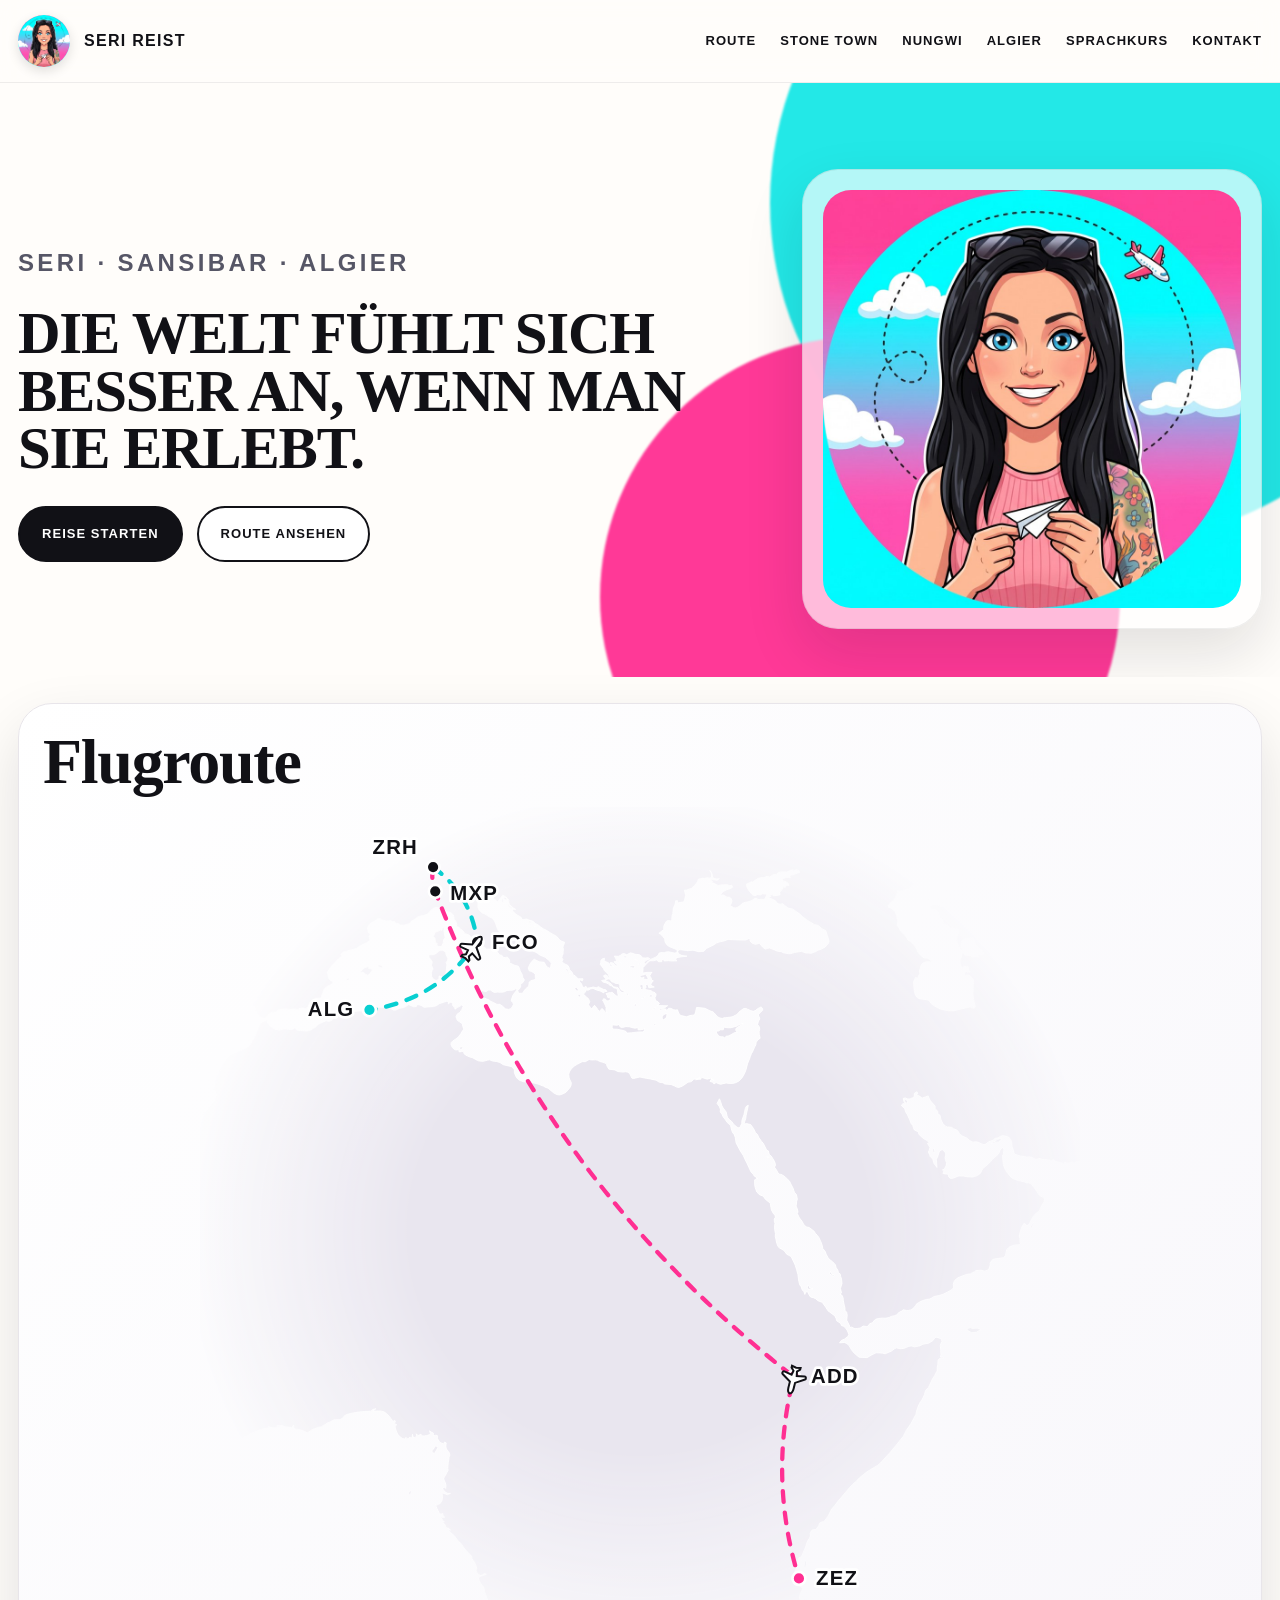
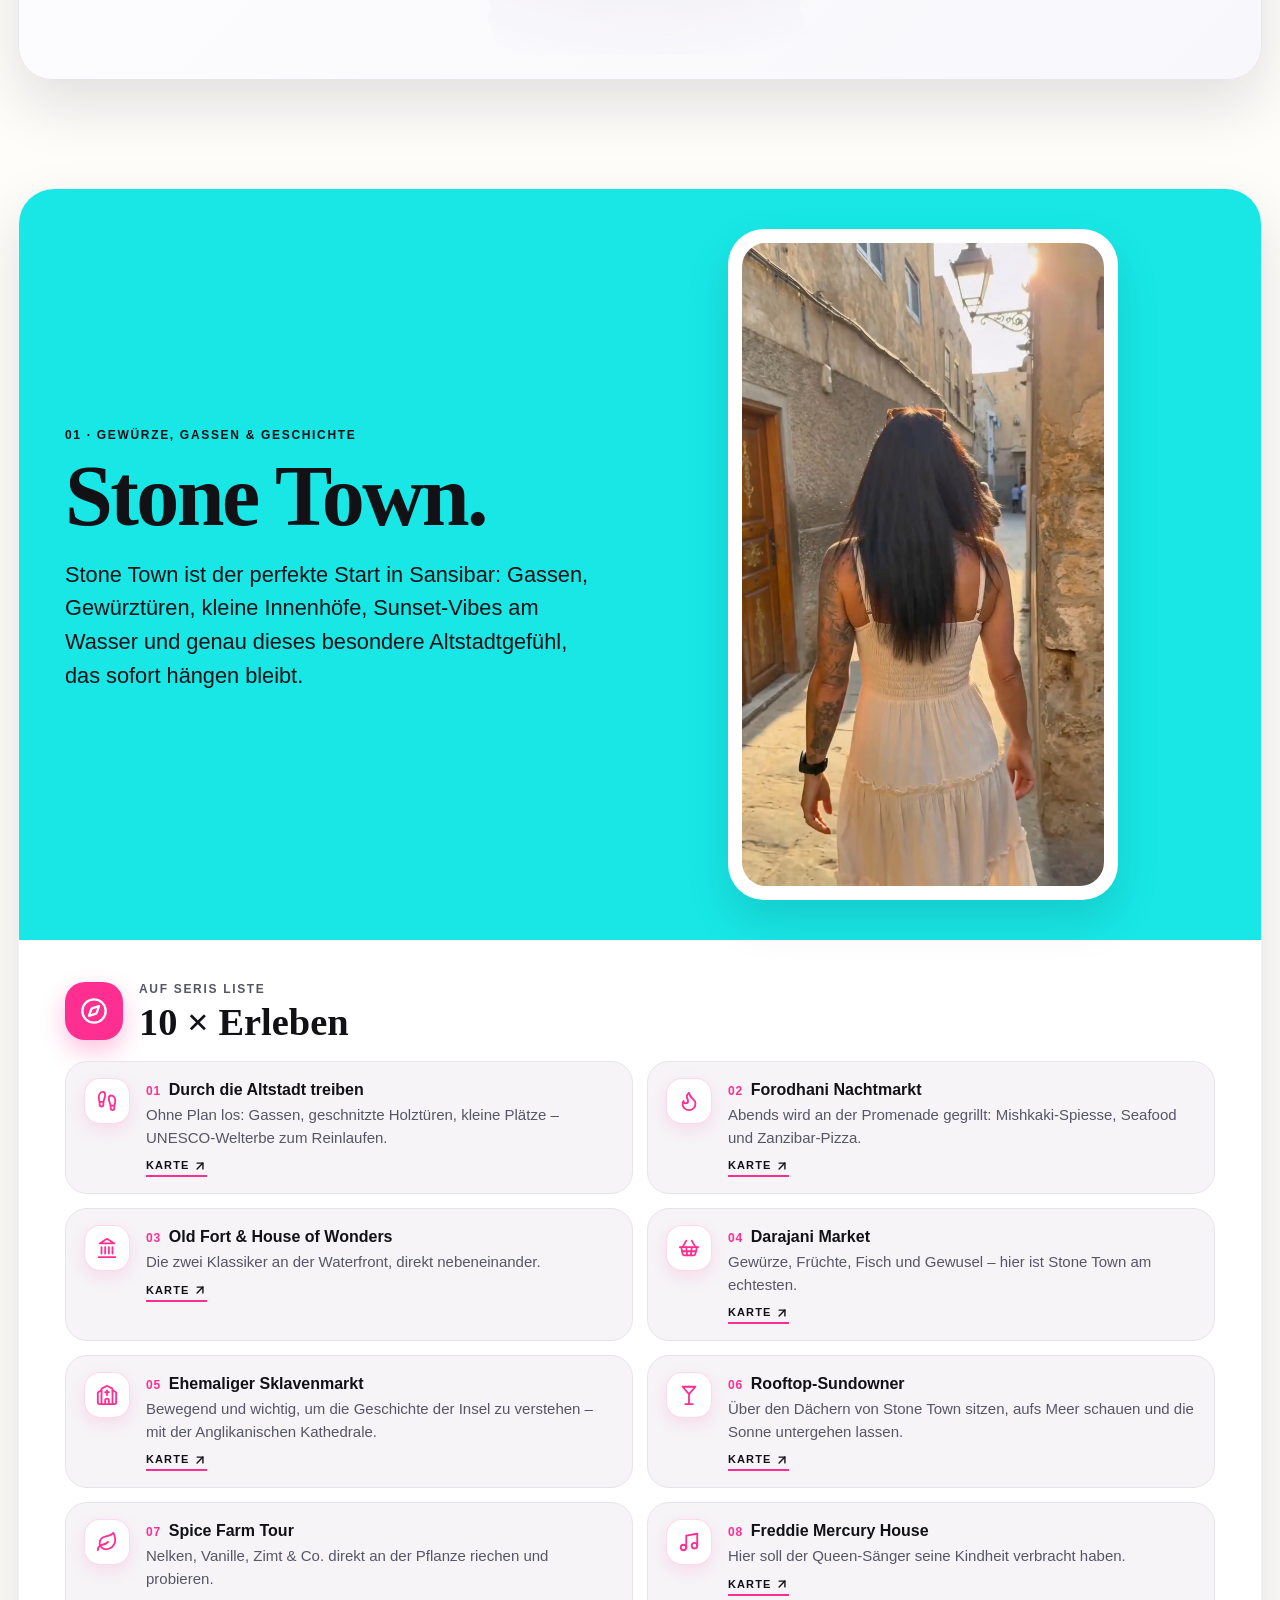
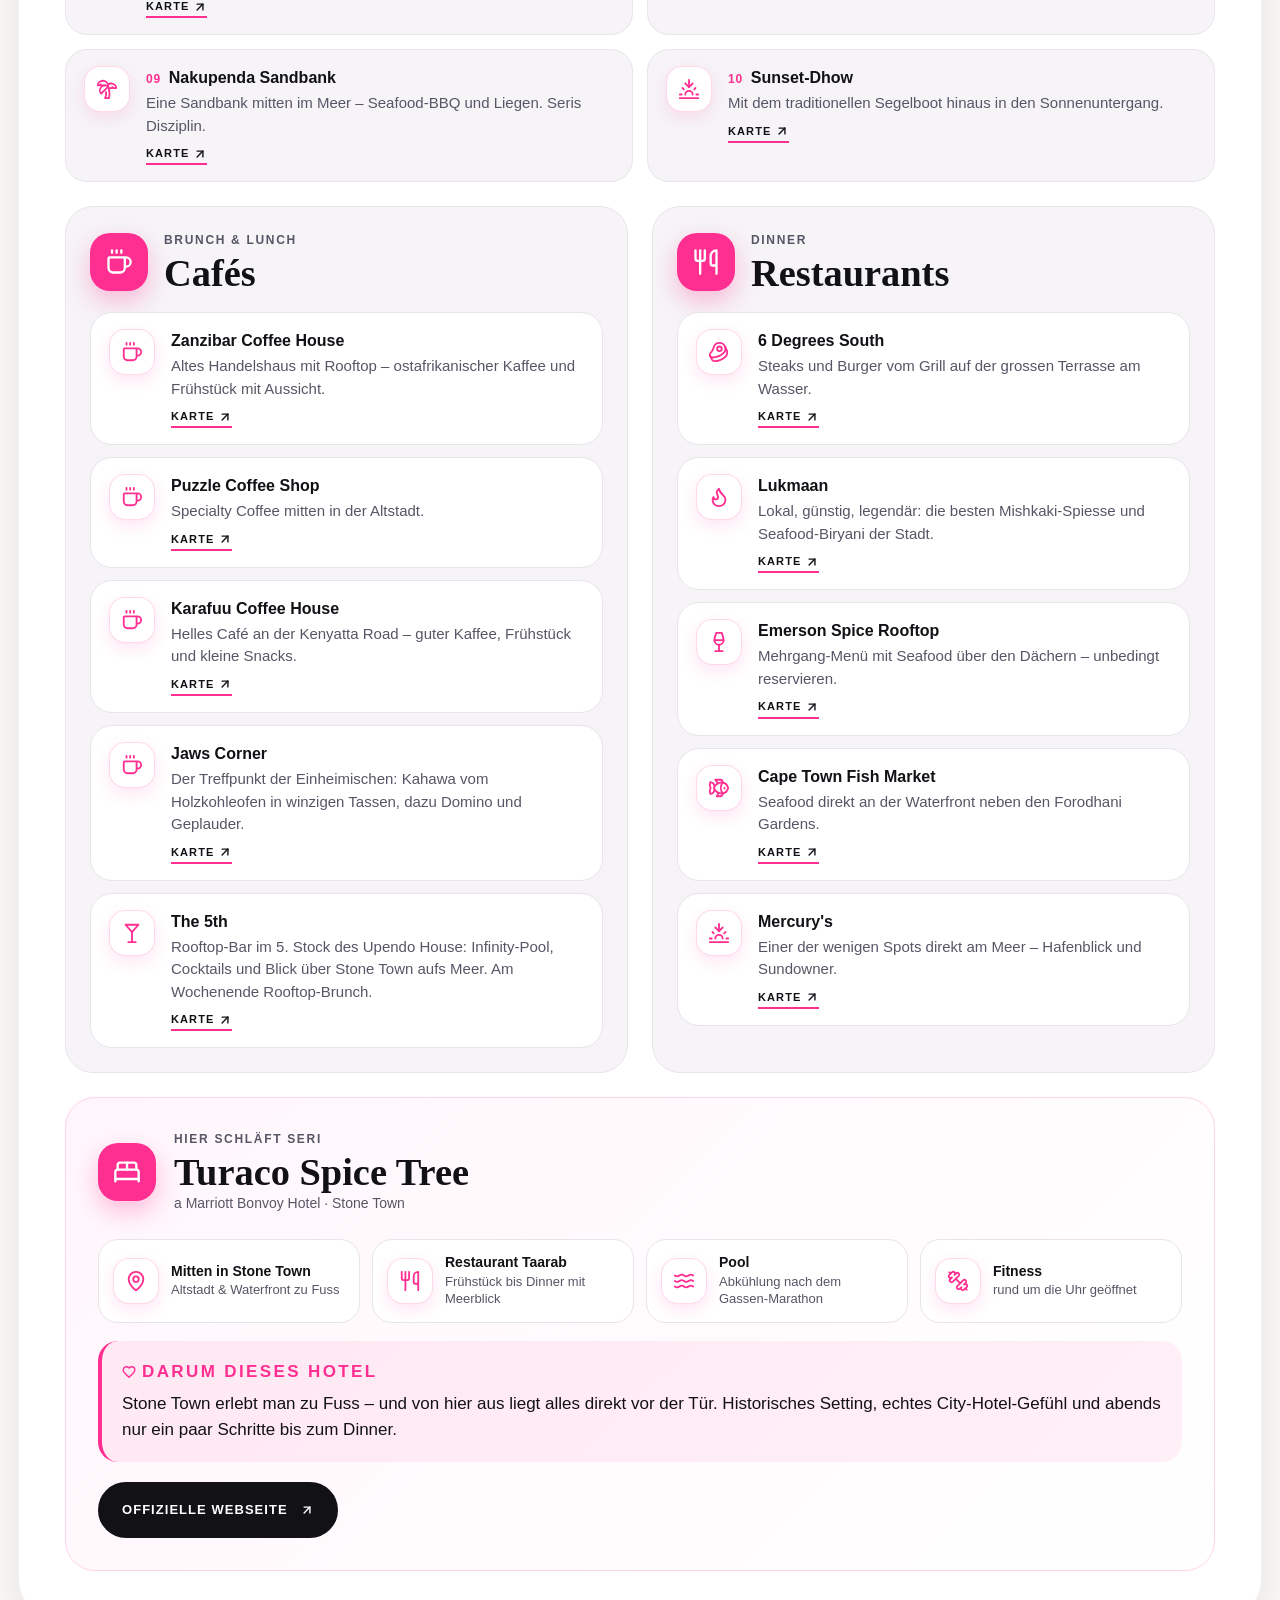
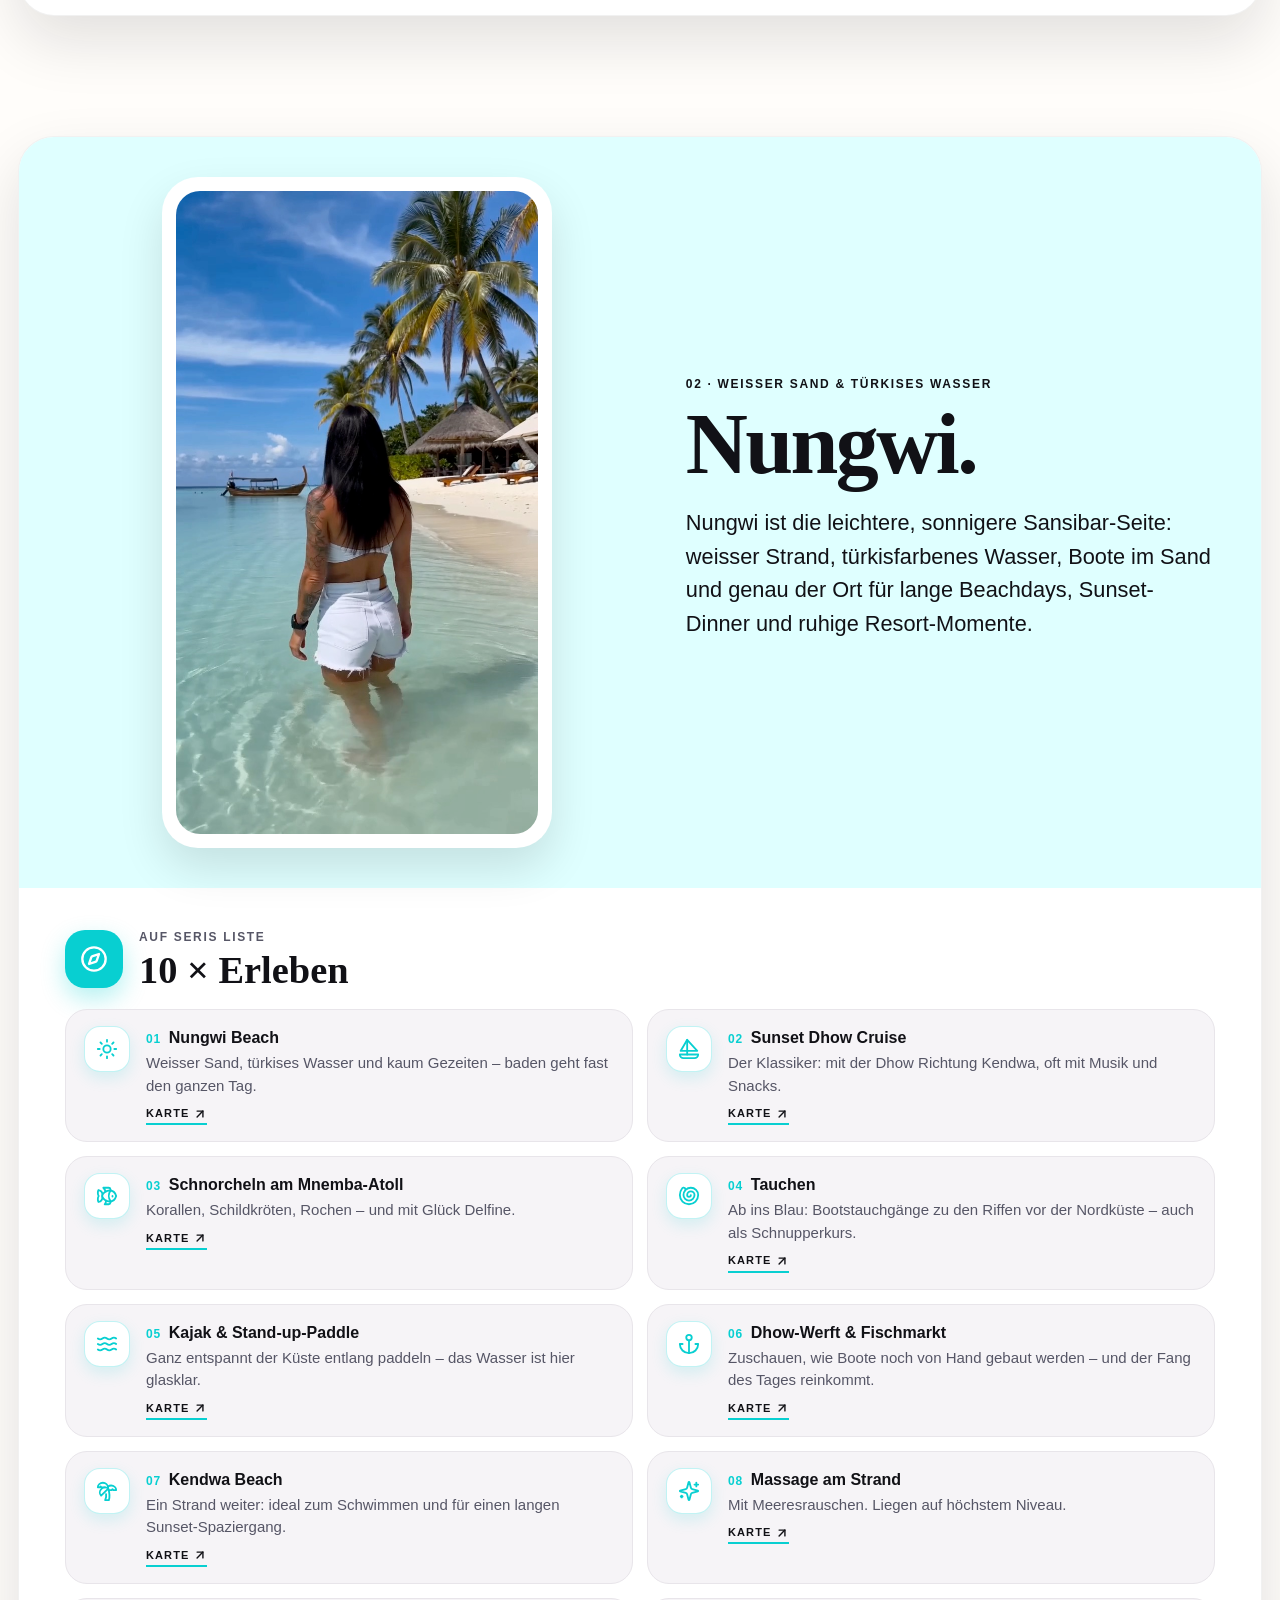
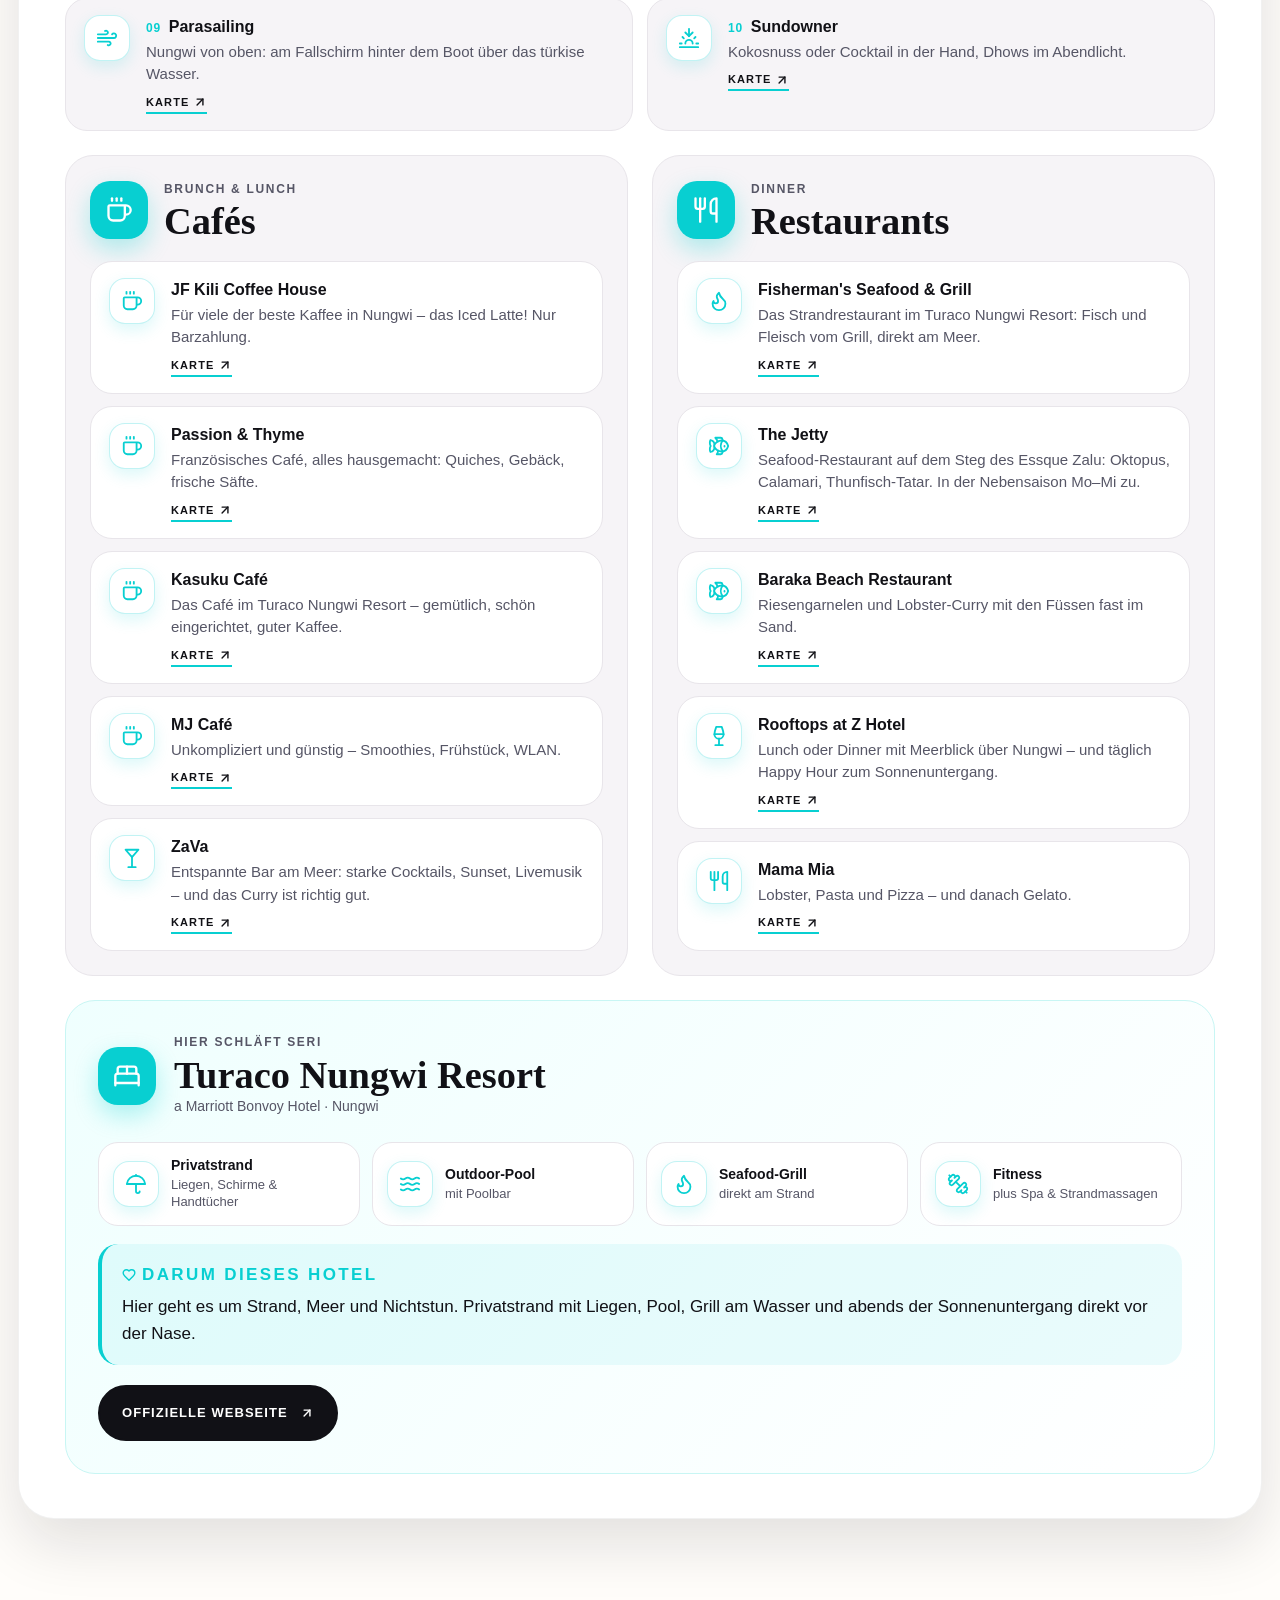
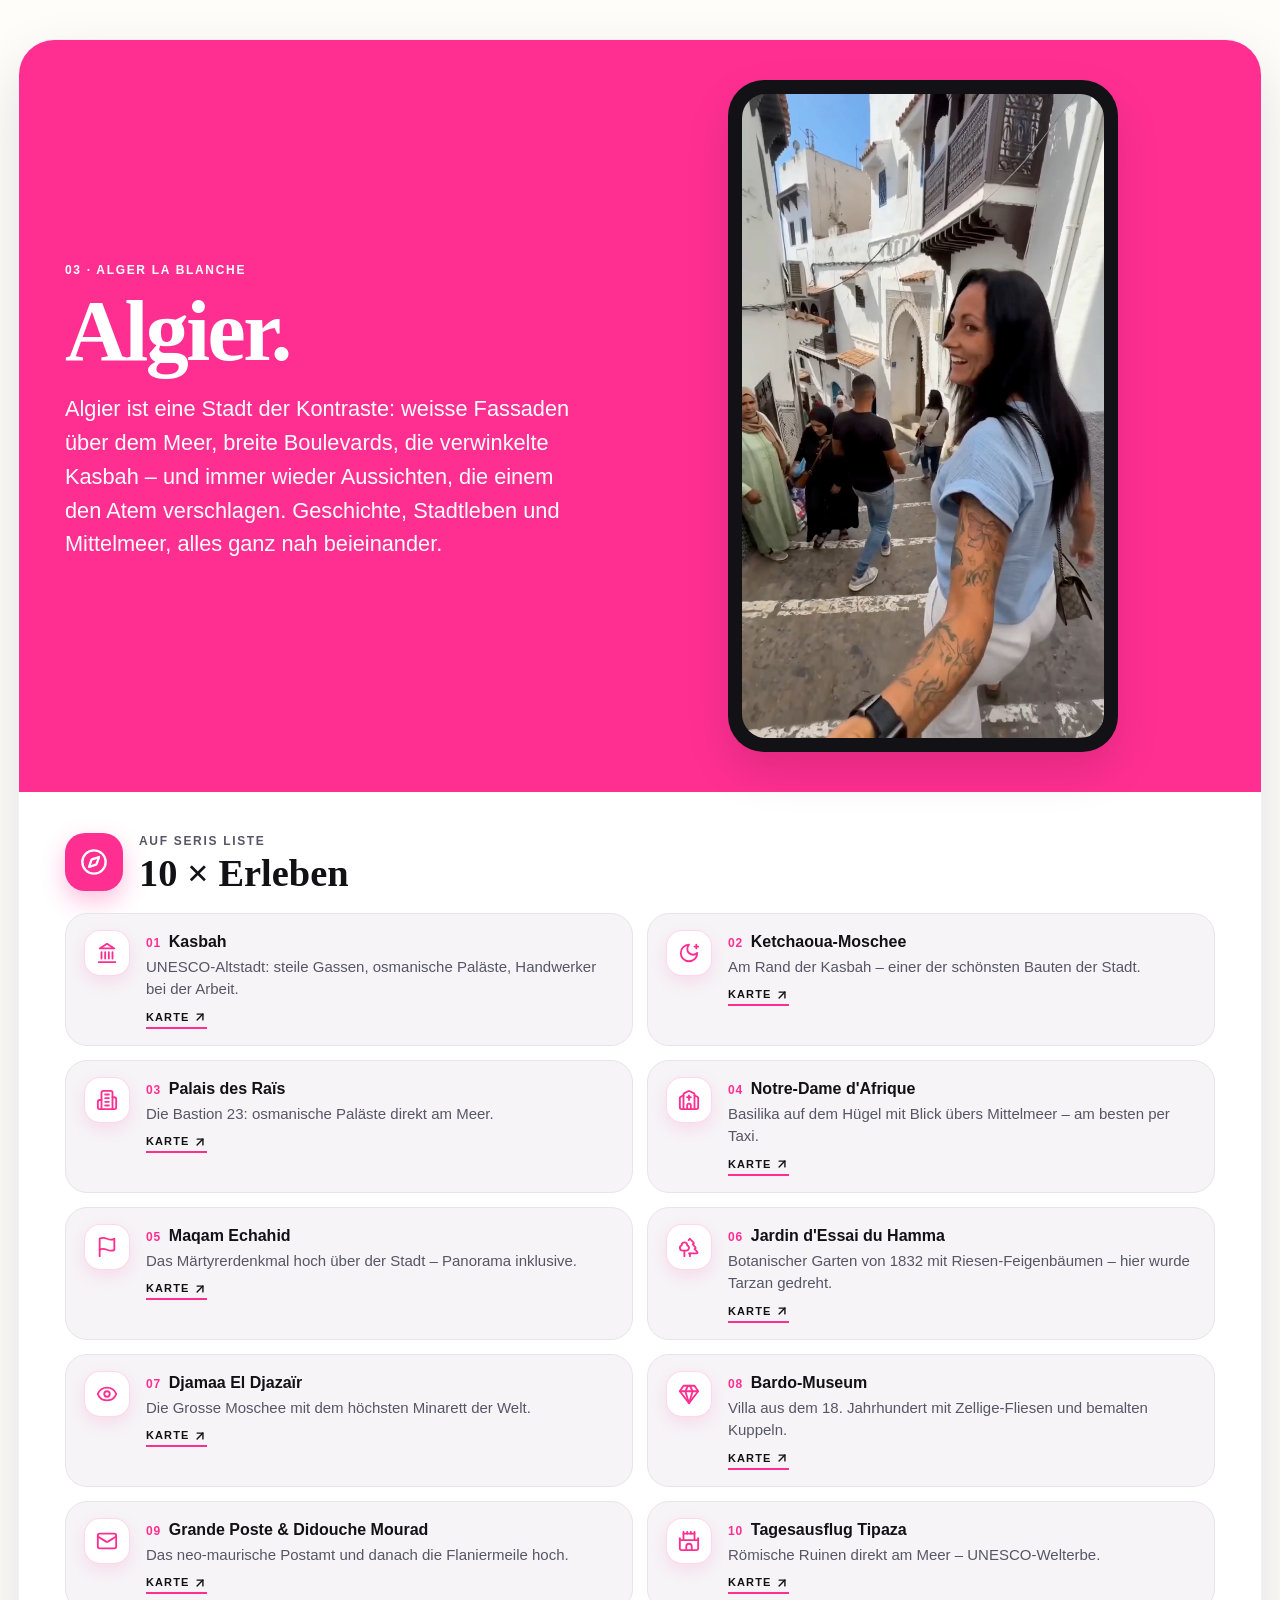
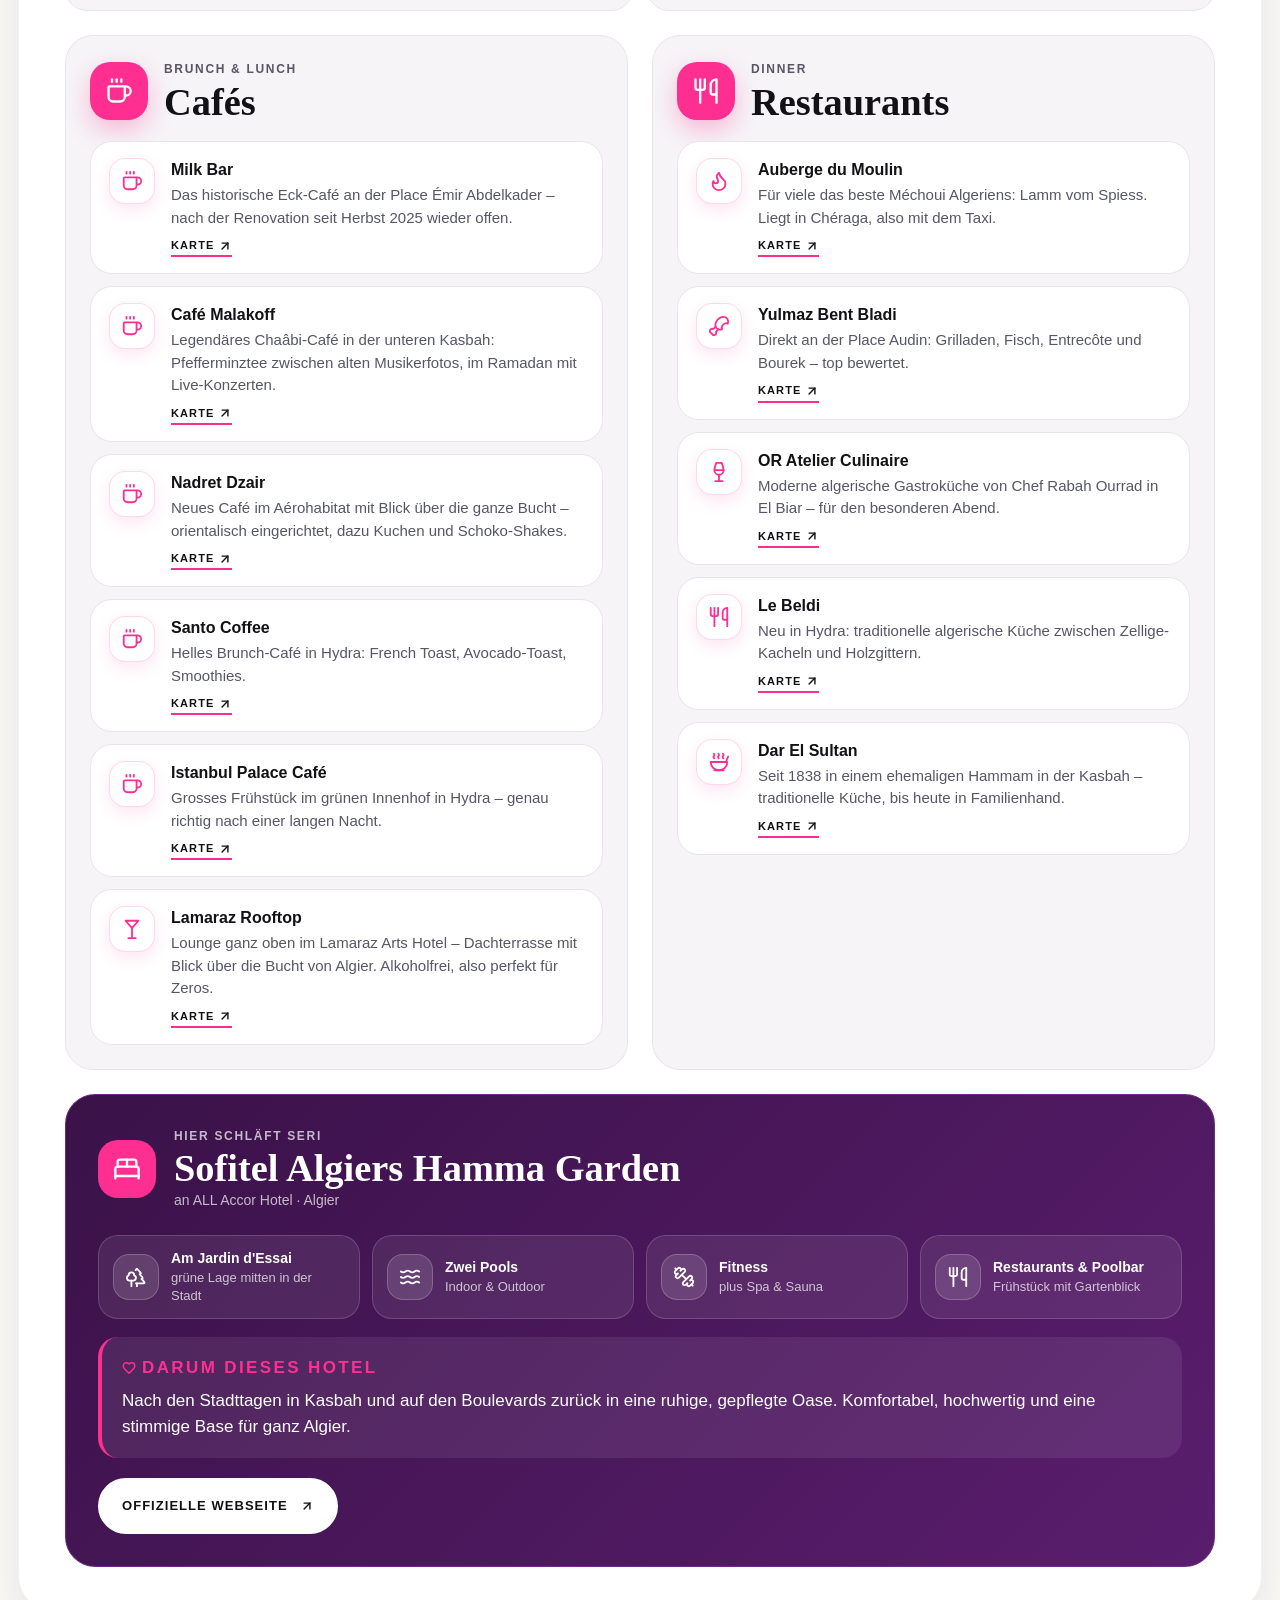
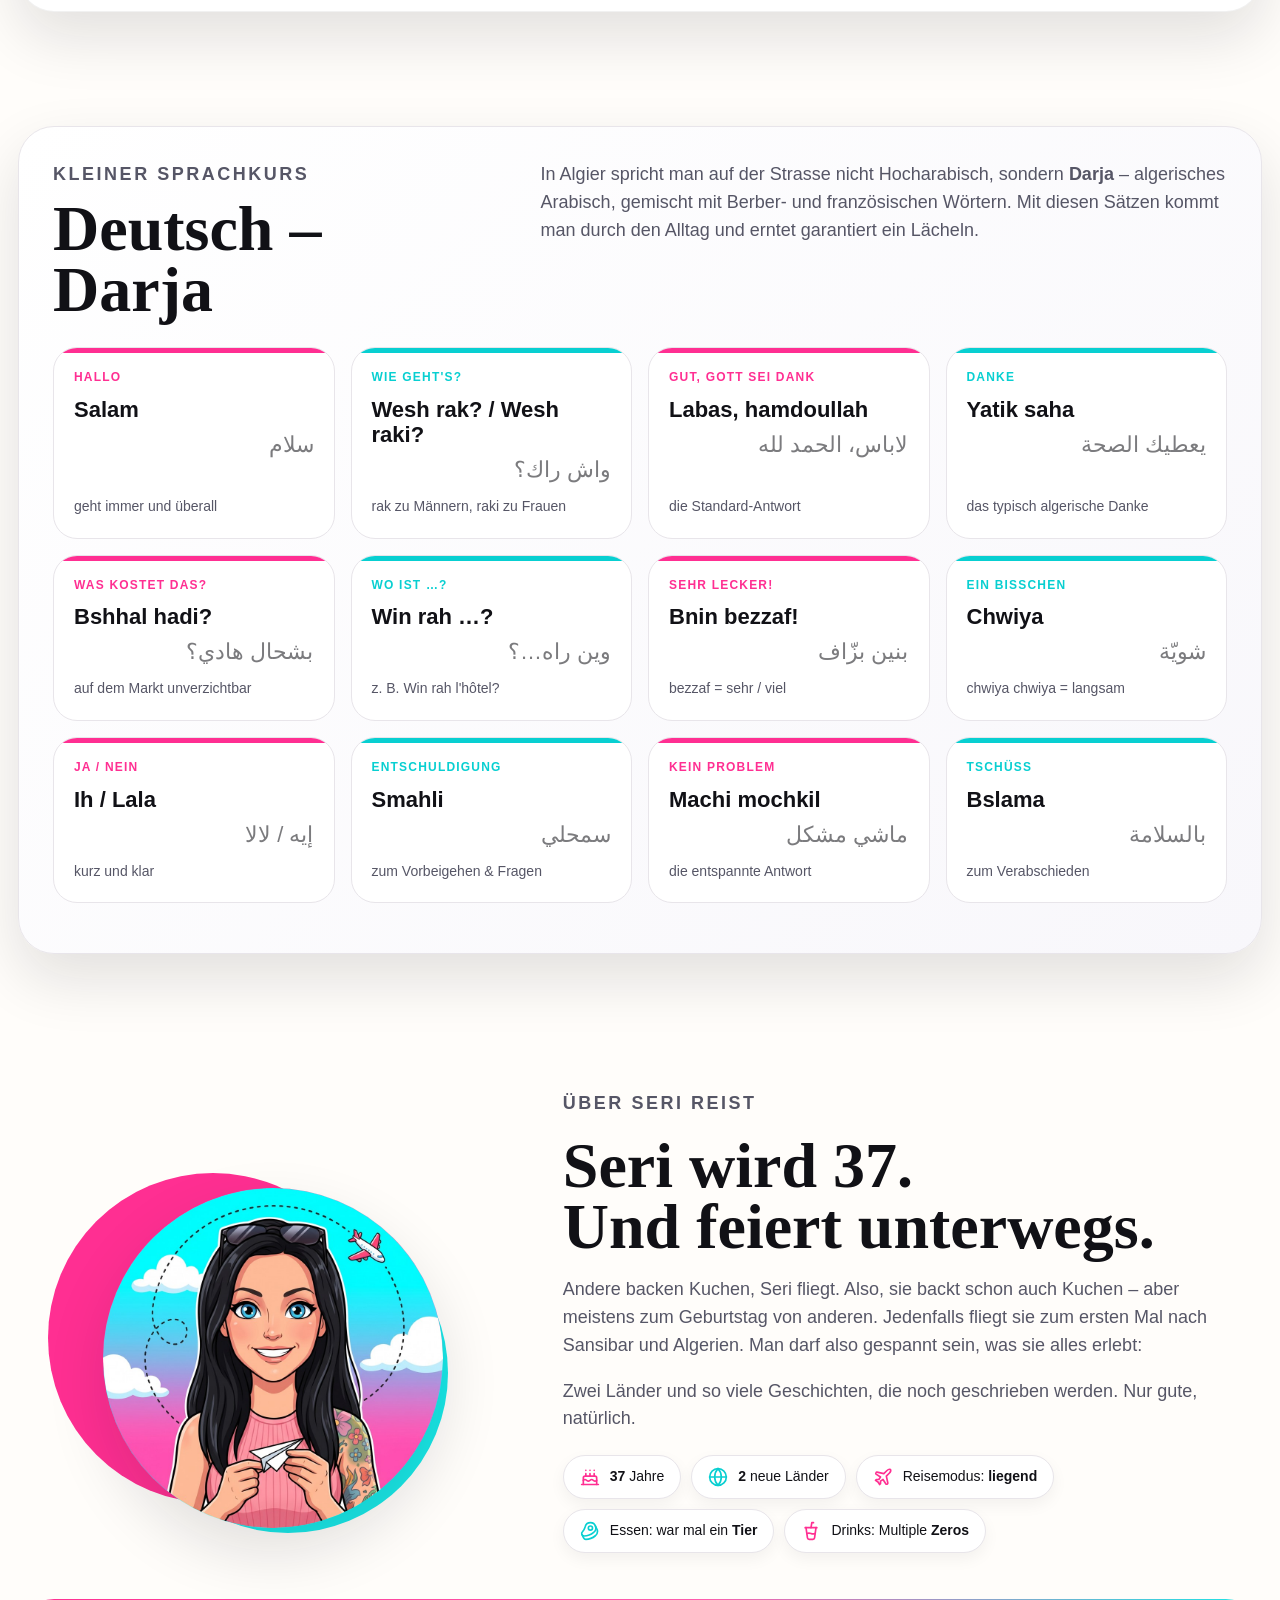
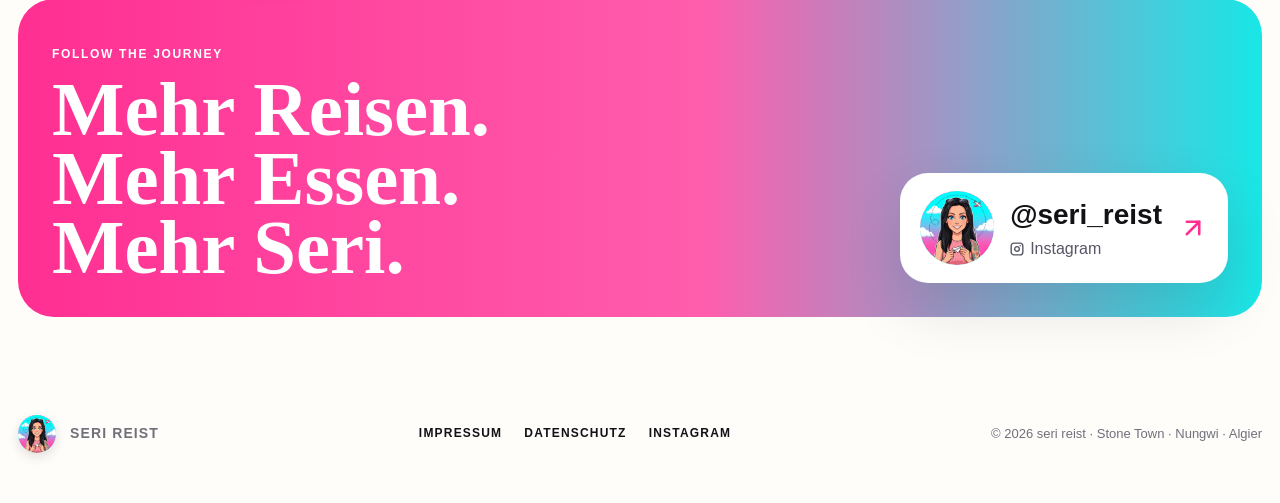
==== index.html @ e4157d64 "Alle Lokale geprüft: unsichere/geschlossene ersetzt, Algier mit neuen Adressen aus mpcoins.dz Co-Aut" ====
<!doctype html>
<html lang="de">
<head>
  <meta charset="utf-8" />
  <meta name="viewport" content="width=device-width,initial-scale=1" />
  <title>seri reist – Sansibar & Algerien</title>
  <meta name="description" content="Ein Geburtstag, zwei Länder, 37 Jahre: Sansibar, Algerien und Seri. Reels, Lieblingsorte, Cafés, Dinner und Hotels." />
  <link rel="icon" href="assets/icon.jpg" />
  <link rel="stylesheet" href="styles.css" />
</head>
<body>
  <svg width="0" height="0" style="position:absolute" aria-hidden="true"><symbol id="i-anchor" viewBox="0 0 24 24"><path d="M12 22V8" />
  <path d="M5 12H2a10 10 0 0 0 20 0h-3" />
  <circle cx="12" cy="5" r="3" /></symbol><symbol id="i-arrow-up-right" viewBox="0 0 24 24"><path d="M7 7h10v10" />
  <path d="M7 17 17 7" /></symbol><symbol id="i-bed-double" viewBox="0 0 24 24"><path d="M2 20v-8a2 2 0 0 1 2-2h16a2 2 0 0 1 2 2v8" />
  <path d="M4 10V6a2 2 0 0 1 2-2h12a2 2 0 0 1 2 2v4" />
  <path d="M12 4v6" />
  <path d="M2 18h20" /></symbol><symbol id="i-beef" viewBox="0 0 24 24"><circle cx="12.5" cy="8.5" r="2.5" />
  <path d="M12.5 2a6.5 6.5 0 0 0-6.22 4.6c-1.1 3.13-.78 3.9-3.18 6.08A3 3 0 0 0 5 18c4 0 8.4-1.8 11.4-4.3A6.5 6.5 0 0 0 12.5 2Z" />
  <path d="m18.5 6 2.19 4.5a6.48 6.48 0 0 1 .31 2 6.49 6.49 0 0 1-2.6 5.2C15.4 20.2 11 22 7 22a3 3 0 0 1-2.68-1.66L2.4 16.5" /></symbol><symbol id="i-building-2" viewBox="0 0 24 24"><path d="M6 22V4a2 2 0 0 1 2-2h8a2 2 0 0 1 2 2v18Z" />
  <path d="M6 12H4a2 2 0 0 0-2 2v6a2 2 0 0 0 2 2h2" />
  <path d="M18 9h2a2 2 0 0 1 2 2v9a2 2 0 0 1-2 2h-2" />
  <path d="M10 6h4" />
  <path d="M10 10h4" />
  <path d="M10 14h4" />
  <path d="M10 18h4" /></symbol><symbol id="i-cake" viewBox="0 0 24 24"><path d="M20 21v-8a2 2 0 0 0-2-2H6a2 2 0 0 0-2 2v8" />
  <path d="M4 16s.5-1 2-1 2.5 2 4 2 2.5-2 4-2 2.5 2 4 2 2-1 2-1" />
  <path d="M2 21h20" />
  <path d="M7 8v3" />
  <path d="M12 8v3" />
  <path d="M17 8v3" />
  <path d="M7 4h.01" />
  <path d="M12 4h.01" />
  <path d="M17 4h.01" /></symbol><symbol id="i-castle" viewBox="0 0 24 24"><path d="M22 20v-9H2v9a2 2 0 0 0 2 2h16a2 2 0 0 0 2-2Z" />
  <path d="M18 11V4H6v7" />
  <path d="M15 22v-4a3 3 0 0 0-3-3a3 3 0 0 0-3 3v4" />
  <path d="M22 11V9" />
  <path d="M2 11V9" />
  <path d="M6 4V2" />
  <path d="M18 4V2" />
  <path d="M10 4V2" />
  <path d="M14 4V2" /></symbol><symbol id="i-church" viewBox="0 0 24 24"><path d="M10 9h4" />
  <path d="M12 7v5" />
  <path d="M14 22v-4a2 2 0 0 0-4 0v4" />
  <path d="M18 22V5.618a1 1 0 0 0-.553-.894l-4.553-2.277a2 2 0 0 0-1.788 0L6.553 4.724A1 1 0 0 0 6 5.618V22" />
  <path d="m18 7 3.447 1.724a1 1 0 0 1 .553.894V20a2 2 0 0 1-2 2H4a2 2 0 0 1-2-2V9.618a1 1 0 0 1 .553-.894L6 7" /></symbol><symbol id="i-coffee" viewBox="0 0 24 24"><path d="M10 2v2" />
  <path d="M14 2v2" />
  <path d="M16 8a1 1 0 0 1 1 1v8a4 4 0 0 1-4 4H7a4 4 0 0 1-4-4V9a1 1 0 0 1 1-1h14a4 4 0 1 1 0 8h-1" />
  <path d="M6 2v2" /></symbol><symbol id="i-compass" viewBox="0 0 24 24"><path d="m16.24 7.76-1.804 5.411a2 2 0 0 1-1.265 1.265L7.76 16.24l1.804-5.411a2 2 0 0 1 1.265-1.265z" />
  <circle cx="12" cy="12" r="10" /></symbol><symbol id="i-cup-soda" viewBox="0 0 24 24"><path d="m6 8 1.75 12.28a2 2 0 0 0 2 1.72h4.54a2 2 0 0 0 2-1.72L18 8" />
  <path d="M5 8h14" />
  <path d="M7 15a6.47 6.47 0 0 1 5 0 6.47 6.47 0 0 0 5 0" />
  <path d="m12 8 1-6h2" /></symbol><symbol id="i-drumstick" viewBox="0 0 24 24"><path d="M15.4 15.63a7.875 6 135 1 1 6.23-6.23 4.5 3.43 135 0 0-6.23 6.23" />
  <path d="m8.29 12.71-2.6 2.6a2.5 2.5 0 1 0-1.65 4.65A2.5 2.5 0 1 0 8.7 18.3l2.59-2.59" /></symbol><symbol id="i-dumbbell" viewBox="0 0 24 24"><path d="M14.4 14.4 9.6 9.6" />
  <path d="M18.657 21.485a2 2 0 1 1-2.829-2.828l-1.767 1.768a2 2 0 1 1-2.829-2.829l6.364-6.364a2 2 0 1 1 2.829 2.829l-1.768 1.767a2 2 0 1 1 2.828 2.829z" />
  <path d="m21.5 21.5-1.4-1.4" />
  <path d="M3.9 3.9 2.5 2.5" />
  <path d="M6.404 12.768a2 2 0 1 1-2.829-2.829l1.768-1.767a2 2 0 1 1-2.828-2.829l2.828-2.828a2 2 0 1 1 2.829 2.828l1.767-1.768a2 2 0 1 1 2.829 2.829z" /></symbol><symbol id="i-eye" viewBox="0 0 24 24"><path d="M2.062 12.348a1 1 0 0 1 0-.696 10.75 10.75 0 0 1 19.876 0 1 1 0 0 1 0 .696 10.75 10.75 0 0 1-19.876 0" />
  <circle cx="12" cy="12" r="3" /></symbol><symbol id="i-fish" viewBox="0 0 24 24"><path d="M6.5 12c.94-3.46 4.94-6 8.5-6 3.56 0 6.06 2.54 7 6-.94 3.47-3.44 6-7 6s-7.56-2.53-8.5-6Z" />
  <path d="M18 12v.5" />
  <path d="M16 17.93a9.77 9.77 0 0 1 0-11.86" />
  <path d="M7 10.67C7 8 5.58 5.97 2.73 5.5c-1 1.5-1 5 .23 6.5-1.24 1.5-1.24 5-.23 6.5C5.58 18.03 7 16 7 13.33" />
  <path d="M10.46 7.26C10.2 5.88 9.17 4.24 8 3h5.8a2 2 0 0 1 1.98 1.67l.23 1.4" />
  <path d="m16.01 17.93-.23 1.4A2 2 0 0 1 13.8 21H9.5a5.96 5.96 0 0 0 1.49-3.98" /></symbol><symbol id="i-flag" viewBox="0 0 24 24"><path d="M4 15s1-1 4-1 5 2 8 2 4-1 4-1V3s-1 1-4 1-5-2-8-2-4 1-4 1z" />
  <line x1="4" x2="4" y1="22" y2="15" /></symbol><symbol id="i-flame" viewBox="0 0 24 24"><path d="M8.5 14.5A2.5 2.5 0 0 0 11 12c0-1.38-.5-2-1-3-1.072-2.143-.224-4.054 2-6 .5 2.5 2 4.9 4 6.5 2 1.6 3 3.5 3 5.5a7 7 0 1 1-14 0c0-1.153.433-2.294 1-3a2.5 2.5 0 0 0 2.5 2.5z" /></symbol><symbol id="i-footprints" viewBox="0 0 24 24"><path d="M4 16v-2.38C4 11.5 2.97 10.5 3 8c.03-2.72 1.49-6 4.5-6C9.37 2 10 3.8 10 5.5c0 3.11-2 5.66-2 8.68V16a2 2 0 1 1-4 0Z" />
  <path d="M20 20v-2.38c0-2.12 1.03-3.12 1-5.62-.03-2.72-1.49-6-4.5-6C14.63 6 14 7.8 14 9.5c0 3.11 2 5.66 2 8.68V20a2 2 0 1 0 4 0Z" />
  <path d="M16 17h4" />
  <path d="M4 13h4" /></symbol><symbol id="i-gem" viewBox="0 0 24 24"><path d="M6 3h12l4 6-10 13L2 9Z" />
  <path d="M11 3 8 9l4 13 4-13-3-6" />
  <path d="M2 9h20" /></symbol><symbol id="i-globe" viewBox="0 0 24 24"><circle cx="12" cy="12" r="10" />
  <path d="M12 2a14.5 14.5 0 0 0 0 20 14.5 14.5 0 0 0 0-20" />
  <path d="M2 12h20" /></symbol><symbol id="i-heart" viewBox="0 0 24 24"><path d="M19 14c1.49-1.46 3-3.21 3-5.5A5.5 5.5 0 0 0 16.5 3c-1.76 0-3 .5-4.5 2-1.5-1.5-2.74-2-4.5-2A5.5 5.5 0 0 0 2 8.5c0 2.3 1.5 4.05 3 5.5l7 7Z" /></symbol><symbol id="i-instagram" viewBox="0 0 24 24"><rect width="20" height="20" x="2" y="2" rx="5" ry="5" />
  <path d="M16 11.37A4 4 0 1 1 12.63 8 4 4 0 0 1 16 11.37z" />
  <line x1="17.5" x2="17.51" y1="6.5" y2="6.5" /></symbol><symbol id="i-landmark" viewBox="0 0 24 24"><line x1="3" x2="21" y1="22" y2="22" />
  <line x1="6" x2="6" y1="18" y2="11" />
  <line x1="10" x2="10" y1="18" y2="11" />
  <line x1="14" x2="14" y1="18" y2="11" />
  <line x1="18" x2="18" y1="18" y2="11" />
  <polygon points="12 2 20 7 4 7" /></symbol><symbol id="i-leaf" viewBox="0 0 24 24"><path d="M11 20A7 7 0 0 1 9.8 6.1C15.5 5 17 4.48 19 2c1 2 2 4.18 2 8 0 5.5-4.78 10-10 10Z" />
  <path d="M2 21c0-3 1.85-5.36 5.08-6C9.5 14.52 12 13 13 12" /></symbol><symbol id="i-mail" viewBox="0 0 24 24"><rect width="20" height="16" x="2" y="4" rx="2" />
  <path d="m22 7-8.97 5.7a1.94 1.94 0 0 1-2.06 0L2 7" /></symbol><symbol id="i-map-pin" viewBox="0 0 24 24"><path d="M20 10c0 4.993-5.539 10.193-7.399 11.799a1 1 0 0 1-1.202 0C9.539 20.193 4 14.993 4 10a8 8 0 0 1 16 0" />
  <circle cx="12" cy="10" r="3" /></symbol><symbol id="i-martini" viewBox="0 0 24 24"><path d="M8 22h8" />
  <path d="M12 11v11" />
  <path d="m19 3-7 8-7-8Z" /></symbol><symbol id="i-moon-star" viewBox="0 0 24 24"><path d="M12 3a6 6 0 0 0 9 9 9 9 0 1 1-9-9" />
  <path d="M20 3v4" />
  <path d="M22 5h-4" /></symbol><symbol id="i-music" viewBox="0 0 24 24"><path d="M9 18V5l12-2v13" />
  <circle cx="6" cy="18" r="3" />
  <circle cx="18" cy="16" r="3" /></symbol><symbol id="i-plane" viewBox="0 0 24 24"><path d="M17.8 19.2 16 11l3.5-3.5C21 6 21.5 4 21 3c-1-.5-3 0-4.5 1.5L13 8 4.8 6.2c-.5-.1-.9.1-1.1.5l-.3.5c-.2.5-.1 1 .3 1.3L9 12l-2 3H4l-1 1 3 2 2 3 1-1v-3l3-2 3.5 5.3c.3.4.8.5 1.3.3l.5-.2c.4-.3.6-.7.5-1.2z" /></symbol><symbol id="i-sailboat" viewBox="0 0 24 24"><path d="M22 18H2a4 4 0 0 0 4 4h12a4 4 0 0 0 4-4Z" />
  <path d="M21 14 10 2 3 14h18Z" />
  <path d="M10 2v16" /></symbol><symbol id="i-shell" viewBox="0 0 24 24"><path d="M14 11a2 2 0 1 1-4 0 4 4 0 0 1 8 0 6 6 0 0 1-12 0 8 8 0 0 1 16 0 10 10 0 1 1-20 0 11.93 11.93 0 0 1 2.42-7.22 2 2 0 1 1 3.16 2.44" /></symbol><symbol id="i-shopping-basket" viewBox="0 0 24 24"><path d="m15 11-1 9" />
  <path d="m19 11-4-7" />
  <path d="M2 11h20" />
  <path d="m3.5 11 1.6 7.4a2 2 0 0 0 2 1.6h9.8a2 2 0 0 0 2-1.6l1.7-7.4" />
  <path d="M4.5 15.5h15" />
  <path d="m5 11 4-7" />
  <path d="m9 11 1 9" /></symbol><symbol id="i-soup" viewBox="0 0 24 24"><path d="M12 21a9 9 0 0 0 9-9H3a9 9 0 0 0 9 9Z" />
  <path d="M7 21h10" />
  <path d="M19.5 12 22 6" />
  <path d="M16.25 3c.27.1.8.53.75 1.36-.06.83-.93 1.2-1 2.02-.05.78.34 1.24.73 1.62" />
  <path d="M11.25 3c.27.1.8.53.74 1.36-.05.83-.93 1.2-.98 2.02-.06.78.33 1.24.72 1.62" />
  <path d="M6.25 3c.27.1.8.53.75 1.36-.06.83-.93 1.2-1 2.02-.05.78.34 1.24.74 1.62" /></symbol><symbol id="i-sparkles" viewBox="0 0 24 24"><path d="M9.937 15.5A2 2 0 0 0 8.5 14.063l-6.135-1.582a.5.5 0 0 1 0-.962L8.5 9.936A2 2 0 0 0 9.937 8.5l1.582-6.135a.5.5 0 0 1 .963 0L14.063 8.5A2 2 0 0 0 15.5 9.937l6.135 1.581a.5.5 0 0 1 0 .964L15.5 14.063a2 2 0 0 0-1.437 1.437l-1.582 6.135a.5.5 0 0 1-.963 0z" />
  <path d="M20 3v4" />
  <path d="M22 5h-4" />
  <path d="M4 17v2" />
  <path d="M5 18H3" /></symbol><symbol id="i-sun" viewBox="0 0 24 24"><circle cx="12" cy="12" r="4" />
  <path d="M12 2v2" />
  <path d="M12 20v2" />
  <path d="m4.93 4.93 1.41 1.41" />
  <path d="m17.66 17.66 1.41 1.41" />
  <path d="M2 12h2" />
  <path d="M20 12h2" />
  <path d="m6.34 17.66-1.41 1.41" />
  <path d="m19.07 4.93-1.41 1.41" /></symbol><symbol id="i-sunset" viewBox="0 0 24 24"><path d="M12 10V2" />
  <path d="m4.93 10.93 1.41 1.41" />
  <path d="M2 18h2" />
  <path d="M20 18h2" />
  <path d="m19.07 10.93-1.41 1.41" />
  <path d="M22 22H2" />
  <path d="m16 6-4 4-4-4" />
  <path d="M16 18a4 4 0 0 0-8 0" /></symbol><symbol id="i-tree-palm" viewBox="0 0 24 24"><path d="M13 8c0-2.76-2.46-5-5.5-5S2 5.24 2 8h2l1-1 1 1h4" />
  <path d="M13 7.14A5.82 5.82 0 0 1 16.5 6c3.04 0 5.5 2.24 5.5 5h-3l-1-1-1 1h-3" />
  <path d="M5.89 9.71c-2.15 2.15-2.3 5.47-.35 7.43l4.24-4.25.7-.7.71-.71 2.12-2.12c-1.95-1.96-5.27-1.8-7.42.35" />
  <path d="M11 15.5c.5 2.5-.17 4.5-1 6.5h4c2-5.5-.5-12-1-14" /></symbol><symbol id="i-trees" viewBox="0 0 24 24"><path d="M10 10v.2A3 3 0 0 1 8.9 16H5a3 3 0 0 1-1-5.8V10a3 3 0 0 1 6 0Z" />
  <path d="M7 16v6" />
  <path d="M13 19v3" />
  <path d="M12 19h8.3a1 1 0 0 0 .7-1.7L18 14h.3a1 1 0 0 0 .7-1.7L16 9h.2a1 1 0 0 0 .8-1.7L13 3l-1.4 1.5" /></symbol><symbol id="i-umbrella" viewBox="0 0 24 24"><path d="M22 12a10.06 10.06 1 0 0-20 0Z" />
  <path d="M12 12v8a2 2 0 0 0 4 0" />
  <path d="M12 2v1" /></symbol><symbol id="i-utensils" viewBox="0 0 24 24"><path d="M3 2v7c0 1.1.9 2 2 2h4a2 2 0 0 0 2-2V2" />
  <path d="M7 2v20" />
  <path d="M21 15V2a5 5 0 0 0-5 5v6c0 1.1.9 2 2 2h3Zm0 0v7" /></symbol><symbol id="i-waves" viewBox="0 0 24 24"><path d="M2 6c.6.5 1.2 1 2.5 1C7 7 7 5 9.5 5c2.6 0 2.4 2 5 2 2.5 0 2.5-2 5-2 1.3 0 1.9.5 2.5 1" />
  <path d="M2 12c.6.5 1.2 1 2.5 1 2.5 0 2.5-2 5-2 2.6 0 2.4 2 5 2 2.5 0 2.5-2 5-2 1.3 0 1.9.5 2.5 1" />
  <path d="M2 18c.6.5 1.2 1 2.5 1 2.5 0 2.5-2 5-2 2.6 0 2.4 2 5 2 2.5 0 2.5-2 5-2 1.3 0 1.9.5 2.5 1" /></symbol><symbol id="i-wind" viewBox="0 0 24 24"><path d="M12.8 19.6A2 2 0 1 0 14 16H2" />
  <path d="M17.5 8a2.5 2.5 0 1 1 2 4H2" />
  <path d="M9.8 4.4A2 2 0 1 1 11 8H2" /></symbol><symbol id="i-wine" viewBox="0 0 24 24"><path d="M8 22h8" />
  <path d="M7 10h10" />
  <path d="M12 15v7" />
  <path d="M12 15a5 5 0 0 0 5-5c0-2-.5-4-2-8H9c-1.5 4-2 6-2 8a5 5 0 0 0 5 5Z" /></symbol></svg>
  <header class="topbar">
    <div class="wrap topbar-inner">
      <a class="brand" href="#top">
        <img src="assets/icon.jpg" alt="seri reist Icon" />
        <span>SERI REIST</span>
      </a>
      <button class="menu-btn" aria-label="Menü öffnen" aria-expanded="false">☰</button>
      <nav class="nav">
        <a href="#route">Route</a>
        <a href="#stone-town">Stone Town</a>
        <a href="#nungwi">Nungwi</a>
        <a href="#algier">Algier</a>
        <a href="#sprachkurs">Sprachkurs</a>
        <a href="#kontakt">Kontakt</a>
      </nav>
    </div>
  </header>

  <main id="top">
    <section class="hero">
      <div class="wrap hero-grid">
        <div class="hero-copy">
          <p class="kicker">SERI · SANSIBAR · ALGIER</p>
          <h1 class="serif">Die Welt fühlt sich besser an, wenn man sie erlebt.</h1>
          <div class="hero-actions">
            <a class="btn primary" href="#stone-town">Reise starten</a>
            <a class="btn secondary" href="#route">Route ansehen</a>
          </div>
        </div>
        <div class="hero-card">
          <img src="assets/icon.jpg" alt="Illustration von Seri" />
        </div>
      </div>
    </section>

    <section class="route" id="route">
      <div class="wrap">
        <div class="route-box">
          <h2 class="serif route-title">Flugroute</h2>
          <div class="route-map">
            <svg viewBox="100 0 820 790" role="img" aria-label="Weltkarte mit der Flugroute: Zürich – Mailand – Addis Abeba – Sansibar und Zürich – Rom – Algier">
  <defs>
    <radialGradient id="fade" cx="50%" cy="50%" r="52%">
      <stop offset="50%" stop-color="#fff"/><stop offset="100%" stop-color="#000"/>
    </radialGradient>
    <mask id="land-mask"><rect x="100" y="0" width="820" height="790" fill="url(#fade)"/></mask>
  </defs>
  <path class="land" mask="url(#land-mask)" d="M487.2,203.3L489.0,203.3L490.7,202.5L490.9,204.2L492.4,205.4L494.8,205.2L496.9,204.6L500.0,204.8L503.3,205.7L505.3,206.1L508.1,205.6L508.2,207.6L509.9,207.7L513.0,207.2L514.3,206.1L514.2,207.9L513.0,209.6L509.2,209.6L506.8,209.8L502.3,210.4L497.8,210.7L497.0,209.2L495.4,208.5L488.8,207.1L485.6,207.0L484.0,206.2L484.1,203.3L485.7,203.1ZM482.4,161.0L483.6,162.8L485.4,163.4L487.5,164.4L490.0,164.5L491.1,166.2L491.3,168.7L492.9,170.8L495.2,171.0L494.8,173.1L492.9,172.6L491.2,171.4L490.5,169.8L489.4,168.2L487.6,167.9L485.0,167.4L483.9,165.7L481.8,163.8L479.4,162.4L477.0,162.5L479.4,160.5L481.2,160.1ZM605.2,202.5L599.4,206.3L599.2,208.1L600.6,210.0L598.0,210.3L594.6,212.3L592.2,213.4L590.2,213.6L589.0,215.2L587.4,214.1L585.5,214.2L583.4,213.5L581.3,210.5L581.1,208.8L583.0,208.8L585.0,207.6L587.6,207.6L588.2,205.1L590.2,205.5L592.3,205.7L594.0,205.7L595.6,205.5L600.7,204.0L602.1,203.1L604.6,202.1L606.2,201.7ZM434.2,-72.0L432.7,-70.9L431.0,-67.7L432.3,-66.6L430.5,-65.7L428.2,-64.2L426.5,-62.8L425.0,-60.9L425.4,-62.8L424.0,-64.4L423.6,-67.3L424.5,-69.3L426.7,-71.1L428.2,-72.0L430.2,-72.4L432.2,-73.0L434.2,-72.0ZM361.9,-46.7L361.6,-45.1L359.1,-44.3L358.0,-42.8L359.8,-41.8L359.1,-40.0L356.6,-39.4L356.4,-36.7L356.1,-34.8L354.0,-34.2L352.7,-36.0L352.2,-38.2L349.7,-39.6L347.9,-39.5L346.3,-41.1L346.6,-42.8L345.8,-44.5L344.2,-45.9L346.9,-46.1L349.6,-47.9L351.4,-48.9L352.0,-47.3L353.2,-45.7L354.3,-47.0L354.6,-48.6L356.0,-50.0L358.0,-50.8L360.3,-50.7L362.0,-50.2L361.4,-48.4L361.9,-46.7ZM340.5,-44.6L341.5,-42.6L342.4,-41.0L342.0,-38.7L340.3,-37.7L338.2,-37.6L336.2,-38.1L333.2,-39.1L331.8,-41.4L331.8,-43.4L336.5,-44.6L338.0,-43.9L340.2,-44.6ZM257.2,150.7L259.4,150.8L260.7,151.9L259.4,153.6L258.3,155.7L256.4,156.8L254.4,156.0L252.7,154.2L250.8,153.9L248.8,153.8L253.2,149.9L257.3,148.5L257.3,150.2ZM772.6,795.5L773.8,798.0L775.6,801.0L777.1,803.4L777.4,805.8L778.6,809.6L779.7,815.3L780.0,821.2L780.4,823.9L781.2,826.4L782.7,829.0L783.1,831.9L782.3,834.9L781.0,837.8L779.8,839.0L778.0,837.1L777.0,834.2L776.2,832.6L774.0,833.6L774.1,835.8L774.6,838.6L774.6,840.5L775.9,842.7L776.0,845.5L774.8,848.2L774.9,850.0L773.3,851.0L771.6,854.8L772.2,860.1L772.0,863.0L770.7,868.4L770.0,870.9L768.9,874.0L767.3,878.0L765.8,883.1L764.4,888.3L763.4,891.5L762.3,894.5L760.8,900.0L759.4,905.5L757.5,911.6L754.8,918.4L754.0,922.8L753.4,925.8L752.6,928.8L751.2,933.7L750.6,936.7L749.2,939.8L748.2,942.2L747.5,945.2L746.4,948.0L744.8,950.4L741.4,952.5L737.6,952.8L735.1,953.5L732.4,954.8L729.9,956.4L727.8,957.6L724.5,957.7L720.1,954.7L716.4,954.0L714.0,952.1L712.0,950.9L711.0,948.9L710.1,946.2L707.6,942.7L707.3,939.6L707.4,938.0L707.2,935.1L708.0,932.5L707.1,929.7L706.3,926.9L704.4,924.5L703.6,922.1L702.9,918.3L703.0,914.2L703.7,911.7L704.6,909.8L705.6,905.6L707.8,904.4L709.5,902.2L710.1,899.6L711.8,897.0L713.8,893.6L715.0,890.7L715.6,887.9L715.9,884.9L716.1,881.8L715.4,880.3L713.8,877.5L713.8,874.8L713.1,871.8L712.3,870.4L711.6,867.8L711.2,863.4L711.0,860.4L710.9,856.7L715.8,848.2L715.8,844.6L716.0,842.5L721.2,841.7L722.7,840.7L724.1,839.3L726.0,840.0L727.6,839.3L729.2,838.8L730.0,837.2L732.0,837.0L735.1,836.3L736.8,838.3L737.0,836.6L737.6,834.6L740.8,831.9L743.1,830.0L744.8,832.4L745.9,830.9L745.5,829.0L746.6,827.7L748.0,825.0L749.3,823.5L749.7,825.6L749.2,827.1L751.0,825.5L751.9,824.0L753.0,822.7L755.2,823.1L753.4,821.5L753.0,819.4L755.0,815.7L754.4,813.1L754.9,810.6L756.5,810.1L758.4,811.3L760.0,809.1L762.4,807.7L764.4,805.8L765.7,801.7L765.5,799.0L764.3,795.9L765.9,795.6L767.0,794.0L769.0,791.1L770.3,792.4L772.0,794.4ZM812.3,162.9L811.3,159.9L812.3,162.9ZM779.8,88.2L777.7,87.2L778.4,85.6L778.9,87.9ZM329.2,137.3L331.0,141.3L330.6,143.2L329.4,144.8L330.0,147.0L329.8,149.1L329.1,156.1L328.5,158.4L326.5,158.4L324.5,157.9L322.8,157.5L322.5,160.0L320.9,161.6L319.1,161.4L317.2,160.1L315.8,157.9L315.6,154.6L316.2,152.5L317.1,151.0L316.6,149.4L315.6,147.7L316.4,144.5L315.4,142.7L314.4,141.2L313.2,140.1L313.4,137.4L315.2,137.7L317.5,137.6L320.2,136.4L322.2,134.4L324.0,133.5L326.1,133.4L327.8,134.5L329.0,135.6L329.2,137.3ZM327.6,113.5L327.3,115.3L328.4,121.5L327.0,123.8L326.6,126.8L325.0,130.1L322.2,129.9L320.5,128.9L321.0,127.1L319.1,126.4L319.3,124.4L318.9,122.3L317.4,120.8L318.1,119.2L319.0,116.7L322.2,115.5L323.8,114.4L325.4,114.9L325.9,111.8L327.5,112.8ZM395.3,170.1L394.5,171.5L391.5,175.5L391.0,177.1L390.4,178.6L390.0,180.6L391.4,182.2L392.1,184.0L391.0,186.0L390.0,187.8L387.6,188.6L384.6,188.1L381.8,185.5L379.4,183.9L376.7,183.9L373.2,182.1L370.7,180.9L369.1,179.6L367.1,178.9L365.2,178.1L363.3,178.1L361.4,176.9L360.4,175.1L361.6,172.2L363.4,171.1L365.0,172.0L367.2,171.8L368.4,170.5L370.6,170.6L372.1,171.6L374.2,172.8L377.1,172.5L381.0,172.6L383.4,172.3L386.0,171.0L388.7,170.8L390.8,170.8L392.7,170.2L394.4,169.2ZM187.7,-80.4L187.4,-78.8L184.3,-77.0L180.3,-74.7L177.9,-73.6L178.8,-72.1L176.9,-70.1L179.2,-69.1L181.9,-69.9L184.4,-70.5L188.0,-70.1L190.5,-70.3L197.3,-70.1L199.2,-70.4L201.5,-69.3L202.5,-67.8L200.7,-66.1L199.5,-64.3L197.1,-60.0L195.2,-58.4L193.4,-56.3L191.4,-55.3L188.4,-54.9L186.5,-54.1L190.2,-54.3L192.8,-53.3L191.5,-51.9L189.1,-51.8L186.9,-50.4L184.9,-49.7L181.2,-50.2L188.4,-48.8L190.7,-49.7L193.3,-49.7L198.4,-48.2L199.8,-47.0L201.9,-45.3L203.8,-44.1L205.3,-40.2L206.4,-37.4L207.9,-34.2L209.4,-32.8L213.8,-31.4L216.5,-29.6L218.1,-28.1L219.6,-27.0L221.3,-26.2L219.9,-25.0L221.0,-23.0L222.3,-21.5L223.5,-19.9L221.4,-20.3L219.2,-21.4L217.1,-21.2L214.9,-21.3L216.8,-20.9L219.0,-20.9L223.6,-18.1L225.2,-16.5L226.2,-14.3L224.5,-12.7L222.7,-11.2L225.3,-10.0L227.0,-10.6L228.4,-11.9L230.0,-12.1L232.8,-11.8L236.4,-11.4L240.6,-9.3L241.6,-7.1L241.1,-4.6L240.2,-2.0L237.9,0.1L235.9,0.4L236.4,1.9L234.4,2.6L232.8,2.4L230.6,3.3L232.2,3.8L231.1,5.7L228.8,5.9L226.9,6.6L228.9,6.6L232.1,7.9L236.2,7.7L238.0,7.9L237.8,10.1L233.8,11.8L232.9,13.3L230.8,13.2L228.1,14.2L225.6,15.1L220.0,14.6L217.2,14.7L213.5,15.2L211.1,14.6L208.0,14.1L205.4,15.5L203.5,15.6L201.5,15.9L199.6,15.7L196.1,16.8L193.9,17.1L191.4,16.0L188.9,15.8L184.4,16.9L183.0,19.4L181.3,21.7L178.9,21.2L176.6,20.4L174.5,20.3L172.2,20.5L169.7,21.1L166.6,22.7L165.4,24.2L163.1,23.7L160.6,23.7L162.9,21.7L165.1,20.1L166.6,18.6L168.2,17.5L171.3,15.1L172.0,12.6L174.5,12.0L175.7,10.0L179.5,9.5L182.1,9.5L184.7,9.9L187.4,9.8L190.2,7.3L192.4,5.7L195.2,3.2L192.6,4.7L189.1,5.7L186.0,7.4L182.6,7.2L180.4,5.7L178.4,5.0L176.5,5.3L174.7,3.9L171.9,3.1L169.8,3.9L167.8,4.6L165.3,3.6L164.4,1.7L165.7,0.1L168.0,-0.5L171.6,-1.9L173.5,-2.4L175.4,-3.4L176.7,-4.9L178.0,-6.7L177.0,-8.1L176.5,-10.1L175.2,-11.3L172.5,-10.6L170.2,-10.0L171.9,-11.8L173.8,-13.0L176.6,-15.1L179.9,-16.1L181.7,-16.0L184.1,-16.6L187.8,-15.5L187.0,-17.2L189.8,-16.1L191.7,-16.2L189.8,-16.7L188.2,-18.7L188.9,-20.5L188.4,-22.8L190.0,-24.2L190.6,-26.4L189.0,-26.8L187.0,-26.3L185.3,-27.5L182.6,-30.5L183.7,-34.2L185.9,-35.9L188.5,-36.5L184.1,-36.6L181.6,-35.7L179.5,-35.1L176.9,-34.4L175.0,-35.1L173.2,-34.4L170.6,-34.4L168.7,-35.1L167.6,-33.2L165.2,-35.3L164.8,-36.9L167.0,-38.9L169.0,-41.5L170.2,-43.2L167.9,-45.7L168.1,-47.8L171.3,-48.6L168.4,-50.0L165.6,-49.2L164.3,-48.0L164.2,-50.2L166.7,-52.3L163.5,-50.5L162.1,-49.3L162.5,-47.2L160.5,-41.8L158.6,-41.2L159.1,-44.7L161.0,-46.9L159.9,-50.1L160.7,-52.5L161.8,-54.6L163.0,-56.2L164.0,-57.9L160.4,-56.4L158.1,-56.1L156.2,-56.9L154.9,-57.9L156.9,-59.0L158.6,-59.9L157.1,-60.5L160.1,-63.0L160.4,-64.6L159.4,-65.9L157.8,-66.4L159.0,-68.2L158.4,-70.0L159.3,-71.9L162.8,-72.6L164.9,-72.6L162.3,-74.6L162.8,-76.2L166.0,-77.2L165.7,-78.8L165.9,-80.5L167.5,-81.3L169.3,-80.9L171.8,-81.0L175.7,-81.0L179.3,-81.2L181.5,-81.6L183.8,-81.7L186.0,-82.1L188.3,-81.9ZM142.4,-37.7L144.1,-38.0L145.7,-39.4L147.8,-39.4L150.3,-40.0L153.0,-39.7L155.2,-38.8L157.0,-36.0L158.7,-34.8L156.9,-33.1L160.2,-32.9L161.2,-31.5L159.2,-31.5L159.4,-29.4L158.8,-27.7L157.2,-27.2L156.2,-25.8L154.2,-25.4L152.1,-24.8L152.6,-22.7L153.4,-20.3L154.1,-18.5L153.9,-16.9L154.8,-14.4L155.2,-11.5L154.1,-10.0L153.4,-8.2L151.7,-5.0L152.0,-3.1L149.3,-2.3L146.9,-2.6L144.8,-3.1L143.5,-1.7L139.6,-1.5L137.9,-0.2L135.1,0.6L133.8,1.7L131.7,2.3L130.1,1.3L129.4,3.2L126.8,4.3L125.2,4.5L118.9,6.2L117.1,5.8L114.0,6.5L114.3,4.9L116.2,4.1L112.2,4.4L109.8,4.9L111.9,3.3L113.9,2.2L115.6,1.6L110.2,2.8L108.4,2.3L106.9,1.6L108.5,0.3L110.6,-0.5L112.1,-1.5L108.3,-1.6L108.8,-3.4L110.4,-3.4L113.6,-3.1L112.8,-4.6L115.2,-6.8L118.6,-7.1L121.6,-7.7L124.6,-8.4L123.1,-8.8L121.1,-8.2L117.8,-7.6L116.0,-8.1L113.7,-7.2L112.0,-7.0L114.0,-8.0L116.5,-9.6L117.8,-11.1L118.9,-13.6L120.7,-13.9L122.2,-14.3L120.7,-15.4L117.0,-15.2L115.5,-16.3L113.6,-16.3L112.2,-17.4L110.1,-17.4L109.8,-19.1L112.5,-19.6L114.2,-19.8L112.1,-20.5L114.0,-22.0L115.8,-22.3L113.9,-23.4L112.1,-23.0L112.7,-24.7L111.7,-26.4L110.1,-26.6L111.2,-28.1L113.0,-28.0L116.0,-28.5L118.7,-28.4L120.6,-27.3L122.2,-28.2L125.0,-27.9L126.8,-27.6L127.2,-29.7L128.7,-30.4L130.8,-31.0L131.8,-32.6L128.2,-32.2L124.8,-33.1L126.1,-34.1L128.1,-35.0L128.8,-36.6L130.0,-38.4L131.8,-39.0L133.8,-39.4L135.5,-39.5L137.0,-40.2L138.2,-38.5L137.1,-36.7L139.1,-37.6L138.5,-39.4L141.1,-40.7L142.7,-40.8L144.9,-40.0L142.5,-38.7ZM-1777.8,-209.7L-1775.5,-209.1L-1773.3,-208.7L-1770.6,-208.1L-1765.3,-206.8L-1763.2,-205.9L-1761.5,-204.8L-1763.9,-205.7L-1760.8,-203.7L-1758.3,-203.3L-1756.7,-202.8L-1756.2,-200.8L-1753.3,-201.7L-1758.7,-203.9L-1752.0,-202.0L-1750.3,-201.2L-1747.7,-200.3L-1743.4,-199.0L-1726.1,-193.6L-1725.2,-192.2L-1726.4,-189.6L-1723.9,-189.7L-1722.3,-190.6L-1720.5,-189.5L-1721.5,-187.7L-1720.9,-185.2L-1719.7,-182.5L-1721.4,-180.5L-1718.6,-180.3L-1716.7,-179.5L-1715.8,-177.4L-1714.0,-178.1L-1712.1,-178.7L-1711.8,-175.7L-1710.0,-176.7L-1708.6,-178.2L-1710.2,-179.3L-1712.3,-179.5L-1713.7,-180.6L-1711.8,-181.3L-1711.3,-183.1L-1712.8,-185.0L-1714.9,-185.7L-1716.9,-185.8L-1709.8,-186.5L-1707.5,-187.0L-1705.5,-186.5L-1701.7,-186.0L-1703.6,-184.6L-1701.9,-183.5L-1701.6,-185.2L-1699.6,-184.5L-1696.0,-184.3L-1700.0,-185.6L-1695.8,-185.5L-1693.9,-185.1L-1691.9,-184.8L-1689.3,-184.9L-1686.6,-184.3L-1684.1,-183.0L-1681.8,-181.2L-1679.4,-180.1L-1677.0,-179.4L-1672.9,-177.3L-1670.7,-176.5L-1669.0,-175.8L-1665.4,-174.9L-1663.7,-173.5L-1665.5,-172.9L-1668.5,-172.9L-1671.1,-172.0L-1672.7,-171.2L-1672.7,-169.3L-1674.1,-168.2L-1676.6,-168.4L-1679.1,-169.1L-1682.0,-170.4L-1679.3,-168.3L-1679.7,-166.7L-1681.8,-167.0L-1686.6,-166.8L-1688.3,-166.8L-1690.3,-167.5L-1692.0,-167.7L-1693.7,-168.8L-1695.7,-169.0L-1697.6,-168.9L-1695.1,-168.1L-1692.8,-166.6L-1691.3,-165.7L-1691.9,-164.2L-1696.3,-163.6L-1694.3,-163.2L-1692.1,-163.0L-1691.3,-161.1L-1693.3,-160.1L-1695.5,-159.4L-1697.7,-159.1L-1700.0,-159.0L-1697.8,-157.9L-1699.1,-156.9L-1697.2,-155.6L-1694.3,-154.9L-1693.1,-153.5L-1696.6,-153.2L-1698.9,-154.6L-1699.1,-152.7L-1701.7,-151.6L-1704.2,-152.5L-1703.4,-154.2L-1705.3,-153.4L-1706.7,-152.7L-1710.0,-153.2L-1713.4,-155.3L-1717.5,-157.0L-1720.3,-157.7L-1722.6,-158.2L-1725.1,-157.9L-1727.1,-158.2L-1730.2,-159.8L-1731.7,-160.6L-1731.7,-163.4L-1732.5,-164.8L-1734.4,-166.3L-1739.4,-167.2L-1743.6,-167.9L-1746.4,-167.9L-1749.9,-166.7L-1752.2,-166.5L-1759.0,-166.5L-1761.2,-167.1L-1761.1,-169.1L-1763.1,-170.3L-1765.3,-172.0L-1763.9,-173.0L-1762.4,-174.9L-1761.5,-176.7L-1763.9,-175.8L-1765.7,-175.1L-1767.8,-175.7L-1768.3,-177.5L-1769.9,-176.6L-1770.3,-174.9L-1773.5,-174.4L-1775.4,-173.1L-1774.8,-170.4L-1771.7,-169.0L-1770.5,-167.6L-1771.7,-166.0L-1773.7,-163.5L-1777.8,-161.3L2220.3,-160.9L2218.3,-159.5L2216.1,-158.3L2212.8,-157.8L2207.7,-155.9L2205.8,-155.6L2203.2,-156.4L2197.2,-157.0L2195.3,-157.8L2192.6,-159.6L2190.9,-160.7L2187.6,-161.5L2184.7,-161.0L2182.4,-161.4L2184.9,-160.6L2188.2,-160.7L2190.3,-159.8L2190.5,-158.1L2187.0,-158.6L2184.0,-158.5L2178.5,-160.0L2175.3,-158.6L2171.1,-157.8L2167.7,-157.7L2161.7,-156.6L2163.3,-156.6L2167.7,-157.4L2170.3,-157.4L2174.2,-157.8L2176.2,-158.3L2178.4,-159.3L2180.5,-158.6L2181.7,-156.9L2180.2,-156.1L2183.4,-156.6L2185.9,-155.9L2189.5,-157.0L2193.2,-157.7L2193.5,-155.2L2193.7,-153.6L2196.5,-151.9L2199.5,-150.9L2201.5,-151.0L2202.5,-152.7L2204.2,-151.4L2205.3,-149.7L2205.9,-147.8L2207.7,-146.2L2208.1,-144.0L2204.9,-143.3L2207.3,-142.7L2207.5,-140.8L2208.6,-142.1L2210.2,-140.7L2211.4,-139.3L2214.8,-138.1L2214.8,-136.5L2215.3,-134.4L2217.5,-133.0L2216.4,-131.0L2214.3,-129.8L2212.6,-128.3L2210.7,-127.9L2200.2,-130.2L2196.3,-130.7L2192.8,-130.7L2192.9,-132.5L2190.8,-132.7L2189.1,-133.1L2188.5,-131.6L2191.0,-130.8L2187.9,-130.1L2185.6,-129.7L2182.6,-128.5L2173.5,-125.7L2171.6,-125.0L2169.7,-124.7L2164.4,-122.7L2162.3,-121.8L2158.7,-121.2L2157.1,-120.9L2153.6,-119.5L2151.4,-119.9L2148.8,-118.0L2145.9,-116.1L2142.9,-116.9L2143.4,-115.0L2141.5,-115.0L2139.8,-113.5L2137.7,-113.2L2135.7,-111.1L2134.1,-110.1L2132.4,-109.4L2130.3,-109.2L2127.7,-107.7L2121.7,-105.2L2120.0,-104.9L2117.9,-104.1L2116.8,-102.0L2115.8,-99.3L2112.8,-98.6L2110.9,-99.6L2109.9,-101.4L2106.9,-104.2L2103.1,-105.6L2097.7,-105.7L2094.0,-106.1L2090.4,-105.8L2086.1,-105.0L2080.3,-103.8L2077.4,-102.6L2071.7,-98.1L2070.3,-97.2L2068.7,-96.9L2068.2,-98.5L2069.2,-101.0L2069.9,-103.0L2070.6,-104.7L2068.7,-104.7L2066.0,-103.2L2062.0,-101.7L2060.2,-101.3L2058.7,-100.4L2056.5,-100.0L2056.4,-98.1L2055.1,-96.8L2053.1,-97.2L2051.9,-98.7L2050.3,-99.5L2048.6,-99.5L2047.2,-98.4L2045.7,-97.5L2044.6,-99.0L2042.0,-99.3L2039.7,-97.7L2037.9,-96.7L2036.9,-95.1L2036.3,-92.8L2036.4,-90.2L2034.3,-88.0L2032.7,-87.8L2033.0,-86.3L2029.4,-83.9L2027.3,-82.8L2023.8,-79.6L2022.8,-77.4L2021.8,-75.0L2022.7,-73.1L2024.4,-72.0L2026.8,-71.3L2028.0,-72.9L2030.2,-73.4L2034.9,-72.1L2035.7,-70.2L2034.5,-68.7L2032.9,-67.6L2030.9,-66.2L2031.2,-63.0L2031.0,-60.2L2032.5,-58.3L2035.2,-58.3L2036.0,-56.4L2037.1,-52.3L2035.4,-51.1L2033.9,-49.9L2031.5,-50.2L2029.2,-52.2L2032.1,-54.3L2033.7,-55.8L2032.0,-55.3L2029.7,-55.4L2027.7,-54.3L2028.1,-52.6L2025.9,-51.7L2023.9,-51.0L2021.4,-47.4L2019.7,-45.1L2019.1,-43.2L2019.2,-41.5L2019.8,-39.6L2022.2,-37.0L2023.1,-35.6L2023.4,-34.0L2021.9,-33.2L2019.2,-31.3L2014.4,-31.1L2012.5,-32.1L2010.4,-31.8L2008.6,-31.4L2005.7,-30.0L2003.2,-28.3L2000.8,-27.0L1999.1,-24.8L1998.3,-22.0L1999.1,-20.0L1998.9,-17.9L2000.0,-15.7L2000.3,-13.9L1997.5,-15.2L1995.4,-15.3L1990.4,-13.8L1988.3,-12.9L1986.1,-11.2L1984.9,-12.5L1983.0,-12.7L1984.0,-11.4L1983.7,-8.5L1983.3,-5.7L1982.9,-3.8L1981.5,-1.1L1978.9,2.3L1975.8,4.9L1973.7,5.8L1972.1,7.3L1968.9,9.7L1965.0,12.3L1963.5,10.8L1961.6,8.5L1961.1,6.5L1961.0,1.1L1959.7,-4.5L1959.6,-6.3L1958.1,-7.7L1957.3,-9.2L1956.7,-12.4L1955.0,-21.5L1954.5,-23.8L1952.3,-31.1L1951.3,-35.4L1950.7,-39.5L1950.6,-41.3L1951.6,-46.8L1952.4,-50.3L1955.4,-58.0L1961.4,-62.0L1963.7,-63.6L1965.0,-65.3L1966.4,-67.5L1966.1,-69.3L1964.3,-71.0L1966.5,-72.0L1969.1,-71.3L1971.7,-71.6L1974.1,-74.3L1977.5,-73.9L1980.1,-74.4L1982.8,-76.1L1985.4,-77.6L1989.3,-79.3L1991.2,-80.5L1993.9,-82.7L1995.5,-84.0L1998.3,-88.0L2003.9,-91.3L2006.1,-93.2L2007.9,-93.8L2009.5,-94.2L2013.5,-96.9L2016.1,-99.1L2019.5,-100.7L2022.3,-104.0L2025.2,-105.4L2030.1,-106.9L2033.0,-108.4L2037.3,-108.7L2039.8,-109.6L2039.5,-111.4L2043.3,-114.1L2044.5,-115.4L2042.3,-116.8L2043.1,-119.0L2044.7,-119.9L2045.2,-121.9L2045.3,-124.0L2046.7,-127.1L2051.1,-129.3L2054.3,-128.8L2056.9,-128.5L2058.7,-129.2L2056.1,-129.8L2053.3,-130.5L2050.7,-131.8L2049.1,-132.2L2047.3,-132.1L2037.0,-130.3L2036.7,-128.1L2035.1,-126.7L2034.8,-124.1L2033.5,-122.1L2035.6,-120.2L2034.9,-118.7L2033.3,-117.8L2031.7,-119.8L2030.0,-119.2L2027.9,-119.4L2024.3,-117.8L2011.5,-110.6L2010.2,-109.8L2008.5,-108.1L2005.3,-107.9L2003.2,-107.0L2002.5,-109.0L2004.2,-111.4L2002.1,-111.7L2000.1,-111.2L1997.7,-110.6L1999.4,-112.7L1998.7,-114.7L2001.8,-117.7L2002.7,-119.1L2003.5,-120.9L2002.7,-122.3L1996.9,-120.5L1995.0,-120.0L1993.6,-121.1L1992.2,-122.4L1989.7,-122.5L1986.9,-121.6L1983.9,-121.1L1981.5,-121.3L1979.5,-120.5L1975.5,-120.9L1971.9,-121.0L1967.6,-119.5L1965.5,-118.1L1963.1,-117.1L1962.5,-114.5L1960.9,-113.6L1959.4,-113.0L1956.2,-111.1L1953.9,-108.4L1952.4,-107.2L1949.2,-105.6L1944.1,-103.4L1939.7,-99.9L1938.2,-97.3L1936.6,-96.7L1936.3,-94.5L1935.0,-92.9L1937.3,-92.4L1939.8,-93.1L1944.1,-92.0L1946.3,-90.9L1946.2,-88.8L1944.6,-88.8L1942.5,-88.7L1938.4,-89.1L1936.1,-87.8L1933.5,-87.3L1929.9,-89.2L1926.2,-89.1L1925.3,-87.5L1923.1,-87.4L1920.9,-85.7L1917.5,-85.8L1915.6,-86.7L1912.9,-86.4L1907.8,-84.8L1903.6,-84.9L1901.3,-87.4L1905.6,-88.4L1908.1,-88.2L1911.0,-88.4L1914.0,-89.2L1912.3,-90.0L1910.5,-89.9L1908.9,-90.4L1905.4,-92.9L1901.9,-93.6L1899.8,-93.5L1898.5,-92.3L1895.7,-92.7L1894.0,-93.7L1891.1,-94.5L1884.9,-95.9L1882.5,-95.8L1878.5,-94.2L1879.7,-92.9L1876.9,-92.3L1874.5,-92.0L1876.5,-91.4L1874.7,-89.6L1872.1,-89.7L1869.5,-91.5L1865.3,-91.2L1863.2,-90.0L1861.3,-89.7L1856.0,-90.9L1853.4,-91.0L1850.4,-92.1L1847.5,-89.1L1845.0,-88.5L1842.5,-90.5L1839.5,-91.5L1827.6,-91.1L1823.6,-91.5L1820.8,-91.5L1816.9,-90.7L1813.3,-91.0L1806.5,-89.4L1803.7,-88.3L1800.3,-86.4L1797.3,-83.3L1795.6,-82.1L1792.7,-80.6L1788.7,-79.2L1786.6,-77.8L1785.4,-76.7L1783.3,-72.4L1777.8,-70.2L1776.3,-68.5L1773.5,-67.4L1772.3,-66.2L1768.7,-65.0L1766.3,-62.8L1762.9,-61.3L1758.0,-57.1L1757.1,-55.5L1752.1,-51.1L1748.7,-49.1L1746.5,-48.1L1744.6,-46.9L1742.1,-45.6L1738.5,-44.2L1735.3,-41.4L1730.6,-39.0L1728.2,-38.4L1725.1,-36.3L1725.1,-33.7L1727.1,-33.2L1731.7,-31.9L1736.0,-32.3L1739.8,-32.3L1742.2,-32.4L1742.5,-30.3L1741.5,-25.5L1740.9,-23.8L1741.3,-22.3L1743.2,-22.7L1746.2,-22.5L1747.3,-25.0L1745.5,-26.3L1748.7,-28.2L1750.3,-28.3L1750.1,-26.6L1748.2,-25.9L1749.7,-25.0L1751.4,-24.3L1753.7,-24.0L1751.6,-23.0L1750.2,-21.1L1747.9,-20.1L1752.7,-19.3L1755.0,-19.8L1758.4,-21.3L1759.8,-23.6L1761.4,-24.2L1761.9,-22.5L1760.1,-20.7L1758.8,-19.7L1760.6,-19.0L1762.9,-21.6L1763.3,-23.1L1763.6,-25.2L1763.5,-27.4L1767.8,-27.4L1770.2,-27.1L1774.5,-28.1L1776.2,-27.2L1779.8,-25.3L1781.6,-22.4L1785.4,-19.7L1788.9,-18.4L1791.3,-16.5L1793.1,-16.0L1792.5,-13.6L1790.9,-12.5L1787.6,-13.5L1789.9,-11.1L1791.7,-10.4L1791.9,-8.0L1790.4,-5.4L1792.5,-3.4L1794.3,-2.2L1793.2,-0.7L1793.0,1.0L1790.3,3.4L1788.1,4.7L1787.1,7.2L1785.4,9.5L1785.2,11.7L1783.6,14.8L1783.1,17.9L1783.7,23.1L1782.9,25.8L1783.5,27.6L1783.5,29.7L1782.6,33.0L1781.7,35.1L1781.5,37.1L1780.3,39.8L1779.7,42.9L1777.8,45.4L1775.1,47.2L1772.5,49.7L1770.8,50.8L1768.5,53.9L1766.7,57.0L1762.1,61.0L1761.1,63.1L1759.9,64.9L1759.3,67.4L1757.9,68.4L1756.7,71.0L1753.0,75.0L1752.1,76.3L1749.2,78.5L1746.1,81.6L1742.3,84.3L1740.1,86.7L1738.5,88.6L1736.1,90.5L1734.9,92.7L1733.2,93.3L1728.1,99.1L1727.6,100.8L1725.1,102.6L1723.7,104.6L1721.3,105.8L1718.8,107.5L1712.9,110.6L1711.2,111.8L1707.9,113.2L1703.7,114.0L1701.8,114.8L1700.0,113.5L1696.8,112.6L1694.3,112.2L1692.3,112.6L1692.6,108.2L1689.2,109.6L1687.4,109.9L1689.0,107.7L1686.6,108.0L1683.5,111.2L1682.1,113.3L1680.5,114.8L1678.1,115.5L1675.1,115.1L1675.9,117.0L1674.8,119.4L1673.0,119.9L1670.2,120.8L1668.7,122.3L1666.7,123.6L1665.3,125.9L1664.0,127.0L1663.2,128.5L1664.0,131.0L1663.5,134.3L1663.8,136.6L1659.3,139.2L1656.8,142.1L1654.9,142.9L1652.3,144.2L1651.2,145.7L1648.8,147.1L1645.6,147.7L1644.1,148.2L1643.0,149.4L1639.7,150.9L1639.4,153.6L1639.1,155.8L1637.6,156.8L1638.9,158.3L1641.1,159.0L1644.1,161.8L1645.8,162.8L1647.2,163.6L1648.6,165.1L1651.3,170.7L1653.9,174.2L1656.1,176.8L1659.3,181.8L1660.2,184.5L1660.3,186.1L1660.8,188.4L1660.5,191.7L1659.9,193.5L1660.0,195.8L1660.7,197.4L1660.9,201.4L1660.2,203.7L1659.2,205.8L1657.9,207.6L1656.4,208.4L1653.3,208.7L1651.6,208.4L1649.5,209.0L1649.4,210.7L1647.5,211.0L1645.5,210.7L1644.2,209.6L1641.3,210.4L1641.6,212.6L1640.4,213.7L1639.1,211.8L1637.7,213.0L1638.7,214.5L1637.6,216.0L1635.3,215.5L1636.2,214.1L1633.7,214.7L1632.2,216.8L1630.6,215.9L1629.0,217.2L1627.6,216.1L1625.9,214.9L1625.6,213.3L1628.1,213.6L1628.8,212.0L1626.9,212.1L1625.9,209.3L1626.2,207.2L1627.3,204.3L1628.7,203.3L1627.7,201.9L1630.2,200.4L1629.4,198.5L1628.9,196.2L1628.4,194.6L1628.3,192.2L1627.9,190.3L1624.8,189.0L1624.6,186.8L1626.1,185.7L1628.7,184.9L1630.9,185.8L1631.9,187.3L1633.1,185.9L1631.0,183.9L1631.0,181.5L1630.0,180.1L1629.5,178.4L1628.5,176.3L1626.3,174.3L1624.5,175.0L1622.8,174.4L1619.7,173.0L1617.6,175.1L1616.1,176.2L1614.6,174.8L1612.3,174.3L1613.3,172.4L1611.1,171.9L1608.7,171.6L1609.7,170.0L1610.8,166.9L1614.5,164.6L1616.6,164.5L1614.4,163.7L1613.0,162.9L1615.7,156.9L1615.3,155.2L1613.1,153.3L1609.7,151.8L1608.1,152.4L1606.7,151.6L1604.5,149.8L1604.2,148.2L1601.2,150.1L1597.3,150.3L1595.7,150.1L1594.3,151.0L1591.9,151.5L1589.3,152.2L1587.1,153.1L1581.5,156.0L1580.3,157.2L1579.1,158.6L1577.6,159.8L1575.6,160.6L1573.7,161.1L1572.4,162.6L1570.2,162.9L1568.5,163.8L1567.9,161.5L1569.6,161.0L1574.2,159.1L1574.1,157.2L1575.8,155.7L1572.4,155.9L1570.6,155.8L1569.9,154.1L1571.2,152.8L1571.9,151.2L1575.6,148.7L1577.6,146.5L1579.9,143.7L1580.7,142.0L1579.3,139.7L1576.2,137.8L1575.9,136.1L1574.8,137.7L1572.6,137.3L1568.6,137.0L1566.7,138.9L1564.9,140.1L1560.9,145.3L1553.9,148.3L1551.0,149.3L1548.8,151.2L1547.3,153.6L1546.9,155.5L1544.9,157.8L1542.5,158.4L1540.3,158.3L1538.6,159.0L1536.7,159.7L1535.0,158.1L1531.9,158.1L1529.1,162.3L1528.4,164.3L1529.5,167.6L1530.7,169.0L1533.5,170.6L1539.4,171.7L1542.2,171.3L1543.8,172.3L1544.7,174.0L1545.2,175.9L1543.9,179.1L1543.9,181.1L1545.7,182.7L1547.7,183.5L1549.5,183.6L1552.9,183.3L1554.3,182.1L1557.3,179.1L1559.0,177.5L1563.9,174.9L1567.2,176.2L1569.1,177.8L1571.0,178.0L1573.8,179.5L1575.7,179.5L1577.4,179.7L1579.0,178.7L1581.5,180.2L1583.3,180.1L1585.2,180.2L1584.3,183.0L1582.7,184.3L1583.5,185.8L1581.6,187.3L1580.1,186.1L1578.3,185.5L1574.1,187.2L1571.3,188.4L1568.3,189.4L1566.5,190.2L1564.6,189.7L1565.6,191.5L1563.5,192.4L1563.1,195.5L1561.3,196.2L1559.4,196.5L1559.2,194.7L1557.6,195.0L1557.6,197.3L1556.2,199.2L1555.3,200.7L1554.1,201.9L1552.5,202.6L1551.2,204.1L1550.3,205.5L1548.4,208.5L1546.9,209.7L1546.3,211.7L1548.3,213.0L1550.9,215.0L1553.0,216.1L1555.1,216.7L1557.8,218.2L1559.1,220.1L1560.3,223.9L1561.1,225.7L1562.4,228.5L1563.7,231.6L1565.2,234.4L1565.5,236.5L1565.1,238.7L1566.5,239.9L1569.9,241.3L1571.1,244.4L1574.2,246.3L1575.9,248.2L1576.3,250.6L1574.2,250.5L1570.6,248.7L1568.3,248.9L1566.4,248.5L1564.3,246.5L1561.3,245.6L1557.6,247.3L1555.9,247.7L1557.7,248.1L1559.4,247.5L1561.1,246.7L1563.5,247.1L1564.3,249.1L1566.0,250.0L1568.9,251.5L1570.6,253.3L1574.0,255.3L1575.4,257.2L1576.4,260.3L1574.2,260.9L1572.5,261.2L1570.1,263.0L1566.7,264.7L1565.5,266.8L1562.5,266.8L1560.5,266.8L1558.3,268.1L1561.1,267.9L1562.6,270.0L1565.6,269.6L1568.5,267.9L1570.5,268.1L1574.2,271.9L1577.2,272.9L1574.2,276.7L1572.3,278.0L1574.3,277.6L1575.8,276.5L1577.4,277.9L1576.9,282.3L1575.5,281.2L1572.6,281.0L1571.7,282.3L1574.1,283.8L1572.7,284.8L1574.0,285.8L1573.2,287.2L1571.9,288.4L1572.7,289.9L1573.4,291.8L1570.6,293.5L1569.1,292.0L1567.1,294.4L1566.2,295.8L1564.6,296.1L1563.2,299.4L1562.1,301.5L1562.3,303.6L1560.8,305.5L1558.7,307.4L1557.1,310.0L1556.5,312.7L1555.2,313.8L1553.8,312.5L1553.6,310.5L1552.3,312.0L1553.2,314.2L1553.8,315.9L1552.1,318.1L1550.7,319.4L1548.5,320.3L1547.0,319.7L1547.4,321.3L1549.1,321.6L1551.3,320.9L1551.3,323.2L1550.6,324.7L1551.3,327.9L1549.1,327.7L1547.4,327.6L1546.3,329.0L1547.6,330.5L1544.7,330.6L1543.5,331.8L1543.4,334.2L1541.2,335.2L1540.6,338.0L1537.9,338.3L1535.5,338.0L1533.5,338.8L1532.2,339.8L1533.6,341.0L1534.0,342.6L1532.3,344.4L1530.5,345.5L1529.2,347.7L1527.4,347.6L1526.9,350.4L1525.5,349.2L1523.9,350.6L1521.2,350.0L1520.7,352.4L1519.0,353.6L1518.5,355.2L1516.9,357.9L1514.9,358.7L1512.9,359.4L1509.5,360.5L1507.1,359.8L1505.9,360.9L1504.3,361.5L1502.2,360.3L1500.1,361.6L1498.4,362.7L1496.8,361.2L1495.3,362.3L1494.4,363.9L1492.7,363.0L1492.1,364.7L1492.1,366.4L1490.4,366.1L1488.2,365.9L1489.0,364.4L1487.0,362.9L1486.2,361.3L1484.7,359.7L1484.3,357.8L1482.7,357.3L1481.5,359.1L1482.6,360.6L1483.9,363.0L1483.9,365.4L1483.9,367.6L1481.9,368.3L1479.4,369.4L1478.8,367.8L1477.6,371.1L1475.7,371.0L1474.0,372.1L1472.2,372.6L1471.5,370.9L1471.0,372.8L1468.8,373.3L1466.9,372.3L1465.3,373.9L1463.5,374.6L1462.3,375.8L1459.9,376.1L1458.0,376.6L1456.3,376.4L1454.2,377.8L1451.7,379.3L1450.1,380.2L1449.3,378.7L1448.6,380.6L1446.6,382.3L1446.5,384.5L1448.5,384.7L1447.9,386.8L1450.1,388.7L1449.5,390.7L1445.8,391.8L1443.8,391.4L1444.1,389.5L1442.1,387.4L1441.9,385.4L1440.7,383.7L1441.2,382.1L1441.8,379.9L1443.6,378.1L1442.5,376.7L1441.0,376.2L1439.9,374.4L1439.4,376.1L1437.2,377.1L1435.0,377.5L1434.5,375.4L1432.5,375.0L1430.8,374.9L1429.1,373.2L1428.8,371.6L1427.7,373.6L1427.2,375.2L1425.8,374.2L1425.0,375.8L1423.0,376.2L1420.1,376.6L1418.2,378.2L1415.7,379.2L1415.3,381.1L1412.9,383.3L1411.3,382.8L1409.1,383.2L1407.6,382.7L1408.2,385.1L1406.1,388.6L1406.4,390.2L1404.4,392.5L1401.9,395.2L1399.8,395.8L1397.9,400.1L1397.6,402.7L1396.9,405.8L1395.8,407.8L1397.0,410.1L1397.9,411.8L1398.8,413.5L1400.7,415.8L1402.7,417.0L1404.6,419.1L1405.5,420.4L1405.3,423.2L1408.2,427.6L1410.3,429.4L1412.5,431.4L1413.1,433.4L1415.1,434.7L1417.2,436.5L1419.2,438.4L1420.4,440.5L1422.1,440.3L1424.1,442.4L1425.3,444.1L1426.6,446.0L1428.7,449.6L1429.7,450.8L1431.3,452.1L1432.2,454.6L1432.7,456.8L1433.6,459.2L1434.3,462.3L1434.9,464.4L1435.7,467.2L1436.7,470.9L1436.1,474.2L1436.5,475.9L1436.3,478.0L1437.5,481.2L1438.0,485.0L1436.4,485.1L1436.7,489.0L1435.7,492.9L1436.1,495.0L1435.5,496.6L1434.8,498.8L1433.5,500.4L1433.2,502.0L1431.3,502.3L1430.0,503.7L1428.3,504.2L1426.9,505.7L1425.3,507.0L1423.3,507.4L1422.3,509.6L1420.5,509.9L1417.4,511.7L1415.4,512.9L1413.7,513.3L1412.1,512.4L1411.3,510.7L1410.7,513.1L1409.0,513.2L1406.7,512.8L1408.7,513.9L1407.1,515.0L1405.5,514.8L1408.1,516.1L1407.9,517.8L1407.3,519.7L1405.0,519.3L1401.5,515.8L1405.7,520.7L1406.4,523.0L1404.2,524.0L1402.3,522.5L1399.2,519.0L1401.3,522.5L1402.3,524.7L1394.5,529.7L1393.3,531.3L1392.5,533.3L1391.0,534.4L1387.7,536.0L1387.7,534.0L1386.8,528.6L1387.2,523.4L1387.8,520.8L1389.9,519.7L1389.2,517.7L1387.5,517.1L1386.1,516.1L1384.4,515.2L1382.5,513.4L1380.7,511.8L1377.1,511.3L1374.0,512.2L1372.6,511.1L1374.2,509.2L1374.7,507.5L1373.9,505.4L1372.6,504.4L1371.3,506.5L1369.7,507.3L1367.9,505.3L1367.7,503.6L1367.9,501.6L1366.8,498.9L1366.1,496.6L1364.3,495.2L1362.8,492.0L1360.4,491.6L1358.5,489.0L1355.9,487.3L1354.3,486.5L1352.5,485.3L1349.4,486.2L1345.5,485.5L1343.9,486.2L1343.3,483.7L1343.4,481.1L1343.9,479.2L1343.9,477.1L1340.6,475.1L1335.9,475.5L1333.5,477.1L1333.9,479.4L1334.3,480.9L1333.1,484.3L1333.4,489.5L1333.2,491.7L1332.6,493.2L1331.5,494.6L1331.1,496.9L1329.2,500.5L1328.5,503.5L1327.6,507.5L1325.4,511.5L1324.9,513.7L1324.3,515.2L1324.1,519.3L1324.0,521.8L1325.4,525.7L1325.1,527.6L1326.6,528.2L1330.3,527.0L1332.0,528.5L1332.9,534.9L1334.0,536.9L1335.9,538.0L1336.5,539.9L1338.4,550.1L1339.4,552.7L1337.9,549.8L1336.5,548.7L1336.9,546.7L1335.1,546.6L1335.6,549.4L1337.5,552.1L1338.8,553.6L1341.1,554.5L1344.7,557.3L1347.8,556.7L1350.0,557.2L1351.3,558.6L1353.3,562.0L1356.7,564.9L1358.6,565.4L1361.5,569.6L1364.3,572.3L1366.5,573.8L1367.7,575.2L1368.9,577.0L1371.3,582.1L1371.7,584.3L1371.9,587.7L1371.3,592.9L1370.7,595.4L1371.7,598.5L1371.5,600.3L1371.5,605.8L1372.7,607.7L1375.7,610.1L1377.4,614.1L1380.2,620.7L1381.0,623.7L1379.7,625.1L1378.9,623.6L1377.6,621.9L1377.7,624.0L1375.7,623.8L1372.8,625.5L1371.4,624.3L1370.6,622.9L1365.5,619.8L1363.7,619.1L1361.7,616.8L1357.2,614.2L1354.3,611.7L1353.1,610.2L1350.2,608.8L1349.0,607.2L1348.4,604.8L1348.1,603.2L1345.7,599.1L1344.7,597.2L1342.8,595.4L1341.3,593.0L1341.8,591.4L1340.7,589.8L1340.2,588.0L1340.2,584.6L1338.6,579.7L1337.3,573.0L1337.5,570.6L1337.1,568.1L1336.3,565.6L1335.1,563.9L1331.9,558.6L1330.0,557.1L1330.2,554.2L1328.4,552.9L1328.9,551.2L1327.1,551.4L1325.6,548.6L1324.3,546.7L1322.7,546.1L1321.9,543.7L1319.9,542.5L1318.9,540.0L1317.5,539.0L1316.4,540.2L1314.5,540.4L1313.8,538.0L1313.8,533.7L1314.7,531.2L1315.3,527.3L1316.1,524.8L1317.4,520.5L1318.9,516.2L1317.4,518.1L1316.6,516.3L1316.9,514.2L1316.3,510.2L1317.8,507.8L1318.6,506.3L1318.7,504.5L1319.2,502.1L1319.4,499.7L1319.9,498.0L1318.2,497.1L1318.2,495.4L1318.7,493.2L1318.9,491.0L1318.1,488.4L1318.5,485.6L1318.2,483.3L1317.7,481.7L1317.5,479.5L1316.5,477.9L1315.8,475.5L1313.9,472.4L1313.8,470.0L1312.8,473.5L1312.2,470.4L1312.2,467.1L1311.1,465.0L1310.1,461.1L1309.0,458.5L1308.9,454.5L1308.3,453.0L1307.9,446.0L1306.5,444.2L1307.1,441.3L1307.1,438.8L1308.1,437.4L1305.6,438.0L1303.7,436.2L1302.3,433.4L1302.0,431.3L1300.8,429.6L1299.7,428.2L1298.3,427.2L1298.3,429.6L1299.0,431.7L1297.9,434.8L1295.8,437.5L1293.7,438.2L1292.0,437.1L1291.7,435.0L1291.5,436.6L1292.5,439.0L1290.4,440.2L1289.0,441.3L1286.3,442.3L1285.3,444.7L1283.9,446.4L1282.1,447.9L1281.2,445.9L1281.6,443.2L1280.3,446.0L1278.7,446.4L1276.6,444.7L1276.7,442.7L1275.5,444.8L1274.0,445.6L1273.9,443.6L1274.2,441.4L1274.7,439.5L1273.2,440.9L1272.2,442.2L1270.0,444.3L1269.1,442.9L1269.7,438.1L1270.6,436.5L1271.1,433.7L1271.9,430.4L1272.9,428.3L1273.2,425.1L1272.9,423.5L1272.2,421.9L1271.5,417.3L1269.6,413.5L1268.6,410.7L1267.7,409.3L1267.1,405.6L1267.2,403.9L1266.0,405.6L1266.3,407.5L1264.5,407.9L1262.2,405.1L1261.1,402.8L1263.7,404.1L1265.4,404.0L1266.7,402.0L1264.9,400.8L1264.0,399.4L1262.3,397.8L1263.4,396.1L1260.5,394.9L1258.3,394.2L1257.8,396.3L1255.6,394.1L1256.6,392.8L1256.3,390.4L1254.3,393.2L1253.8,391.6L1253.9,389.9L1252.6,388.1L1252.5,391.4L1251.2,389.3L1248.7,386.2L1247.2,384.2L1245.1,380.6L1244.6,376.3L1244.5,374.3L1243.5,371.8L1242.8,368.4L1242.9,366.5L1241.5,365.3L1239.2,361.6L1238.7,359.4L1236.8,361.3L1235.0,362.8L1232.7,363.0L1231.4,361.5L1229.5,357.7L1229.5,354.6L1229.1,352.6L1228.9,350.7L1228.4,352.8L1226.8,352.7L1228.0,353.7L1228.9,355.5L1228.1,357.0L1228.4,359.2L1227.1,360.2L1227.6,361.9L1228.1,363.7L1229.1,365.9L1228.4,367.7L1226.2,369.8L1225.4,371.6L1224.0,372.6L1223.0,370.9L1224.5,368.4L1223.0,369.2L1221.3,368.9L1221.1,366.6L1222.1,364.6L1220.6,366.8L1220.6,369.2L1219.5,371.4L1218.1,372.7L1217.2,370.6L1216.5,367.0L1216.7,370.0L1216.1,372.6L1215.1,373.8L1213.0,373.0L1212.0,370.2L1210.5,371.1L1211.6,373.4L1210.7,374.8L1209.5,373.5L1208.3,375.5L1207.7,373.7L1208.2,370.3L1207.1,368.9L1206.3,372.4L1206.5,374.6L1205.0,375.1L1203.4,373.8L1201.4,374.9L1201.1,372.9L1202.0,370.0L1201.0,367.7L1199.3,365.8L1200.1,367.7L1201.8,368.9L1200.6,370.4L1199.4,372.5L1198.1,373.7L1196.4,374.6L1191.1,376.0L1188.4,378.2L1187.3,379.8L1187.1,381.4L1187.7,383.1L1188.2,385.9L1187.1,388.5L1186.3,389.9L1183.3,392.9L1182.0,395.0L1180.2,396.4L1176.1,397.6L1173.1,398.9L1172.9,396.7L1169.4,398.0L1168.5,399.7L1170.8,399.0L1169.2,401.1L1164.1,405.8L1163.2,407.8L1160.7,411.2L1157.6,414.8L1151.7,418.9L1148.8,422.4L1146.7,424.6L1144.2,426.4L1139.9,428.7L1137.3,430.9L1136.5,432.4L1137.2,434.2L1137.0,436.2L1134.9,438.4L1130.7,440.4L1126.7,439.9L1124.9,441.2L1123.7,444.9L1122.1,446.8L1120.3,447.3L1119.0,445.8L1115.4,447.0L1112.3,452.8L1111.7,455.9L1112.2,459.3L1112.9,462.0L1113.0,464.8L1112.4,466.5L1112.7,468.4L1113.6,470.9L1113.9,473.0L1114.5,475.5L1113.7,474.0L1111.8,474.0L1114.3,476.1L1113.7,485.3L1112.7,488.3L1111.5,490.2L1109.5,494.0L1108.6,497.6L1108.8,500.7L1107.7,502.3L1109.3,502.9L1109.5,509.0L1109.3,514.5L1107.4,514.8L1104.3,514.7L1102.8,516.4L1102.9,518.1L1100.0,522.4L1099.1,525.3L1100.2,526.7L1103.1,527.3L1104.6,528.5L1102.4,527.7L1099.8,527.5L1093.6,529.6L1091.9,531.0L1090.4,535.0L1090.3,536.9L1089.6,538.5L1086.3,540.9L1084.3,541.6L1081.1,541.4L1078.5,539.3L1073.5,532.7L1072.1,529.7L1071.3,528.3L1070.3,525.3L1069.9,522.5L1069.4,519.4L1070.5,520.6L1070.9,524.2L1070.5,519.5L1069.4,518.3L1068.8,516.5L1068.1,514.5L1065.8,508.8L1064.9,505.5L1063.6,501.7L1061.4,497.5L1060.3,496.1L1059.1,494.3L1057.7,493.1L1054.9,486.9L1054.1,483.4L1053.4,481.8L1052.0,475.2L1051.9,473.2L1051.2,471.0L1050.0,468.6L1049.7,466.5L1048.9,464.1L1048.2,462.0L1046.9,460.4L1045.5,458.0L1043.9,455.9L1043.2,453.0L1042.8,450.8L1042.6,448.6L1040.9,448.0L1040.1,446.0L1038.6,443.8L1037.1,438.8L1036.0,429.6L1035.0,425.6L1033.9,420.9L1033.3,418.5L1033.0,416.5L1032.4,412.6L1032.2,410.1L1033.1,408.3L1033.0,405.5L1032.2,407.2L1031.1,404.7L1033.2,404.0L1031.0,402.9L1031.1,401.0L1030.0,398.1L1030.1,394.1L1032.0,388.1L1032.0,384.8L1031.4,381.7L1029.9,380.5L1029.2,378.1L1030.4,376.9L1031.2,375.1L1033.6,374.1L1031.6,374.2L1028.3,374.1L1028.8,371.9L1030.0,370.7L1028.0,370.7L1028.4,368.4L1030.1,367.8L1027.3,367.3L1024.3,367.0L1025.6,368.0L1024.9,370.0L1023.3,371.4L1024.1,373.2L1025.1,374.6L1025.1,376.2L1023.1,380.0L1017.5,383.1L1015.5,384.3L1011.4,385.9L1009.8,386.2L1008.0,385.9L1005.4,384.7L1001.4,381.5L997.2,376.5L994.9,374.3L993.2,372.4L991.0,370.5L989.0,367.9L988.7,365.6L990.3,365.2L991.5,366.7L995.0,365.3L997.0,364.6L1000.1,363.6L1002.0,363.3L1003.7,360.3L1004.9,358.4L1002.8,358.4L998.3,359.8L996.3,361.0L991.5,359.9L986.8,357.4L984.9,355.7L983.6,353.5L982.4,351.0L984.7,348.7L986.4,347.5L983.3,348.8L981.6,350.4L979.9,349.0L979.6,347.4L977.8,347.8L976.2,346.9L974.1,348.0L972.2,346.4L971.4,344.9L970.1,343.5L969.9,341.1L968.6,336.3L963.4,335.1L963.4,332.0L961.9,328.7L960.3,326.2L958.0,326.1L959.5,327.1L954.2,328.2L952.0,329.0L949.0,328.7L945.1,329.5L942.0,329.5L940.6,331.1L935.0,329.2L933.2,329.0L930.2,328.6L928.4,329.0L927.7,330.7L925.4,330.5L922.4,330.6L918.5,330.1L916.0,330.9L914.6,331.7L913.3,330.6L910.1,331.7L908.2,331.6L905.9,330.9L904.6,332.1L902.7,331.6L896.2,329.9L895.4,328.2L893.3,329.5L889.2,328.6L886.9,328.4L884.6,328.4L882.8,327.4L880.3,328.1L878.3,328.2L875.5,326.5L872.6,326.0L870.2,326.2L866.9,325.4L864.4,325.3L859.3,323.6L858.4,322.0L857.8,319.0L856.7,316.4L856.4,312.6L855.4,309.8L853.5,307.5L848.4,306.2L845.8,306.9L843.8,308.2L840.6,308.9L839.1,310.7L836.6,311.3L835.0,312.0L832.2,314.1L830.6,314.7L828.0,313.7L825.0,312.4L823.0,312.0L820.2,312.3L816.7,310.5L814.9,308.6L810.9,306.9L807.7,304.6L806.7,302.5L805.3,301.0L802.1,299.8L800.3,298.5L798.2,298.2L796.3,298.2L794.6,297.4L792.0,294.7L790.3,290.9L789.6,287.3L787.4,285.6L787.5,283.9L786.6,282.5L785.0,281.3L785.0,278.8L783.8,277.2L782.1,275.6L780.3,273.2L779.2,271.0L778.6,269.2L772.8,271.3L771.4,270.0L767.3,267.8L768.8,267.0L768.1,265.3L765.7,266.7L765.6,268.6L765.2,270.8L763.0,271.3L761.6,272.1L759.5,272.1L757.1,271.1L755.4,271.5L755.6,273.6L756.4,275.1L757.2,276.9L755.2,276.3L753.5,277.9L754.8,279.4L756.5,280.6L757.6,284.2L759.3,286.9L759.9,288.5L761.1,290.8L762.5,294.7L764.2,296.8L764.8,298.8L765.6,300.9L767.6,301.9L769.3,302.6L769.8,304.8L771.2,306.4L774.6,309.2L777.6,310.8L779.4,312.8L777.9,313.5L779.0,315.4L780.2,317.2L779.5,319.8L778.7,321.5L779.9,324.0L780.4,325.7L782.8,328.1L784.0,332.3L785.2,333.8L786.7,335.9L786.4,331.1L786.2,328.4L787.4,325.8L788.9,321.2L790.1,320.0L791.8,319.1L793.2,320.8L794.9,322.2L794.7,324.9L794.3,326.9L794.6,328.5L795.6,331.5L795.4,333.8L793.6,337.4L791.8,338.2L793.4,338.6L792.3,341.5L794.2,341.9L795.8,342.0L797.4,342.5L797.7,344.7L799.0,345.9L801.3,346.0L805.7,344.3L807.2,343.8L811.4,343.9L814.8,344.5L820.0,344.8L823.8,343.6L825.6,342.5L827.3,341.3L828.2,339.1L829.5,336.8L834.4,332.8L836.7,330.4L838.2,328.5L843.8,323.5L844.7,322.0L845.3,320.3L846.3,318.4L848.3,317.1L849.1,319.6L848.6,323.4L847.8,325.3L848.6,333.1L849.9,336.8L851.6,339.9L853.0,341.6L854.6,343.8L856.9,345.9L862.3,348.1L864.7,348.6L868.0,349.2L870.3,350.3L872.2,350.1L875.2,351.6L875.9,353.1L877.6,355.1L879.9,358.4L881.2,360.6L882.6,362.2L885.5,363.6L887.1,365.2L886.6,367.7L885.3,369.7L883.5,373.1L881.9,376.6L878.5,379.1L876.6,381.3L874.3,385.1L872.6,388.8L870.5,390.3L869.2,388.8L867.8,388.0L866.1,390.8L864.9,393.6L864.4,395.6L863.8,397.5L863.5,399.9L864.0,402.1L864.0,404.3L864.6,407.2L863.0,407.9L860.3,408.1L857.5,408.6L855.1,409.5L853.6,410.5L851.7,412.5L850.6,417.7L848.7,419.9L844.4,420.6L840.2,421.2L838.6,421.7L836.2,424.9L836.4,426.6L835.2,430.2L834.0,431.6L830.8,432.5L828.5,431.7L826.4,431.7L823.0,432.0L821.7,433.1L819.7,433.9L817.9,435.1L814.4,435.5L812.0,436.4L806.4,438.6L805.0,439.6L803.6,440.8L802.6,442.3L801.9,445.0L802.4,447.4L801.0,449.5L798.1,451.1L796.4,452.1L792.5,454.0L789.0,455.1L783.6,456.3L781.5,457.7L779.6,458.6L776.7,458.9L772.8,460.2L770.6,461.3L767.8,463.0L766.7,464.7L764.2,467.6L762.2,468.6L760.5,469.1L758.6,469.2L755.4,468.5L753.9,469.7L751.5,470.9L749.0,473.3L747.1,474.0L744.2,474.7L742.1,475.7L738.9,476.4L735.6,476.3L732.4,476.6L729.5,477.3L728.2,478.6L726.6,480.6L724.0,481.5L722.6,483.8L721.0,484.1L718.0,483.7L715.1,485.6L712.4,485.9L710.3,486.2L707.0,484.6L705.4,485.2L705.3,483.5L702.6,478.2L703.1,473.6L702.6,470.9L701.0,469.0L701.0,466.6L700.5,464.9L700.1,463.2L699.4,459.6L699.3,457.5L698.4,455.1L696.2,453.9L697.8,452.8L696.8,448.7L698.2,444.0L697.8,439.9L697.0,437.4L696.6,435.3L695.0,433.7L694.2,431.5L692.6,428.9L692.2,426.7L689.5,423.8L686.1,421.2L685.1,419.7L683.4,416.6L682.6,414.2L680.3,411.4L679.9,409.0L679.1,406.4L676.8,401.3L675.4,399.4L673.5,397.3L672.0,395.1L667.6,391.8L665.4,391.4L663.6,390.2L662.4,388.7L661.0,386.0L658.6,383.0L656.6,378.9L657.2,377.4L656.6,374.5L655.4,371.8L655.8,370.0L655.9,367.9L656.6,365.5L656.2,363.0L655.6,360.9L654.2,359.5L653.3,357.4L652.8,355.6L650.5,351.1L649.6,349.2L647.6,346.8L645.5,345.0L643.6,343.4L641.2,342.3L639.4,342.1L638.1,340.0L637.1,338.1L635.3,335.6L636.3,333.8L635.8,331.5L635.0,329.7L632.4,325.4L630.7,324.1L630.0,322.2L629.7,320.5L628.0,319.7L625.0,313.6L623.2,311.5L620.6,307.8L619.6,305.4L617.6,303.3L615.8,299.6L613.1,295.9L609.2,295.0L606.9,295.5L607.6,293.0L608.6,290.0L608.9,287.4L610.6,279.6L610.9,278.0L609.4,278.6L608.2,280.6L606.8,286.9L605.0,291.9L604.8,295.0L603.5,297.7L602.4,299.2L600.5,298.4L597.3,295.7L595.5,293.1L593.5,291.5L591.6,289.3L591.1,287.7L590.3,284.2L587.4,280.4L586.3,278.4L585.0,274.1L584.0,271.9L583.2,273.4L581.8,276.2L584.0,279.2L584.9,281.7L584.8,284.1L586.5,286.6L587.3,288.5L589.1,290.8L591.1,293.7L593.0,295.7L594.4,296.6L595.1,300.0L596.2,303.3L597.8,305.3L598.8,308.0L599.5,313.0L603.6,320.7L606.3,324.8L607.6,327.9L609.5,331.6L613.3,339.8L615.5,342.3L616.4,343.8L618.0,344.9L619.8,346.4L618.1,346.3L616.8,347.6L616.9,352.6L617.4,354.7L618.8,358.7L620.0,359.9L621.2,361.2L624.8,362.6L626.8,365.5L631.4,369.2L632.0,373.2L632.5,375.5L634.2,378.7L635.7,380.4L636.2,382.2L635.1,384.0L635.2,386.0L635.8,388.2L635.4,390.2L635.5,393.6L636.2,397.6L636.1,400.2L637.4,406.3L638.6,409.6L640.0,410.9L643.6,412.9L645.3,414.7L646.7,416.7L650.8,418.9L654.6,426.8L655.9,431.0L657.1,435.4L658.0,442.0L658.9,445.4L660.2,447.1L661.2,450.2L662.6,451.2L663.6,454.2L664.6,451.7L666.4,451.9L667.3,454.1L668.9,456.6L671.5,457.2L673.7,458.2L675.6,460.0L679.7,461.5L683.1,466.1L685.1,469.4L691.6,474.2L692.7,476.6L693.3,478.8L697.0,481.2L697.7,483.2L699.6,483.8L701.3,485.1L703.3,488.1L704.6,491.5L703.7,493.5L700.5,495.9L697.8,497.0L696.0,499.3L697.6,499.2L700.5,498.9L702.7,500.0L704.9,501.9L707.0,505.7L709.5,508.8L712.9,511.7L714.2,512.7L721.6,513.1L726.0,510.5L730.0,508.6L733.6,508.7L736.2,508.9L738.4,509.5L744.2,507.1L747.0,504.9L748.9,504.0L752.4,504.8L755.8,504.5L760.4,502.6L763.0,502.2L765.6,503.0L767.4,502.8L771.0,502.0L773.8,500.6L779.0,499.6L783.0,497.2L784.8,494.5L786.6,494.0L791.0,495.8L791.3,498.1L790.4,499.9L789.8,502.0L790.2,505.2L790.4,510.4L789.9,512.5L792.2,512.4L793.2,513.7L791.2,513.2L789.3,513.8L787.8,515.4L787.5,519.5L787.0,522.1L786.9,525.6L785.4,527.9L784.8,529.5L782.6,532.8L781.3,535.6L778.9,540.7L776.1,543.7L775.1,547.4L774.1,549.8L773.0,551.9L770.5,555.7L769.3,558.3L767.7,562.9L767.2,565.8L762.8,574.1L758.2,580.8L755.3,586.5L750.1,593.0L743.1,601.4L733.9,611.4L731.4,613.5L721.3,619.6L714.8,624.8L711.5,628.3L708.0,631.4L705.2,634.3L696.8,644.2L695.1,646.0L694.0,647.6L691.3,651.1L690.1,652.6L688.6,654.0L687.6,656.2L685.9,659.6L684.8,661.5L683.7,662.9L682.1,665.0L680.8,666.0L679.0,666.4L677.2,667.4L676.9,669.1L675.8,670.8L673.8,673.3L671.2,673.5L669.8,674.4L668.6,676.8L668.8,679.3L668.1,681.1L666.6,683.3L665.5,685.6L664.6,688.7L664.0,690.3L663.2,692.2L661.0,697.3L659.7,699.1L658.1,699.6L656.9,703.5L656.5,705.7L655.3,710.1L653.6,714.5L653.4,716.9L654.0,718.6L655.4,721.7L657.0,722.9L658.1,724.5L658.8,726.1L660.8,726.9L661.6,728.7L660.4,731.0L659.5,732.6L658.8,734.8L658.7,738.1L660.3,738.4L660.4,740.9L659.3,743.7L658.9,746.2L659.8,749.6L661.0,751.4L662.7,755.5L662.5,758.2L663.3,760.2L663.6,762.0L664.2,764.4L665.2,765.7L666.5,767.4L668.2,767.9L671.0,769.8L671.8,771.2L673.4,773.6L672.1,774.9L672.4,776.9L672.7,778.6L671.3,781.1L671.8,783.3L671.5,785.9L672.2,788.2L672.6,790.2L672.3,794.0L672.1,796.2L673.1,798.0L672.8,800.3L671.5,801.7L673.0,803.2L673.0,805.2L673.1,807.1L672.9,809.0L673.2,812.9L673.3,816.3L674.6,817.5L673.8,819.6L673.8,821.5L674.7,820.0L675.7,821.4L676.0,823.7L675.3,825.2L674.3,827.3L673.9,829.5L672.9,833.0L670.2,836.6L669.0,837.9L667.9,839.3L666.5,842.3L664.3,843.2L664.9,844.9L662.5,846.7L658.2,849.3L656.5,851.5L654.3,852.4L652.4,852.4L648.7,854.0L646.0,854.9L642.6,856.7L639.0,858.9L636.0,861.0L633.9,863.1L632.6,864.1L632.2,865.8L630.6,868.0L628.2,870.6L626.8,872.7L625.1,873.1L624.8,874.8L622.0,875.5L620.6,876.5L618.4,878.6L615.2,882.7L610.5,886.6L608.0,885.3L608.3,888.0L608.3,890.0L607.8,893.9L608.5,895.8L609.7,897.2L610.9,898.9L612.4,903.7L612.5,906.1L614.1,909.3L614.8,914.0L614.7,916.8L614.6,918.5L615.8,915.8L617.1,917.3L616.6,921.7L617.5,925.5L616.6,928.2L615.3,934.7L615.5,936.3L617.1,936.1L616.6,939.1L613.9,943.6L612.8,945.0L611.0,946.3L606.8,948.4L598.2,951.4L594.8,952.9L592.8,953.8L588.4,956.7L586.6,958.6L585.8,960.7L584.3,963.0L585.6,964.9L587.2,966.3L587.7,964.6L587.6,973.2L587.2,976.3L585.6,980.8L585.1,982.8L583.7,990.1L582.0,993.8L581.0,995.3L578.1,998.0L576.6,998.9L570.4,1004.7L568.6,1007.3L566.9,1011.1L565.3,1013.2L562.9,1017.7L560.8,1021.2L558.8,1024.3L555.2,1028.7L553.7,1029.9L549.8,1033.0L545.8,1037.1L542.8,1040.7L538.3,1044.7L535.7,1046.5L531.8,1050.1L526.2,1053.8L523.1,1055.8L517.9,1058.1L515.9,1058.8L511.0,1058.2L509.0,1058.5L507.2,1059.9L507.1,1061.9L505.3,1062.1L501.9,1061.2L500.0,1061.4L498.1,1063.8L495.5,1063.9L490.9,1062.5L485.5,1061.6L481.7,1062.6L477.0,1062.5L474.8,1061.8L472.8,1061.8L471.3,1062.4L469.4,1062.6L464.3,1066.3L461.7,1066.3L459.4,1066.8L456.2,1066.2L454.2,1066.5L450.3,1067.4L444.7,1071.4L442.8,1071.1L440.4,1071.0L437.7,1069.2L436.4,1067.1L434.4,1066.0L432.8,1066.0L431.4,1064.9L431.2,1063.1L429.0,1062.7L427.4,1063.8L427.4,1066.0L426.1,1064.1L426.2,1061.0L427.3,1059.2L425.6,1055.7L424.0,1053.8L423.0,1051.9L421.8,1049.9L420.6,1047.2L421.8,1045.8L423.6,1046.3L425.0,1045.1L425.8,1043.3L425.9,1040.4L425.7,1038.5L424.6,1033.9L421.5,1029.4L418.6,1024.9L415.0,1017.8L413.2,1013.6L410.6,1005.0L408.2,1000.1L405.3,995.6L403.7,994.3L400.1,990.5L398.8,989.5L396.9,987.2L392.7,980.1L391.3,975.3L390.4,972.7L390.7,970.4L390.0,968.2L388.5,966.9L388.1,962.4L387.2,959.6L387.4,957.2L386.9,955.0L387.1,951.0L386.3,948.0L384.8,945.0L383.4,940.8L383.2,938.9L383.3,933.9L383.0,931.8L383.0,929.4L382.5,926.9L382.6,924.4L383.6,922.3L382.9,919.1L381.4,915.9L377.5,910.7L376.5,908.7L376.0,907.1L371.7,900.2L369.8,895.4L368.5,891.2L367.1,889.2L360.6,875.6L359.2,873.5L356.6,870.9L355.0,867.5L353.1,864.2L352.6,861.1L352.4,857.6L352.7,854.9L353.1,850.3L353.6,848.2L353.6,845.7L353.3,839.3L352.8,837.4L354.4,836.1L355.7,833.5L356.4,830.2L358.7,822.7L359.8,815.3L361.2,811.8L361.7,807.9L365.5,802.8L366.5,799.7L368.5,798.2L371.3,796.6L373.3,793.7L374.3,791.6L375.4,787.8L375.4,783.8L376.1,778.4L374.9,774.8L373.7,771.8L372.2,768.6L370.4,765.4L369.8,763.3L369.0,761.8L368.8,759.9L368.4,757.9L367.5,755.9L366.6,753.7L367.2,752.1L370.6,749.2L370.8,747.6L370.9,745.3L367.7,738.0L365.1,731.3L364.7,727.8L361.4,723.3L360.0,720.4L359.3,718.4L361.7,716.6L364.3,716.1L366.8,714.9L365.1,714.3L363.1,715.6L361.3,716.1L359.0,714.8L357.9,713.1L357.3,711.5L357.8,709.5L357.5,707.7L356.8,706.1L356.0,704.1L354.4,702.0L353.4,700.1L353.1,698.3L351.9,696.7L348.8,693.8L345.9,690.3L343.8,687.2L342.8,685.9L340.4,683.9L337.2,679.2L333.4,675.9L330.6,673.1L333.4,673.9L331.8,672.1L329.7,671.8L328.8,670.3L328.2,668.7L326.7,667.0L325.6,665.5L327.6,666.2L326.0,664.6L324.0,660.8L322.8,659.0L325.8,662.1L328.0,661.7L326.6,660.9L326.1,658.3L324.5,659.0L322.9,658.0L321.6,655.2L320.8,653.6L318.9,649.3L320.2,650.7L322.2,649.8L323.7,649.1L325.5,646.3L326.0,642.7L325.8,640.6L325.6,638.4L326.8,639.5L328.6,640.1L330.4,640.9L333.4,639.6L330.8,639.6L328.3,638.3L326.6,636.0L325.9,634.4L327.7,633.8L328.9,635.0L329.2,632.3L328.6,629.7L327.9,628.2L327.0,626.0L327.7,624.3L328.7,623.0L330.2,619.9L331.2,618.2L330.9,616.4L331.1,613.5L331.4,610.6L331.8,608.2L332.0,606.0L332.8,604.0L332.4,602.0L329.7,598.3L329.1,596.3L329.2,594.2L329.4,592.5L327.9,591.8L327.0,593.6L325.0,592.6L323.5,592.1L322.0,589.7L321.2,588.2L321.3,585.8L319.6,585.4L317.5,586.1L317.4,583.3L315.5,582.5L313.9,581.2L314.8,584.5L311.4,585.7L308.9,586.1L307.2,586.1L305.9,584.5L303.2,585.8L301.6,584.1L301.7,586.2L300.2,587.7L298.5,587.1L298.0,584.6L297.7,586.8L296.8,588.4L295.6,587.0L294.4,588.5L292.2,588.8L291.9,587.3L291.2,589.0L288.6,588.4L286.6,587.0L284.3,584.6L283.2,582.2L282.0,578.7L281.8,577.0L283.4,575.6L280.4,574.3L282.2,573.1L281.4,571.5L279.7,572.8L279.0,571.3L276.2,567.6L273.7,565.2L271.4,563.6L268.1,562.8L261.0,562.9L263.9,560.7L261.2,561.3L259.3,563.0L253.0,563.3L247.6,563.8L242.4,564.7L240.2,565.2L236.8,566.1L234.5,567.3L233.4,569.1L230.6,570.9L225.1,570.9L220.8,573.2L218.4,574.1L216.8,575.4L214.8,576.3L213.4,577.5L210.4,578.0L205.5,579.8L204.0,580.5L202.5,581.7L200.0,583.2L197.0,581.8L195.6,581.1L192.0,580.1L189.3,579.7L187.6,579.1L187.2,576.0L185.4,578.3L179.2,577.5L176.4,576.4L173.8,576.5L171.6,576.8L176.5,577.0L170.4,578.1L167.8,578.5L163.5,577.6L165.5,578.2L160.4,579.1L156.5,580.1L154.9,580.8L149.5,583.2L146.2,584.3L143.8,585.9L141.9,586.6L139.7,588.0L137.1,588.1L133.4,586.3L130.4,585.3L120.8,579.6L118.0,577.3L115.0,573.8L108.0,566.9L106.5,565.8L104.5,565.3L102.4,564.1L101.7,562.2L100.0,561.0L96.8,559.4L94.4,556.7L91.8,554.5L89.7,553.3L85.0,551.3L83.5,550.8L84.1,548.8L83.2,547.3L81.1,546.7L79.4,545.5L78.6,542.5L77.6,540.7L75.5,539.1L74.9,537.2L76.8,538.0L78.8,536.0L76.8,535.5L75.2,534.6L75.5,532.8L77.1,532.3L74.8,531.0L74.8,528.8L73.4,527.0L71.5,524.2L70.4,521.3L70.1,519.4L67.2,518.9L66.3,517.1L61.9,515.5L59.9,511.7L60.1,509.5L58.2,507.9L56.8,506.6L55.8,508.6L55.1,506.9L55.0,504.4L53.6,505.7L52.6,504.2L51.1,502.9L51.6,501.3L52.8,499.1L54.8,498.8L53.0,497.7L51.6,498.5L50.0,497.2L50.9,495.4L53.2,495.4L54.8,494.5L50.7,494.5L48.3,496.1L46.4,496.7L45.5,494.8L42.9,494.9L41.4,494.1L40.9,492.0L36.5,489.5L35.7,488.0L36.9,486.9L39.0,486.6L37.8,485.0L36.6,486.4L35.9,482.9L36.0,480.7L35.3,477.3L37.0,475.6L37.8,477.1L39.8,478.2L41.4,477.9L42.7,476.7L44.6,476.4L46.6,476.2L48.7,475.8L50.3,475.8L46.1,475.8L42.9,476.0L40.5,477.2L38.6,475.8L38.2,474.2L37.2,472.0L35.9,470.3L37.3,469.1L35.6,469.1L34.7,466.6L33.6,464.2L31.5,461.2L29.5,460.1L27.4,459.8L31.7,457.8L35.1,453.2L38.1,447.7L38.5,440.9L39.1,438.8L39.3,437.0L40.6,433.0L42.1,429.7L43.6,425.4L44.1,421.1L43.9,417.0L43.5,413.3L42.8,410.9L42.1,407.4L41.0,405.5L39.2,403.9L40.3,402.3L41.3,397.7L41.8,395.0L41.8,393.3L40.7,389.9L39.7,387.0L37.5,387.2L36.4,385.1L34.7,381.7L32.8,385.1L33.2,378.1L34.1,371.6L35.6,368.4L36.8,367.0L38.7,366.2L40.4,363.0L41.1,360.1L42.2,358.7L42.1,356.8L43.2,355.2L44.5,352.8L45.1,351.2L46.6,348.8L44.6,349.7L45.6,347.6L46.9,346.3L49.0,344.8L53.4,339.8L55.1,338.9L56.6,336.8L57.2,334.9L57.3,330.6L57.8,328.4L58.8,326.6L60.0,323.4L60.8,321.9L61.4,319.0L63.2,317.3L64.8,315.9L67.2,315.0L70.0,313.0L71.4,311.9L72.3,310.2L73.2,306.8L74.9,303.3L75.8,300.6L77.3,299.1L78.4,297.4L80.1,296.6L83.7,296.2L89.0,294.7L93.8,292.5L95.2,291.6L96.7,289.8L99.1,287.5L103.6,284.7L105.7,283.2L108.9,279.3L111.0,276.0L112.8,274.0L114.0,272.1L114.8,270.2L115.3,267.2L113.6,264.2L112.5,262.7L113.0,261.1L113.0,258.4L113.2,254.0L114.7,250.5L118.4,245.8L119.0,244.0L119.4,240.9L124.0,235.5L126.7,232.2L130.0,230.0L138.2,226.7L142.8,224.3L145.6,222.6L147.2,220.6L151.6,212.6L156.0,201.5L158.4,199.8L160.9,199.2L162.2,198.4L162.9,200.7L163.8,202.3L165.5,204.1L168.5,206.4L170.8,207.3L174.1,207.9L178.0,206.9L180.1,206.9L182.3,207.1L184.5,207.3L186.6,206.9L188.2,206.0L190.3,207.8L191.9,208.2L195.3,208.4L197.6,208.6L199.8,208.8L203.6,207.6L205.7,206.1L207.4,205.4L208.8,203.8L210.1,202.7L212.0,201.6L217.5,199.2L220.1,199.8L222.8,198.8L223.9,196.8L225.7,195.5L228.0,194.3L231.0,193.1L233.0,192.0L236.2,191.1L244.2,190.5L248.2,190.0L251.0,190.1L253.8,188.4L261.3,187.7L264.2,186.5L275.1,186.5L277.7,187.6L280.0,189.2L282.5,189.2L285.8,187.6L289.6,186.9L291.6,186.0L294.3,184.1L299.2,186.2L301.6,185.9L302.3,184.0L304.8,184.5L306.8,185.2L308.8,186.7L312.5,186.3L317.5,186.0L320.2,185.2L322.9,183.3L329.9,181.0L331.5,181.4L331.4,183.5L333.2,182.0L335.5,182.6L335.4,184.8L337.0,186.9L337.9,188.5L339.7,186.7L341.8,186.0L343.9,184.5L345.3,185.6L344.1,188.4L342.2,191.4L340.5,192.3L339.2,193.5L338.6,195.4L339.0,197.1L339.9,198.9L342.0,200.3L344.5,202.1L344.8,204.3L345.8,206.9L344.0,209.5L343.0,211.3L341.0,213.8L339.3,215.5L335.6,218.0L334.0,219.6L333.9,221.5L335.1,224.1L336.7,225.6L338.4,226.4L341.2,226.1L341.4,228.2L343.3,228.0L345.4,227.6L346.1,230.0L347.4,231.0L348.9,231.8L351.8,233.1L353.5,233.4L358.7,236.3L360.3,236.7L363.9,237.0L368.2,235.8L369.8,235.6L372.6,236.7L376.0,237.1L379.5,238.1L382.5,240.1L390.8,242.1L392.9,244.9L392.9,247.3L393.5,249.0L394.4,251.2L395.5,252.7L396.7,254.0L398.1,254.8L401.4,256.0L405.0,256.4L408.7,256.6L415.0,258.2L420.3,260.2L421.6,261.1L424.3,262.0L429.7,266.5L432.6,268.0L434.7,268.3L436.6,268.0L439.9,266.5L441.2,265.6L444.6,261.7L445.7,259.7L446.0,256.9L444.7,254.2L444.0,252.4L443.6,249.2L444.2,246.9L445.8,244.2L448.6,241.6L451.4,239.8L456.2,237.3L459.1,237.3L462.6,235.3L464.9,235.7L468.8,235.6L470.4,236.0L472.5,237.1L475.0,237.8L476.8,238.4L478.8,239.3L479.2,241.4L481.0,244.3L486.6,245.0L489.3,246.5L494.2,247.0L496.5,246.7L498.6,247.1L500.3,248.3L501.3,250.5L502.5,252.7L504.2,252.9L509.9,251.6L516.2,252.9L519.6,253.4L525.0,254.6L528.2,256.6L531.4,256.9L533.0,258.1L539.0,258.6L542.3,260.0L544.1,261.0L546.2,261.3L549.2,260.2L551.0,259.1L554.8,256.4L557.0,256.1L558.5,255.4L560.0,253.6L561.9,253.4L565.8,252.3L561.8,254.1L564.9,253.8L566.7,253.6L567.2,251.9L572.5,253.6L576.0,252.8L579.3,255.1L576.6,253.3L575.2,255.7L577.9,256.5L578.9,258.1L580.9,256.8L583.7,258.0L585.4,258.4L587.3,257.8L590.3,257.2L593.1,257.6L596.3,257.6L598.9,257.0L602.0,255.5L604.3,253.3L605.3,252.0L607.5,248.2L608.9,244.5L610.2,239.3L611.2,236.7L612.0,235.0L612.8,232.6L613.9,229.7L614.8,228.3L616.8,223.7L617.9,221.8L618.3,219.2L620.0,216.8L622.0,215.5L621.1,211.7L621.0,209.1L621.6,207.1L621.1,204.7L619.6,202.8L620.4,199.4L621.7,197.6L621.0,195.6L620.1,193.7L622.6,191.1L624.3,189.4L624.2,187.6L622.8,186.3L621.2,187.1L619.3,188.1L618.0,189.5L615.5,190.4L613.1,189.7L610.5,188.6L609.0,187.7L606.7,187.8L603.3,190.1L600.2,193.3L596.6,195.3L594.7,195.8L590.0,196.3L588.1,196.4L586.6,197.1L583.7,196.3L582.0,195.3L579.2,192.0L578.0,190.9L575.3,190.0L570.6,187.6L566.1,187.0L562.7,186.8L561.8,191.0L560.9,193.7L558.8,194.0L556.5,194.4L553.2,195.5L548.3,194.3L546.9,193.5L545.7,191.1L544.9,189.0L543.3,189.2L541.3,188.9L538.7,187.6L536.7,187.5L535.5,189.1L533.6,189.7L534.3,188.2L531.2,188.4L529.5,189.2L527.3,188.7L529.2,187.8L532.6,187.5L534.2,186.2L535.8,185.2L529.6,185.1L526.1,184.9L528.2,183.2L526.7,181.4L524.6,180.4L523.9,177.7L524.7,176.2L525.0,174.3L524.0,173.0L521.6,172.1L520.1,171.1L518.0,170.7L515.9,170.2L514.3,169.4L515.7,168.3L515.2,165.9L516.8,165.1L517.9,166.8L518.2,168.5L520.7,168.2L523.3,167.7L521.2,166.9L520.0,165.1L521.2,163.3L522.4,161.9L520.7,161.4L520.6,159.8L519.1,157.3L520.2,155.3L521.2,154.1L516.5,154.1L512.4,154.7L512.8,152.4L512.8,149.7L514.6,147.8L516.4,145.7L519.3,143.2L522.4,143.3L525.4,142.5L527.5,144.2L530.3,144.1L530.4,142.2L531.9,141.8L532.5,143.5L536.5,143.2L540.3,143.5L544.5,143.3L543.3,142.2L544.0,140.4L550.1,139.4L553.8,139.0L548.5,138.2L545.7,136.6L545.2,134.5L546.1,133.1L548.0,133.0L554.6,133.9L559.4,133.4L564.6,134.8L569.5,134.5L571.8,131.9L578.7,128.5L581.2,126.8L583.8,125.8L588.3,124.8L592.0,123.4L602.1,123.9L608.3,124.0L611.2,122.7L612.8,123.1L612.5,124.8L614.4,126.8L617.3,128.0L621.3,127.0L624.2,130.5L626.7,132.4L628.7,131.8L630.8,131.3L633.2,132.4L638.1,134.4L641.8,134.8L643.4,135.8L648.7,136.7L650.6,136.6L653.9,135.6L660.3,134.5L664.5,136.0L666.7,136.1L669.6,136.3L674.3,134.5L675.8,133.4L678.7,132.6L682.4,130.6L685.6,127.1L686.2,124.9L685.2,121.6L684.2,118.6L683.2,115.3L679.2,113.2L676.0,110.3L672.5,109.6L668.8,107.3L666.4,105.9L661.3,102.1L659.2,100.0L652.4,95.2L647.9,94.1L642.8,90.1L641.2,90.6L638.8,90.2L637.2,89.0L636.5,87.6L632.7,85.6L629.4,84.9L631.9,83.3L630.7,82.1L633.1,81.7L634.5,82.7L636.3,82.6L640.5,81.8L640.1,79.4L642.7,76.5L643.7,74.1L645.3,74.9L646.5,72.9L648.9,73.1L648.0,71.1L645.3,69.2L643.5,69.1L642.3,67.5L644.1,66.5L646.2,65.6L648.2,65.7L650.0,65.9L649.3,64.0L651.4,63.3L653.3,62.9L657.0,61.4L658.6,61.2L658.3,59.3L655.8,58.4L651.9,60.0L652.9,58.5L650.8,58.8L646.8,60.6L642.5,60.5L639.4,60.8L637.1,62.8L633.8,63.3L631.0,65.3L628.4,64.6L625.3,65.9L622.5,65.9L620.3,66.4L615.6,69.4L614.0,71.6L612.6,72.5L613.5,71.2L614.4,69.5L611.8,70.8L609.4,71.7L609.5,74.2L611.4,77.8L614.0,80.9L615.2,82.1L617.3,82.6L619.4,81.6L622.4,81.8L624.1,80.8L627.0,81.1L628.6,81.6L627.2,83.6L626.6,85.6L624.8,86.1L622.8,86.0L620.8,86.4L618.6,85.2L616.4,85.2L615.1,86.7L612.8,87.7L609.8,88.6L608.0,88.8L605.2,89.9L603.1,92.1L600.8,93.5L599.0,94.0L597.3,93.8L593.9,91.9L594.8,90.4L595.7,87.6L595.0,85.2L593.2,84.1L591.0,84.0L588.0,82.1L586.4,82.0L584.6,82.4L587.0,79.1L590.5,77.2L594.1,76.1L596.3,74.7L595.5,72.9L593.6,73.4L591.8,72.5L588.2,72.5L586.6,72.5L583.1,73.1L581.4,72.5L578.2,70.8L575.9,70.6L577.7,69.6L576.2,68.4L573.6,67.8L576.4,67.6L579.2,67.8L581.8,68.2L583.9,66.8L581.7,67.1L579.2,66.7L577.5,65.3L577.4,63.5L576.3,60.6L575.1,59.1L576.0,60.7L576.8,62.6L576.7,65.2L575.3,66.3L572.6,65.9L570.2,66.5L568.2,66.4L564.4,67.3L563.6,69.6L561.2,72.8L558.0,75.7L555.6,76.6L553.6,77.4L551.4,77.5L551.9,79.7L552.5,82.2L552.1,84.0L551.5,86.7L550.6,88.4L545.0,89.4L545.0,87.3L543.2,87.4L543.0,89.5L542.4,91.3L541.1,94.1L540.6,99.0L539.9,101.3L539.6,104.9L538.5,106.3L536.9,105.8L534.8,106.2L533.7,107.8L532.2,110.9L532.1,114.2L527.6,117.7L529.3,118.5L531.4,120.9L533.1,122.9L533.2,125.2L533.9,126.8L535.5,128.9L537.2,130.0L543.8,132.7L544.8,134.1L544.0,135.7L542.0,136.1L536.6,134.9L534.3,135.1L532.5,135.9L530.5,135.6L527.8,136.1L527.0,137.8L525.1,139.7L521.9,141.2L519.7,142.0L516.3,144.9L514.8,146.6L513.9,145.1L515.0,143.3L519.1,141.4L517.5,140.4L515.1,140.7L512.3,140.6L511.5,139.2L509.5,137.7L505.5,137.2L503.6,136.5L501.2,135.9L497.7,137.6L495.1,136.6L493.2,136.9L491.5,138.4L489.8,139.2L486.2,138.9L487.5,141.4L488.1,143.1L491.2,144.1L492.7,146.3L490.6,144.7L487.9,143.7L485.9,144.1L486.9,145.6L488.5,146.7L488.3,148.6L485.2,145.4L482.5,144.9L482.6,146.7L485.3,148.7L482.2,148.3L481.2,145.5L478.9,144.4L476.6,143.2L476.9,140.9L474.9,141.5L473.6,142.9L473.4,144.7L473.0,146.7L476.0,150.6L476.9,152.7L478.9,154.4L480.4,156.1L481.4,158.3L479.5,159.3L479.6,157.3L477.7,156.4L476.0,157.3L477.1,159.1L478.5,160.0L477.0,161.1L474.2,161.7L475.3,163.0L478.0,163.7L480.6,164.7L481.9,166.3L484.1,166.8L485.4,168.5L487.1,168.8L489.0,170.0L489.2,173.4L489.6,175.1L489.1,176.8L487.5,175.6L485.9,174.3L484.2,172.7L482.4,172.9L479.9,173.4L478.3,174.0L479.4,175.4L480.0,177.5L481.6,177.8L482.9,179.1L480.6,180.5L478.9,180.7L478.0,179.2L476.1,178.6L475.2,180.3L476.1,181.6L477.7,185.0L478.4,187.0L478.2,189.6L479.6,192.0L477.6,191.0L475.9,189.0L474.6,187.7L472.1,190.5L470.8,188.9L469.2,186.6L467.6,184.8L466.0,186.5L465.5,188.4L463.8,186.9L462.0,184.2L463.2,181.4L461.9,178.5L460.2,177.3L458.8,175.6L457.1,174.6L459.0,172.5L460.0,170.4L461.6,170.8L463.9,169.5L466.2,168.9L469.4,170.5L472.8,171.4L474.6,172.3L476.1,173.2L477.3,171.9L479.1,171.9L478.2,170.4L475.9,169.9L473.2,168.6L471.4,167.4L469.2,168.5L466.3,167.7L464.5,168.3L462.8,168.5L460.8,168.9L459.5,167.0L457.6,168.6L456.2,166.6L455.5,164.8L454.2,163.3L453.0,162.0L454.4,161.2L456.4,161.9L456.9,160.1L454.7,160.0L452.4,160.1L450.8,158.7L449.6,157.3L447.8,156.5L446.6,153.8L444.4,151.7L444.0,149.7L442.8,147.6L438.7,145.6L437.3,143.9L438.2,142.3L437.2,140.5L437.6,138.4L438.4,136.6L438.4,134.5L438.7,132.9L438.2,130.6L438.8,128.9L439.8,126.1L437.1,125.1L435.4,124.1L432.2,120.4L429.2,118.8L425.9,116.9L424.0,115.6L420.3,113.6L417.6,113.1L414.0,111.5L411.6,110.9L413.6,110.8L419.2,113.0L417.6,111.9L414.8,109.7L412.6,108.5L410.0,106.3L406.7,105.4L404.4,104.4L401.4,104.9L399.8,104.7L399.4,103.0L398.0,102.0L396.2,101.1L394.4,99.9L391.0,96.6L392.0,95.2L394.1,95.4L391.9,94.0L388.7,91.3L387.6,88.7L387.8,86.8L384.8,83.7L382.1,82.2L380.4,84.5L378.8,86.4L377.4,88.4L374.9,86.5L373.6,85.1L372.4,80.5L374.7,79.2L373.6,76.9L371.8,77.7L369.0,76.9L367.0,78.6L364.0,79.7L362.4,80.3L360.4,80.6L358.6,80.9L358.0,83.4L359.9,85.9L361.4,86.8L360.7,88.3L359.1,88.5L359.0,93.5L360.0,96.0L363.2,98.8L365.6,99.7L370.0,102.6L372.3,103.5L374.4,106.3L375.6,108.9L376.9,112.9L377.9,115.0L379.8,117.2L383.8,120.4L387.4,122.8L390.8,124.3L393.4,124.5L399.6,124.2L401.8,124.7L401.7,126.4L399.0,128.1L400.1,130.4L406.1,132.9L412.2,135.0L414.2,136.1L416.4,137.8L421.7,140.1L425.9,143.6L427.3,145.4L426.9,148.3L426.0,150.4L423.1,148.9L420.7,144.7L416.4,144.3L414.0,143.2L411.4,141.8L409.0,144.1L407.4,146.5L405.9,149.9L406.6,152.6L409.2,153.4L411.1,154.6L412.4,155.8L412.5,158.8L413.0,160.5L410.6,161.2L408.4,161.9L406.8,163.0L406.4,166.8L403.1,169.8L401.6,171.8L400.6,173.6L396.9,173.6L396.0,170.7L398.0,169.1L398.9,166.9L398.6,165.3L400.7,163.8L402.3,161.2L400.8,158.8L400.2,156.1L398.4,152.8L397.4,149.8L396.6,148.3L393.2,147.5L388.3,145.2L388.7,143.5L387.8,141.3L386.3,139.9L384.6,140.2L382.9,140.3L381.2,138.1L379.4,138.0L376.2,134.2L374.8,132.9L372.8,132.9L370.7,132.4L368.7,132.4L367.1,132.5L365.0,130.7L362.6,130.0L357.8,125.8L356.4,124.2L353.4,122.5L351.5,119.9L350.0,119.0L347.7,118.2L346.0,118.6L346.3,116.9L343.8,114.3L342.2,113.5L341.2,111.9L339.0,111.5L339.2,109.4L338.3,106.5L336.9,104.8L336.1,100.6L333.8,98.5L330.3,97.5L325.4,94.8L321.4,93.7L319.6,93.6L317.2,94.5L314.4,97.1L312.0,99.8L308.2,101.2L305.5,101.6L302.9,102.5L298.5,105.7L296.8,106.5L295.2,108.7L292.3,109.4L290.2,110.2L286.8,109.9L285.2,108.9L282.3,108.3L281.3,106.8L279.1,106.8L277.5,105.8L275.6,106.1L273.6,106.3L271.2,105.6L269.2,105.2L267.9,104.1L265.7,104.1L264.3,105.4L258.4,108.7L257.4,110.1L256.1,112.2L256.6,116.2L257.8,117.8L258.8,119.2L257.4,120.3L258.0,122.1L258.3,124.1L255.6,126.3L247.9,130.0L246.0,131.8L239.6,133.4L235.6,134.6L233.7,135.0L231.3,137.1L232.1,139.2L230.2,140.4L226.3,144.2L224.0,146.8L222.7,148.0L221.4,149.7L218.6,154.1L220.0,159.7L221.8,161.8L224.0,162.7L223.7,164.2L221.6,165.6L218.0,167.5L216.4,168.9L215.0,171.0L214.6,172.9L213.8,174.7L213.1,176.4L213.1,178.0L207.5,178.3L204.0,180.4L202.2,182.3L200.7,185.8L198.8,187.9L196.6,187.4L195.0,187.3L193.4,187.6L191.2,188.7L187.2,188.2L184.1,188.8L182.4,188.4L179.7,188.2L173.7,188.7L172.2,189.8L170.3,191.3L167.4,191.3L164.8,192.3L163.0,194.6L161.7,195.7L160.5,197.1L157.7,196.4L156.0,195.3L153.7,193.4L152.6,191.0L151.3,189.7L151.9,187.1L150.1,185.7L145.7,182.8L142.5,182.6L139.9,183.0L135.2,185.1L131.8,184.2L128.0,183.9L125.1,184.3L122.9,185.0L123.0,183.1L124.3,179.9L124.2,177.9L124.5,176.1L124.2,174.4L124.4,170.6L123.6,167.3L125.9,167.6L124.4,166.5L121.2,167.2L119.4,164.7L121.2,164.2L122.5,162.9L122.9,160.5L124.5,159.5L122.7,160.3L121.2,162.5L119.4,164.0L117.7,164.1L117.0,162.3L117.6,159.1L118.3,157.4L118.7,155.7L120.6,153.8L122.2,150.4L124.0,146.7L123.6,145.0L124.8,140.7L125.7,138.8L125.8,136.8L126.0,134.7L125.1,132.3L124.4,128.9L124.9,127.2L123.5,126.4L124.7,124.2L123.5,122.2L124.8,120.9L124.3,119.3L124.3,117.7L124.4,116.0L122.4,116.2L122.9,114.0L120.8,112.8L119.6,111.4L120.2,109.0L122.0,108.2L123.6,107.0L125.9,107.2L128.6,106.4L130.6,105.7L130.5,104.0L133.3,102.5L135.0,102.4L136.7,101.7L138.8,102.0L141.5,103.8L143.8,104.3L145.6,103.9L148.7,103.8L150.3,104.0L153.1,103.7L154.7,103.8L157.2,103.1L159.3,103.9L163.2,104.3L165.5,104.9L172.0,106.0L174.3,106.0L177.6,105.4L180.3,105.2L182.2,104.7L184.2,105.5L188.4,106.5L190.3,105.5L193.2,106.0L196.2,107.1L200.1,106.8L201.9,106.2L204.1,105.7L205.7,104.1L207.3,98.5L208.4,91.8L210.2,90.2L208.4,90.5L209.0,84.4L209.4,82.2L210.2,79.8L211.8,80.8L213.7,82.5L214.6,85.3L216.1,86.4L214.1,81.7L212.4,79.8L209.2,78.0L210.8,77.3L210.0,75.0L209.6,71.6L208.4,70.1L206.8,69.8L202.4,67.7L200.9,65.6L199.3,64.1L199.8,61.3L198.4,60.2L198.8,58.5L200.9,58.5L202.8,59.1L200.3,57.9L196.1,58.3L194.4,57.9L195.2,55.9L192.6,55.2L191.2,54.0L189.3,54.3L187.1,53.2L185.2,52.9L183.2,52.4L178.9,51.4L177.0,51.3L175.3,51.7L173.6,50.9L170.2,48.9L172.1,48.2L174.1,47.3L172.1,46.5L175.1,45.6L173.4,44.8L171.3,45.0L169.4,44.3L169.8,42.7L171.9,41.7L177.1,40.6L179.4,40.8L181.0,40.6L182.8,39.9L186.3,39.0L188.8,39.6L191.2,42.0L195.0,41.4L199.1,41.4L201.0,40.8L206.2,41.5L204.8,39.4L204.6,34.5L203.4,33.2L202.1,31.0L201.4,29.2L203.3,28.6L207.0,28.3L208.2,29.7L209.0,31.5L211.6,32.2L213.7,32.6L216.4,32.7L220.4,33.4L222.1,33.0L223.7,32.1L226.8,31.5L223.6,30.8L224.3,28.4L229.1,26.4L232.5,25.8L236.0,24.7L237.8,23.6L239.0,22.2L239.8,15.6L240.8,13.8L243.5,12.5L249.4,11.5L255.1,9.1L258.0,8.0L260.3,7.5L262.1,7.4L265.4,8.0L267.9,7.9L264.7,7.3L262.1,6.7L260.6,5.7L263.8,5.0L265.4,5.3L268.2,6.7L266.7,5.0L268.7,4.8L266.1,2.3L267.0,0.9L269.0,-0.7L270.8,-2.4L272.0,-3.8L272.9,-5.5L274.2,-10.0L275.2,-11.6L278.4,-11.9L281.8,-13.5L282.7,-15.0L287.5,-17.0L289.6,-17.4L292.8,-17.5L295.2,-17.7L298.0,-17.8L299.6,-16.4L302.2,-15.8L300.6,-17.0L301.2,-19.2L302.3,-20.4L307.0,-20.9L311.2,-20.9L313.0,-19.1L314.8,-19.8L316.6,-18.7L316.7,-20.6L317.5,-22.7L321.1,-22.7L324.5,-22.9L328.7,-19.7L330.9,-19.2L329.2,-19.7L325.7,-22.9L323.0,-23.5L321.3,-24.3L321.2,-27.9L319.3,-28.3L320.4,-30.0L321.8,-31.3L319.9,-33.3L318.7,-34.5L318.4,-36.9L317.5,-38.7L318.4,-41.1L315.0,-43.3L312.6,-44.4L313.1,-48.2L312.4,-51.1L312.6,-53.4L312.9,-56.9L316.4,-56.4L317.8,-55.7L319.3,-57.1L321.0,-58.5L323.0,-59.2L324.4,-58.0L325.0,-61.9L323.4,-62.3L320.8,-60.3L319.7,-58.3L317.8,-58.2L315.0,-58.2L314.3,-59.9L315.8,-61.5L318.0,-63.1L320.1,-63.1L321.7,-63.6L325.5,-63.5L328.4,-64.6L331.3,-67.6L332.9,-68.9L336.2,-69.3L339.2,-70.8L338.4,-69.3L339.3,-67.3L339.2,-64.7L337.1,-62.0L336.5,-59.5L336.5,-57.0L338.8,-55.8L342.7,-55.8L343.3,-53.8L341.7,-52.4L339.3,-51.9L337.5,-52.5L335.8,-49.5L335.4,-47.7L333.5,-47.8L333.3,-46.1L331.2,-45.1L329.6,-43.9L329.2,-42.1L329.7,-40.3L327.8,-38.5L329.4,-37.3L330.5,-34.7L332.1,-34.3L333.6,-33.0L332.7,-31.0L334.9,-30.7L337.3,-30.1L341.4,-28.6L344.0,-29.3L345.2,-28.2L342.3,-25.6L345.6,-24.8L348.9,-24.0L352.2,-26.1L356.8,-26.8L358.8,-28.2L362.0,-30.5L364.2,-30.2L367.0,-29.8L368.3,-28.2L371.6,-26.4L374.7,-26.6L375.8,-24.9L376.3,-22.9L378.0,-21.8L380.6,-21.4L383.2,-20.6L384.0,-22.5L381.7,-22.9L379.7,-23.1L377.0,-23.2L376.4,-25.1L378.2,-25.1L380.1,-24.1L382.0,-23.8L385.7,-24.9L392.1,-26.4L398.9,-27.8L400.5,-28.0L402.1,-28.3L404.2,-30.1L406.2,-31.5L409.8,-32.1L414.0,-33.7L420.5,-34.8L423.2,-35.0L425.8,-35.0L428.2,-34.2L430.6,-33.1L427.8,-33.9L428.8,-31.0L431.5,-29.2L437.8,-29.5L439.6,-30.1L441.8,-31.4L443.8,-34.0L444.2,-36.1L448.8,-36.4L452.0,-38.3L453.8,-39.9L455.7,-42.0L456.5,-44.2L455.9,-41.4L454.0,-39.3L451.0,-36.8L453.0,-36.4L455.5,-35.8L457.6,-36.2L458.0,-38.4L458.2,-40.4L458.2,-42.7L457.4,-44.7L456.2,-47.1L456.2,-49.7L455.7,-52.6L455.9,-57.2L456.4,-59.5L458.4,-60.9L460.0,-63.3L460.6,-65.7L463.6,-68.8L466.0,-69.1L469.2,-70.0L472.8,-70.7L473.9,-69.1L478.2,-66.6L481.0,-62.8L485.0,-61.4L488.1,-61.8L492.0,-63.9L493.4,-65.7L492.9,-69.7L492.2,-71.4L494.0,-75.4L494.3,-77.3L493.2,-78.8L491.5,-77.7L489.0,-77.9L486.3,-78.5L485.4,-80.3L484.0,-81.2L483.7,-82.9L485.3,-83.8L483.7,-83.7L482.6,-85.4L483.1,-87.3L484.9,-89.4L486.5,-89.8L489.8,-90.0L493.1,-92.3L495.4,-92.0L498.6,-92.9L504.9,-92.9L505.6,-94.3L508.8,-94.2L516.2,-93.3L518.0,-93.3L520.6,-92.3L526.0,-92.0L532.1,-91.5L533.5,-92.4L533.8,-94.4L534.0,-96.1L535.7,-95.4L538.0,-95.5L539.1,-96.9L541.6,-96.4L543.8,-96.6L545.3,-98.3L551.9,-98.2L556.9,-97.2L556.2,-98.8L554.1,-100.2L552.4,-101.2L550.8,-101.3L548.6,-100.9L545.2,-101.1L542.4,-102.9L540.5,-103.4L539.1,-104.7L540.6,-106.3L539.0,-107.1L535.3,-105.8L531.1,-105.4L528.0,-104.8L524.9,-105.4L523.0,-105.2L519.1,-104.4L517.0,-103.9L517.2,-105.5L515.3,-104.0L513.4,-103.8L511.5,-104.6L511.5,-103.0L509.4,-102.6L507.3,-102.9L505.0,-102.0L503.0,-101.8L499.5,-100.7L495.6,-100.2L493.8,-99.0L489.2,-98.9L485.8,-98.3L482.9,-98.6L481.4,-97.8L479.8,-96.8L478.0,-96.5L479.9,-98.4L477.7,-100.0L476.8,-101.4L475.8,-100.0L473.8,-99.1L471.8,-99.1L471.9,-101.3L473.1,-103.2L469.5,-103.7L465.9,-104.9L464.5,-106.1L462.4,-105.3L460.4,-106.1L460.0,-108.2L459.6,-110.7L460.6,-112.7L461.2,-114.6L461.1,-116.7L462.1,-118.1L461.6,-119.8L459.8,-122.4L458.4,-123.3L458.9,-124.9L459.4,-126.9L457.4,-128.6L456.7,-131.2L457.7,-133.2L460.6,-135.2L462.8,-136.3L461.6,-137.7L464.4,-138.7L468.0,-138.8L470.2,-139.6L469.4,-141.2L471.1,-141.9L472.5,-143.0L475.1,-144.2L477.9,-145.9L480.5,-146.9L483.3,-148.6L485.0,-149.8L487.4,-151.3L489.1,-152.9L492.0,-154.5L493.8,-156.6L495.1,-158.0L497.2,-158.7L499.4,-159.1L501.5,-159.0L503.2,-158.8L504.1,-160.6L502.8,-162.3L503.4,-164.8L503.8,-166.4L498.2,-168.6L496.4,-168.8L495.8,-170.8L493.4,-170.1L491.5,-170.5L487.7,-170.2L485.4,-170.7L482.4,-170.4L480.2,-170.2L476.9,-170.2L475.0,-171.3L473.6,-170.5L471.8,-171.0L470.4,-170.3L469.6,-168.2L467.6,-168.0L465.8,-167.1L463.1,-165.5L461.5,-165.3L462.3,-163.7L460.5,-164.5L461.6,-163.0L460.3,-160.6L458.8,-159.8L457.1,-158.1L458.6,-157.1L459.9,-154.9L461.3,-153.9L458.4,-151.8L455.8,-150.3L452.9,-146.5L449.5,-145.4L446.7,-144.0L443.5,-143.3L442.0,-142.4L440.6,-141.5L438.9,-142.1L437.3,-141.7L436.0,-140.1L433.7,-138.7L431.3,-139.0L429.6,-138.0L428.1,-136.6L426.0,-136.2L427.8,-135.7L425.0,-133.9L423.0,-133.2L421.2,-134.4L421.9,-132.4L422.6,-130.9L420.4,-129.7L418.3,-129.0L415.7,-129.7L415.9,-127.6L418.2,-126.3L416.8,-125.5L416.1,-123.7L415.3,-121.8L415.8,-120.2L413.3,-120.1L412.6,-118.2L412.6,-115.8L413.1,-114.2L413.5,-110.9L414.2,-108.8L415.1,-106.7L417.3,-106.7L418.4,-105.4L420.8,-105.9L422.4,-105.1L424.0,-103.8L426.7,-102.9L428.4,-101.9L428.9,-100.2L431.0,-99.8L432.0,-98.5L433.2,-96.6L430.2,-94.5L428.6,-93.4L426.7,-92.5L424.6,-91.6L421.8,-90.9L423.7,-90.3L425.2,-90.9L427.3,-91.3L429.1,-90.5L426.8,-90.0L425.8,-88.1L423.3,-87.2L420.3,-85.9L418.6,-85.4L416.2,-84.7L412.2,-82.8L407.1,-82.1L403.5,-82.3L405.3,-81.6L407.6,-81.5L410.3,-80.1L407.2,-79.4L408.0,-77.8L407.8,-76.1L407.7,-73.1L406.2,-71.8L406.5,-69.6L407.2,-67.9L405.3,-65.0L405.9,-62.6L405.1,-60.8L403.9,-58.1L402.4,-56.7L400.0,-52.1L398.1,-50.9L395.8,-51.7L392.5,-51.3L389.4,-51.5L386.5,-51.4L386.2,-49.8L384.0,-50.0L382.2,-49.1L380.7,-48.0L380.0,-46.0L381.6,-43.6L379.7,-41.9L375.6,-42.3L370.2,-41.3L365.4,-42.1L366.0,-43.6L366.4,-45.6L364.8,-47.9L362.1,-51.1L360.8,-53.0L363.4,-52.3L363.2,-54.1L365.1,-55.0L365.4,-57.0L363.5,-57.6L361.9,-59.5L360.2,-60.6L357.2,-64.5L356.2,-67.2L354.6,-68.2L354.2,-70.1L352.6,-70.6L352.2,-73.7L350.6,-74.1L349.4,-75.5L349.2,-78.3L347.2,-78.6L346.9,-82.5L346.8,-84.8L346.1,-86.3L347.7,-87.5L345.9,-88.2L343.8,-88.5L341.6,-90.1L340.5,-91.2L340.4,-93.9L340.0,-95.9L339.6,-93.7L337.8,-92.8L338.4,-91.1L336.0,-87.2L334.2,-86.8L331.6,-85.9L329.3,-87.9L329.5,-86.1L325.7,-84.6L324.9,-83.2L321.4,-81.1L316.9,-77.8L314.6,-76.8L313.0,-75.9L309.7,-75.1L305.2,-74.3L302.2,-74.7L300.0,-74.4L298.8,-75.3L297.0,-74.9L295.4,-75.3L296.6,-76.8L294.4,-77.3L289.5,-78.7L285.6,-80.5L284.3,-81.7L283.6,-84.2L284.0,-86.1L287.3,-85.9L290.0,-84.8L292.9,-86.4L290.0,-85.8L287.6,-87.2L288.5,-88.7L289.4,-91.0L291.1,-91.8L293.5,-93.2L290.6,-92.5L289.1,-91.5L287.2,-90.8L285.1,-90.2L283.0,-88.9L279.7,-88.4L279.8,-92.0L281.2,-94.4L283.0,-95.2L286.4,-94.6L288.8,-95.6L291.3,-96.5L289.6,-96.5L287.0,-96.2L288.8,-99.2L290.1,-100.4L292.8,-103.1L294.6,-103.8L294.7,-101.4L296.2,-103.3L297.6,-104.4L299.4,-104.7L297.8,-104.9L292.8,-103.9L290.6,-103.0L288.5,-101.3L287.5,-99.6L285.5,-98.9L284.0,-97.6L281.7,-95.8L279.8,-94.4L279.1,-96.7L280.2,-98.5L282.0,-99.6L285.4,-100.3L282.4,-100.7L279.8,-102.6L279.3,-104.3L283.8,-106.5L280.5,-105.8L279.1,-106.6L277.9,-109.4L277.9,-111.6L279.9,-111.8L283.4,-111.8L288.7,-112.6L292.1,-112.1L295.7,-112.8L297.5,-112.9L299.7,-111.8L300.9,-110.7L300.4,-112.2L306.0,-113.3L304.5,-113.9L305.0,-116.3L303.1,-114.6L301.9,-113.2L299.4,-113.1L297.7,-113.5L295.7,-113.9L294.4,-113.0L289.8,-113.2L285.0,-112.9L282.8,-112.4L279.0,-113.4L277.7,-115.8L279.7,-116.8L281.5,-117.1L279.6,-117.8L277.7,-119.1L276.8,-121.1L279.1,-122.0L283.0,-122.2L286.6,-121.3L289.1,-120.8L294.1,-121.1L297.0,-121.9L293.3,-121.6L290.4,-121.6L285.2,-122.5L283.0,-122.8L280.8,-122.7L278.8,-123.8L279.4,-125.4L281.0,-125.4L283.2,-126.4L285.8,-128.1L287.9,-128.6L289.8,-127.8L295.3,-128.5L291.8,-128.6L290.2,-129.0L291.9,-130.7L293.8,-131.0L295.8,-131.1L299.6,-131.2L303.2,-130.9L305.5,-130.2L307.2,-130.4L305.8,-131.4L308.9,-132.4L312.2,-132.5L304.5,-132.2L302.7,-132.7L300.3,-132.5L297.6,-132.1L299.2,-134.6L304.3,-136.1L306.4,-137.0L308.2,-137.1L312.2,-136.9L313.4,-135.7L318.0,-133.9L314.9,-136.3L312.9,-137.8L314.1,-139.3L317.6,-139.7L316.4,-141.0L315.1,-142.0L317.5,-143.2L320.5,-143.8L323.7,-143.1L323.2,-141.5L325.8,-142.8L328.0,-143.0L330.0,-143.5L331.5,-142.3L333.1,-140.7L335.4,-141.4L337.1,-141.6L339.9,-141.3L341.8,-141.5L341.4,-143.5L343.9,-144.4L345.8,-144.7L348.6,-145.7L346.8,-146.6L349.5,-148.2L347.8,-148.7L345.3,-148.0L343.5,-147.2L345.0,-146.2L337.1,-142.9L334.0,-142.1L332.1,-142.9L330.8,-144.4L328.8,-144.2L330.1,-146.5L331.8,-147.1L333.4,-149.2L336.0,-150.4L339.6,-153.3L342.6,-154.3L345.4,-155.7L347.0,-156.5L350.3,-157.3L347.7,-157.5L348.3,-159.3L349.9,-160.2L357.3,-162.7L359.0,-161.5L361.2,-161.7L363.8,-163.1L365.7,-164.7L363.5,-163.8L361.2,-162.9L359.6,-162.9L357.8,-163.5L356.9,-165.0L357.8,-166.5L359.4,-168.3L362.5,-170.4L364.6,-172.3L366.5,-172.1L364.4,-173.7L371.0,-175.1L374.2,-175.1L376.8,-175.9L374.2,-176.2L372.2,-175.9L370.6,-175.8L368.0,-175.7L367.4,-178.2L368.8,-179.5L370.1,-181.5L372.4,-182.0L375.4,-182.5L377.3,-182.7L374.5,-183.4L375.6,-184.7L378.0,-186.1L380.0,-186.6L381.6,-187.2L384.4,-187.3L386.4,-187.6L393.5,-187.7L386.9,-188.5L384.2,-188.5L386.2,-191.3L388.5,-192.3L390.2,-192.0L392.1,-191.1L394.0,-190.8L395.5,-189.5L396.6,-191.6L394.3,-191.5L391.6,-192.6L392.7,-194.3L389.3,-193.6L387.3,-193.4L386.6,-195.2L389.4,-197.0L391.9,-197.1L394.5,-196.6L392.8,-197.6L394.3,-198.8L396.2,-199.6L398.4,-199.8L400.1,-200.4L401.3,-197.9L402.9,-196.1L403.4,-198.0L401.9,-201.0L404.3,-202.3L406.9,-202.5L409.6,-201.9L412.2,-202.1L414.8,-202.6L416.4,-202.8L413.4,-203.2L406.5,-203.3L407.2,-205.3L409.8,-206.0L412.6,-206.1L415.4,-207.4L417.2,-209.9L418.9,-211.1L423.4,-211.8L423.1,-213.9L424.3,-215.2L426.4,-215.3L429.4,-213.9L431.8,-213.8L429.2,-215.2L430.7,-216.3L433.2,-216.8L435.5,-219.1L441.0,-219.8L441.1,-217.4L440.4,-215.1L442.9,-218.8L444.0,-220.1L446.1,-221.0L448.0,-221.6L448.1,-218.2L447.5,-216.5L444.9,-214.3L446.6,-214.5L449.8,-216.6L452.6,-216.3L450.7,-217.7L450.5,-220.4L453.8,-221.1L455.9,-220.8L458.4,-222.3L460.4,-222.4L462.1,-221.4L464.2,-220.8L465.9,-219.9L465.5,-222.3L462.3,-223.4L460.0,-224.4L461.5,-225.4L464.2,-225.1L466.6,-225.8L469.1,-226.0L470.9,-225.6L474.3,-226.8L476.1,-226.4L477.6,-225.2L478.3,-223.5L479.7,-222.6L481.7,-222.0L481.0,-223.5L482.0,-225.3L485.1,-227.1L487.8,-228.1L492.0,-230.4L493.4,-231.4L491.8,-232.4L493.8,-233.2L496.2,-234.6L498.1,-234.3L500.5,-233.7L502.9,-232.6L504.8,-233.5L507.2,-233.0L508.7,-232.3L505.2,-230.5L503.0,-229.0L501.6,-226.2L499.9,-224.9L502.4,-223.9L504.6,-225.1L511.0,-229.9L513.7,-231.9L516.7,-233.5L518.4,-233.8L518.6,-231.4L518.1,-229.0L517.6,-227.3L522.1,-228.5L523.8,-230.6L525.6,-232.1L528.3,-232.1L525.2,-233.4L528.8,-235.7L531.3,-235.3L534.9,-235.1L537.7,-234.3L537.0,-232.4L532.8,-231.1L535.7,-230.9L535.4,-227.7L535.2,-225.8L536.4,-227.2L538.2,-228.4L540.1,-231.6L541.6,-232.6L545.6,-232.8L548.0,-231.6L551.5,-230.9L553.3,-230.1L555.1,-230.8L558.2,-229.9L560.2,-229.0L562.2,-228.7L565.8,-227.2L560.8,-224.7L558.5,-223.8L554.7,-223.4L542.0,-224.0L551.1,-221.9L551.3,-220.0L553.2,-218.9L555.4,-219.0L557.3,-219.1L558.2,-220.5L560.0,-218.9L562.2,-219.6L565.2,-219.5L567.2,-219.4L571.7,-218.4L574.1,-218.8L575.4,-219.9L577.8,-219.9L577.6,-221.6L582.1,-220.6L584.0,-219.8L588.2,-219.2L588.8,-217.6L586.2,-217.4L579.7,-218.2L581.4,-216.7L584.8,-215.9L587.6,-215.6L591.7,-215.1L593.9,-215.2L593.5,-213.2L592.5,-211.8L590.4,-210.7L592.6,-211.1L595.8,-213.5L602.6,-213.7L609.6,-212.7L611.2,-212.6L613.0,-212.7L620.6,-212.3L629.1,-209.9L641.4,-206.1L648.4,-202.7L651.7,-201.5L653.7,-201.5L661.9,-198.4L664.7,-198.3L667.0,-197.7L669.0,-196.8L670.9,-195.5L672.5,-194.9L675.2,-194.4L677.4,-194.0L678.4,-190.7L679.2,-188.5L681.8,-187.8L680.8,-184.1L672.4,-178.3L667.8,-176.5L658.8,-174.5L651.7,-173.7L648.8,-173.6L643.3,-174.0L640.3,-174.4L636.6,-175.6L633.2,-176.2L630.8,-176.5L626.4,-176.6L616.8,-177.7L615.2,-178.1L609.2,-180.4L606.8,-179.7L604.4,-180.4L601.6,-181.5L598.8,-181.6L595.5,-182.5L590.6,-183.3L588.9,-184.0L587.2,-185.4L582.2,-187.1L576.6,-187.2L580.0,-186.6L581.6,-186.0L583.3,-185.2L585.4,-183.1L587.3,-182.1L590.9,-181.2L591.3,-179.4L593.4,-178.8L596.2,-178.3L594.2,-177.1L601.2,-175.6L604.4,-174.4L607.7,-172.2L608.8,-170.6L608.0,-168.7L606.8,-166.8L604.5,-165.4L606.0,-163.9L607.4,-162.6L608.9,-160.3L609.2,-158.0L609.6,-155.1L611.5,-153.6L614.3,-152.6L615.9,-152.4L618.3,-152.8L620.0,-152.3L623.8,-150.5L625.6,-148.6L630.2,-147.5L633.0,-147.0L637.5,-145.9L640.4,-146.8L644.1,-147.5L645.1,-149.3L644.2,-150.7L642.7,-152.7L638.1,-152.8L635.4,-153.2L633.8,-154.2L630.8,-156.6L629.2,-157.4L628.1,-158.6L629.5,-159.7L631.0,-160.3L632.0,-162.6L633.9,-162.9L639.2,-161.8L644.6,-159.0L647.0,-158.7L649.0,-158.7L650.4,-157.9L656.2,-157.0L661.8,-155.2L664.0,-155.3L665.0,-156.7L667.3,-157.7L668.9,-157.8L671.2,-157.5L670.8,-159.2L669.8,-160.5L668.2,-161.3L665.5,-163.6L664.4,-164.8L664.2,-167.1L670.3,-169.8L672.4,-170.9L674.4,-172.4L678.6,-173.1L683.0,-174.4L686.4,-176.0L689.8,-178.6L692.4,-179.2L695.6,-178.0L697.8,-177.9L700.0,-178.0L702.6,-178.0L706.1,-176.8L706.1,-175.0L708.2,-174.8L710.5,-174.1L712.3,-172.9L712.2,-175.7L713.6,-177.9L716.5,-181.1L716.0,-182.7L715.9,-184.4L714.4,-186.4L711.9,-187.2L709.5,-187.5L708.8,-189.3L711.5,-193.5L713.6,-197.5L713.6,-199.4L713.0,-201.6L704.5,-205.1L711.6,-204.3L723.1,-204.7L728.0,-204.3L732.1,-203.4L735.1,-201.1L738.1,-199.0L740.9,-197.2L738.1,-195.4L735.3,-195.3L728.1,-194.5L726.4,-193.7L721.6,-191.1L723.8,-188.7L728.5,-187.5L730.6,-185.1L732.0,-183.8L734.2,-183.3L736.6,-183.2L738.3,-183.0L741.0,-183.0L750.0,-184.3L751.7,-184.9L753.0,-188.6L754.5,-190.8L754.2,-192.4L758.6,-193.2L762.8,-193.8L764.8,-193.6L764.0,-195.4L766.2,-195.7L768.4,-195.9L777.0,-198.3L780.4,-199.7L782.4,-200.2L785.6,-201.5L789.8,-202.0L792.6,-202.5L795.7,-203.4L799.9,-204.2L803.2,-203.2L804.4,-201.9L807.4,-202.8L806.1,-204.8L803.8,-205.0L807.6,-206.6L815.7,-208.8L820.0,-209.8L824.3,-209.9L827.7,-209.8L820.8,-209.0L820.4,-206.3L821.3,-204.2L820.3,-202.2L817.4,-202.1L814.9,-201.8L816.8,-200.7L821.2,-200.4L823.3,-200.7L826.6,-200.9L828.4,-200.9L830.2,-199.8L831.8,-200.0L832.5,-202.1L835.0,-203.5L838.0,-204.5L840.8,-204.6L843.6,-205.4L847.5,-205.2L851.3,-205.2L854.6,-204.5L857.0,-204.4L860.5,-205.5L868.6,-208.5L870.6,-208.8L876.9,-209.9L878.4,-209.5L880.2,-208.0L881.9,-206.6L880.2,-206.1L878.9,-203.0L881.2,-202.5L884.5,-201.9L887.0,-202.2L888.2,-203.8L887.7,-206.3L890.7,-206.2L894.3,-206.5L896.0,-207.2L897.9,-208.6L899.2,-209.7L898.4,-211.7L896.3,-211.2L892.6,-215.5L890.8,-217.2L895.1,-218.4L897.9,-220.0L900.2,-220.4L908.6,-219.3L918.1,-219.0L926.2,-218.2L935.4,-216.5L939.9,-215.3L943.6,-213.9L948.1,-212.4L950.3,-212.0L952.6,-211.5L956.5,-210.3L960.2,-209.2L964.0,-208.5L966.7,-208.3L968.3,-206.8L973.8,-204.7L979.5,-202.5L981.9,-201.4L987.0,-204.5L989.2,-207.6L990.4,-209.3L988.0,-209.3L986.2,-208.9L983.8,-209.5L981.7,-210.7L979.1,-212.8L978.6,-215.1L975.3,-216.4L973.6,-217.1L967.4,-218.4L965.9,-217.2L964.5,-218.0L964.8,-220.3L965.8,-222.4L967.4,-222.3L969.3,-223.5L968.3,-224.9L969.4,-228.4L969.8,-231.3L968.2,-232.6L964.7,-232.1L963.0,-232.9L965.0,-235.4L963.2,-235.1L965.8,-238.1L969.7,-238.9L972.7,-239.7L977.3,-241.3L980.8,-243.0L983.0,-245.1L984.5,-247.1L987.0,-251.8L989.3,-255.2L993.2,-258.7L995.7,-259.0L997.1,-257.8L998.8,-257.8L1001.9,-258.0L1007.3,-257.9L1016.7,-258.2L1021.5,-257.0L1023.3,-257.2L1027.2,-256.7L1029.3,-256.1L1031.3,-255.4L1031.0,-252.9L1030.6,-251.2L1029.2,-247.9L1026.4,-244.7L1025.3,-243.2L1023.7,-242.1L1021.3,-241.3L1023.1,-238.4L1028.7,-236.4L1030.1,-234.1L1030.4,-232.4L1030.0,-227.9L1028.5,-226.5L1028.1,-224.4L1028.9,-219.7L1029.1,-215.9L1028.1,-211.8L1028.7,-209.5L1029.8,-208.3L1031.3,-207.6L1035.5,-206.3L1039.4,-204.6L1038.5,-202.8L1036.3,-201.2L1034.9,-199.8L1035.3,-197.2L1034.1,-194.7L1028.8,-192.4L1020.5,-185.3L1018.5,-184.4L1015.2,-184.7L1017.3,-182.2L1014.9,-181.3L1011.9,-180.3L1008.1,-179.2L1006.3,-179.6L1004.3,-180.3L1006.3,-181.5L1003.1,-181.3L1001.1,-182.2L999.4,-183.1L997.1,-182.9L991.3,-183.1L989.0,-182.6L990.5,-180.7L993.4,-179.1L996.7,-178.8L999.8,-177.8L1003.8,-177.1L1012.7,-177.4L1015.1,-177.3L1017.4,-177.0L1021.3,-175.9L1023.0,-176.0L1025.8,-176.9L1026.5,-179.1L1037.1,-182.8L1039.1,-183.5L1042.1,-185.1L1044.3,-189.2L1052.0,-193.8L1053.2,-196.3L1052.7,-198.4L1051.5,-200.2L1050.1,-201.3L1048.8,-202.7L1049.8,-205.7L1056.9,-208.2L1062.1,-208.7L1067.9,-209.6L1070.2,-209.8L1071.8,-209.6L1073.4,-208.6L1074.9,-207.1L1079.0,-204.9L1080.4,-203.3L1080.7,-201.4L1080.5,-196.8L1079.7,-194.8L1081.4,-194.3L1084.2,-193.1L1086.4,-192.2L1088.7,-192.1L1095.5,-192.3L1099.1,-192.4L1095.1,-193.1L1090.7,-193.6L1084.3,-194.5L1083.6,-196.4L1085.2,-199.9L1087.4,-200.4L1088.4,-202.2L1086.5,-205.3L1085.0,-208.7L1083.0,-208.7L1081.4,-209.4L1073.9,-211.3L1066.7,-212.8L1061.8,-213.0L1056.1,-211.3L1053.5,-211.0L1048.5,-211.7L1044.2,-211.3L1042.6,-211.7L1043.3,-215.0L1040.7,-217.5L1039.8,-219.8L1042.6,-224.4L1043.7,-225.6L1046.7,-227.7L1048.3,-229.4L1041.5,-235.4L1039.7,-237.2L1037.4,-238.5L1035.0,-239.3L1040.8,-245.0L1043.8,-245.9L1047.9,-246.4L1049.9,-246.9L1053.4,-247.9L1055.5,-248.7L1056.6,-250.2L1056.7,-252.1L1056.2,-253.7L1054.4,-255.7L1053.2,-256.9L1054.9,-257.5L1057.3,-257.4L1059.7,-256.7L1060.9,-255.4L1062.3,-254.1L1062.7,-251.6L1063.3,-250.0L1061.7,-249.0L1059.9,-246.7L1058.3,-244.6L1061.1,-242.6L1060.2,-240.7L1058.7,-239.9L1063.7,-237.8L1067.9,-237.3L1074.9,-237.1L1077.0,-236.2L1084.3,-236.6L1089.7,-234.4L1092.5,-233.7L1094.7,-233.5L1099.4,-233.7L1100.9,-234.6L1098.8,-234.5L1096.9,-234.3L1094.3,-234.9L1091.3,-237.9L1087.9,-238.6L1085.6,-238.3L1083.1,-238.4L1079.1,-239.6L1076.3,-240.1L1071.5,-241.4L1069.1,-243.0L1067.8,-244.8L1071.4,-247.0L1076.3,-247.3L1078.5,-247.0L1083.9,-245.0L1086.4,-244.9L1091.0,-245.8L1090.5,-247.5L1086.5,-248.3L1083.3,-247.8L1084.7,-249.4L1088.5,-251.0L1091.4,-251.6L1094.3,-251.8L1104.7,-251.6L1110.6,-249.7L1116.4,-248.8L1118.9,-248.1L1120.6,-246.5L1127.9,-243.8L1129.6,-243.4L1134.2,-243.3L1139.4,-243.9L1141.8,-244.0L1144.3,-243.8L1147.1,-242.8L1145.6,-241.5L1144.2,-240.1L1138.8,-238.2L1136.9,-237.8L1136.4,-235.7L1136.9,-233.1L1136.3,-230.9L1135.1,-229.6L1135.8,-227.1L1136.2,-228.9L1138.4,-230.7L1139.9,-233.2L1141.5,-233.9L1144.6,-233.3L1145.1,-230.8L1143.6,-227.3L1141.6,-225.8L1141.9,-224.1L1144.0,-223.3L1145.7,-223.6L1145.3,-225.6L1147.7,-226.2L1150.0,-226.5L1151.8,-227.4L1152.6,-229.0L1151.7,-230.5L1148.2,-234.4L1146.1,-235.9L1147.4,-238.0L1149.5,-240.3L1150.8,-241.9L1148.2,-244.8L1146.7,-245.4L1141.7,-245.7L1136.9,-247.8L1135.7,-249.5L1131.1,-250.9L1128.7,-251.3L1125.4,-251.3L1123.3,-251.7L1120.3,-252.9L1119.1,-254.9L1119.7,-257.5L1119.5,-259.6L1116.8,-260.3L1115.8,-262.1L1116.2,-264.4L1117.7,-265.1L1127.5,-267.2L1131.3,-267.4L1150.5,-267.5L1160.2,-268.2L1163.8,-268.7L1167.5,-268.1L1171.7,-268.3L1173.5,-269.4L1177.5,-269.8L1184.3,-270.3L1187.7,-270.2L1189.2,-269.4L1185.5,-268.1L1181.9,-266.9L1178.8,-266.4L1175.9,-265.3L1175.8,-263.3L1178.9,-262.6L1181.2,-261.7L1183.5,-261.0L1185.3,-260.6L1179.1,-263.0L1177.5,-263.5L1177.8,-265.3L1179.5,-265.9L1182.0,-266.3L1190.2,-266.9L1192.2,-268.0L1195.3,-269.3L1192.7,-269.7L1185.5,-274.0L1179.8,-275.0L1177.8,-275.5L1179.8,-276.8L1182.2,-277.2L1183.8,-277.1L1187.8,-275.6L1191.5,-276.1L1187.7,-277.1L1185.6,-278.0L1182.5,-278.8L1179.1,-279.4L1175.5,-279.6L1178.5,-280.6L1180.0,-281.7L1185.0,-280.0L1187.4,-280.5L1189.4,-281.2L1193.5,-283.2L1192.1,-284.6L1190.5,-284.8L1188.2,-284.8L1190.8,-286.3L1196.3,-285.6L1205.6,-287.5L1208.1,-288.5L1214.6,-289.8L1217.7,-289.6L1224.3,-291.3L1233.4,-292.0L1238.7,-292.0L1242.7,-292.9L1249.0,-293.2L1251.1,-293.6L1261.7,-294.5L1267.5,-295.2L1263.2,-295.3L1260.9,-295.5L1257.5,-295.8L1255.4,-295.1L1254.0,-296.1L1255.3,-297.2L1256.7,-296.6L1258.5,-297.5L1262.8,-297.0L1264.9,-297.6L1267.8,-297.8L1271.0,-297.6L1273.1,-298.2L1278.2,-297.7L1281.8,-298.0L1284.2,-298.0L1288.0,-297.7L1289.7,-297.3L1285.1,-295.0L1288.2,-295.4L1294.5,-296.4L1298.7,-295.5L1302.3,-296.5L1303.9,-296.7L1305.5,-296.1L1307.1,-296.7L1310.2,-297.4L1313.3,-298.3L1314.9,-298.5L1318.5,-299.3L1322.1,-298.9L1324.3,-298.5L1328.5,-297.6L1330.8,-296.7L1328.9,-294.5L1327.1,-293.9L1329.0,-294.0L1330.4,-294.8L1331.4,-298.0L1329.1,-299.3L1327.3,-299.7L1323.3,-301.0L1320.1,-302.2L1328.6,-302.1L1332.6,-302.4L1336.9,-302.2L1342.7,-302.8L1345.1,-302.2L1347.9,-302.2L1351.1,-301.7L1346.8,-302.9L1344.5,-302.8L1345.5,-305.0L1343.6,-306.4L1344.3,-308.5L1346.5,-309.0L1350.2,-311.1L1362.3,-314.9L1368.1,-316.4L1370.3,-316.6L1372.9,-316.4L1377.9,-317.7L1379.8,-317.7L1386.8,-316.7L1388.5,-316.0L1392.3,-315.4L1396.8,-315.1L1398.8,-314.7L1400.7,-313.5L1397.1,-313.0L1393.2,-311.6L1387.9,-310.8L1381.4,-310.3L1392.5,-309.8L1396.1,-309.9L1398.0,-308.6L1401.6,-309.2L1403.8,-309.2L1407.9,-308.8L1410.5,-309.1L1414.2,-308.5L1415.9,-307.7L1413.2,-306.4L1410.5,-305.3L1407.1,-303.4L1404.3,-303.6L1407.6,-302.7L1409.2,-302.2L1412.9,-302.8L1418.1,-302.6L1421.1,-303.3L1422.5,-305.2L1424.3,-305.4L1426.1,-305.2L1429.3,-305.2L1437.5,-305.5L1444.3,-305.1L1449.7,-305.7L1456.8,-305.2L1459.9,-304.8L1462.2,-304.0L1464.3,-303.7L1466.0,-303.1L1467.7,-302.2L1466.0,-301.0L1468.3,-301.5L1470.0,-301.7L1473.5,-301.0L1474.3,-299.0L1475.5,-297.9L1474.0,-297.0L1475.8,-297.0L1478.3,-297.7L1477.7,-299.2L1480.8,-299.4L1482.5,-297.7L1484.1,-295.0L1487.3,-295.3L1486.1,-292.6L1484.7,-291.3L1483.0,-292.1L1479.2,-292.6L1473.7,-294.3L1471.9,-294.4L1474.8,-293.1L1477.3,-291.0L1479.6,-291.6L1481.7,-290.5L1484.0,-290.2L1485.9,-289.5L1484.6,-287.6L1476.9,-284.1L1468.8,-282.1L1465.2,-280.8L1458.9,-279.7L1454.4,-278.4L1448.6,-277.4L1446.9,-276.3L1442.7,-275.6L1442.3,-273.7L1439.0,-272.7L1434.2,-272.0L1424.5,-267.8L1419.6,-267.0L1414.1,-266.9L1408.8,-263.9L1402.1,-263.1L1396.4,-258.8L1393.3,-257.3L1390.5,-256.5L1393.4,-256.7L1396.8,-257.2L1400.7,-258.6L1402.3,-260.0L1405.3,-261.0L1412.3,-261.4L1415.2,-261.3L1419.5,-261.4L1422.3,-262.2L1423.9,-262.4L1426.1,-263.1L1428.6,-263.2L1434.3,-263.9L1437.0,-265.3L1440.4,-264.9L1442.9,-265.1L1449.2,-267.0L1453.1,-267.8L1448.8,-268.2L1445.5,-268.0L1441.7,-268.2L1441.9,-270.1L1445.4,-271.5L1447.3,-271.8L1454.7,-271.0L1457.0,-272.3L1459.3,-272.2L1461.7,-272.0L1458.1,-271.2L1460.0,-269.5L1464.5,-268.5L1468.3,-268.0L1471.1,-268.0L1475.5,-268.5L1477.1,-269.6L1476.0,-271.1L1478.1,-270.5L1479.8,-269.6L1481.4,-268.0L1479.5,-264.9L1483.2,-263.5L1483.2,-261.1L1481.9,-258.5L1479.2,-257.2L1481.3,-255.0L1485.2,-254.8L1482.1,-255.7L1480.2,-256.9L1482.4,-258.4L1483.8,-259.9L1484.0,-262.1L1486.3,-263.2L1483.8,-264.6L1487.3,-265.9L1489.6,-266.5L1498.0,-266.8L1503.7,-267.9L1516.6,-267.6L1525.7,-266.6L1538.3,-266.5L1543.0,-265.9L1538.4,-265.0L1538.1,-262.3L1544.0,-260.7L1549.2,-260.0L1552.8,-259.0L1554.7,-258.9L1562.2,-259.0L1566.6,-258.5L1570.6,-258.9L1575.0,-258.9L1578.1,-258.0L1580.7,-257.8L1583.7,-257.8L1585.5,-257.9L1583.3,-258.9L1588.9,-258.8L1590.7,-258.7L1592.2,-259.3L1594.0,-261.0L1595.8,-261.7L1593.1,-263.5L1592.3,-265.8L1593.5,-267.1L1597.7,-267.0L1599.3,-267.8L1604.3,-268.6L1606.0,-268.5L1608.9,-268.0L1618.0,-265.7L1619.9,-265.0L1623.4,-265.6L1625.1,-266.0L1625.5,-264.1L1628.4,-263.4L1631.5,-264.6L1632.8,-265.8L1641.6,-265.2L1643.9,-264.8L1646.0,-263.6L1647.3,-262.6L1651.0,-262.5L1652.6,-262.1L1654.3,-261.6L1656.2,-260.6L1653.9,-258.9L1651.1,-258.0L1655.7,-257.7L1658.1,-256.5L1656.9,-255.3L1653.5,-254.2L1651.5,-253.7L1649.1,-253.5L1656.9,-252.9L1658.7,-252.3L1660.1,-250.8L1660.1,-249.0L1658.7,-248.0L1654.8,-247.9L1649.7,-250.0L1646.6,-250.7L1642.3,-252.3L1642.7,-250.7L1644.7,-250.0L1648.4,-248.0L1654.6,-243.9L1656.9,-244.7L1658.8,-245.1L1660.7,-243.7L1658.2,-243.8L1655.0,-243.3L1657.1,-241.9L1659.9,-239.6L1664.0,-236.0L1666.9,-235.4L1669.8,-233.9L1672.6,-233.2L1675.1,-234.1L1676.7,-232.1L1679.5,-231.4L1682.6,-232.4L1684.0,-233.3L1686.3,-235.8L1687.9,-237.1L1688.9,-238.9L1690.0,-240.5L1691.4,-242.5L1695.1,-245.6L1696.9,-245.3L1697.8,-244.0L1701.5,-242.1L1704.7,-240.6L1707.7,-239.9L1712.3,-239.2L1718.9,-239.3L1722.5,-240.9L1726.2,-241.3L1728.4,-242.1L1732.1,-242.3L1734.3,-242.2L1737.9,-241.6L1745.7,-239.7L1747.9,-239.0L1751.7,-237.1L1753.3,-236.6L1754.9,-236.2L1755.7,-237.8L1759.1,-238.6L1756.6,-239.0L1754.7,-239.3L1756.1,-241.1L1758.1,-241.9L1761.4,-241.5L1763.0,-242.4L1766.7,-241.4L1769.0,-240.1L1773.7,-240.6L1777.6,-240.6L1774.4,-243.2L1774.7,-245.5L1772.8,-246.0L1770.7,-246.3L1773.8,-246.9L1776.1,-248.8L1777.9,-248.9L1779.9,-249.3L1773.5,-249.7L1771.5,-248.9L1768.6,-248.9L1768.2,-251.0L1771.9,-252.7L1782.8,-253.0L1785.6,-253.3L1789.8,-254.2L1788.6,-255.8L1785.0,-257.3L1786.7,-257.9L1792.3,-257.5L1794.7,-256.7L1800.7,-255.8L1816.9,-255.5L1818.7,-255.2L1825.6,-254.9L1828.5,-254.5L1835.5,-254.0L1838.7,-253.6L1841.3,-253.1L1845.4,-252.7L1847.3,-252.4L1838.5,-251.4L1835.7,-251.8L1832.2,-251.8L1828.7,-250.7L1826.2,-250.2L1824.1,-250.1L1825.5,-249.3L1827.5,-249.1L1833.8,-250.1L1851.1,-250.6L1853.7,-250.6L1851.1,-248.4L1848.9,-247.4L1845.7,-246.2L1847.0,-248.6L1845.0,-248.7L1842.2,-249.7L1840.7,-247.7L1841.7,-246.2L1837.9,-245.6L1834.7,-246.0L1833.5,-244.4L1835.4,-243.2L1842.3,-243.8L1845.3,-244.6L1848.5,-245.9L1854.4,-249.4L1857.0,-250.5L1860.4,-251.1L1871.1,-250.8L1877.4,-250.0L1883.3,-248.9L1886.3,-248.0L1888.5,-246.8L1887.6,-245.0L1880.9,-244.8L1878.3,-244.4L1876.9,-243.4L1880.4,-243.1L1883.3,-242.8L1887.3,-242.0L1889.2,-241.0L1895.5,-241.0L1894.7,-239.3L1893.2,-238.7L1890.0,-237.4L1891.6,-237.9L1898.0,-239.0L1899.7,-239.3L1901.6,-239.2L1906.5,-238.1L1908.5,-237.3L1912.1,-234.9L1908.5,-234.3L1916.8,-232.5L1920.0,-232.5L1927.3,-233.1L1931.1,-233.1L1937.9,-234.2L1944.8,-235.0L1951.1,-235.0L1954.4,-235.7L1963.2,-235.7L1971.6,-235.5L1978.2,-235.1L1985.6,-233.8L1992.8,-232.0L1997.0,-230.2L1999.0,-228.5L2000.1,-226.1L1998.8,-224.2L1998.2,-222.1L1997.0,-220.6L2001.3,-218.9L2008.2,-218.0L2010.1,-217.4L2010.3,-215.5L2010.9,-214.0L2011.5,-211.1L2014.5,-209.7L2012.5,-205.6L2009.5,-204.2L2012.3,-204.5L2013.7,-205.6L2015.2,-207.7L2017.4,-208.7L2017.4,-210.7L2016.5,-212.4L2017.1,-214.6L2021.6,-216.6L2024.1,-217.4L2026.4,-217.9L2032.7,-218.3L2035.6,-218.7L2038.9,-218.4L2041.2,-218.5L2043.9,-219.0L2046.2,-218.7L2050.1,-217.4L2064.0,-217.1L2066.5,-216.6L2075.8,-216.0L2078.6,-216.7L2084.7,-219.0L2087.3,-218.9L2089.4,-217.6L2091.5,-215.4L2092.3,-213.2L2095.4,-212.7L2099.4,-211.9L2103.5,-210.9L2104.6,-208.9L2106.8,-207.2L2111.8,-207.4L2117.1,-207.7L2122.2,-210.4L2120.9,-213.1L2119.1,-214.7L2117.6,-217.1L2112.9,-217.6L2115.1,-219.2L2116.7,-220.5L2116.5,-223.5L2120.7,-223.4L2125.0,-223.2L2133.0,-222.2L2139.5,-221.8L2143.0,-221.2L2145.1,-220.5L2147.5,-220.1L2149.3,-221.6L2152.6,-220.9L2155.0,-220.7L2159.1,-220.8L2164.3,-220.4L2169.9,-220.5L2175.0,-221.0L2176.9,-220.9L2179.0,-220.5L2182.3,-219.4L2188.1,-217.8L2193.3,-217.4L2199.3,-216.0L2204.9,-215.5L2209.4,-214.7L2210.6,-213.5L2214.1,-213.1L2220.7,-210.0L-1777.8,-209.7ZM785.3,62.5L783.6,63.3L781.2,64.3L778.9,65.5L776.5,66.7L773.7,67.1L771.5,67.4L770.7,69.0L769.0,69.3L767.9,71.3L764.6,72.8L763.2,73.7L763.6,75.3L762.1,74.9L758.4,76.8L756.1,77.5L753.7,78.2L751.6,78.3L749.8,77.9L750.3,79.9L749.0,81.2L748.3,83.7L746.9,86.1L745.7,87.6L744.2,88.6L742.7,89.9L741.3,91.8L741.7,93.6L743.5,94.0L745.8,95.5L747.8,97.5L749.2,101.5L749.6,104.3L750.7,100.8L750.8,102.6L750.1,104.8L750.1,107.8L749.6,110.7L751.5,112.3L752.5,115.1L756.4,119.1L758.1,121.2L759.8,124.0L761.9,125.4L764.7,128.0L767.2,131.2L768.2,133.1L769.2,135.5L771.7,138.3L774.6,140.6L777.7,141.0L779.8,141.9L781.2,143.0L781.8,144.7L779.4,144.2L776.9,144.2L774.1,145.1L772.0,147.1L771.3,150.1L770.3,153.0L770.8,155.6L769.6,157.0L768.9,159.6L766.8,158.8L765.8,161.0L765.0,162.5L765.2,167.5L765.6,171.1L765.8,172.6L766.8,175.6L768.6,177.8L770.8,178.8L774.7,179.2L777.6,179.7L779.2,180.2L781.5,183.3L783.7,185.0L788.1,187.5L790.2,188.4L797.4,189.9L802.1,189.9L815.2,186.8L819.6,186.0L821.3,186.0L818.6,187.0L821.2,187.5L822.5,186.4L821.7,182.9L821.3,180.9L820.5,176.9L820.2,173.7L820.6,169.3L820.4,166.5L820.8,163.7L820.8,161.1L819.2,159.2L818.0,157.8L816.4,156.7L814.8,156.3L812.8,157.2L812.5,155.2L813.7,153.0L815.4,153.9L817.8,153.7L816.4,152.2L816.2,150.2L815.6,148.6L812.6,148.4L811.0,148.3L811.5,150.9L810.0,149.2L808.9,147.5L808.3,145.4L808.2,143.2L808.7,141.4L809.4,139.7L809.9,137.5L810.5,135.3L811.8,137.2L813.2,138.2L815.8,138.4L817.9,138.0L819.6,139.9L823.2,139.4L825.4,139.6L825.8,137.8L828.3,137.9L829.8,137.4L830.2,135.6L828.8,133.4L825.4,131.3L823.3,129.4L822.6,127.9L822.2,126.3L820.5,122.3L818.0,121.8L814.3,122.5L812.3,122.6L810.8,123.8L809.0,127.0L809.2,131.6L809.6,133.2L808.3,131.3L806.8,129.3L805.5,126.2L805.1,122.9L805.7,120.5L806.9,118.2L806.6,114.1L804.8,113.3L803.0,113.6L800.8,112.6L798.9,112.7L797.6,111.1L795.7,109.2L792.8,109.0L792.4,106.7L791.9,104.5L790.4,103.1L788.2,99.3L787.0,96.4L785.4,95.5L783.0,95.1L781.4,94.7L780.6,93.1L782.3,91.1L785.0,90.9L787.3,91.0L789.4,92.2L792.3,92.2L794.9,92.2L793.0,91.4L791.3,90.0L789.5,88.7L789.3,86.7L791.6,84.9L792.6,83.0L794.9,82.2L797.0,81.5L800.5,81.6L804.7,81.4L808.6,82.2L812.0,82.6L809.3,80.3L809.8,76.8L811.6,74.5L812.6,71.7L812.3,69.0L812.0,67.3L813.0,65.8L811.9,63.5L810.2,62.3L807.5,62.2L805.4,61.8L803.8,63.0L802.1,63.7L800.1,62.9L797.2,62.5L795.7,61.3L792.1,60.5L788.0,61.2L785.9,62.3ZM281.4,-17.1L284.0,-17.8L281.4,-17.1ZM407.2,111.2L409.3,111.5L412.2,111.5L409.4,112.4L407.7,111.9ZM413.3,109.6L407.6,109.6L404.5,108.7L407.3,108.5L411.8,109.3ZM408.7,107.8L407.0,107.8L404.7,107.2L406.7,106.4L409.3,106.8ZM632.2,328.6L630.7,327.2L628.1,325.9L630.5,326.4L632.5,328.1ZM819.6,486.0L821.3,485.7L824.3,485.6L827.9,487.0L825.2,488.3L823.6,489.4L819.1,489.9L816.6,488.6L814.6,487.2L815.9,485.6L818.2,485.1L819.6,486.0ZM874.7,392.4L873.8,390.9L875.4,388.9L876.5,386.7L877.2,388.7L875.9,389.8L875.2,391.8ZM846.5,309.6L845.5,311.1L843.9,312.3L841.6,312.4L839.4,313.4L837.1,313.8L839.2,312.2L841.8,311.0L841.8,309.3L843.4,309.7L845.2,308.8L847.6,309.2ZM688.8,435.6L690.8,435.7L690.6,437.4L688.5,436.4L686.7,434.8L687.6,432.7L688.4,434.5ZM668.2,448.2L671.2,449.0L668.8,449.4L666.4,449.2L666.0,447.6L666.2,445.8L667.7,446.4L668.2,448.2ZM784.5,322.4L783.0,321.4L782.8,318.6L784.3,318.0L784.6,321.0ZM758.6,276.2L756.4,274.1L757.3,272.1L759.4,274.3L758.6,276.2ZM577.9,71.6L579.4,72.2L574.4,71.4L572.9,70.9L577.9,71.6ZM531.6,198.4L530.6,196.7L530.8,194.9L532.4,193.3L535.2,192.3L534.9,194.9L534.3,196.7L531.6,198.4ZM524.2,204.1L523.0,202.5L524.0,200.9L524.5,203.0ZM521.6,188.5L522.9,187.2L524.6,186.4L523.9,187.9L521.6,188.5ZM506.1,185.6L504.4,185.4L505.8,182.8L506.5,184.7ZM520.3,175.2L522.0,175.5L520.5,177.2L517.9,176.4L519.4,175.2ZM511.4,178.6L513.4,177.3L515.0,176.9L513.4,178.2L511.4,178.6ZM499.9,175.8L497.8,175.0L496.7,173.3L498.4,173.9L499.8,175.3ZM512.2,170.1L509.9,169.8L511.0,168.5L509.4,166.6L511.2,165.4L512.9,166.2L512.8,169.1ZM515.7,156.4L517.0,158.4L517.7,159.9L516.3,160.8L512.9,160.2L513.8,158.5L511.9,159.3L510.1,158.8L510.1,156.9L512.1,156.7L515.0,155.8ZM507.6,142.9L505.0,142.2L506.9,142.1ZM504.8,148.4L504.0,150.5L502.5,149.5L500.7,150.0L500.6,148.1L502.6,148.1L505.0,147.7ZM497.5,140.6L494.6,140.2L495.4,138.7L497.5,139.1ZM510.8,146.5L508.2,146.8L509.7,145.3ZM31.2,236.2L32.7,236.8L35.8,237.4L35.1,238.9L33.1,238.7L31.4,238.0L31.2,236.2ZM40.7,291.6L39.8,294.4L38.4,295.9L35.6,294.4L34.8,292.7L38.2,291.4L40.9,289.4L43.1,289.2L40.7,291.6ZM69.8,285.0L68.2,285.6L68.6,283.8L70.6,282.5L72.2,281.4L72.5,283.9L69.8,285.0ZM64.5,294.2L63.0,295.6L61.2,295.0L64.1,293.6L65.0,291.3L66.4,288.7L67.2,287.1L68.6,289.1L68.2,291.3L67.5,293.2L64.5,294.2ZM83.0,550.2L78.3,548.5L82.0,547.7L83.3,549.0ZM51.1,294.5L51.3,296.4L50.7,298.6L49.3,299.4L47.7,299.0L46.6,297.7L47.6,295.5L50.5,294.6ZM-57.4,432.8L-59.1,431.9L-56.8,429.7L-55.3,430.9L-57.4,432.8ZM23.5,298.6L22.4,300.7L20.7,299.7L23.1,298.2ZM-32.4,441.5L-30.6,441.7L-30.1,443.9L-32.0,444.5L-32.4,442.6ZM24.1,290.2L22.2,286.9L24.5,285.9L25.3,287.4L24.9,289.3ZM-45.4,436.8L-47.2,437.1L-48.9,436.8L-45.4,436.8ZM-38.3,456.7L-40.4,457.7L-42.0,455.9L-41.7,453.8L-39.8,454.8L-38.3,456.7ZM716.4,791.1L717.0,792.8L716.7,794.5L715.3,793.2L713.6,792.2L715.3,792.2ZM724.2,802.2L723.2,800.4L722.7,798.8L724.7,799.4L724.2,801.5ZM705.2,788.9L703.4,788.2L702.8,783.1L704.2,785.4L705.0,787.1L705.2,788.9ZM663.4,740.5L663.5,738.7L665.0,737.4L664.7,739.5L663.4,740.5ZM661.1,718.2L661.9,720.8L660.2,720.3L658.2,719.4L657.8,717.1L657.7,715.2L659.0,712.6L659.6,715.4L660.4,717.5ZM777.1,850.7L775.8,852.9L776.2,851.0L777.6,848.3L777.1,850.7ZM665.2,702.5L665.1,705.6L664.4,708.6L662.7,708.3L663.3,705.1L663.0,702.8L665.2,702.5ZM319.3,595.6L321.2,595.6L321.6,597.2L319.9,600.0L318.9,602.2L316.4,601.7L316.1,599.7L318.0,597.8L318.6,595.8ZM296.2,640.5L294.7,641.2L294.1,639.2L295.8,637.0L297.2,638.0L296.2,640.5ZM344.0,225.6L342.0,225.7L341.5,224.0L343.6,223.5L344.8,224.6ZM173.2,-27.0L171.0,-25.4L169.3,-25.6L170.0,-27.5L172.1,-29.4L174.0,-28.0ZM165.5,-42.6L163.6,-42.7L162.3,-44.7L163.9,-45.9L165.5,-44.1ZM158.0,-53.6L153.6,-52.9L151.9,-53.4L153.5,-53.8L154.0,-55.4L152.1,-56.2L153.5,-57.3L155.2,-56.9L157.4,-55.8L158.0,-53.6ZM154.1,-48.5L154.5,-46.9L154.6,-45.1L152.8,-44.5L152.2,-46.0L150.5,-45.7L151.0,-47.6L153.2,-48.2ZM155.9,-47.1L156.5,-49.1L157.8,-50.7L155.9,-47.1ZM175.6,-16.3L177.2,-16.1L175.6,-15.0L173.6,-14.0L171.6,-15.6L172.6,-17.5L174.3,-17.5L175.6,-16.3ZM111.7,-23.6L108.2,-24.4L111.2,-24.7ZM405.9,-53.0L404.4,-55.3L407.0,-60.2L409.6,-62.8L410.7,-64.8L412.1,-65.8L409.8,-61.5L409.3,-59.8L405.9,-53.0ZM389.8,-37.3L387.6,-37.5L385.4,-38.3L385.7,-40.0L390.4,-38.8L389.8,-37.3ZM374.6,-29.4L372.0,-28.9L370.7,-27.7L368.8,-28.7L368.7,-31.0L369.3,-32.6L371.4,-33.3L373.7,-31.8L373.4,-29.9ZM361.6,-36.6L359.5,-36.6L357.6,-35.7L358.4,-37.3L360.2,-37.4L361.6,-36.6ZM348.4,-35.7L350.4,-34.9L352.6,-34.7L353.0,-33.1L351.0,-32.9L344.8,-34.2L345.1,-36.3L347.3,-36.4ZM338.7,-35.2L337.1,-35.3L335.7,-36.3L337.9,-35.8ZM334.0,-35.6L332.3,-35.8L330.8,-37.8L333.3,-36.9ZM341.5,-34.0L340.2,-35.2L341.5,-36.6L342.8,-37.7L343.9,-39.0L341.8,-34.6ZM314.5,-34.4L315.6,-37.8L315.2,-36.2L318.1,-35.7L315.0,-35.2ZM210.4,16.2L208.9,17.3L205.4,16.4L206.8,15.6L209.5,15.6ZM269.9,150.1L266.3,148.8L265.0,147.7L267.3,147.2L269.2,147.7L270.2,149.2ZM238.3,161.5L236.2,162.0L236.7,160.1L239.6,159.0L238.8,161.3ZM386.8,86.7L384.8,86.5L382.8,85.4L384.1,83.6L385.6,85.3L386.8,86.7ZM391.0,94.6L389.3,93.9L387.9,92.8L386.2,90.6L387.8,91.2L390.2,93.4L391.6,94.4ZM391.0,99.7L387.7,97.2L391.0,99.7ZM383.2,90.6L382.1,89.4L381.2,87.6L381.0,84.6L382.2,86.0L382.8,88.0L383.0,89.8ZM417.9,114.0L419.4,114.8L414.9,113.7L417.9,114.0ZM451.2,168.1L452.2,169.8L453.2,171.1L451.2,171.4L449.7,170.1L449.0,168.7L450.5,168.0ZM454.3,175.2L455.5,176.4L453.5,177.0L451.5,175.0L453.8,174.8ZM445.3,155.2L443.2,154.8L442.3,153.3L440.5,151.5L442.6,150.4L442.7,152.2L443.6,154.3L445.3,155.2ZM266.1,3.2L267.5,4.3L264.6,3.8ZM-1777.8,845.6L2222.2,846.2L-1777.8,845.6Z"/>
  <path id="trip-1" class="route-line r1" d="M317.2,56.0 Q315.0,67.6 319.2,78.6 Q422.9,351.6 653.3,531.1 Q629.4,625.6 658.1,718.8"/>
  <path id="trip-2" class="route-line r2" d="M317.2,56.0 Q353.1,81.9 358.2,125.9 Q321.9,179.5 257.9,189.0"/>
  <circle class="node" cx="317.2" cy="56.0" r="6"/><text class="label" x="303.2" y="44.0" text-anchor="end">ZRH</text><circle class="node" cx="319.2" cy="78.6" r="6"/><text class="label" x="333.2" y="86.6" text-anchor="start">MXP</text><circle class="node" cx="358.2" cy="125.9" r="6"/><text class="label" x="372.2" y="131.9" text-anchor="start">FCO</text><circle class="node-a" cx="257.9" cy="189.0" r="6"/><text class="label" x="243.89999999999998" y="195.0" text-anchor="end">ALG</text><circle class="node-z" cx="653.3" cy="531.1" r="6"/><text class="label" x="669.3" y="537.1" text-anchor="start">ADD</text><circle class="node-z" cx="658.1" cy="718.8" r="6"/><text class="label" x="674.1" y="724.8" text-anchor="start">ZEZ</text>
  <g id="plane-1" class="plane-g"><g transform="rotate(45) translate(-14,-14)"><svg class="pl" width="28" height="28" aria-hidden="true"><use href="#i-plane"/></svg></g></g>
  <g id="plane-2" class="plane-g"><g transform="rotate(45) translate(-14,-14)"><svg class="pl" width="28" height="28" aria-hidden="true"><use href="#i-plane"/></svg></g></g>
</svg>
          </div>
        </div>
      </div>
    </section>

    <section class="section" id="stone-town">
      <div class="wrap">
        <article class="destination stone">
          <div class="dest-hero">
            <div class="dest-copy">
  <p class="kicker">01 · Gewürze, Gassen &amp; Geschichte</p>
  <h2 class="serif">Stone Town.</h2>
  <p class="intro">Stone Town ist der perfekte Start in Sansibar: Gassen, Gewürztüren, kleine Innenhöfe, Sunset-Vibes am Wasser und genau dieses besondere Altstadtgefühl, das sofort hängen bleibt.</p>
</div><div class="video-shell">
  <video autoplay muted loop playsinline preload="metadata" poster="assets/stone-town-poster.jpg" aria-label="Reel Stone Town">
    <source src="assets/stone-town.mp4" type="video/mp4" />
  </video>
</div>
          </div>
          <div class="dest-body">
            <div class="block">
              <div class="block-head">
                <span class="ic-wrap big"><svg class="ic" aria-hidden="true"><use href="#i-compass"/></svg></span>
                <div><p class="kicker">Auf Seris Liste</p><h3 class="serif">10 × Erleben</h3></div>
              </div>
              <ol class="items acts"><li class="item">
  <span class="ic-wrap"><svg class="ic" aria-hidden="true"><use href="#i-footprints"/></svg></span>
  <div class="item-body">
    <h4><span class="num">01</span>Durch die Altstadt treiben</h4>
    <p>Ohne Plan los: Gassen, geschnitzte Holztüren, kleine Plätze – UNESCO-Welterbe zum Reinlaufen.</p>
    <a class="maplink" href="https://www.google.com/maps/search/?api=1&query=Stone+Town+Zanzibar" target="_blank" rel="noopener">Karte <svg class="ic-s" aria-hidden="true"><use href="#i-arrow-up-right"/></svg></a>
  </div>
</li><li class="item">
  <span class="ic-wrap"><svg class="ic" aria-hidden="true"><use href="#i-flame"/></svg></span>
  <div class="item-body">
    <h4><span class="num">02</span>Forodhani Nachtmarkt</h4>
    <p>Abends wird an der Promenade gegrillt: Mishkaki-Spiesse, Seafood und Zanzibar-Pizza.</p>
    <a class="maplink" href="https://www.google.com/maps/search/?api=1&query=Forodhani+Gardens+Zanzibar" target="_blank" rel="noopener">Karte <svg class="ic-s" aria-hidden="true"><use href="#i-arrow-up-right"/></svg></a>
  </div>
</li><li class="item">
  <span class="ic-wrap"><svg class="ic" aria-hidden="true"><use href="#i-landmark"/></svg></span>
  <div class="item-body">
    <h4><span class="num">03</span>Old Fort &amp; House of Wonders</h4>
    <p>Die zwei Klassiker an der Waterfront, direkt nebeneinander.</p>
    <a class="maplink" href="https://www.google.com/maps/search/?api=1&query=Old+Fort+Stone+Town+Zanzibar" target="_blank" rel="noopener">Karte <svg class="ic-s" aria-hidden="true"><use href="#i-arrow-up-right"/></svg></a>
  </div>
</li><li class="item">
  <span class="ic-wrap"><svg class="ic" aria-hidden="true"><use href="#i-shopping-basket"/></svg></span>
  <div class="item-body">
    <h4><span class="num">04</span>Darajani Market</h4>
    <p>Gewürze, Früchte, Fisch und Gewusel – hier ist Stone Town am echtesten.</p>
    <a class="maplink" href="https://www.google.com/maps/search/?api=1&query=Darajani+Market+Zanzibar" target="_blank" rel="noopener">Karte <svg class="ic-s" aria-hidden="true"><use href="#i-arrow-up-right"/></svg></a>
  </div>
</li><li class="item">
  <span class="ic-wrap"><svg class="ic" aria-hidden="true"><use href="#i-church"/></svg></span>
  <div class="item-body">
    <h4><span class="num">05</span>Ehemaliger Sklavenmarkt</h4>
    <p>Bewegend und wichtig, um die Geschichte der Insel zu verstehen – mit der Anglikanischen Kathedrale.</p>
    <a class="maplink" href="https://www.google.com/maps/search/?api=1&query=Former+Slave+Market+Stone+Town+Zanzibar" target="_blank" rel="noopener">Karte <svg class="ic-s" aria-hidden="true"><use href="#i-arrow-up-right"/></svg></a>
  </div>
</li><li class="item">
  <span class="ic-wrap"><svg class="ic" aria-hidden="true"><use href="#i-martini"/></svg></span>
  <div class="item-body">
    <h4><span class="num">06</span>Rooftop-Sundowner</h4>
    <p>Über den Dächern von Stone Town sitzen, aufs Meer schauen und die Sonne untergehen lassen.</p>
    <a class="maplink" href="https://www.google.com/maps/search/?api=1&query=Rooftop+Bar+Stone+Town+Zanzibar" target="_blank" rel="noopener">Karte <svg class="ic-s" aria-hidden="true"><use href="#i-arrow-up-right"/></svg></a>
  </div>
</li><li class="item">
  <span class="ic-wrap"><svg class="ic" aria-hidden="true"><use href="#i-leaf"/></svg></span>
  <div class="item-body">
    <h4><span class="num">07</span>Spice Farm Tour</h4>
    <p>Nelken, Vanille, Zimt &amp; Co. direkt an der Pflanze riechen und probieren.</p>
    <a class="maplink" href="https://www.google.com/maps/search/?api=1&query=Spice+Farm+Zanzibar" target="_blank" rel="noopener">Karte <svg class="ic-s" aria-hidden="true"><use href="#i-arrow-up-right"/></svg></a>
  </div>
</li><li class="item">
  <span class="ic-wrap"><svg class="ic" aria-hidden="true"><use href="#i-music"/></svg></span>
  <div class="item-body">
    <h4><span class="num">08</span>Freddie Mercury House</h4>
    <p>Hier soll der Queen-Sänger seine Kindheit verbracht haben.</p>
    <a class="maplink" href="https://www.google.com/maps/search/?api=1&query=Freddie+Mercury+House+Stone+Town" target="_blank" rel="noopener">Karte <svg class="ic-s" aria-hidden="true"><use href="#i-arrow-up-right"/></svg></a>
  </div>
</li><li class="item">
  <span class="ic-wrap"><svg class="ic" aria-hidden="true"><use href="#i-tree-palm"/></svg></span>
  <div class="item-body">
    <h4><span class="num">09</span>Nakupenda Sandbank</h4>
    <p>Eine Sandbank mitten im Meer – Seafood-BBQ und Liegen. Seris Disziplin.</p>
    <a class="maplink" href="https://www.google.com/maps/search/?api=1&query=Nakupenda+Sandbank+Zanzibar" target="_blank" rel="noopener">Karte <svg class="ic-s" aria-hidden="true"><use href="#i-arrow-up-right"/></svg></a>
  </div>
</li><li class="item">
  <span class="ic-wrap"><svg class="ic" aria-hidden="true"><use href="#i-sunset"/></svg></span>
  <div class="item-body">
    <h4><span class="num">10</span>Sunset-Dhow</h4>
    <p>Mit dem traditionellen Segelboot hinaus in den Sonnenuntergang.</p>
    <a class="maplink" href="https://www.google.com/maps/search/?api=1&query=Stone+Town+Sunset+Dhow+Cruise" target="_blank" rel="noopener">Karte <svg class="ic-s" aria-hidden="true"><use href="#i-arrow-up-right"/></svg></a>
  </div>
</li></ol>
            </div>
            <div class="grid-2">
              <div class="block card">
                <div class="block-head">
                  <span class="ic-wrap big"><svg class="ic" aria-hidden="true"><use href="#i-coffee"/></svg></span>
                  <div><p class="kicker">Brunch &amp; Lunch</p><h3 class="serif">Cafés</h3></div>
                </div>
                <ul class="items"><li class="item">
  <span class="ic-wrap"><svg class="ic" aria-hidden="true"><use href="#i-coffee"/></svg></span>
  <div class="item-body">
    <h4>Zanzibar Coffee House</h4>
    <p>Altes Handelshaus mit Rooftop – ostafrikanischer Kaffee und Frühstück mit Aussicht.</p>
    <a class="maplink" href="https://www.google.com/maps/search/?api=1&query=Zanzibar+Coffee+House+Stone+Town" target="_blank" rel="noopener">Karte <svg class="ic-s" aria-hidden="true"><use href="#i-arrow-up-right"/></svg></a>
  </div>
</li><li class="item">
  <span class="ic-wrap"><svg class="ic" aria-hidden="true"><use href="#i-coffee"/></svg></span>
  <div class="item-body">
    <h4>Puzzle Coffee Shop</h4>
    <p>Specialty Coffee mitten in der Altstadt.</p>
    <a class="maplink" href="https://www.google.com/maps/search/?api=1&query=Puzzle+Coffee+Shop+Stone+Town" target="_blank" rel="noopener">Karte <svg class="ic-s" aria-hidden="true"><use href="#i-arrow-up-right"/></svg></a>
  </div>
</li><li class="item">
  <span class="ic-wrap"><svg class="ic" aria-hidden="true"><use href="#i-coffee"/></svg></span>
  <div class="item-body">
    <h4>Karafuu Coffee House</h4>
    <p>Helles Café an der Kenyatta Road – guter Kaffee, Frühstück und kleine Snacks.</p>
    <a class="maplink" href="https://www.google.com/maps/search/?api=1&query=Karafuu+Coffee+House+Stone+Town" target="_blank" rel="noopener">Karte <svg class="ic-s" aria-hidden="true"><use href="#i-arrow-up-right"/></svg></a>
  </div>
</li><li class="item">
  <span class="ic-wrap"><svg class="ic" aria-hidden="true"><use href="#i-coffee"/></svg></span>
  <div class="item-body">
    <h4>Jaws Corner</h4>
    <p>Der Treffpunkt der Einheimischen: Kahawa vom Holzkohleofen in winzigen Tassen, dazu Domino und Geplauder.</p>
    <a class="maplink" href="https://www.google.com/maps/search/?api=1&query=Jaws+Corner+Stone+Town" target="_blank" rel="noopener">Karte <svg class="ic-s" aria-hidden="true"><use href="#i-arrow-up-right"/></svg></a>
  </div>
</li><li class="item">
  <span class="ic-wrap"><svg class="ic" aria-hidden="true"><use href="#i-martini"/></svg></span>
  <div class="item-body">
    <h4>The 5th</h4>
    <p>Rooftop-Bar im 5. Stock des Upendo House: Infinity-Pool, Cocktails und Blick über Stone Town aufs Meer. Am Wochenende Rooftop-Brunch.</p>
    <a class="maplink" href="https://www.google.com/maps/search/?api=1&query=The+5th+Upendo+House+Stone+Town" target="_blank" rel="noopener">Karte <svg class="ic-s" aria-hidden="true"><use href="#i-arrow-up-right"/></svg></a>
  </div>
</li></ul>
              </div>
              <div class="block card">
                <div class="block-head">
                  <span class="ic-wrap big"><svg class="ic" aria-hidden="true"><use href="#i-utensils"/></svg></span>
                  <div><p class="kicker">Dinner</p><h3 class="serif">Restaurants</h3></div>
                </div>
                <ul class="items"><li class="item">
  <span class="ic-wrap"><svg class="ic" aria-hidden="true"><use href="#i-beef"/></svg></span>
  <div class="item-body">
    <h4>6 Degrees South</h4>
    <p>Steaks und Burger vom Grill auf der grossen Terrasse am Wasser.</p>
    <a class="maplink" href="https://www.google.com/maps/search/?api=1&query=6+Degrees+South+Stone+Town" target="_blank" rel="noopener">Karte <svg class="ic-s" aria-hidden="true"><use href="#i-arrow-up-right"/></svg></a>
  </div>
</li><li class="item">
  <span class="ic-wrap"><svg class="ic" aria-hidden="true"><use href="#i-flame"/></svg></span>
  <div class="item-body">
    <h4>Lukmaan</h4>
    <p>Lokal, günstig, legendär: die besten Mishkaki-Spiesse und Seafood-Biryani der Stadt.</p>
    <a class="maplink" href="https://www.google.com/maps/search/?api=1&query=Lukmaan+Restaurant+Stone+Town" target="_blank" rel="noopener">Karte <svg class="ic-s" aria-hidden="true"><use href="#i-arrow-up-right"/></svg></a>
  </div>
</li><li class="item">
  <span class="ic-wrap"><svg class="ic" aria-hidden="true"><use href="#i-wine"/></svg></span>
  <div class="item-body">
    <h4>Emerson Spice Rooftop</h4>
    <p>Mehrgang-Menü mit Seafood über den Dächern – unbedingt reservieren.</p>
    <a class="maplink" href="https://www.google.com/maps/search/?api=1&query=Emerson+Spice+Rooftop+Tea+House+Stone+Town" target="_blank" rel="noopener">Karte <svg class="ic-s" aria-hidden="true"><use href="#i-arrow-up-right"/></svg></a>
  </div>
</li><li class="item">
  <span class="ic-wrap"><svg class="ic" aria-hidden="true"><use href="#i-fish"/></svg></span>
  <div class="item-body">
    <h4>Cape Town Fish Market</h4>
    <p>Seafood direkt an der Waterfront neben den Forodhani Gardens.</p>
    <a class="maplink" href="https://www.google.com/maps/search/?api=1&query=Cape+Town+Fish+Market+Zanzibar" target="_blank" rel="noopener">Karte <svg class="ic-s" aria-hidden="true"><use href="#i-arrow-up-right"/></svg></a>
  </div>
</li><li class="item">
  <span class="ic-wrap"><svg class="ic" aria-hidden="true"><use href="#i-sunset"/></svg></span>
  <div class="item-body">
    <h4>Mercury&#x27;s</h4>
    <p>Einer der wenigen Spots direkt am Meer – Hafenblick und Sundowner.</p>
    <a class="maplink" href="https://www.google.com/maps/search/?api=1&query=Mercury%27s+Restaurant+Zanzibar" target="_blank" rel="noopener">Karte <svg class="ic-s" aria-hidden="true"><use href="#i-arrow-up-right"/></svg></a>
  </div>
</li></ul>
              </div>
            </div>
            <div class="hotel">
              <div class="hotel-head">
                <span class="ic-wrap big"><svg class="ic" aria-hidden="true"><use href="#i-bed-double"/></svg></span>
                <div>
                  <p class="kicker">Hier schläft Seri</p>
                  <h3 class="serif">Turaco Spice Tree</h3>
                  <p class="hotel-sub">a Marriott Bonvoy Hotel · Stone Town</p>
                </div>
              </div>
              <ul class="highlights"><li><span class="ic-wrap"><svg class="ic" aria-hidden="true"><use href="#i-map-pin"/></svg></span><div><strong>Mitten in Stone Town</strong><span>Altstadt &amp; Waterfront zu Fuss</span></div></li><li><span class="ic-wrap"><svg class="ic" aria-hidden="true"><use href="#i-utensils"/></svg></span><div><strong>Restaurant Taarab</strong><span>Frühstück bis Dinner mit Meerblick</span></div></li><li><span class="ic-wrap"><svg class="ic" aria-hidden="true"><use href="#i-waves"/></svg></span><div><strong>Pool</strong><span>Abkühlung nach dem Gassen-Marathon</span></div></li><li><span class="ic-wrap"><svg class="ic" aria-hidden="true"><use href="#i-dumbbell"/></svg></span><div><strong>Fitness</strong><span>rund um die Uhr geöffnet</span></div></li></ul>
              <div class="why">
                <p class="kicker"><svg class="ic-s" aria-hidden="true"><use href="#i-heart"/></svg> Darum dieses Hotel</p>
                <p>Stone Town erlebt man zu Fuss – und von hier aus liegt alles direkt vor der Tür. Historisches Setting, echtes City-Hotel-Gefühl und abends nur ein paar Schritte bis zum Dinner.</p>
              </div>
              <a class="btn hotel-btn" href="https://www.marriott.com/en-us/hotels/travel/znzst-turaco-spice-tree-a-tribute-portfolio-hotel" target="_blank" rel="noopener">Offizielle Webseite <svg class="ic-s" aria-hidden="true"><use href="#i-arrow-up-right"/></svg></a>
            </div>
          </div>
        </article>
      </div>
    </section>
    <section class="section" id="nungwi">
      <div class="wrap">
        <article class="destination nungwi">
          <div class="dest-hero reverse">
            <div class="video-shell">
  <video autoplay muted loop playsinline preload="metadata" poster="assets/nungwi-poster.jpg" aria-label="Reel Nungwi">
    <source src="assets/nungwi.mp4" type="video/mp4" />
  </video>
</div><div class="dest-copy">
  <p class="kicker">02 · Weisser Sand &amp; türkises Wasser</p>
  <h2 class="serif">Nungwi.</h2>
  <p class="intro">Nungwi ist die leichtere, sonnigere Sansibar-Seite: weisser Strand, türkisfarbenes Wasser, Boote im Sand und genau der Ort für lange Beachdays, Sunset-Dinner und ruhige Resort-Momente.</p>
</div>
          </div>
          <div class="dest-body">
            <div class="block">
              <div class="block-head">
                <span class="ic-wrap big"><svg class="ic" aria-hidden="true"><use href="#i-compass"/></svg></span>
                <div><p class="kicker">Auf Seris Liste</p><h3 class="serif">10 × Erleben</h3></div>
              </div>
              <ol class="items acts"><li class="item">
  <span class="ic-wrap"><svg class="ic" aria-hidden="true"><use href="#i-sun"/></svg></span>
  <div class="item-body">
    <h4><span class="num">01</span>Nungwi Beach</h4>
    <p>Weisser Sand, türkises Wasser und kaum Gezeiten – baden geht fast den ganzen Tag.</p>
    <a class="maplink" href="https://www.google.com/maps/search/?api=1&query=Nungwi+Beach+Zanzibar" target="_blank" rel="noopener">Karte <svg class="ic-s" aria-hidden="true"><use href="#i-arrow-up-right"/></svg></a>
  </div>
</li><li class="item">
  <span class="ic-wrap"><svg class="ic" aria-hidden="true"><use href="#i-sailboat"/></svg></span>
  <div class="item-body">
    <h4><span class="num">02</span>Sunset Dhow Cruise</h4>
    <p>Der Klassiker: mit der Dhow Richtung Kendwa, oft mit Musik und Snacks.</p>
    <a class="maplink" href="https://www.google.com/maps/search/?api=1&query=Nungwi+Sunset+Dhow+Cruise" target="_blank" rel="noopener">Karte <svg class="ic-s" aria-hidden="true"><use href="#i-arrow-up-right"/></svg></a>
  </div>
</li><li class="item">
  <span class="ic-wrap"><svg class="ic" aria-hidden="true"><use href="#i-fish"/></svg></span>
  <div class="item-body">
    <h4><span class="num">03</span>Schnorcheln am Mnemba-Atoll</h4>
    <p>Korallen, Schildkröten, Rochen – und mit Glück Delfine.</p>
    <a class="maplink" href="https://www.google.com/maps/search/?api=1&query=Mnemba+Atoll+Zanzibar" target="_blank" rel="noopener">Karte <svg class="ic-s" aria-hidden="true"><use href="#i-arrow-up-right"/></svg></a>
  </div>
</li><li class="item">
  <span class="ic-wrap"><svg class="ic" aria-hidden="true"><use href="#i-shell"/></svg></span>
  <div class="item-body">
    <h4><span class="num">04</span>Tauchen</h4>
    <p>Ab ins Blau: Bootstauchgänge zu den Riffen vor der Nordküste – auch als Schnupperkurs.</p>
    <a class="maplink" href="https://www.google.com/maps/search/?api=1&query=Diving+Center+Nungwi" target="_blank" rel="noopener">Karte <svg class="ic-s" aria-hidden="true"><use href="#i-arrow-up-right"/></svg></a>
  </div>
</li><li class="item">
  <span class="ic-wrap"><svg class="ic" aria-hidden="true"><use href="#i-waves"/></svg></span>
  <div class="item-body">
    <h4><span class="num">05</span>Kajak &amp; Stand-up-Paddle</h4>
    <p>Ganz entspannt der Küste entlang paddeln – das Wasser ist hier glasklar.</p>
    <a class="maplink" href="https://www.google.com/maps/search/?api=1&query=Kayak+Nungwi+Beach" target="_blank" rel="noopener">Karte <svg class="ic-s" aria-hidden="true"><use href="#i-arrow-up-right"/></svg></a>
  </div>
</li><li class="item">
  <span class="ic-wrap"><svg class="ic" aria-hidden="true"><use href="#i-anchor"/></svg></span>
  <div class="item-body">
    <h4><span class="num">06</span>Dhow-Werft &amp; Fischmarkt</h4>
    <p>Zuschauen, wie Boote noch von Hand gebaut werden – und der Fang des Tages reinkommt.</p>
    <a class="maplink" href="https://www.google.com/maps/search/?api=1&query=Nungwi+Fish+Market" target="_blank" rel="noopener">Karte <svg class="ic-s" aria-hidden="true"><use href="#i-arrow-up-right"/></svg></a>
  </div>
</li><li class="item">
  <span class="ic-wrap"><svg class="ic" aria-hidden="true"><use href="#i-tree-palm"/></svg></span>
  <div class="item-body">
    <h4><span class="num">07</span>Kendwa Beach</h4>
    <p>Ein Strand weiter: ideal zum Schwimmen und für einen langen Sunset-Spaziergang.</p>
    <a class="maplink" href="https://www.google.com/maps/search/?api=1&query=Kendwa+Beach+Zanzibar" target="_blank" rel="noopener">Karte <svg class="ic-s" aria-hidden="true"><use href="#i-arrow-up-right"/></svg></a>
  </div>
</li><li class="item">
  <span class="ic-wrap"><svg class="ic" aria-hidden="true"><use href="#i-sparkles"/></svg></span>
  <div class="item-body">
    <h4><span class="num">08</span>Massage am Strand</h4>
    <p>Mit Meeresrauschen. Liegen auf höchstem Niveau.</p>
    <a class="maplink" href="https://www.google.com/maps/search/?api=1&query=Nungwi+Beach+Massage" target="_blank" rel="noopener">Karte <svg class="ic-s" aria-hidden="true"><use href="#i-arrow-up-right"/></svg></a>
  </div>
</li><li class="item">
  <span class="ic-wrap"><svg class="ic" aria-hidden="true"><use href="#i-wind"/></svg></span>
  <div class="item-body">
    <h4><span class="num">09</span>Parasailing</h4>
    <p>Nungwi von oben: am Fallschirm hinter dem Boot über das türkise Wasser.</p>
    <a class="maplink" href="https://www.google.com/maps/search/?api=1&query=Parasailing+Nungwi" target="_blank" rel="noopener">Karte <svg class="ic-s" aria-hidden="true"><use href="#i-arrow-up-right"/></svg></a>
  </div>
</li><li class="item">
  <span class="ic-wrap"><svg class="ic" aria-hidden="true"><use href="#i-sunset"/></svg></span>
  <div class="item-body">
    <h4><span class="num">10</span>Sundowner</h4>
    <p>Kokosnuss oder Cocktail in der Hand, Dhows im Abendlicht.</p>
    <a class="maplink" href="https://www.google.com/maps/search/?api=1&query=Nungwi+Beach+Bar" target="_blank" rel="noopener">Karte <svg class="ic-s" aria-hidden="true"><use href="#i-arrow-up-right"/></svg></a>
  </div>
</li></ol>
            </div>
            <div class="grid-2">
              <div class="block card">
                <div class="block-head">
                  <span class="ic-wrap big"><svg class="ic" aria-hidden="true"><use href="#i-coffee"/></svg></span>
                  <div><p class="kicker">Brunch &amp; Lunch</p><h3 class="serif">Cafés</h3></div>
                </div>
                <ul class="items"><li class="item">
  <span class="ic-wrap"><svg class="ic" aria-hidden="true"><use href="#i-coffee"/></svg></span>
  <div class="item-body">
    <h4>JF Kili Coffee House</h4>
    <p>Für viele der beste Kaffee in Nungwi – das Iced Latte! Nur Barzahlung.</p>
    <a class="maplink" href="https://www.google.com/maps/search/?api=1&query=JF+Kili+Coffee+House+Nungwi" target="_blank" rel="noopener">Karte <svg class="ic-s" aria-hidden="true"><use href="#i-arrow-up-right"/></svg></a>
  </div>
</li><li class="item">
  <span class="ic-wrap"><svg class="ic" aria-hidden="true"><use href="#i-coffee"/></svg></span>
  <div class="item-body">
    <h4>Passion &amp; Thyme</h4>
    <p>Französisches Café, alles hausgemacht: Quiches, Gebäck, frische Säfte.</p>
    <a class="maplink" href="https://www.google.com/maps/search/?api=1&query=Passion+and+Thyme+Nungwi" target="_blank" rel="noopener">Karte <svg class="ic-s" aria-hidden="true"><use href="#i-arrow-up-right"/></svg></a>
  </div>
</li><li class="item">
  <span class="ic-wrap"><svg class="ic" aria-hidden="true"><use href="#i-coffee"/></svg></span>
  <div class="item-body">
    <h4>Kasuku Café</h4>
    <p>Das Café im Turaco Nungwi Resort – gemütlich, schön eingerichtet, guter Kaffee.</p>
    <a class="maplink" href="https://www.google.com/maps/search/?api=1&query=Kasuku+Cafe+Nungwi" target="_blank" rel="noopener">Karte <svg class="ic-s" aria-hidden="true"><use href="#i-arrow-up-right"/></svg></a>
  </div>
</li><li class="item">
  <span class="ic-wrap"><svg class="ic" aria-hidden="true"><use href="#i-coffee"/></svg></span>
  <div class="item-body">
    <h4>MJ Café</h4>
    <p>Unkompliziert und günstig – Smoothies, Frühstück, WLAN.</p>
    <a class="maplink" href="https://www.google.com/maps/search/?api=1&query=MJ+Cafe+Nungwi" target="_blank" rel="noopener">Karte <svg class="ic-s" aria-hidden="true"><use href="#i-arrow-up-right"/></svg></a>
  </div>
</li><li class="item">
  <span class="ic-wrap"><svg class="ic" aria-hidden="true"><use href="#i-martini"/></svg></span>
  <div class="item-body">
    <h4>ZaVa</h4>
    <p>Entspannte Bar am Meer: starke Cocktails, Sunset, Livemusik – und das Curry ist richtig gut.</p>
    <a class="maplink" href="https://www.google.com/maps/search/?api=1&query=ZaVa+Restaurant+Nungwi" target="_blank" rel="noopener">Karte <svg class="ic-s" aria-hidden="true"><use href="#i-arrow-up-right"/></svg></a>
  </div>
</li></ul>
              </div>
              <div class="block card">
                <div class="block-head">
                  <span class="ic-wrap big"><svg class="ic" aria-hidden="true"><use href="#i-utensils"/></svg></span>
                  <div><p class="kicker">Dinner</p><h3 class="serif">Restaurants</h3></div>
                </div>
                <ul class="items"><li class="item">
  <span class="ic-wrap"><svg class="ic" aria-hidden="true"><use href="#i-flame"/></svg></span>
  <div class="item-body">
    <h4>Fisherman&#x27;s Seafood &amp; Grill</h4>
    <p>Das Strandrestaurant im Turaco Nungwi Resort: Fisch und Fleisch vom Grill, direkt am Meer.</p>
    <a class="maplink" href="https://www.google.com/maps/search/?api=1&query=Fisherman%27s+Seafood+and+Grill+Nungwi" target="_blank" rel="noopener">Karte <svg class="ic-s" aria-hidden="true"><use href="#i-arrow-up-right"/></svg></a>
  </div>
</li><li class="item">
  <span class="ic-wrap"><svg class="ic" aria-hidden="true"><use href="#i-fish"/></svg></span>
  <div class="item-body">
    <h4>The Jetty</h4>
    <p>Seafood-Restaurant auf dem Steg des Essque Zalu: Oktopus, Calamari, Thunfisch-Tatar. In der Nebensaison Mo–Mi zu.</p>
    <a class="maplink" href="https://www.google.com/maps/search/?api=1&query=The+Jetty+Essque+Zalu+Zanzibar" target="_blank" rel="noopener">Karte <svg class="ic-s" aria-hidden="true"><use href="#i-arrow-up-right"/></svg></a>
  </div>
</li><li class="item">
  <span class="ic-wrap"><svg class="ic" aria-hidden="true"><use href="#i-fish"/></svg></span>
  <div class="item-body">
    <h4>Baraka Beach Restaurant</h4>
    <p>Riesengarnelen und Lobster-Curry mit den Füssen fast im Sand.</p>
    <a class="maplink" href="https://www.google.com/maps/search/?api=1&query=Baraka+Beach+Restaurant+Nungwi" target="_blank" rel="noopener">Karte <svg class="ic-s" aria-hidden="true"><use href="#i-arrow-up-right"/></svg></a>
  </div>
</li><li class="item">
  <span class="ic-wrap"><svg class="ic" aria-hidden="true"><use href="#i-wine"/></svg></span>
  <div class="item-body">
    <h4>Rooftops at Z Hotel</h4>
    <p>Lunch oder Dinner mit Meerblick über Nungwi – und täglich Happy Hour zum Sonnenuntergang.</p>
    <a class="maplink" href="https://www.google.com/maps/search/?api=1&query=The+Z+Hotel+Nungwi" target="_blank" rel="noopener">Karte <svg class="ic-s" aria-hidden="true"><use href="#i-arrow-up-right"/></svg></a>
  </div>
</li><li class="item">
  <span class="ic-wrap"><svg class="ic" aria-hidden="true"><use href="#i-utensils"/></svg></span>
  <div class="item-body">
    <h4>Mama Mia</h4>
    <p>Lobster, Pasta und Pizza – und danach Gelato.</p>
    <a class="maplink" href="https://www.google.com/maps/search/?api=1&query=Mama+Mia+Nungwi" target="_blank" rel="noopener">Karte <svg class="ic-s" aria-hidden="true"><use href="#i-arrow-up-right"/></svg></a>
  </div>
</li></ul>
              </div>
            </div>
            <div class="hotel">
              <div class="hotel-head">
                <span class="ic-wrap big"><svg class="ic" aria-hidden="true"><use href="#i-bed-double"/></svg></span>
                <div>
                  <p class="kicker">Hier schläft Seri</p>
                  <h3 class="serif">Turaco Nungwi Resort</h3>
                  <p class="hotel-sub">a Marriott Bonvoy Hotel · Nungwi</p>
                </div>
              </div>
              <ul class="highlights"><li><span class="ic-wrap"><svg class="ic" aria-hidden="true"><use href="#i-umbrella"/></svg></span><div><strong>Privatstrand</strong><span>Liegen, Schirme &amp; Handtücher</span></div></li><li><span class="ic-wrap"><svg class="ic" aria-hidden="true"><use href="#i-waves"/></svg></span><div><strong>Outdoor-Pool</strong><span>mit Poolbar</span></div></li><li><span class="ic-wrap"><svg class="ic" aria-hidden="true"><use href="#i-flame"/></svg></span><div><strong>Seafood-Grill</strong><span>direkt am Strand</span></div></li><li><span class="ic-wrap"><svg class="ic" aria-hidden="true"><use href="#i-dumbbell"/></svg></span><div><strong>Fitness</strong><span>plus Spa &amp; Strandmassagen</span></div></li></ul>
              <div class="why">
                <p class="kicker"><svg class="ic-s" aria-hidden="true"><use href="#i-heart"/></svg> Darum dieses Hotel</p>
                <p>Hier geht es um Strand, Meer und Nichtstun. Privatstrand mit Liegen, Pool, Grill am Wasser und abends der Sonnenuntergang direkt vor der Nase.</p>
              </div>
              <a class="btn hotel-btn" href="https://www.marriott.com/en-us/hotels/travel/znznt-turaco-nungwi-resort-a-tribute-portfolio-hotel" target="_blank" rel="noopener">Offizielle Webseite <svg class="ic-s" aria-hidden="true"><use href="#i-arrow-up-right"/></svg></a>
            </div>
          </div>
        </article>
      </div>
    </section>
    <section class="section" id="algier">
      <div class="wrap">
        <article class="destination algier">
          <div class="dest-hero">
            <div class="dest-copy">
  <p class="kicker">03 · Alger la Blanche</p>
  <h2 class="serif">Algier.</h2>
  <p class="intro">Algier ist eine Stadt der Kontraste: weisse Fassaden über dem Meer, breite Boulevards, die verwinkelte Kasbah – und immer wieder Aussichten, die einem den Atem verschlagen. Geschichte, Stadtleben und Mittelmeer, alles ganz nah beieinander.</p>
</div><div class="video-shell dark">
  <video autoplay muted loop playsinline preload="metadata" poster="assets/algier-poster.jpg" aria-label="Reel Algier">
    <source src="assets/algier.mp4" type="video/mp4" />
  </video>
</div>
          </div>
          <div class="dest-body">
            <div class="block">
              <div class="block-head">
                <span class="ic-wrap big"><svg class="ic" aria-hidden="true"><use href="#i-compass"/></svg></span>
                <div><p class="kicker">Auf Seris Liste</p><h3 class="serif">10 × Erleben</h3></div>
              </div>
              <ol class="items acts"><li class="item">
  <span class="ic-wrap"><svg class="ic" aria-hidden="true"><use href="#i-landmark"/></svg></span>
  <div class="item-body">
    <h4><span class="num">01</span>Kasbah</h4>
    <p>UNESCO-Altstadt: steile Gassen, osmanische Paläste, Handwerker bei der Arbeit.</p>
    <a class="maplink" href="https://www.google.com/maps/search/?api=1&query=Casbah+of+Algiers" target="_blank" rel="noopener">Karte <svg class="ic-s" aria-hidden="true"><use href="#i-arrow-up-right"/></svg></a>
  </div>
</li><li class="item">
  <span class="ic-wrap"><svg class="ic" aria-hidden="true"><use href="#i-moon-star"/></svg></span>
  <div class="item-body">
    <h4><span class="num">02</span>Ketchaoua-Moschee</h4>
    <p>Am Rand der Kasbah – einer der schönsten Bauten der Stadt.</p>
    <a class="maplink" href="https://www.google.com/maps/search/?api=1&query=Ketchaoua+Mosque+Algiers" target="_blank" rel="noopener">Karte <svg class="ic-s" aria-hidden="true"><use href="#i-arrow-up-right"/></svg></a>
  </div>
</li><li class="item">
  <span class="ic-wrap"><svg class="ic" aria-hidden="true"><use href="#i-building-2"/></svg></span>
  <div class="item-body">
    <h4><span class="num">03</span>Palais des Raïs</h4>
    <p>Die Bastion 23: osmanische Paläste direkt am Meer.</p>
    <a class="maplink" href="https://www.google.com/maps/search/?api=1&query=Palais+des+Rais+Bastion+23+Algiers" target="_blank" rel="noopener">Karte <svg class="ic-s" aria-hidden="true"><use href="#i-arrow-up-right"/></svg></a>
  </div>
</li><li class="item">
  <span class="ic-wrap"><svg class="ic" aria-hidden="true"><use href="#i-church"/></svg></span>
  <div class="item-body">
    <h4><span class="num">04</span>Notre-Dame d&#x27;Afrique</h4>
    <p>Basilika auf dem Hügel mit Blick übers Mittelmeer – am besten per Taxi.</p>
    <a class="maplink" href="https://www.google.com/maps/search/?api=1&query=Notre+Dame+d%27Afrique+Algiers" target="_blank" rel="noopener">Karte <svg class="ic-s" aria-hidden="true"><use href="#i-arrow-up-right"/></svg></a>
  </div>
</li><li class="item">
  <span class="ic-wrap"><svg class="ic" aria-hidden="true"><use href="#i-flag"/></svg></span>
  <div class="item-body">
    <h4><span class="num">05</span>Maqam Echahid</h4>
    <p>Das Märtyrerdenkmal hoch über der Stadt – Panorama inklusive.</p>
    <a class="maplink" href="https://www.google.com/maps/search/?api=1&query=Maqam+Echahid+Algiers" target="_blank" rel="noopener">Karte <svg class="ic-s" aria-hidden="true"><use href="#i-arrow-up-right"/></svg></a>
  </div>
</li><li class="item">
  <span class="ic-wrap"><svg class="ic" aria-hidden="true"><use href="#i-trees"/></svg></span>
  <div class="item-body">
    <h4><span class="num">06</span>Jardin d&#x27;Essai du Hamma</h4>
    <p>Botanischer Garten von 1832 mit Riesen-Feigenbäumen – hier wurde Tarzan gedreht.</p>
    <a class="maplink" href="https://www.google.com/maps/search/?api=1&query=Jardin+d%27Essai+du+Hamma" target="_blank" rel="noopener">Karte <svg class="ic-s" aria-hidden="true"><use href="#i-arrow-up-right"/></svg></a>
  </div>
</li><li class="item">
  <span class="ic-wrap"><svg class="ic" aria-hidden="true"><use href="#i-eye"/></svg></span>
  <div class="item-body">
    <h4><span class="num">07</span>Djamaa El Djazaïr</h4>
    <p>Die Grosse Moschee mit dem höchsten Minarett der Welt.</p>
    <a class="maplink" href="https://www.google.com/maps/search/?api=1&query=Djamaa+El+Djazair+Algiers" target="_blank" rel="noopener">Karte <svg class="ic-s" aria-hidden="true"><use href="#i-arrow-up-right"/></svg></a>
  </div>
</li><li class="item">
  <span class="ic-wrap"><svg class="ic" aria-hidden="true"><use href="#i-gem"/></svg></span>
  <div class="item-body">
    <h4><span class="num">08</span>Bardo-Museum</h4>
    <p>Villa aus dem 18. Jahrhundert mit Zellige-Fliesen und bemalten Kuppeln.</p>
    <a class="maplink" href="https://www.google.com/maps/search/?api=1&query=Bardo+Museum+Algiers" target="_blank" rel="noopener">Karte <svg class="ic-s" aria-hidden="true"><use href="#i-arrow-up-right"/></svg></a>
  </div>
</li><li class="item">
  <span class="ic-wrap"><svg class="ic" aria-hidden="true"><use href="#i-mail"/></svg></span>
  <div class="item-body">
    <h4><span class="num">09</span>Grande Poste &amp; Didouche Mourad</h4>
    <p>Das neo-maurische Postamt und danach die Flaniermeile hoch.</p>
    <a class="maplink" href="https://www.google.com/maps/search/?api=1&query=Grande+Poste+Algiers" target="_blank" rel="noopener">Karte <svg class="ic-s" aria-hidden="true"><use href="#i-arrow-up-right"/></svg></a>
  </div>
</li><li class="item">
  <span class="ic-wrap"><svg class="ic" aria-hidden="true"><use href="#i-castle"/></svg></span>
  <div class="item-body">
    <h4><span class="num">10</span>Tagesausflug Tipaza</h4>
    <p>Römische Ruinen direkt am Meer – UNESCO-Welterbe.</p>
    <a class="maplink" href="https://www.google.com/maps/search/?api=1&query=Tipasa+Archaeological+Park" target="_blank" rel="noopener">Karte <svg class="ic-s" aria-hidden="true"><use href="#i-arrow-up-right"/></svg></a>
  </div>
</li></ol>
            </div>
            <div class="grid-2">
              <div class="block card">
                <div class="block-head">
                  <span class="ic-wrap big"><svg class="ic" aria-hidden="true"><use href="#i-coffee"/></svg></span>
                  <div><p class="kicker">Brunch &amp; Lunch</p><h3 class="serif">Cafés</h3></div>
                </div>
                <ul class="items"><li class="item">
  <span class="ic-wrap"><svg class="ic" aria-hidden="true"><use href="#i-coffee"/></svg></span>
  <div class="item-body">
    <h4>Milk Bar</h4>
    <p>Das historische Eck-Café an der Place Émir Abdelkader – nach der Renovation seit Herbst 2025 wieder offen.</p>
    <a class="maplink" href="https://www.google.com/maps/search/?api=1&query=Milk+Bar+Alger" target="_blank" rel="noopener">Karte <svg class="ic-s" aria-hidden="true"><use href="#i-arrow-up-right"/></svg></a>
  </div>
</li><li class="item">
  <span class="ic-wrap"><svg class="ic" aria-hidden="true"><use href="#i-coffee"/></svg></span>
  <div class="item-body">
    <h4>Café Malakoff</h4>
    <p>Legendäres Chaâbi-Café in der unteren Kasbah: Pfefferminztee zwischen alten Musikerfotos, im Ramadan mit Live-Konzerten.</p>
    <a class="maplink" href="https://www.google.com/maps/search/?api=1&query=Cafe+Malakoff+Alger" target="_blank" rel="noopener">Karte <svg class="ic-s" aria-hidden="true"><use href="#i-arrow-up-right"/></svg></a>
  </div>
</li><li class="item">
  <span class="ic-wrap"><svg class="ic" aria-hidden="true"><use href="#i-coffee"/></svg></span>
  <div class="item-body">
    <h4>Nadret Dzair</h4>
    <p>Neues Café im Aérohabitat mit Blick über die ganze Bucht – orientalisch eingerichtet, dazu Kuchen und Schoko-Shakes.</p>
    <a class="maplink" href="https://www.google.com/maps/search/?api=1&query=Nadret+Dzair+Aerohabitat+Alger" target="_blank" rel="noopener">Karte <svg class="ic-s" aria-hidden="true"><use href="#i-arrow-up-right"/></svg></a>
  </div>
</li><li class="item">
  <span class="ic-wrap"><svg class="ic" aria-hidden="true"><use href="#i-coffee"/></svg></span>
  <div class="item-body">
    <h4>Santo Coffee</h4>
    <p>Helles Brunch-Café in Hydra: French Toast, Avocado-Toast, Smoothies.</p>
    <a class="maplink" href="https://www.google.com/maps/search/?api=1&query=Santo+Coffee+Hydra+Alger" target="_blank" rel="noopener">Karte <svg class="ic-s" aria-hidden="true"><use href="#i-arrow-up-right"/></svg></a>
  </div>
</li><li class="item">
  <span class="ic-wrap"><svg class="ic" aria-hidden="true"><use href="#i-coffee"/></svg></span>
  <div class="item-body">
    <h4>Istanbul Palace Café</h4>
    <p>Grosses Frühstück im grünen Innenhof in Hydra – genau richtig nach einer langen Nacht.</p>
    <a class="maplink" href="https://www.google.com/maps/search/?api=1&query=Istanbul+Palace+Cafe+Hydra+Alger" target="_blank" rel="noopener">Karte <svg class="ic-s" aria-hidden="true"><use href="#i-arrow-up-right"/></svg></a>
  </div>
</li><li class="item">
  <span class="ic-wrap"><svg class="ic" aria-hidden="true"><use href="#i-martini"/></svg></span>
  <div class="item-body">
    <h4>Lamaraz Rooftop</h4>
    <p>Lounge ganz oben im Lamaraz Arts Hotel – Dachterrasse mit Blick über die Bucht von Algier. Alkoholfrei, also perfekt für Zeros.</p>
    <a class="maplink" href="https://www.google.com/maps/search/?api=1&query=Lamaraz+Arts+Hotel+Alger" target="_blank" rel="noopener">Karte <svg class="ic-s" aria-hidden="true"><use href="#i-arrow-up-right"/></svg></a>
  </div>
</li></ul>
              </div>
              <div class="block card">
                <div class="block-head">
                  <span class="ic-wrap big"><svg class="ic" aria-hidden="true"><use href="#i-utensils"/></svg></span>
                  <div><p class="kicker">Dinner</p><h3 class="serif">Restaurants</h3></div>
                </div>
                <ul class="items"><li class="item">
  <span class="ic-wrap"><svg class="ic" aria-hidden="true"><use href="#i-flame"/></svg></span>
  <div class="item-body">
    <h4>Auberge du Moulin</h4>
    <p>Für viele das beste Méchoui Algeriens: Lamm vom Spiess. Liegt in Chéraga, also mit dem Taxi.</p>
    <a class="maplink" href="https://www.google.com/maps/search/?api=1&query=Auberge+du+Moulin+Cheraga" target="_blank" rel="noopener">Karte <svg class="ic-s" aria-hidden="true"><use href="#i-arrow-up-right"/></svg></a>
  </div>
</li><li class="item">
  <span class="ic-wrap"><svg class="ic" aria-hidden="true"><use href="#i-drumstick"/></svg></span>
  <div class="item-body">
    <h4>Yulmaz Bent Bladi</h4>
    <p>Direkt an der Place Audin: Grilladen, Fisch, Entrecôte und Bourek – top bewertet.</p>
    <a class="maplink" href="https://www.google.com/maps/search/?api=1&query=Yulmaz+Bent+Bladi+Alger" target="_blank" rel="noopener">Karte <svg class="ic-s" aria-hidden="true"><use href="#i-arrow-up-right"/></svg></a>
  </div>
</li><li class="item">
  <span class="ic-wrap"><svg class="ic" aria-hidden="true"><use href="#i-wine"/></svg></span>
  <div class="item-body">
    <h4>OR Atelier Culinaire</h4>
    <p>Moderne algerische Gastroküche von Chef Rabah Ourrad in El Biar – für den besonderen Abend.</p>
    <a class="maplink" href="https://www.google.com/maps/search/?api=1&query=OR+Atelier+Culinaire+El+Biar+Alger" target="_blank" rel="noopener">Karte <svg class="ic-s" aria-hidden="true"><use href="#i-arrow-up-right"/></svg></a>
  </div>
</li><li class="item">
  <span class="ic-wrap"><svg class="ic" aria-hidden="true"><use href="#i-utensils"/></svg></span>
  <div class="item-body">
    <h4>Le Beldi</h4>
    <p>Neu in Hydra: traditionelle algerische Küche zwischen Zellige-Kacheln und Holzgittern.</p>
    <a class="maplink" href="https://www.google.com/maps/search/?api=1&query=Le+Beldi+Hydra+Alger" target="_blank" rel="noopener">Karte <svg class="ic-s" aria-hidden="true"><use href="#i-arrow-up-right"/></svg></a>
  </div>
</li><li class="item">
  <span class="ic-wrap"><svg class="ic" aria-hidden="true"><use href="#i-soup"/></svg></span>
  <div class="item-body">
    <h4>Dar El Sultan</h4>
    <p>Seit 1838 in einem ehemaligen Hammam in der Kasbah – traditionelle Küche, bis heute in Familienhand.</p>
    <a class="maplink" href="https://www.google.com/maps/search/?api=1&query=Dar+El+Sultan+Casbah+Alger" target="_blank" rel="noopener">Karte <svg class="ic-s" aria-hidden="true"><use href="#i-arrow-up-right"/></svg></a>
  </div>
</li></ul>
              </div>
            </div>
            <div class="hotel">
              <div class="hotel-head">
                <span class="ic-wrap big"><svg class="ic" aria-hidden="true"><use href="#i-bed-double"/></svg></span>
                <div>
                  <p class="kicker">Hier schläft Seri</p>
                  <h3 class="serif">Sofitel Algiers Hamma Garden</h3>
                  <p class="hotel-sub">an ALL Accor Hotel · Algier</p>
                </div>
              </div>
              <ul class="highlights"><li><span class="ic-wrap"><svg class="ic" aria-hidden="true"><use href="#i-trees"/></svg></span><div><strong>Am Jardin d&#x27;Essai</strong><span>grüne Lage mitten in der Stadt</span></div></li><li><span class="ic-wrap"><svg class="ic" aria-hidden="true"><use href="#i-waves"/></svg></span><div><strong>Zwei Pools</strong><span>Indoor &amp; Outdoor</span></div></li><li><span class="ic-wrap"><svg class="ic" aria-hidden="true"><use href="#i-dumbbell"/></svg></span><div><strong>Fitness</strong><span>plus Spa &amp; Sauna</span></div></li><li><span class="ic-wrap"><svg class="ic" aria-hidden="true"><use href="#i-utensils"/></svg></span><div><strong>Restaurants &amp; Poolbar</strong><span>Frühstück mit Gartenblick</span></div></li></ul>
              <div class="why">
                <p class="kicker"><svg class="ic-s" aria-hidden="true"><use href="#i-heart"/></svg> Darum dieses Hotel</p>
                <p>Nach den Stadttagen in Kasbah und auf den Boulevards zurück in eine ruhige, gepflegte Oase. Komfortabel, hochwertig und eine stimmige Base für ganz Algier.</p>
              </div>
              <a class="btn hotel-btn" href="https://all.accor.com/hotel/0566/index.de.shtml" target="_blank" rel="noopener">Offizielle Webseite <svg class="ic-s" aria-hidden="true"><use href="#i-arrow-up-right"/></svg></a>
            </div>
          </div>
        </article>
      </div>
    </section>

    <section class="mini-course" id="sprachkurs">
      <div class="wrap">
        <div class="course-box">
          <div class="course-top">
            <div>
              <p class="kicker">Kleiner Sprachkurs</p>
              <h2 class="serif">Deutsch –<br>Darja</h2>
            </div>
            <div class="course-intro">
              <p>In Algier spricht man auf der Strasse nicht Hocharabisch, sondern <strong>Darja</strong> – algerisches Arabisch, gemischt mit Berber- und französischen Wörtern. Mit diesen Sätzen kommt man durch den Alltag und erntet garantiert ein Lächeln.</p>
              <p class="swipe-hint"><svg class="ic-s" aria-hidden="true"><use href="#i-arrow-up-right"/></svg> Wischen für mehr</p>
            </div>
          </div>
          <ul class="phrase-grid"><li class="phrase">
  <span class="de">Hallo</span>
  <span class="ar-lat">Salam</span>
  <span class="ar" lang="arq" dir="rtl">سلام</span>
  <span class="note">geht immer und überall</span>
</li><li class="phrase">
  <span class="de">Wie geht&#x27;s?</span>
  <span class="ar-lat">Wesh rak? / Wesh raki?</span>
  <span class="ar" lang="arq" dir="rtl">واش راك؟</span>
  <span class="note">rak zu Männern, raki zu Frauen</span>
</li><li class="phrase">
  <span class="de">Gut, Gott sei Dank</span>
  <span class="ar-lat">Labas, hamdoullah</span>
  <span class="ar" lang="arq" dir="rtl">لاباس، الحمد لله</span>
  <span class="note">die Standard-Antwort</span>
</li><li class="phrase">
  <span class="de">Danke</span>
  <span class="ar-lat">Yatik saha</span>
  <span class="ar" lang="arq" dir="rtl">يعطيك الصحة</span>
  <span class="note">das typisch algerische Danke</span>
</li><li class="phrase">
  <span class="de">Was kostet das?</span>
  <span class="ar-lat">Bshhal hadi?</span>
  <span class="ar" lang="arq" dir="rtl">بشحال هادي؟</span>
  <span class="note">auf dem Markt unverzichtbar</span>
</li><li class="phrase">
  <span class="de">Wo ist …?</span>
  <span class="ar-lat">Win rah …?</span>
  <span class="ar" lang="arq" dir="rtl">وين راه…؟</span>
  <span class="note">z. B. Win rah l&#x27;hôtel?</span>
</li><li class="phrase">
  <span class="de">Sehr lecker!</span>
  <span class="ar-lat">Bnin bezzaf!</span>
  <span class="ar" lang="arq" dir="rtl">بنين بزّاف</span>
  <span class="note">bezzaf = sehr / viel</span>
</li><li class="phrase">
  <span class="de">Ein bisschen</span>
  <span class="ar-lat">Chwiya</span>
  <span class="ar" lang="arq" dir="rtl">شويّة</span>
  <span class="note">chwiya chwiya = langsam</span>
</li><li class="phrase">
  <span class="de">Ja / Nein</span>
  <span class="ar-lat">Ih / Lala</span>
  <span class="ar" lang="arq" dir="rtl">إيه / لالا</span>
  <span class="note">kurz und klar</span>
</li><li class="phrase">
  <span class="de">Entschuldigung</span>
  <span class="ar-lat">Smahli</span>
  <span class="ar" lang="arq" dir="rtl">سمحلي</span>
  <span class="note">zum Vorbeigehen &amp; Fragen</span>
</li><li class="phrase">
  <span class="de">Kein Problem</span>
  <span class="ar-lat">Machi mochkil</span>
  <span class="ar" lang="arq" dir="rtl">ماشي مشكل</span>
  <span class="note">die entspannte Antwort</span>
</li><li class="phrase">
  <span class="de">Tschüss</span>
  <span class="ar-lat">Bslama</span>
  <span class="ar" lang="arq" dir="rtl">بالسلامة</span>
  <span class="note">zum Verabschieden</span>
</li></ul>
        </div>
      </div>
    </section>

    <section class="about">
      <div class="wrap about-box">
        <div class="about-art">
          <div class="blob-a"></div>
          <div class="blob-b"></div>
          <img src="assets/icon.jpg" alt="Illustration von Seri" />
        </div>
        <div class="about-copy">
          <p class="kicker">Über seri reist</p>
          <h2 class="serif">Seri wird 37.<br>Und feiert unterwegs.</h2>
          <p>Andere backen Kuchen, Seri fliegt. Also, sie backt schon auch Kuchen – aber meistens zum Geburtstag von anderen. Jedenfalls fliegt sie zum ersten Mal nach Sansibar und Algerien. Man darf also gespannt sein, was sie alles erlebt:</p>
          <p>Zwei Länder und so viele Geschichten, die noch geschrieben werden. Nur gute, natürlich.</p>
          <ul class="facts">
            <li><svg class="ic" aria-hidden="true"><use href="#i-cake"/></svg><span><strong>37</strong> Jahre</span></li>
            <li><svg class="ic" aria-hidden="true"><use href="#i-globe"/></svg><span><strong>2</strong> neue Länder</span></li>
            <li><svg class="ic" aria-hidden="true"><use href="#i-plane"/></svg><span>Reisemodus: <strong>liegend</strong></span></li>
            <li><svg class="ic" aria-hidden="true"><use href="#i-beef"/></svg><span>Essen: war mal ein <strong>Tier</strong></span></li>
            <li><svg class="ic" aria-hidden="true"><use href="#i-cup-soda"/></svg><span>Drinks: Multiple <strong>Zeros</strong></span></li>
          </ul>
        </div>
      </div>
    </section>

    <section class="insta" id="kontakt">
      <div class="wrap">
        <div class="insta-box">
          <div>
            <p class="kicker">Follow the journey</p>
            <h2 class="serif">Mehr Reisen.<br>Mehr Essen.<br>Mehr Seri.</h2>
          </div>
          <a class="insta-card" href="https://www.instagram.com/seri_reist/" target="_blank" rel="noopener" aria-label="seri reist auf Instagram öffnen">
            <img src="assets/icon.jpg" alt="" />
            <div>
              <strong>@seri_reist</strong>
              <span><svg class="ic-s" aria-hidden="true"><use href="#i-instagram"/></svg> Instagram</span>
            </div>
            <span class="insta-arrow"><svg class="ic" aria-hidden="true"><use href="#i-arrow-up-right"/></svg></span>
          </a>
        </div>
      </div>
    </section>
  </main>

  <footer>
    <div class="wrap">
      <div class="brand"><img src="assets/icon.jpg" alt="" /><span>SERI REIST</span></div>
      <nav class="legal" aria-label="Rechtliches">
        <a href="impressum.html">Impressum</a>
        <a href="datenschutz.html">Datenschutz</a>
        <a href="https://www.instagram.com/seri_reist/" target="_blank" rel="noopener">Instagram</a>
      </nav>
      <span class="copy">© 2026 seri reist · Stone Town · Nungwi · Algier</span>
    </div>
  </footer>

  <script src="script.js"></script>
</body>
</html>
---- styles.css ----
:root{
  --bg:#fffdfa;
  --ink:#111116;
  --text:#565666;
  --line:#e8e5ea;
  --pink:#ff2f92;
  --cyan:#18e7e6;
  --cyan-deep:#08cfd1;
  --soft:#f6f4f7;
  --white:#ffffff;
  --shadow:0 25px 60px rgba(17,17,22,.12);
  --radius:28px;
  --max:1260px;
}
*{box-sizing:border-box}
html{scroll-behavior:smooth}
body{
  margin:0;
  background:var(--bg);
  color:var(--ink);
  font-family:Arial, Helvetica, sans-serif;
  line-height:1.55;
  -webkit-font-smoothing:antialiased;
}
img,video{max-width:100%;display:block}
a{text-decoration:none;color:inherit}
.wrap{width:min(var(--max), calc(100% - 36px));margin:0 auto}
.serif{font-family:Georgia,"Times New Roman",serif}
.kicker{
  text-transform:uppercase;
  font-size:12px;
  letter-spacing:.14em;
  font-weight:800;
}
.topbar{
  position:sticky;top:0;z-index:60;
  backdrop-filter:blur(14px);
  background:rgba(255,253,250,.82);
  border-bottom:1px solid rgba(17,17,22,.07);
}
.topbar-inner{
  min-height:82px;
  display:flex;align-items:center;justify-content:space-between;gap:24px;
}
.brand{display:flex;align-items:center;gap:14px;font-weight:900;letter-spacing:.08em}
.brand img{width:52px;height:52px;border-radius:50%;object-fit:cover;box-shadow:0 4px 12px rgba(0,0,0,.12)}
.nav{display:flex;gap:24px;align-items:center}
.nav a{font-size:13px;text-transform:uppercase;font-weight:800;letter-spacing:.08em;position:relative}
.nav a::after{
  content:"";position:absolute;left:0;bottom:-8px;width:0;height:2px;background:var(--pink);transition:.25s;
}
.nav a:hover::after,.nav a.active::after{width:100%}
.menu-btn{display:none;border:0;background:none;font-size:26px}

.hero{
  position:relative;
  overflow:hidden;
  padding:86px 0 48px;
}
.hero::before,.hero::after{
  content:"";position:absolute;border-radius:50%;filter:blur(1px);opacity:.95;z-index:0
}
.hero::before{width:680px;height:680px;background:var(--cyan);right:-170px;top:-220px}
.hero::after{width:520px;height:520px;background:var(--pink);right:160px;bottom:-180px}
.hero-grid{
  position:relative;z-index:1;
  display:grid;grid-template-columns:1.1fr .75fr;gap:40px;align-items:center
}
.hero-copy{padding:42px 0 58px}
.hero h1{
  margin:16px 0 24px;
  font-size:clamp(34px,4.6vw,66px);
  line-height:.98;
  letter-spacing:-.02em;
  text-transform:uppercase;
  overflow-wrap:break-word;
}
.hero p{max-width:620px;font-size:clamp(18px,2vw,24px);color:var(--text)}
.hero-actions{display:flex;gap:14px;flex-wrap:wrap;margin-top:28px}
.btn{
  display:inline-flex;align-items:center;gap:12px;
  padding:16px 22px;border-radius:999px;
  font-size:13px;text-transform:uppercase;font-weight:800;letter-spacing:.08em;
  border:2px solid var(--ink);
  transition:.2s ease;
}
.btn.primary{background:var(--ink);color:#fff}
.btn.secondary{background:#fff}
.btn:hover{transform:translateY(-2px)}
.hero-card{
  justify-self:end;
  background:rgba(255,255,255,.66);
  border:1px solid rgba(17,17,22,.07);
  box-shadow:var(--shadow);
  border-radius:36px;
  padding:20px;
  width:min(460px,100%);
}
.hero-card img{border-radius:28px}

.route{
  padding:26px 0 40px;
}
.route-box{
  background:linear-gradient(135deg,#ffffff,#f8f7fb);
  border:1px solid var(--line);
  box-shadow:var(--shadow);
  border-radius:34px;
  padding:24px;
}
.route-title{font-size:clamp(38px,5vw,64px);line-height:.95;margin:4px 0 14px;letter-spacing:-.02em}
.route-map{max-width:880px;margin:0 auto}
.route-map svg{width:100%;height:auto;display:block}
.route-map .land{fill:#e9e6ef;stroke:#fff;stroke-width:.8}
.route-map .route-line{fill:none;stroke-width:4;stroke-linecap:round;stroke-dasharray:10 10;animation:dash 18s linear infinite}
.route-map .r1{stroke:var(--pink)}
.route-map .r2{stroke:var(--cyan-deep)}
.route-map .node{fill:var(--ink)}
.route-map .node-z{fill:var(--pink)}
.route-map .node-a{fill:var(--cyan-deep)}
.route-map circle{stroke:#fff;stroke-width:2.5}
.route-map .label{font-size:19px;font-weight:900;letter-spacing:.06em;fill:var(--ink);paint-order:stroke;stroke:#fff;stroke-width:5px;stroke-linejoin:round}
.route-map .pl{width:26px;height:26px;color:var(--ink);fill:#fff;stroke:var(--ink);stroke-width:1.6}
@keyframes dash{to{stroke-dashoffset:-320}}

.section{padding:52px 0}
.destination{
  margin-top:16px;
  background:#fff;
  border-radius:36px;
  overflow:hidden;
  box-shadow:var(--shadow);
  border:1px solid rgba(17,17,22,.06);
}
.destination.stone .dest-hero{background:var(--cyan)}
.destination.nungwi .dest-hero{background:#dfffff}
.destination.algier .dest-hero{background:var(--pink);color:#fff}
.dest-hero{
  padding:40px clamp(20px,4vw,46px);
  display:grid;grid-template-columns:.95fr 1.05fr;gap:36px;align-items:center
}
.dest-hero.reverse{grid-template-columns:1.05fr .95fr}
.dest-copy h2{
  font-size:clamp(46px,7vw,86px);
  line-height:.92;
  margin:10px 0 14px;
  letter-spacing:-.03em;
}
.dest-copy .intro{font-size:clamp(17px,1.7vw,24px);max-width:650px}
.video-shell{
  width:min(390px,100%);
  margin-inline:auto;
  background:#fff;
  border-radius:36px;
  padding:14px;
  box-shadow:0 20px 45px rgba(0,0,0,.12)
}
.video-shell.dark{background:#111116}
.video-shell video{
  aspect-ratio:9/16;
  width:100%;
  object-fit:cover;
  border-radius:24px;
  background:#000
}
.dest-body{
  padding:40px clamp(20px,4vw,46px) 44px;
}
.grid-2{
  display:grid;grid-template-columns:1fr 1fr;gap:24px;margin-top:24px
}
.card{
  background:var(--soft);
  border:1px solid var(--line);
  border-radius:28px;
  padding:24px;
}

/* Icons */
.ic{width:22px;height:22px;fill:none;stroke:currentColor;stroke-width:2;stroke-linecap:round;stroke-linejoin:round;flex:none}
.ic-s{width:14px;height:14px;fill:none;stroke:currentColor;stroke-width:2.4;stroke-linecap:round;stroke-linejoin:round;vertical-align:-2px}
.ic-wrap{
  display:inline-grid;place-items:center;flex:none;
  width:46px;height:46px;border-radius:16px;
  background:#fff;color:var(--pink);
  border:1px solid rgba(255,47,146,.18);
  box-shadow:0 6px 16px rgba(255,47,146,.12);
}
.ic-wrap.big{width:58px;height:58px;border-radius:20px;background:var(--pink);color:#fff;border:0;box-shadow:0 10px 24px rgba(255,47,146,.3)}
.ic-wrap.big .ic{width:28px;height:28px}
.nungwi .ic-wrap{color:var(--cyan-deep);border-color:rgba(8,207,209,.25);box-shadow:0 6px 16px rgba(8,207,209,.14)}
.nungwi .ic-wrap.big{background:var(--cyan-deep);color:#fff;box-shadow:0 10px 24px rgba(8,207,209,.3)}

/* Listen */
.block-head{display:flex;align-items:center;gap:16px;margin-bottom:20px}
.block-head h3{font-size:clamp(28px,3vw,42px);line-height:1;margin:4px 0 0}
.block-head .kicker{margin:0;color:var(--text)}
.block-head .block-sub{margin:6px 0 0;font-size:14px;font-style:italic;color:var(--text)}
.items{list-style:none;margin:0;padding:0;display:grid;gap:12px}
.items.acts{grid-template-columns:repeat(2,1fr);gap:14px}
.item{
  display:flex;gap:16px;align-items:flex-start;
  background:#fff;border:1px solid var(--line);border-radius:22px;padding:16px 18px;
  transition:transform .2s ease, box-shadow .2s ease;
}
.item:hover{transform:translateY(-3px);box-shadow:0 14px 30px rgba(17,17,22,.08)}
.acts .item{background:var(--soft)}
.item h4{margin:2px 0 4px;font-size:16px;line-height:1.25;color:var(--ink)}
.item .num{display:inline-block;margin-right:8px;font-size:12px;font-weight:900;letter-spacing:.06em;color:var(--pink)}
.nungwi .item .num{color:var(--cyan-deep)}
.item p{margin:0;color:var(--text);font-size:15px;line-height:1.5}
.maplink{
  display:inline-flex;align-items:center;gap:4px;margin-top:8px;
  font-size:11px;font-weight:800;letter-spacing:.1em;text-transform:uppercase;color:var(--ink);
  border-bottom:2px solid var(--pink);padding-bottom:1px
}
.nungwi .maplink{border-color:var(--cyan-deep)}

/* Hotel */
.hotel{
  margin-top:24px;
  background:linear-gradient(135deg,#fff6fb,#fff);
  border:1px solid #ffd3e8;
  border-radius:30px;
  padding:clamp(20px,3vw,32px);
}
.nungwi .hotel{background:linear-gradient(135deg,#effffe,#fff);border-color:#c8f6f4}
.algier .hotel{background:linear-gradient(135deg,#3a1248,#5a1d6e);border-color:#6d2a8a;color:#fff}
.hotel-head{display:flex;gap:18px;align-items:center}
.hotel-head .kicker{margin:0;color:var(--text)}
.algier .hotel-head .kicker{color:rgba(255,255,255,.7)}
.hotel h3{margin:4px 0 2px;font-size:clamp(28px,3vw,40px);line-height:1}
.hotel-sub{margin:0;color:var(--text);font-size:14px}
.algier .hotel-sub{color:rgba(255,255,255,.7)}
.highlights{
  list-style:none;margin:24px 0 0;padding:0;
  display:grid;grid-template-columns:repeat(4,1fr);gap:12px
}
.highlights li{
  display:flex;gap:12px;align-items:center;
  background:#fff;border:1px solid var(--line);border-radius:20px;padding:14px
}
.highlights strong{display:block;font-size:14px;line-height:1.2}
.highlights span:not(.ic-wrap){display:block;font-size:13px;color:var(--text);line-height:1.35;margin-top:2px}
.algier .highlights li{background:rgba(255,255,255,.08);border-color:rgba(255,255,255,.16)}
.algier .highlights span:not(.ic-wrap){color:rgba(255,255,255,.72)}
.algier .hotel .ic-wrap{background:rgba(255,255,255,.12);border-color:rgba(255,255,255,.2);color:#fff;box-shadow:none}
.algier .hotel .ic-wrap.big{background:var(--pink)}
.why{
  margin-top:18px;padding:18px 20px;border-radius:20px;
  background:rgba(255,47,146,.07);border-left:4px solid var(--pink)
}
.nungwi .why{background:rgba(8,207,209,.08);border-left-color:var(--cyan-deep)}
.algier .why{background:rgba(255,255,255,.08)}
.why .kicker{margin:0 0 6px;color:var(--pink);display:flex;align-items:center;gap:6px}
.nungwi .why .kicker{color:var(--cyan-deep)}
.why p{margin:0;font-size:17px}
.hotel-btn{margin-top:20px;background:var(--ink);color:#fff}
.algier .hotel-btn{background:#fff;color:var(--ink);border-color:#fff}

.mini-course{
  padding:62px 0;
}
.course-box{
  background:linear-gradient(135deg,#fff,#f8f7fb);
  border:1px solid var(--line);
  border-radius:36px;
  box-shadow:var(--shadow);
  padding:34px;
}
.course-top{display:grid;grid-template-columns:.8fr 1.2fr;gap:30px;align-items:start}
.course-top h2{font-size:clamp(42px,5vw,70px);line-height:.95;margin:10px 0 0}
.course-top p{margin:0;color:var(--text);font-size:18px}
.course-intro p{margin:0;color:var(--text);font-size:18px}
.swipe-hint{display:none}
.phrase-grid{
  list-style:none;padding:0;
  margin-top:26px;
  display:grid;grid-template-columns:repeat(4,1fr);gap:16px
}
.phrase{
  position:relative;overflow:hidden;
  display:flex;flex-direction:column;
  background:#fff;border:1px solid var(--line);border-radius:24px;padding:20px;
  transition:transform .2s ease, box-shadow .2s ease;
}
.phrase::before{content:"";position:absolute;inset:0 0 auto 0;height:5px;background:var(--pink)}
.phrase:nth-child(even)::before{background:var(--cyan-deep)}
.phrase:hover{transform:translateY(-3px);box-shadow:0 14px 30px rgba(17,17,22,.08)}
.phrase .de{font-size:12px;text-transform:uppercase;letter-spacing:.1em;font-weight:800;color:var(--pink)}
.phrase:nth-child(even) .de{color:var(--cyan-deep)}
.phrase .ar-lat{display:block;margin-top:10px;font-size:22px;font-weight:800;line-height:1.15}
.phrase .ar{display:block;margin-top:8px;font-size:22px;line-height:1.4;color:var(--ink);opacity:.55;text-align:right;font-family:"Geeza Pro","Noto Naskh Arabic","Segoe UI",Tahoma,sans-serif}
.phrase .note{display:block;margin-top:auto;padding-top:10px;font-size:14px;color:var(--text)}

.about{
  padding:56px 0 20px;
}
.about-box{
  display:grid;grid-template-columns:.85fr 1.15fr;gap:28px;align-items:center
}
.about-art{
  position:relative;min-height:360px
}
.blob-a,.blob-b{position:absolute;border-radius:50%}
.blob-a{width:330px;height:330px;background:var(--pink);left:30px;top:40px}
.blob-b{width:320px;height:320px;background:var(--cyan);left:110px;top:80px}
.about-art img{
  position:absolute;left:85px;top:55px;width:min(340px,70vw);
  border-radius:50%;box-shadow:var(--shadow)
}
.about-copy h2{
  font-size:clamp(42px,5vw,72px);line-height:.95;margin:10px 0 18px
}
.about-copy p{font-size:18px;color:var(--text);max-width:680px}
.about-copy .about-punch{color:var(--ink);font-weight:700;font-size:20px}
.facts{list-style:none;padding:0;margin:22px 0 0;display:flex;flex-wrap:wrap;gap:10px}
.facts li{
  display:flex;align-items:center;gap:10px;
  padding:10px 16px;border-radius:999px;background:#fff;border:1px solid var(--line);
  box-shadow:0 6px 16px rgba(17,17,22,.05);font-size:14px
}
.facts .ic{color:var(--pink);width:20px;height:20px}
.facts li:nth-child(even) .ic{color:var(--cyan-deep)}
.insta{
  padding:26px 0 72px
}
.insta-box{
  background:linear-gradient(90deg,var(--pink),#ff5dad 55%, var(--cyan));
  border-radius:36px;
  padding:34px;
  color:#fff;
  display:grid;grid-template-columns:1fr auto;gap:24px;align-items:end;
}
.insta-box h2{
  font-size:clamp(46px,6vw,80px);
  line-height:.9;
  margin:10px 0 0
}
.insta-card{
  min-width:320px;
  background:#fff;color:var(--ink);
  border-radius:28px;padding:18px 20px;
  display:grid;grid-template-columns:auto 1fr auto;align-items:center;gap:16px;
  box-shadow:var(--shadow)
}
.insta-card img{width:74px;height:74px;max-width:none;flex:none;aspect-ratio:1;object-fit:cover;border-radius:50%}
.insta-card strong{display:block;font-size:28px}
.insta-card span{display:flex;align-items:center;gap:6px;color:var(--text)}
.insta-card{transition:transform .2s ease}
.insta-card:hover{transform:translateY(-3px)}
.insta-arrow .ic{width:30px;height:30px;color:var(--pink)}
footer{
  padding:26px 0 50px;color:#70707b
}
footer .wrap{display:flex;justify-content:space-between;gap:18px;align-items:center;flex-wrap:wrap}
footer .brand img{width:38px;height:38px}
footer .brand{font-size:14px}
footer .legal{display:flex;gap:22px;flex-wrap:wrap}
footer .legal a{font-size:12px;font-weight:800;letter-spacing:.1em;text-transform:uppercase;color:var(--ink)}
footer .legal a:hover{color:var(--pink)}
footer .copy{font-size:13px}

/* Rechtliche Seiten */
.legal-page{padding:56px 0 40px}
.legal-wrap{max-width:760px}
.legal-page h1{font-size:clamp(40px,6vw,72px);line-height:.95;margin:10px 0 22px;letter-spacing:-.02em;hyphens:manual}
.legal-page h2{font-size:15px;text-transform:uppercase;letter-spacing:.1em;margin:34px 0 8px}
.legal-page p{color:var(--text);font-size:17px;margin:0 0 12px}
.legal-page a{color:var(--ink);border-bottom:2px solid var(--pink)}
.legal-lead{font-size:19px !important;color:var(--ink) !important;padding:18px 20px;border-radius:20px;background:rgba(255,47,146,.07);border-left:4px solid var(--pink)}
.legal-date{margin-top:34px !important;font-size:14px !important}
.legal-back{padding:12px 18px;font-size:12px}

@media (max-width:980px){
  .menu-btn{display:block}
  .nav{
    display:none;position:absolute;right:18px;top:82px;
    background:#fff;border:1px solid var(--line);border-radius:18px;padding:16px;
    flex-direction:column;align-items:flex-start;box-shadow:var(--shadow)
  }
  .nav.open{display:flex}
  .hero-grid,.dest-hero,.dest-hero.reverse,.course-top,.about-box,.insta-box{
    grid-template-columns:1fr
  }
  .hero-card{justify-self:start;max-width:380px}
  .grid-2{grid-template-columns:1fr}
  .highlights{grid-template-columns:1fr 1fr}
  .phrase-grid{grid-template-columns:repeat(2,1fr)}
  .insta-card{min-width:0}
}
@media (max-width:640px){
  .wrap{width:min(var(--max), calc(100% - 22px))}
  .topbar-inner{min-height:74px}
  .brand span{font-size:13px}
  .hero{padding-top:52px}
  .hero::before{width:420px;height:420px;right:-120px;top:-150px}
  .hero::after{width:320px;height:320px;right:40px}
  .video-shell{max-width:320px}
  .items.acts{grid-template-columns:1fr}
  .highlights{grid-template-columns:1fr}
  .dest-body{padding-inline:14px}
  .card{padding:18px 14px}
  .item{padding:14px}
  .ic-wrap{width:40px;height:40px;border-radius:14px}
  .route-map .label{font-size:26px}
  .swipe-hint{display:flex;align-items:center;gap:6px;margin-top:12px !important;font-size:12px !important;font-weight:800;letter-spacing:.1em;text-transform:uppercase;color:var(--pink) !important}
  .phrase-grid{
    display:flex;overflow-x:auto;scroll-snap-type:x mandatory;gap:12px;
    margin-inline:-20px;padding:4px 20px 12px;scrollbar-width:none
  }
  .phrase-grid::-webkit-scrollbar{display:none}
  .phrase{flex:0 0 78%;scroll-snap-align:center}
  .course-box{padding:24px 20px;overflow:hidden}
  .about-art{min-height:300px}
  .blob-a{width:250px;height:250px;left:10px}
  .blob-b{width:240px;height:240px;left:70px}
  .about-art img{left:40px;width:min(260px,70vw)}
  .insta-box{padding:28px 22px}
  .insta-box h2{font-size:clamp(34px,10.5vw,46px)}
  .insta-card{grid-template-columns:56px 1fr auto;gap:12px;padding:14px 16px}
  .insta-card img{width:56px;height:56px}
  .insta-card strong{font-size:clamp(18px,5.6vw,24px)}
  footer .wrap{flex-direction:column;align-items:flex-start}
  .legal-back{padding:10px 14px;font-size:11px}
}
@media (prefers-reduced-motion:reduce){
  .route-map .route-line{animation:none}
  .item,.phrase,.insta-card{transition:none}
}
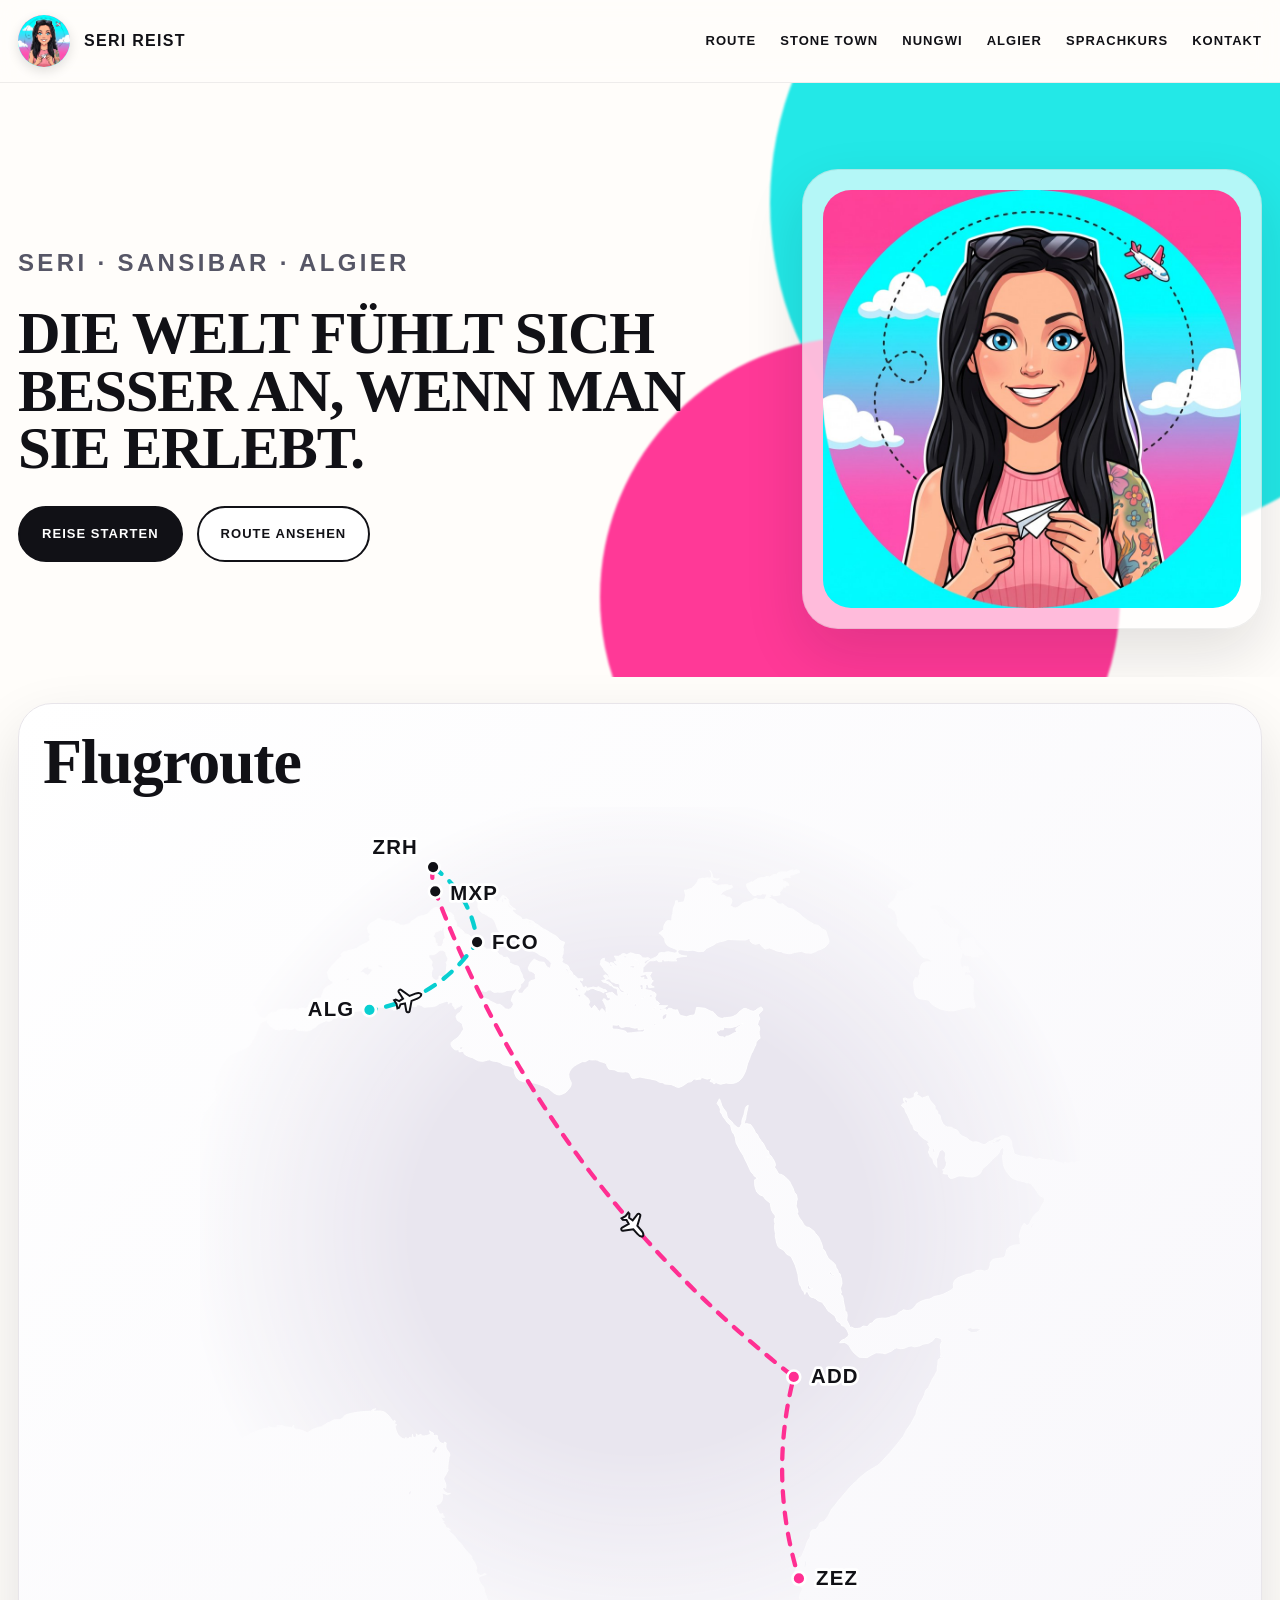
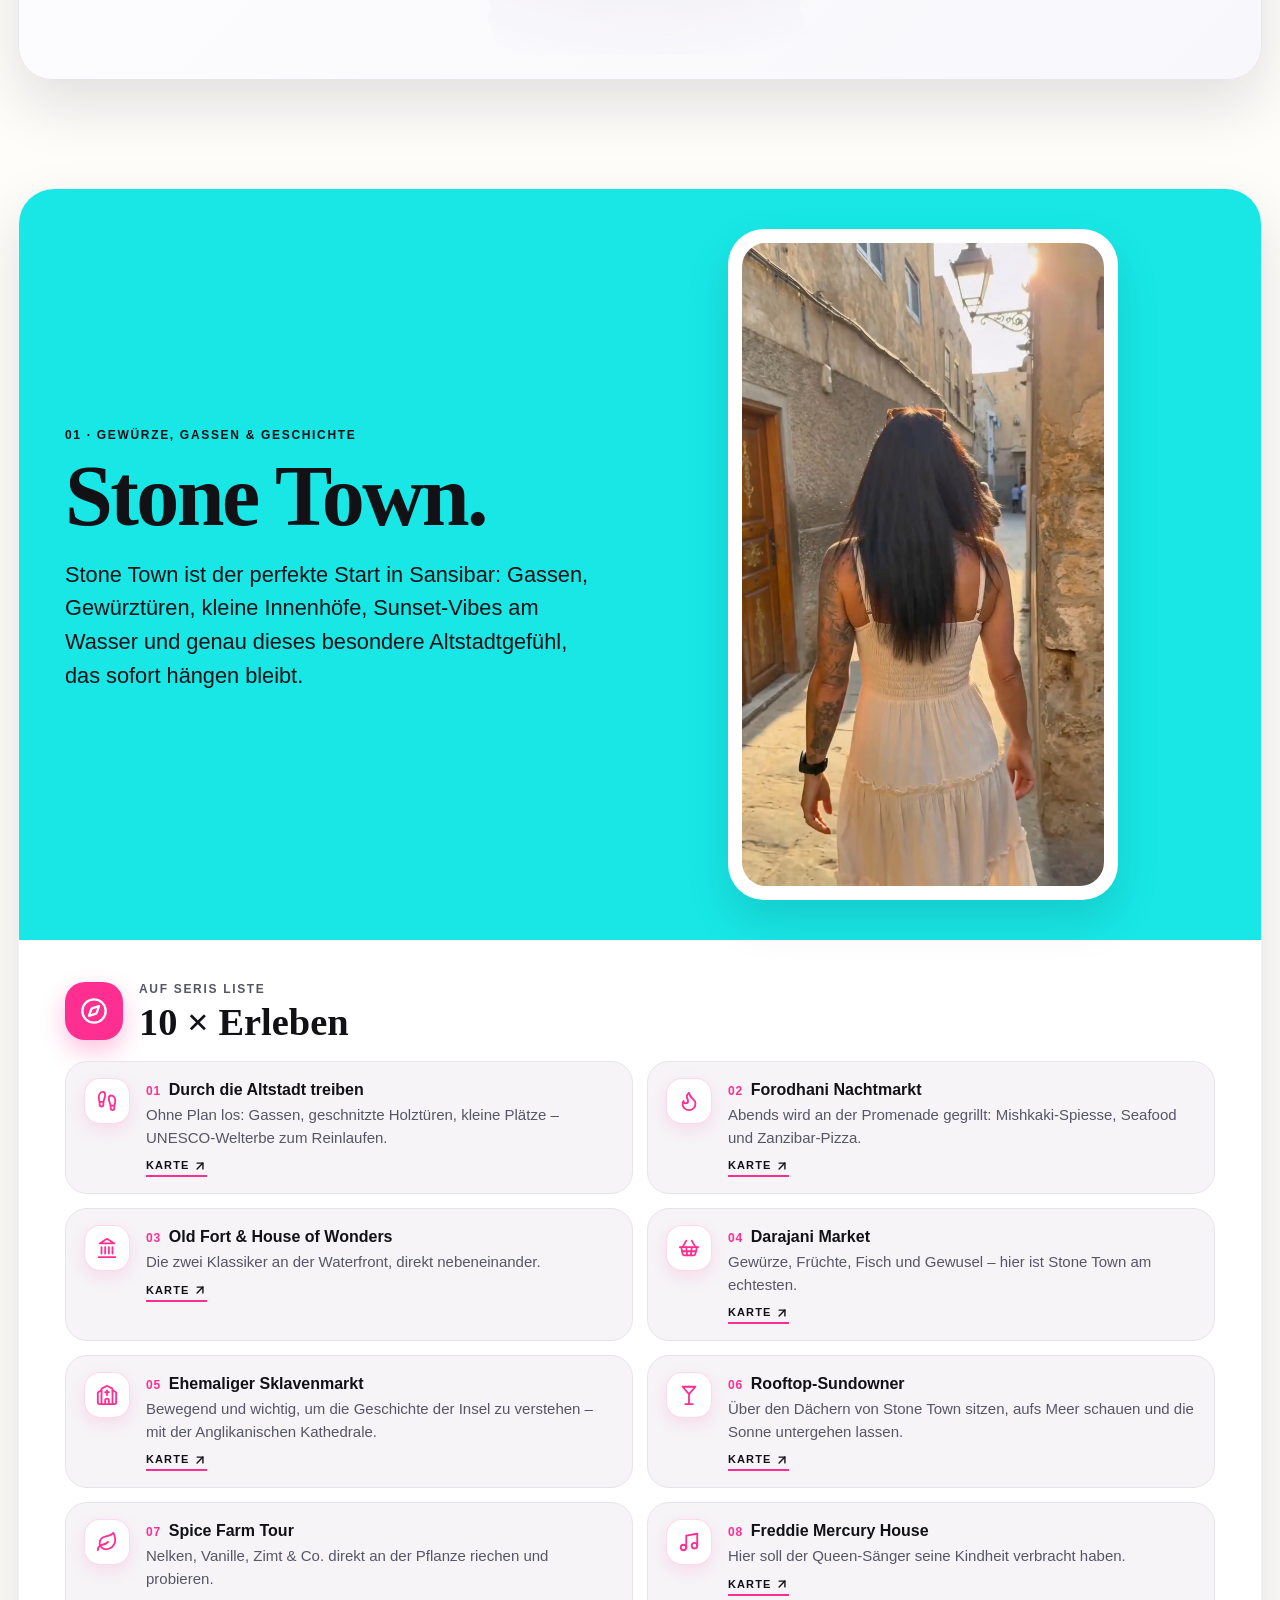
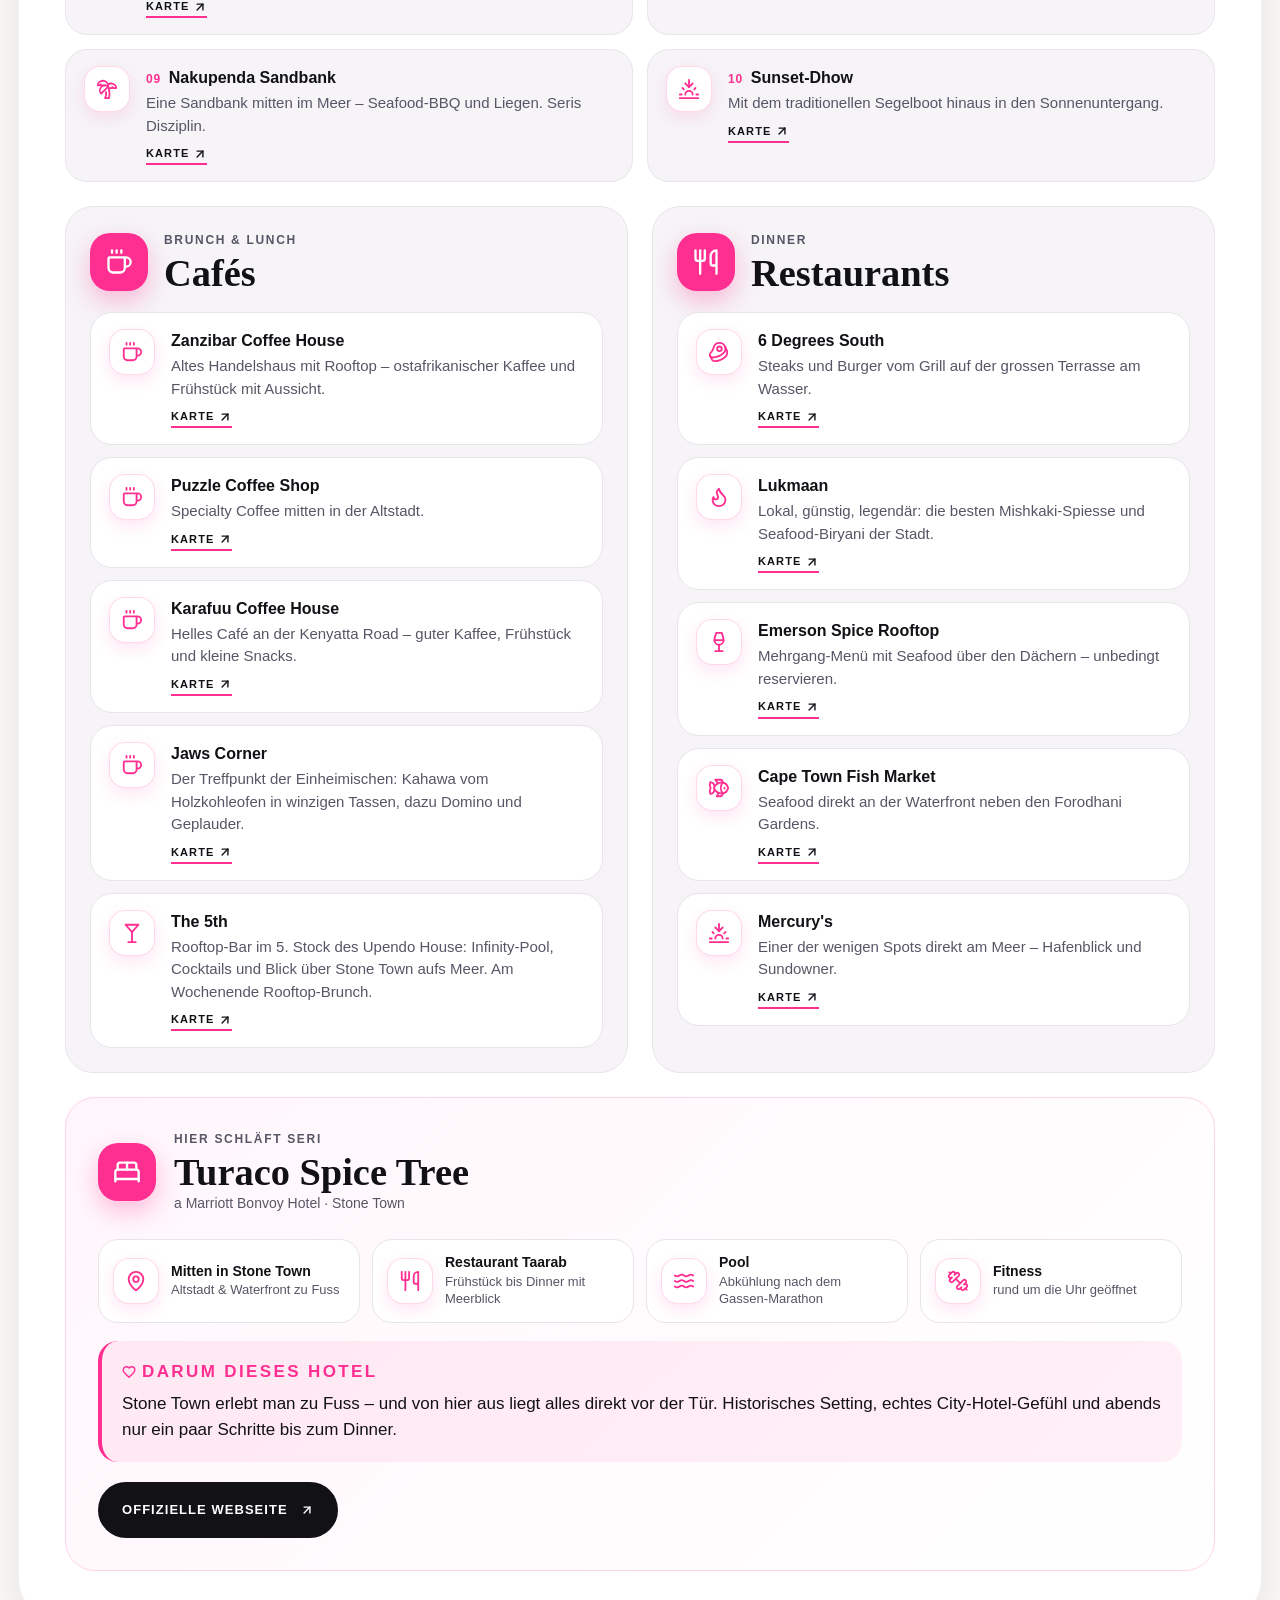
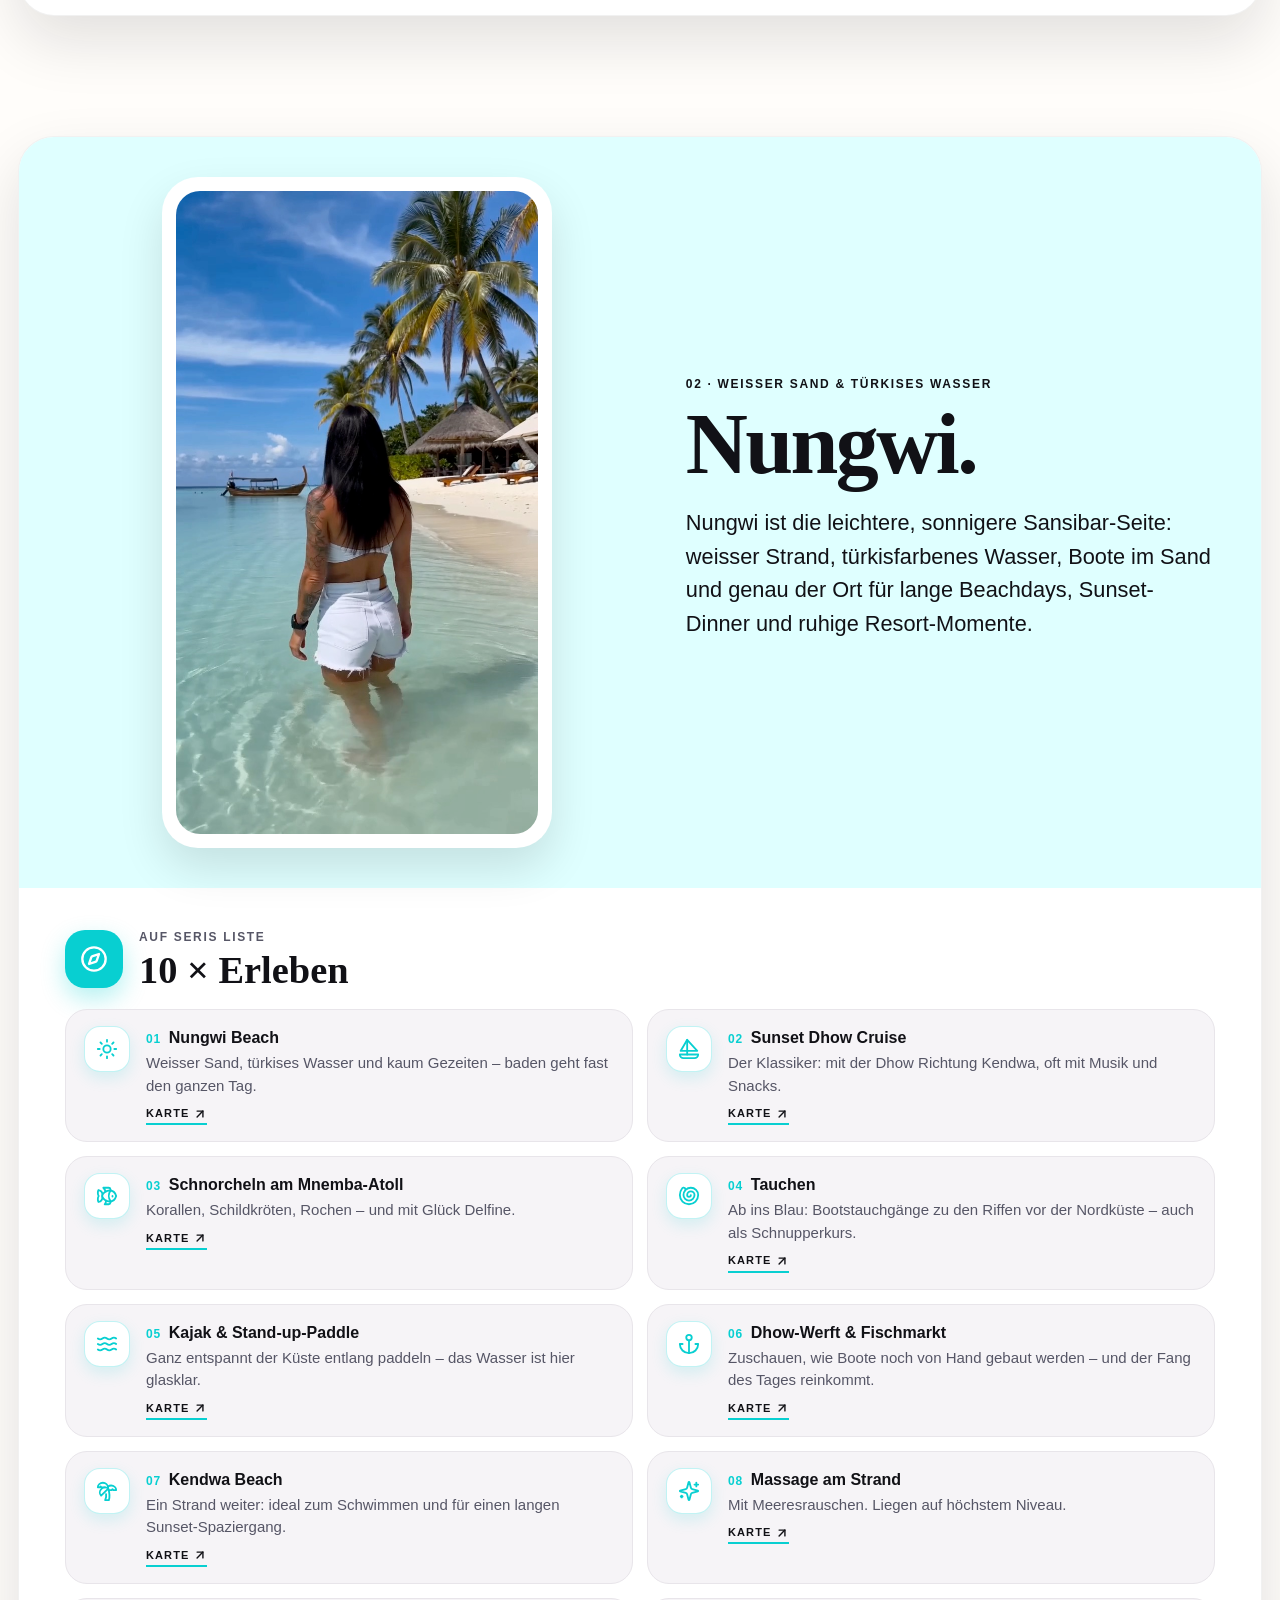
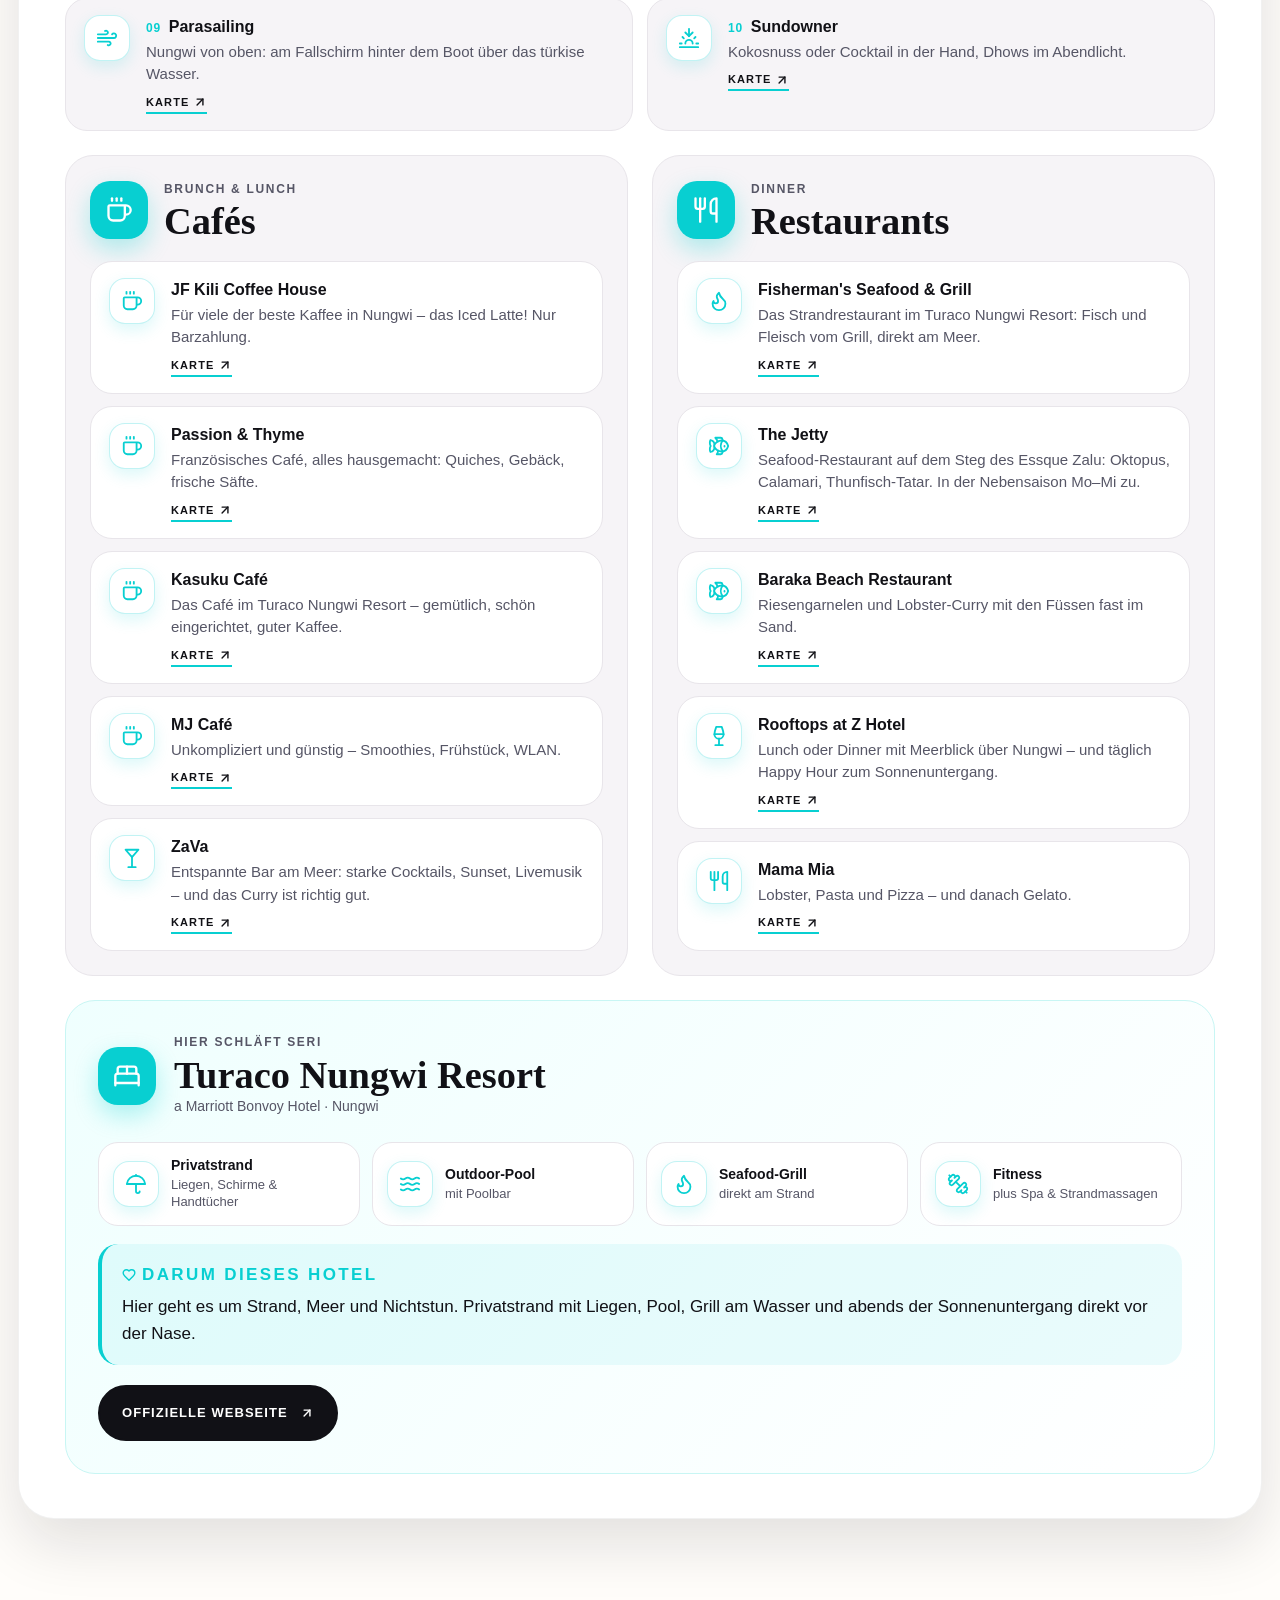
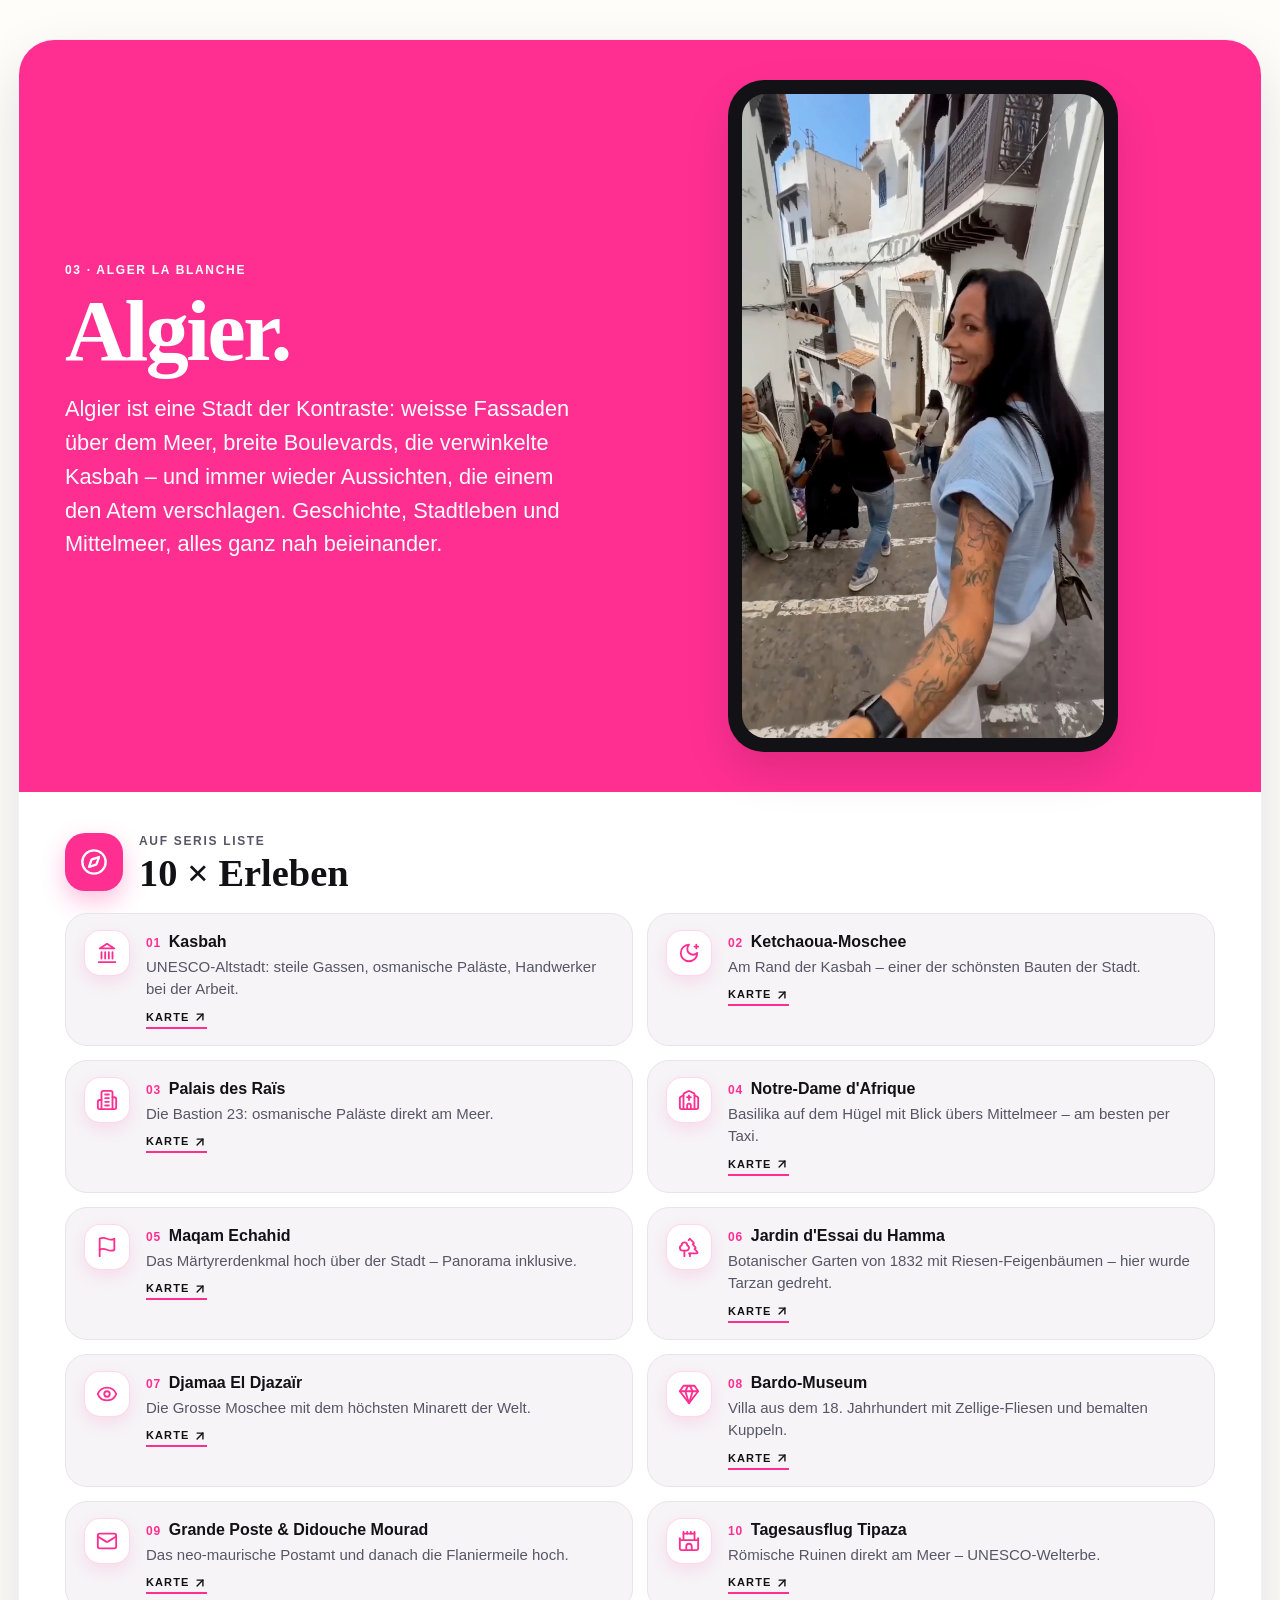
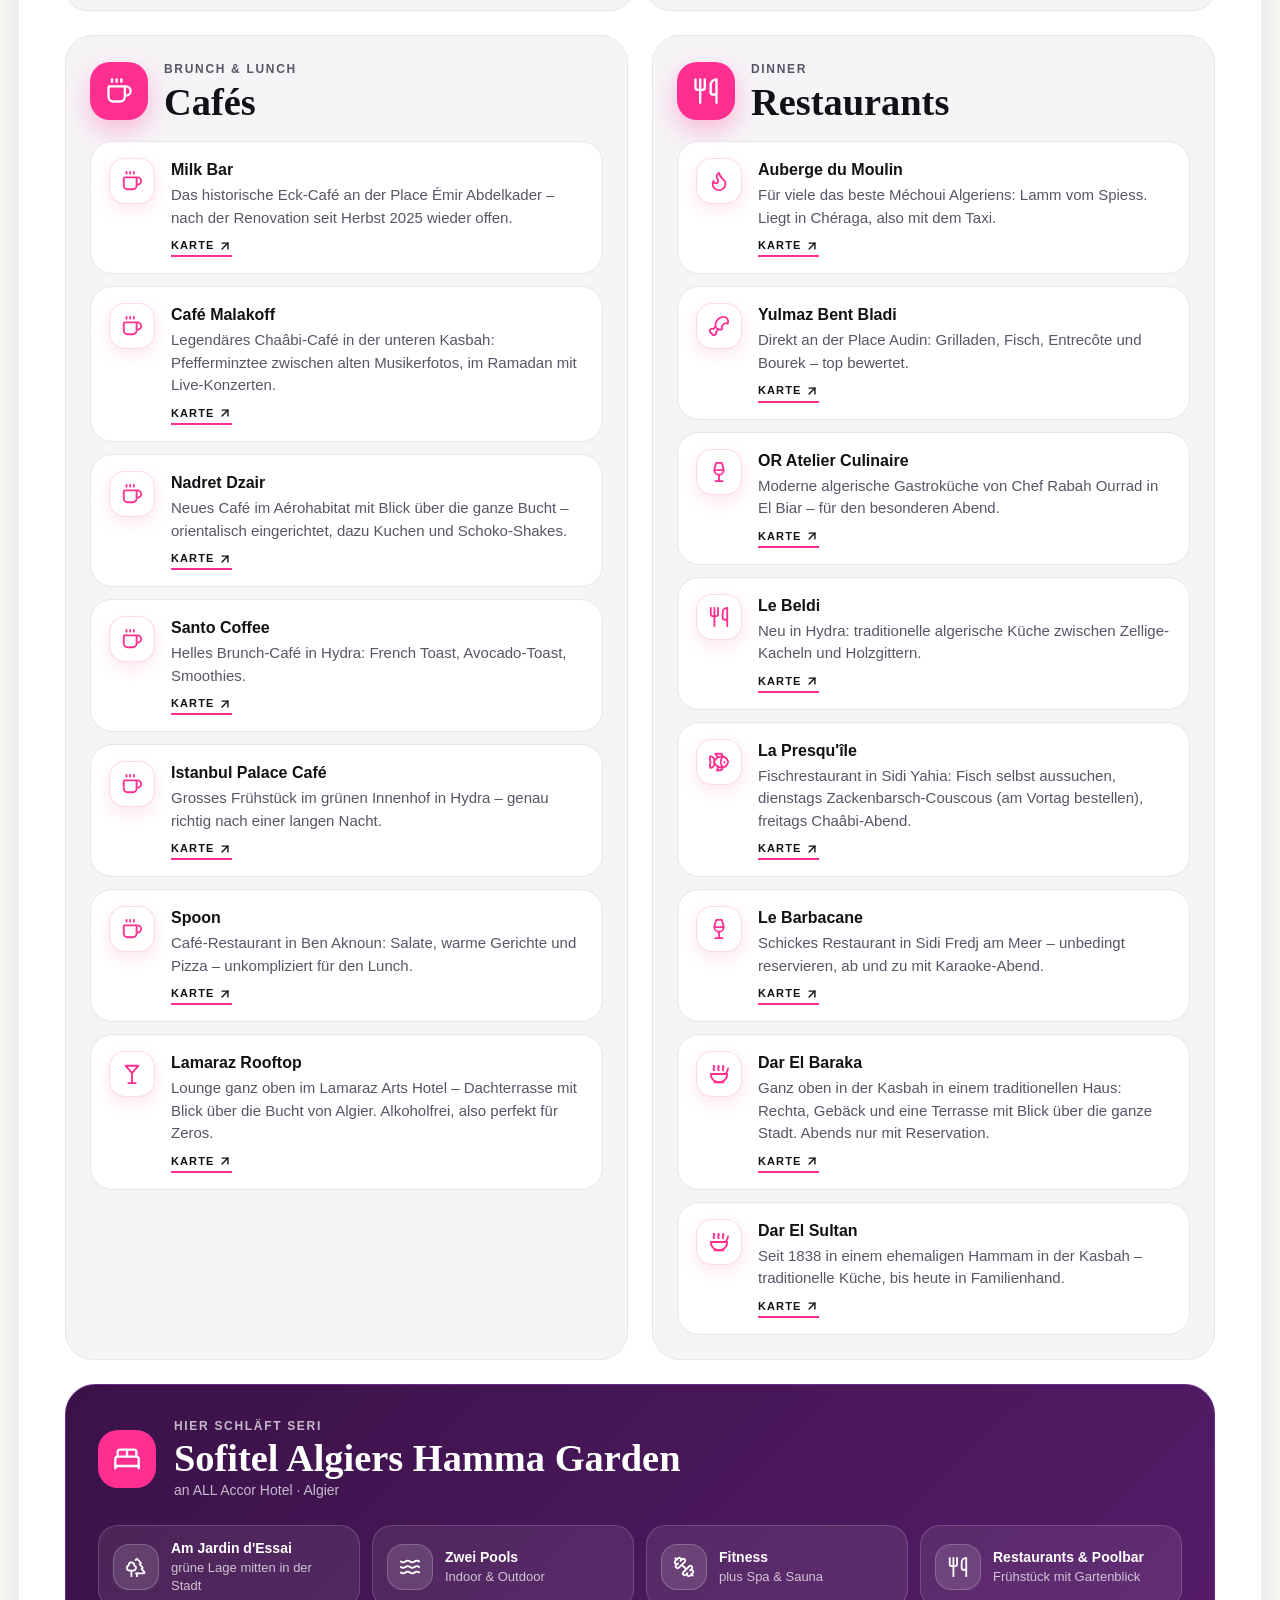
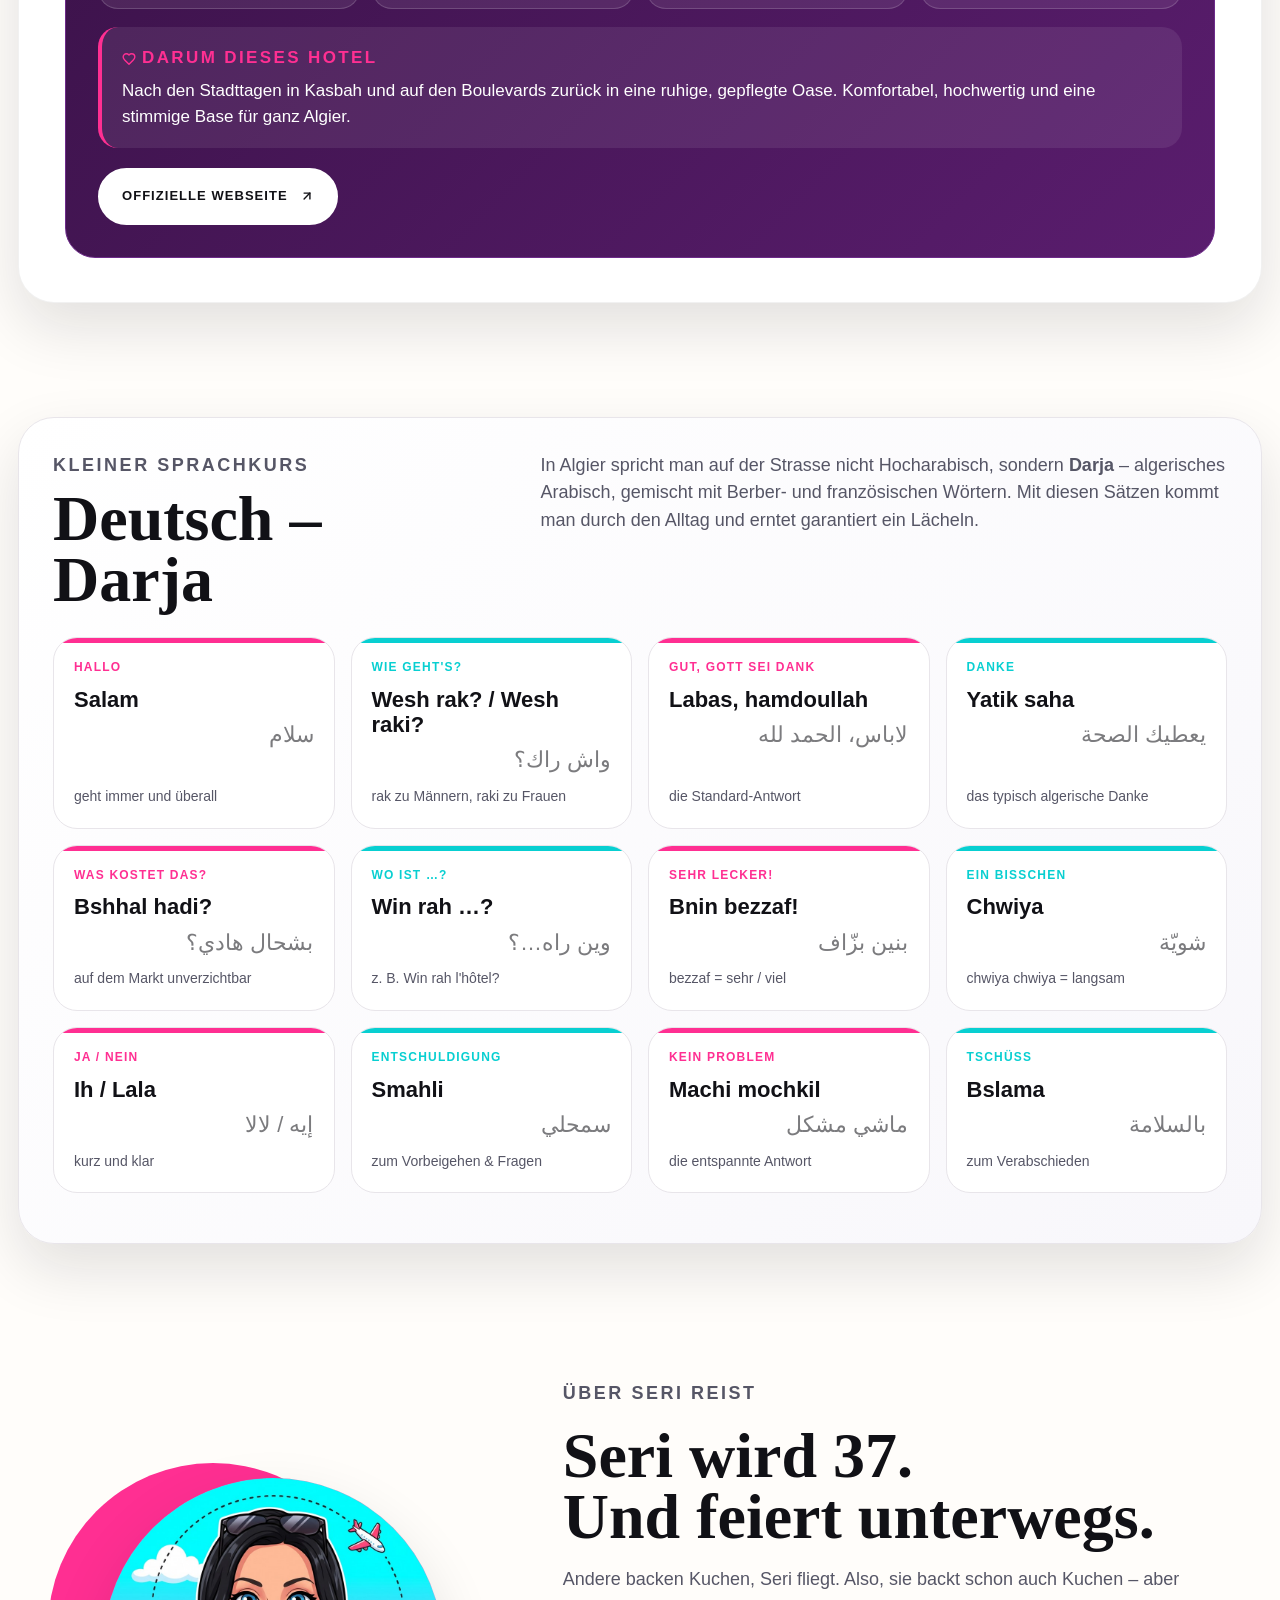
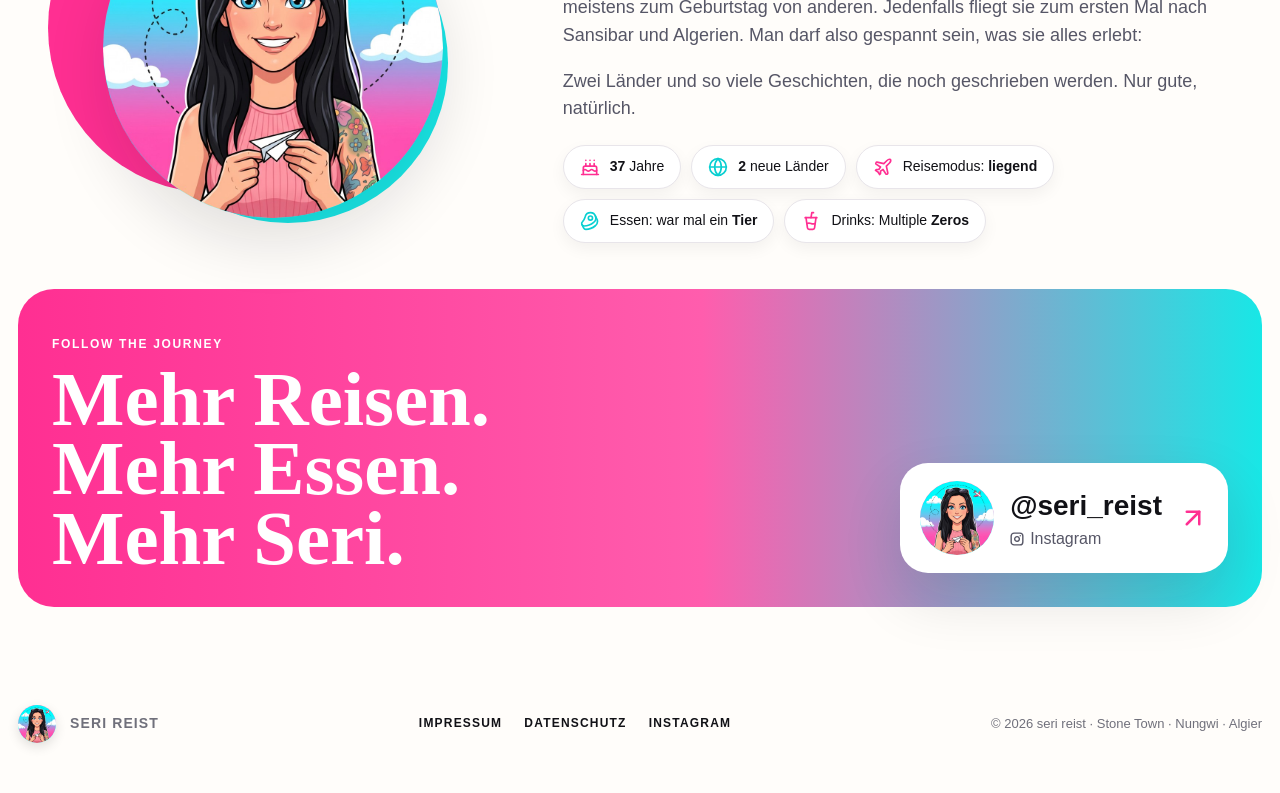
==== commit bc7024af: "Algier: Spoon, La Presqu'île, Le Barbacane, Dar El Baraka ergänzt Co-Authored-By: Claude Opus 5.5 <n" ====
--- a/index.html
+++ b/index.html
@@ -724,6 +724,13 @@
     <a class="maplink" href="https://www.google.com/maps/search/?api=1&query=Istanbul+Palace+Cafe+Hydra+Alger" target="_blank" rel="noopener">Karte <svg class="ic-s" aria-hidden="true"><use href="#i-arrow-up-right"/></svg></a>
   </div>
 </li><li class="item">
+  <span class="ic-wrap"><svg class="ic" aria-hidden="true"><use href="#i-coffee"/></svg></span>
+  <div class="item-body">
+    <h4>Spoon</h4>
+    <p>Café-Restaurant in Ben Aknoun: Salate, warme Gerichte und Pizza – unkompliziert für den Lunch.</p>
+    <a class="maplink" href="https://www.google.com/maps/search/?api=1&query=Spoon+cafe+restaurant+Ben+Aknoun+Alger" target="_blank" rel="noopener">Karte <svg class="ic-s" aria-hidden="true"><use href="#i-arrow-up-right"/></svg></a>
+  </div>
+</li><li class="item">
   <span class="ic-wrap"><svg class="ic" aria-hidden="true"><use href="#i-martini"/></svg></span>
   <div class="item-body">
     <h4>Lamaraz Rooftop</h4>
@@ -764,6 +771,27 @@
     <h4>Le Beldi</h4>
     <p>Neu in Hydra: traditionelle algerische Küche zwischen Zellige-Kacheln und Holzgittern.</p>
     <a class="maplink" href="https://www.google.com/maps/search/?api=1&query=Le+Beldi+Hydra+Alger" target="_blank" rel="noopener">Karte <svg class="ic-s" aria-hidden="true"><use href="#i-arrow-up-right"/></svg></a>
+  </div>
+</li><li class="item">
+  <span class="ic-wrap"><svg class="ic" aria-hidden="true"><use href="#i-fish"/></svg></span>
+  <div class="item-body">
+    <h4>La Presqu&#x27;île</h4>
+    <p>Fischrestaurant in Sidi Yahia: Fisch selbst aussuchen, dienstags Zackenbarsch-Couscous (am Vortag bestellen), freitags Chaâbi-Abend.</p>
+    <a class="maplink" href="https://www.google.com/maps/search/?api=1&query=La+Presqu%27ile+Restaurant+Sidi+Yahia+Alger" target="_blank" rel="noopener">Karte <svg class="ic-s" aria-hidden="true"><use href="#i-arrow-up-right"/></svg></a>
+  </div>
+</li><li class="item">
+  <span class="ic-wrap"><svg class="ic" aria-hidden="true"><use href="#i-wine"/></svg></span>
+  <div class="item-body">
+    <h4>Le Barbacane</h4>
+    <p>Schickes Restaurant in Sidi Fredj am Meer – unbedingt reservieren, ab und zu mit Karaoke-Abend.</p>
+    <a class="maplink" href="https://www.google.com/maps/search/?api=1&query=Le+Barbacane+Sidi+Fredj" target="_blank" rel="noopener">Karte <svg class="ic-s" aria-hidden="true"><use href="#i-arrow-up-right"/></svg></a>
+  </div>
+</li><li class="item">
+  <span class="ic-wrap"><svg class="ic" aria-hidden="true"><use href="#i-soup"/></svg></span>
+  <div class="item-body">
+    <h4>Dar El Baraka</h4>
+    <p>Ganz oben in der Kasbah in einem traditionellen Haus: Rechta, Gebäck und eine Terrasse mit Blick über die ganze Stadt. Abends nur mit Reservation.</p>
+    <a class="maplink" href="https://www.google.com/maps/search/?api=1&query=Restaurant+Dar+El+Baraka+Casbah+Alger" target="_blank" rel="noopener">Karte <svg class="ic-s" aria-hidden="true"><use href="#i-arrow-up-right"/></svg></a>
   </div>
 </li><li class="item">
   <span class="ic-wrap"><svg class="ic" aria-hidden="true"><use href="#i-soup"/></svg></span>
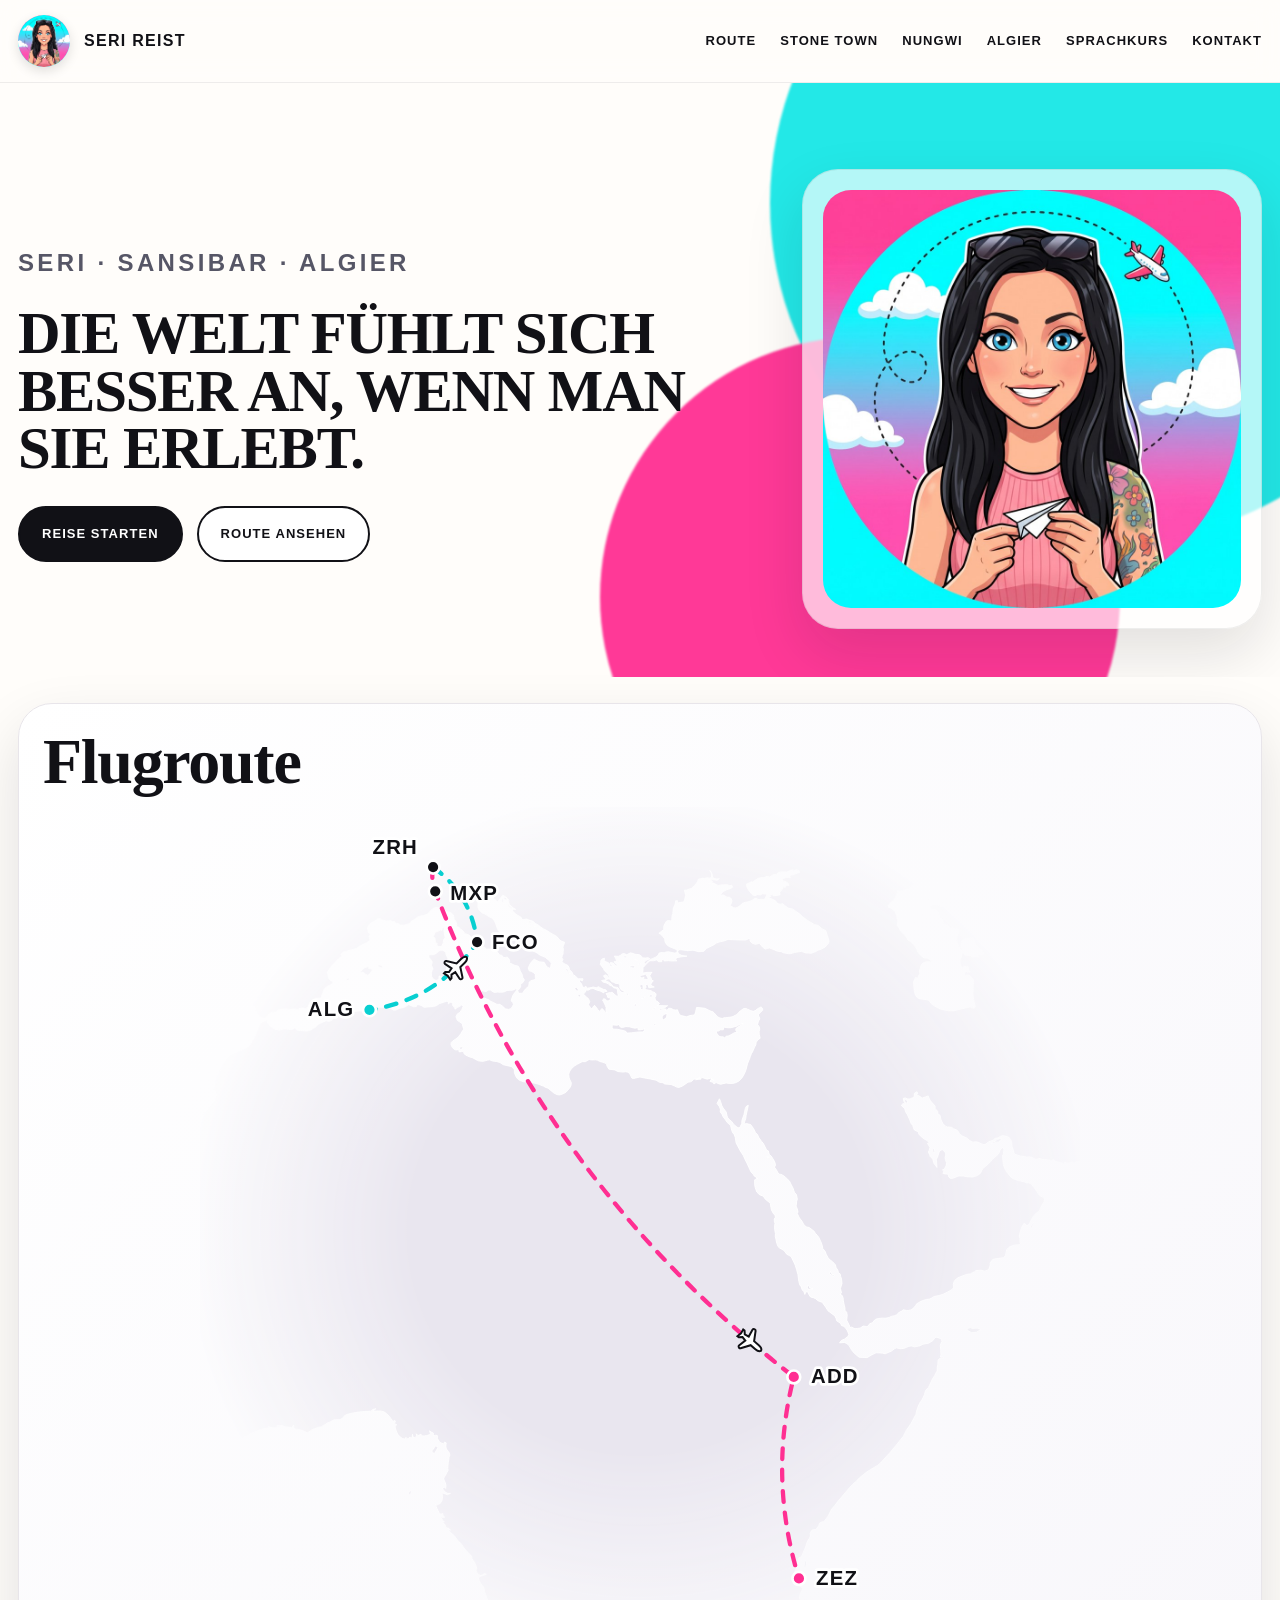
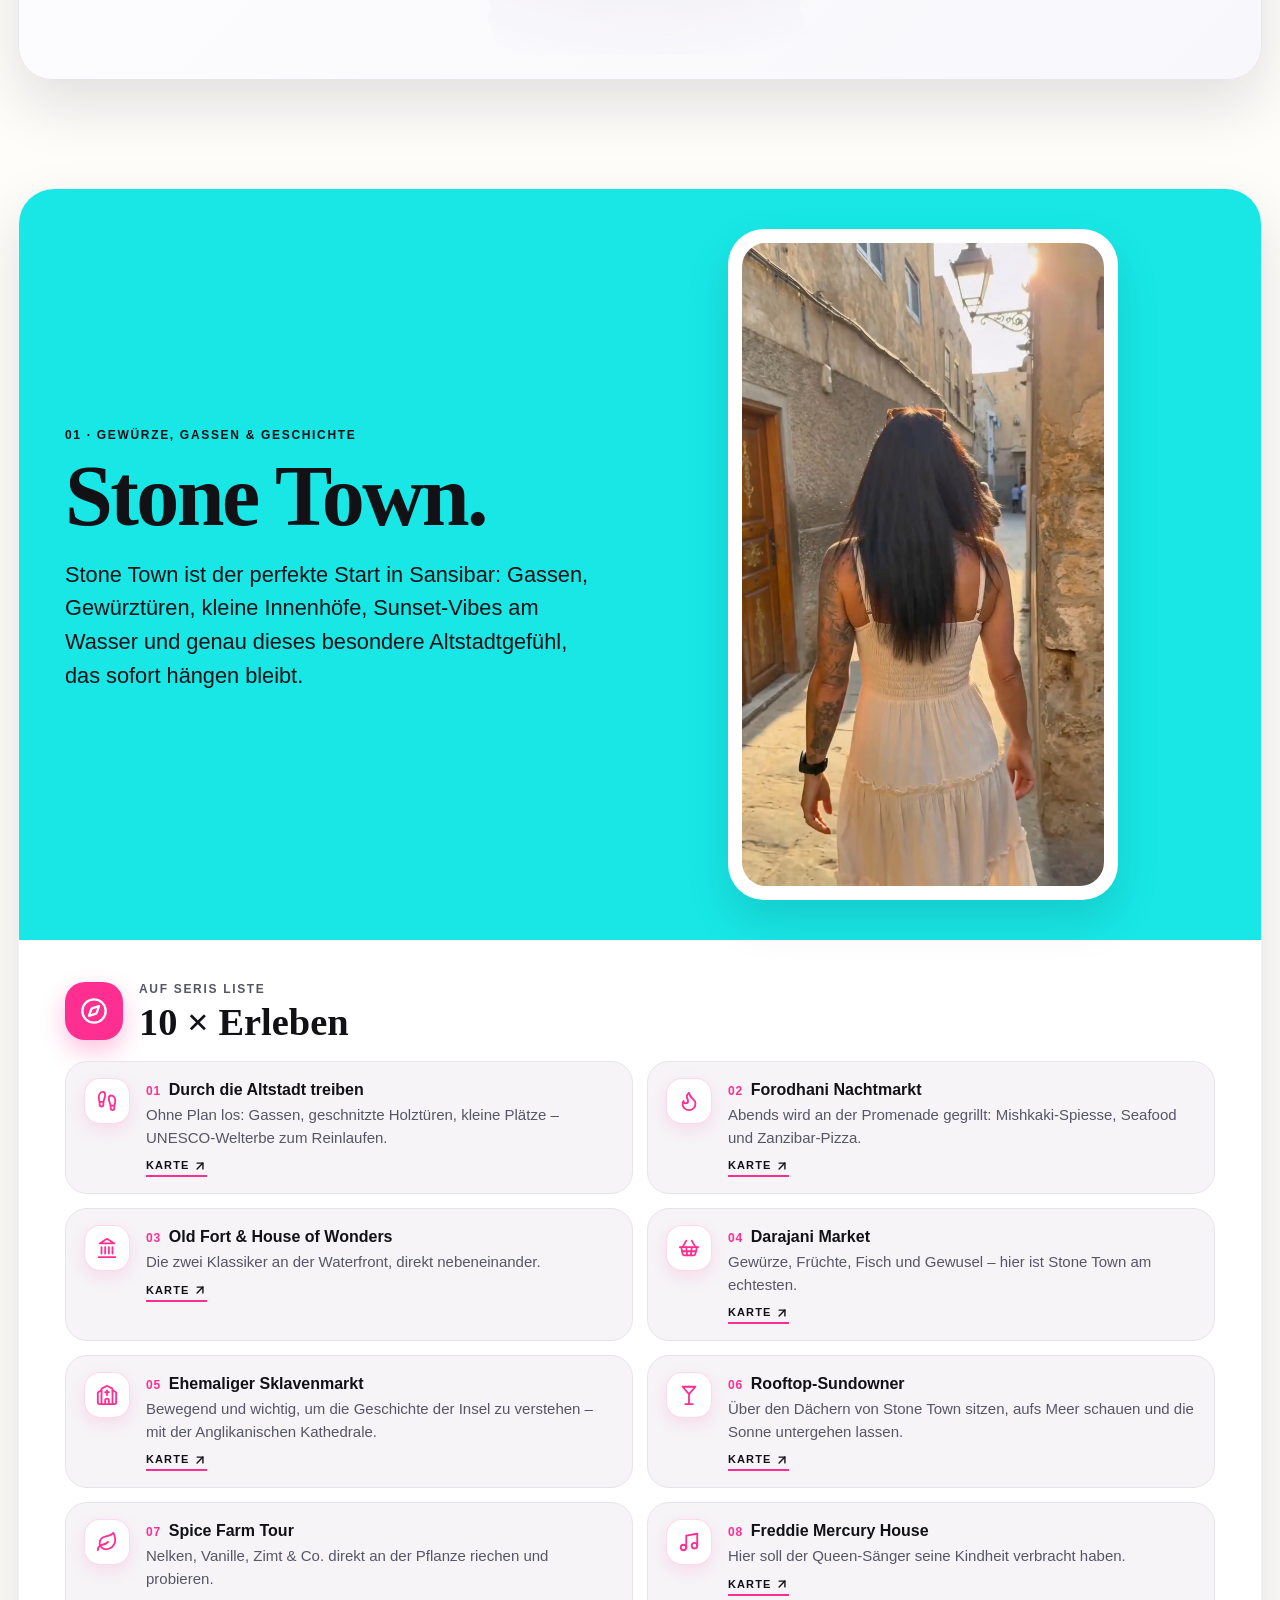
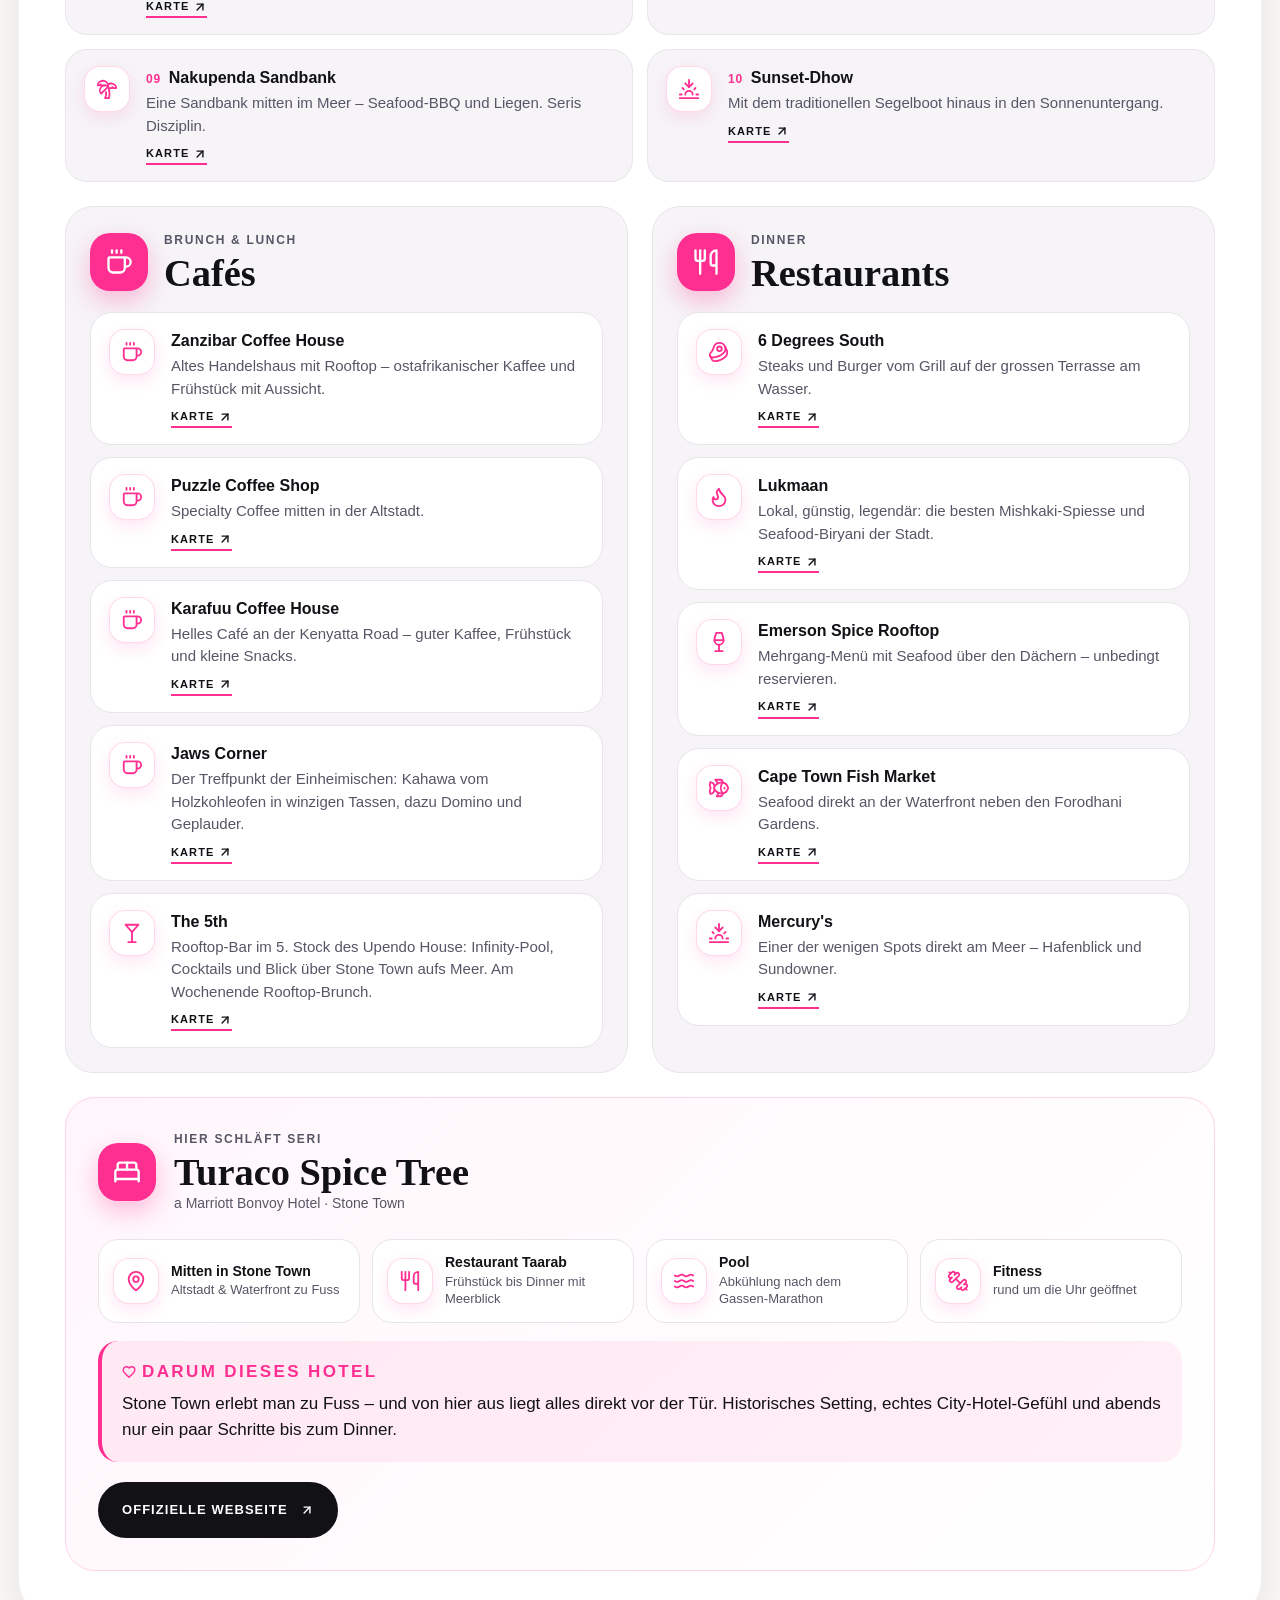
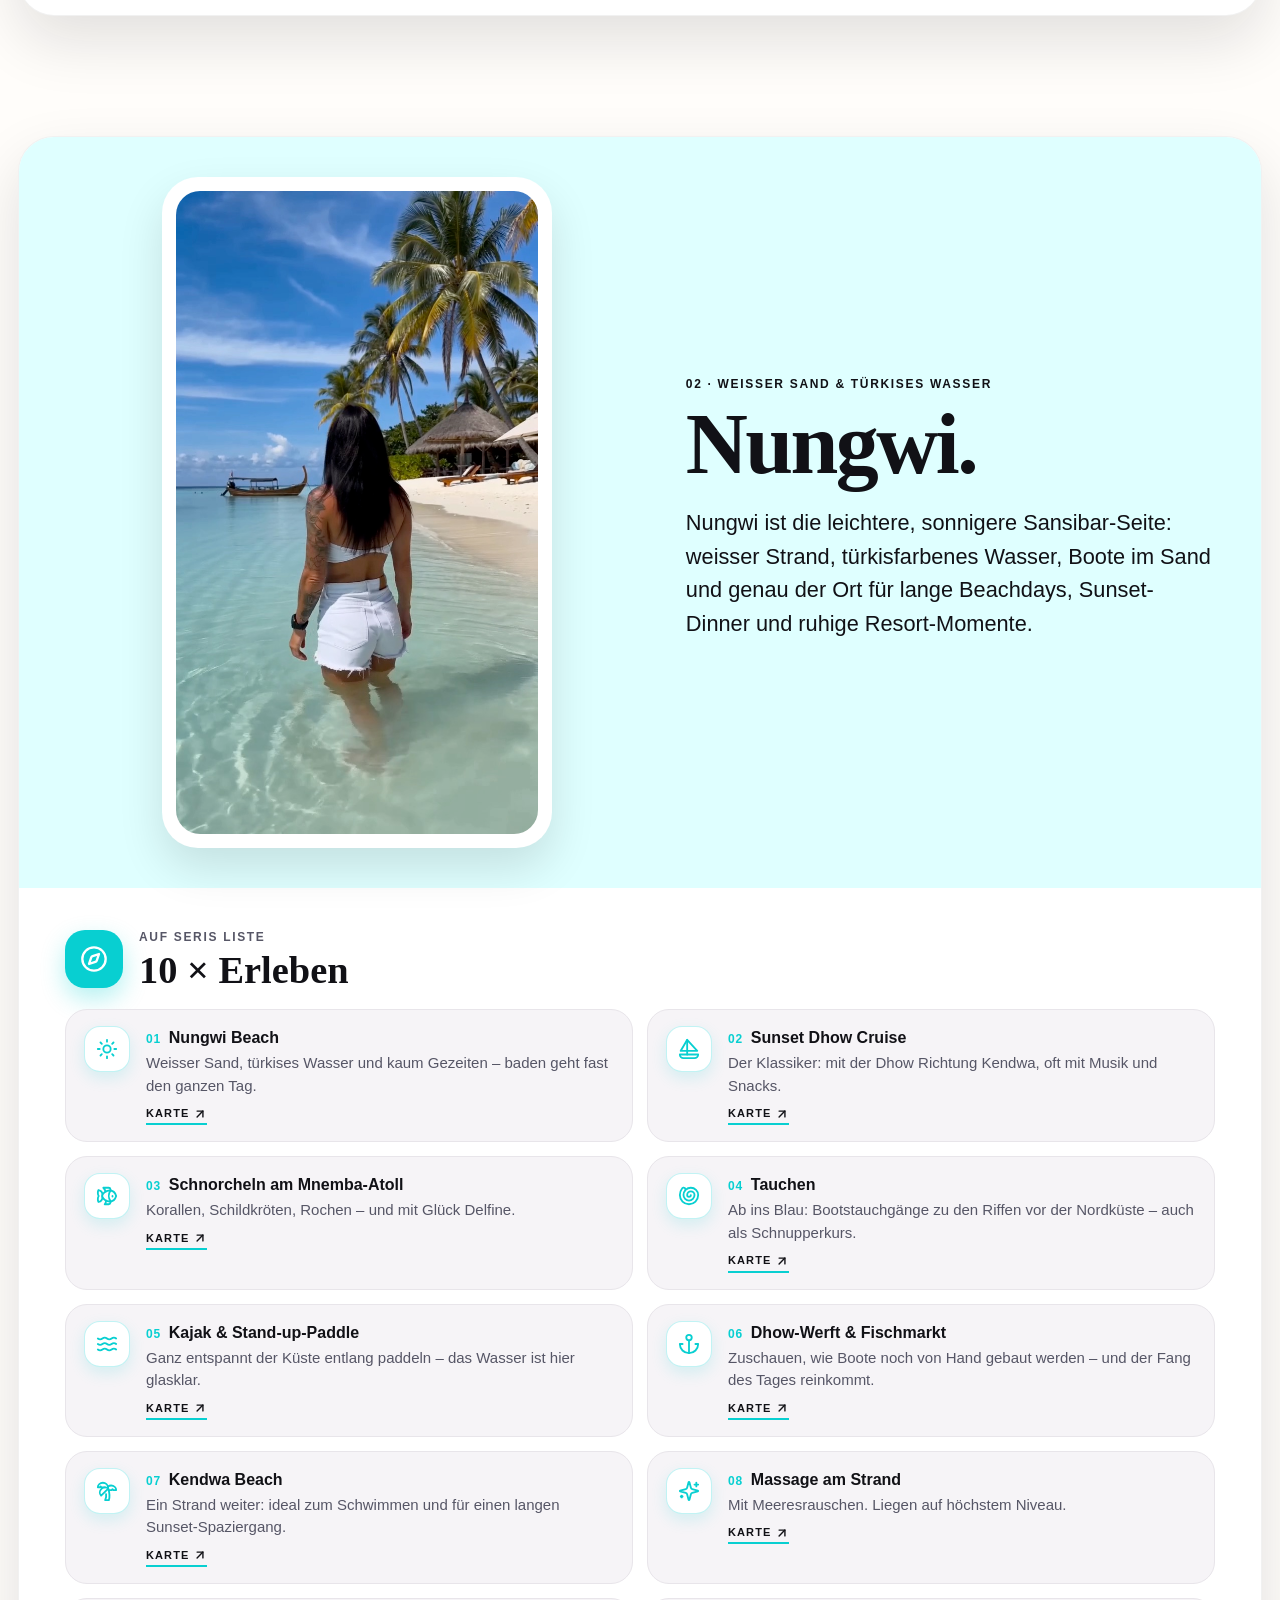
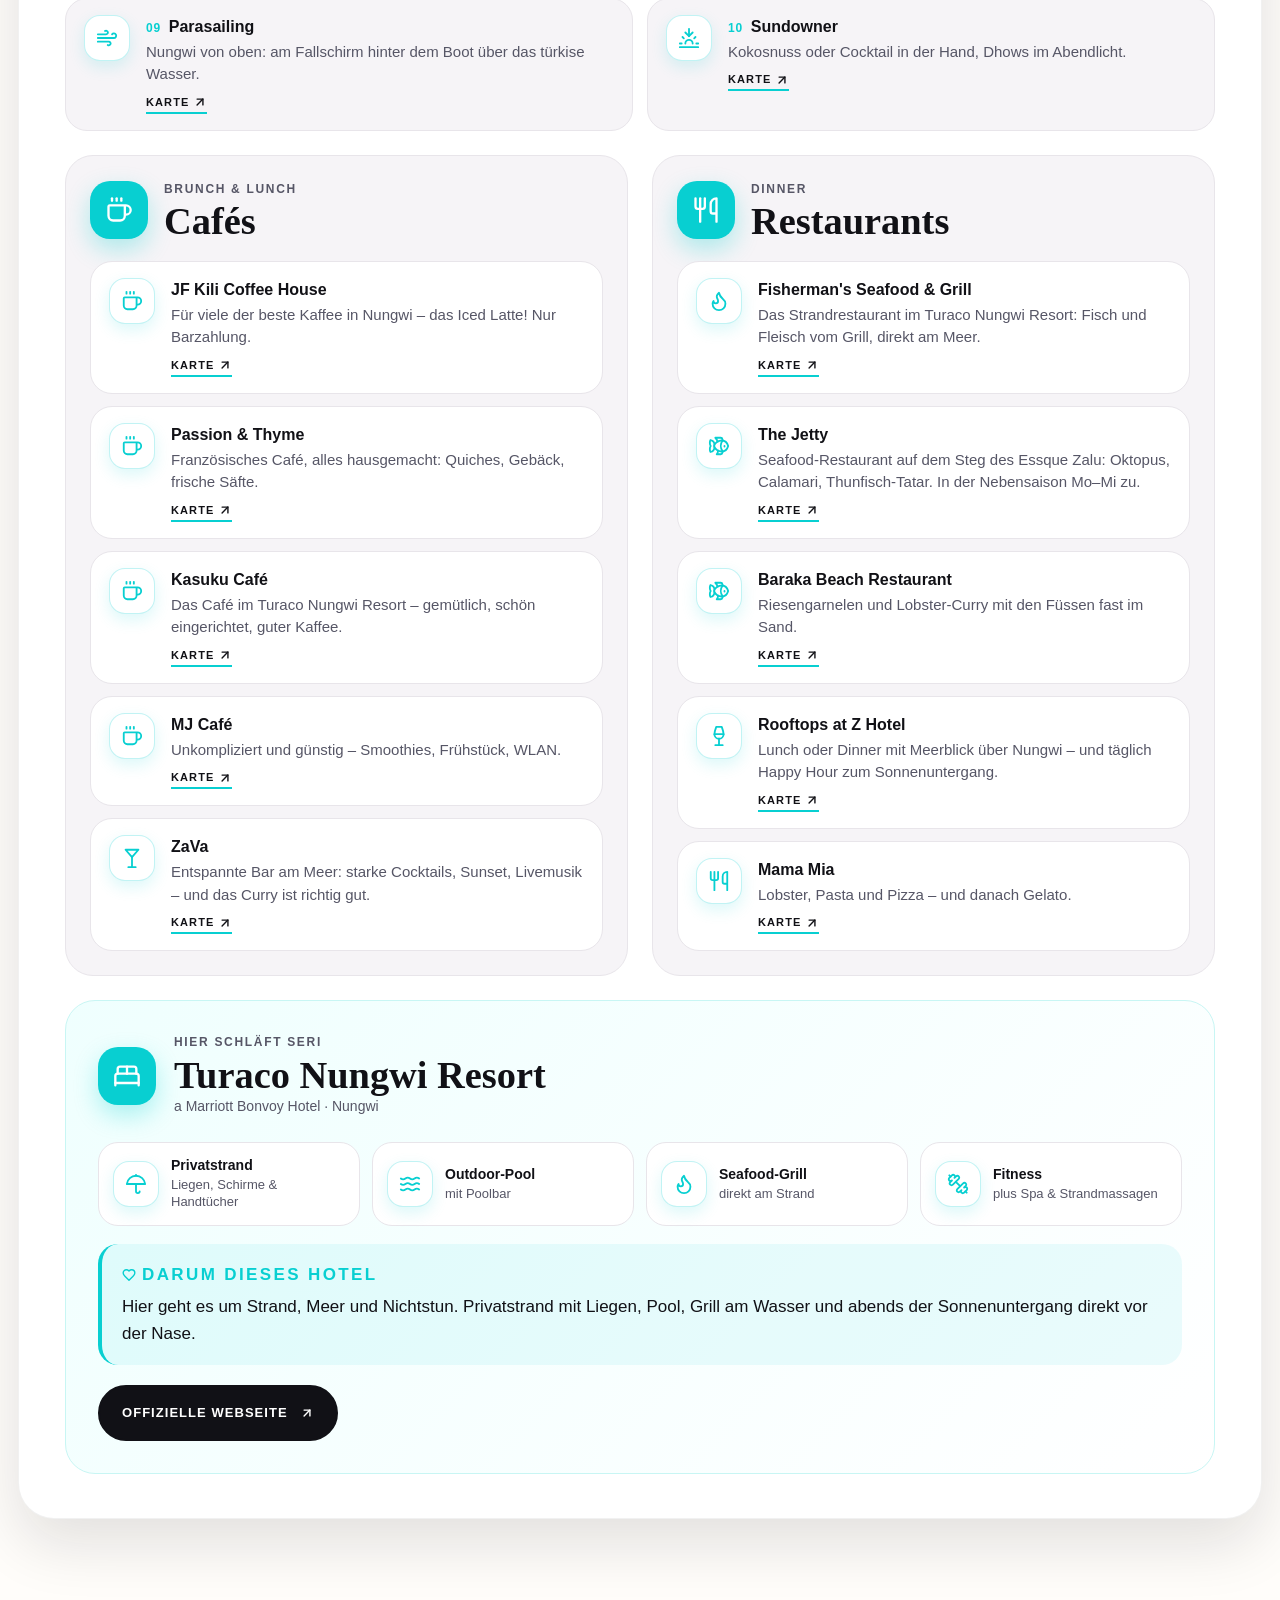
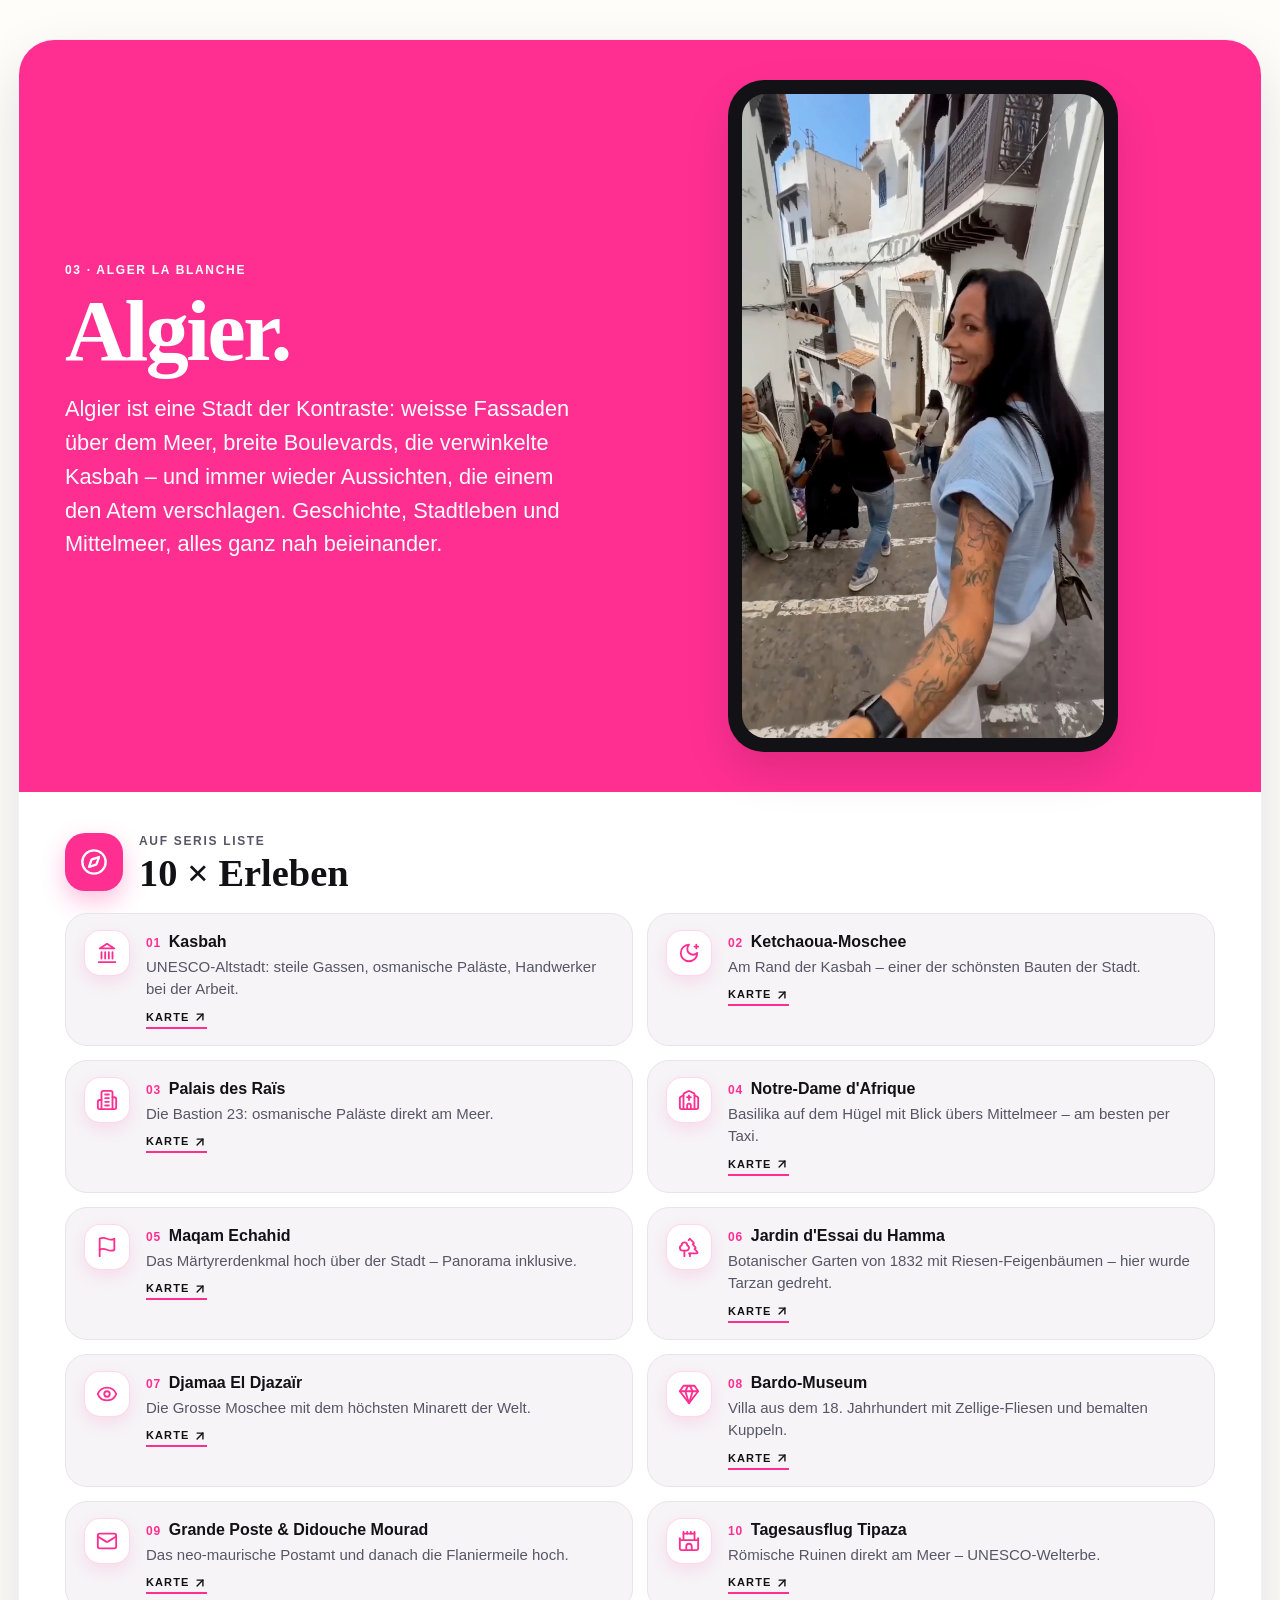
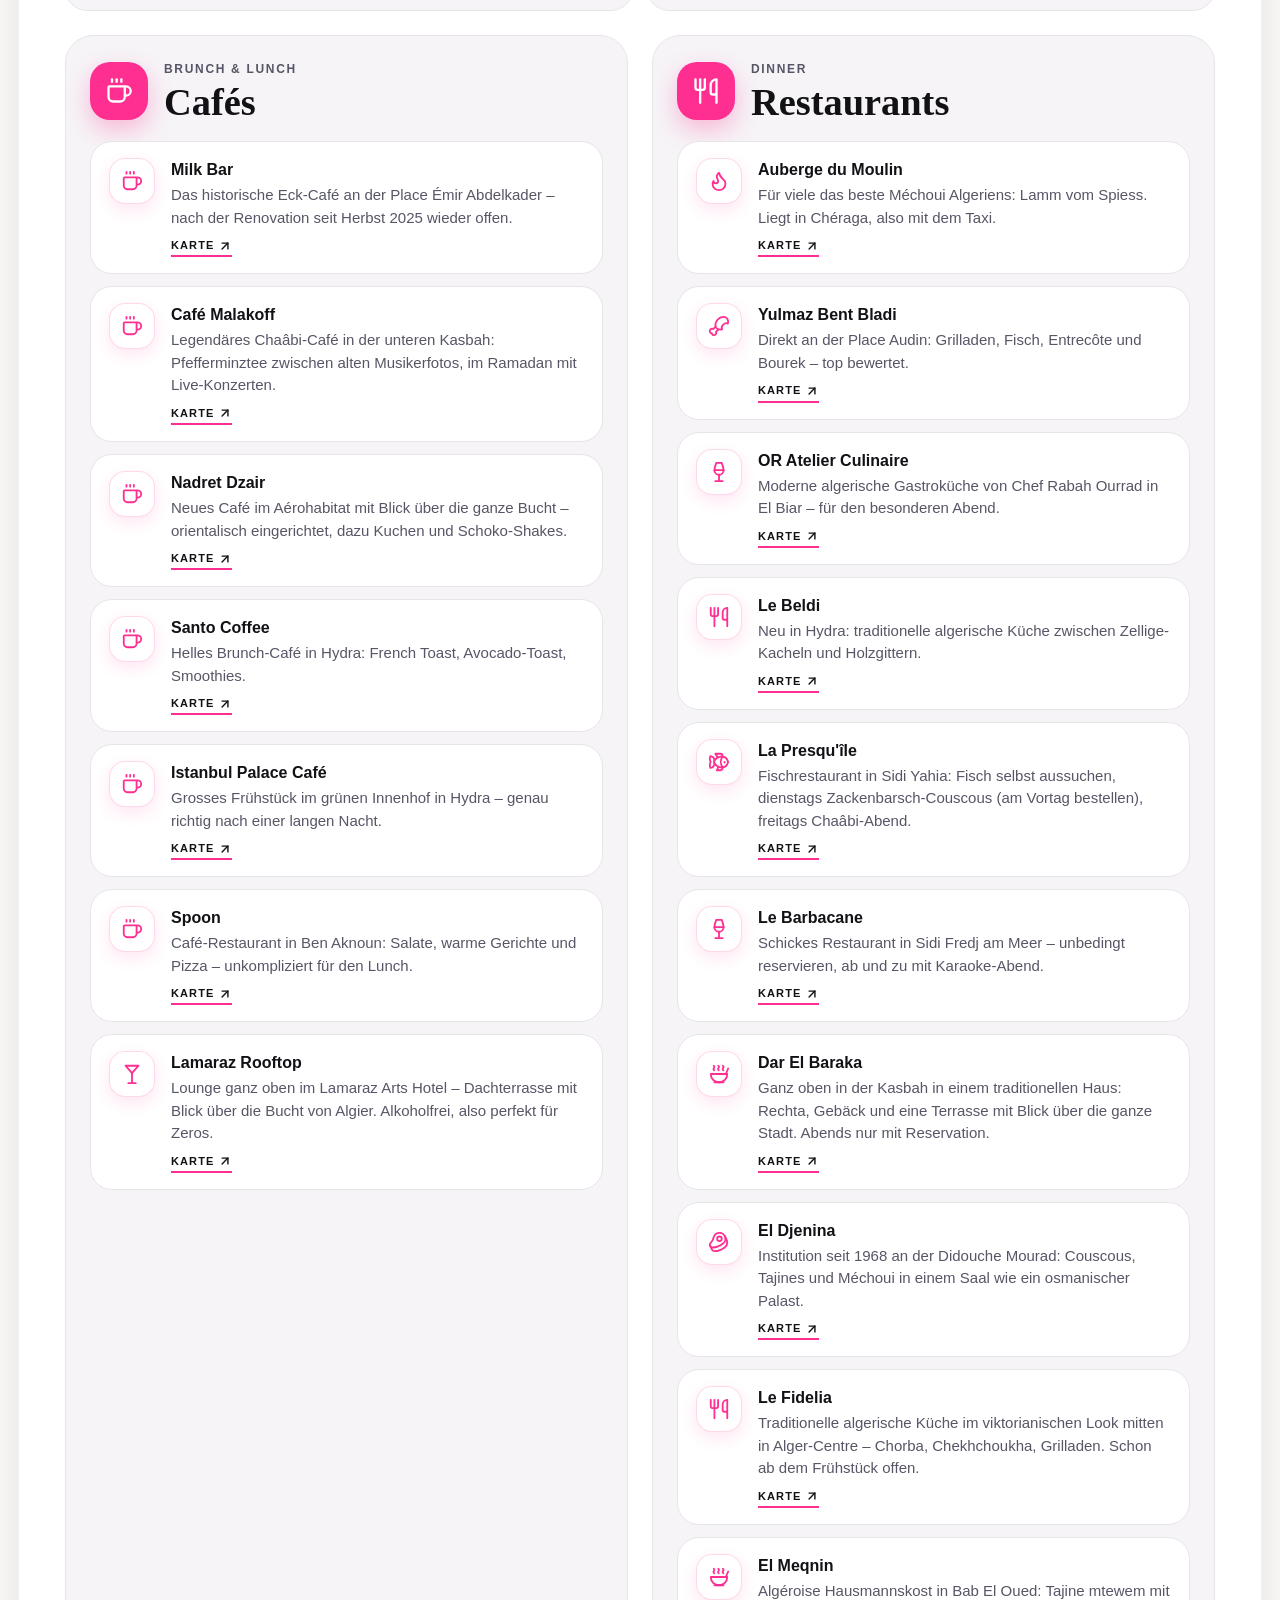
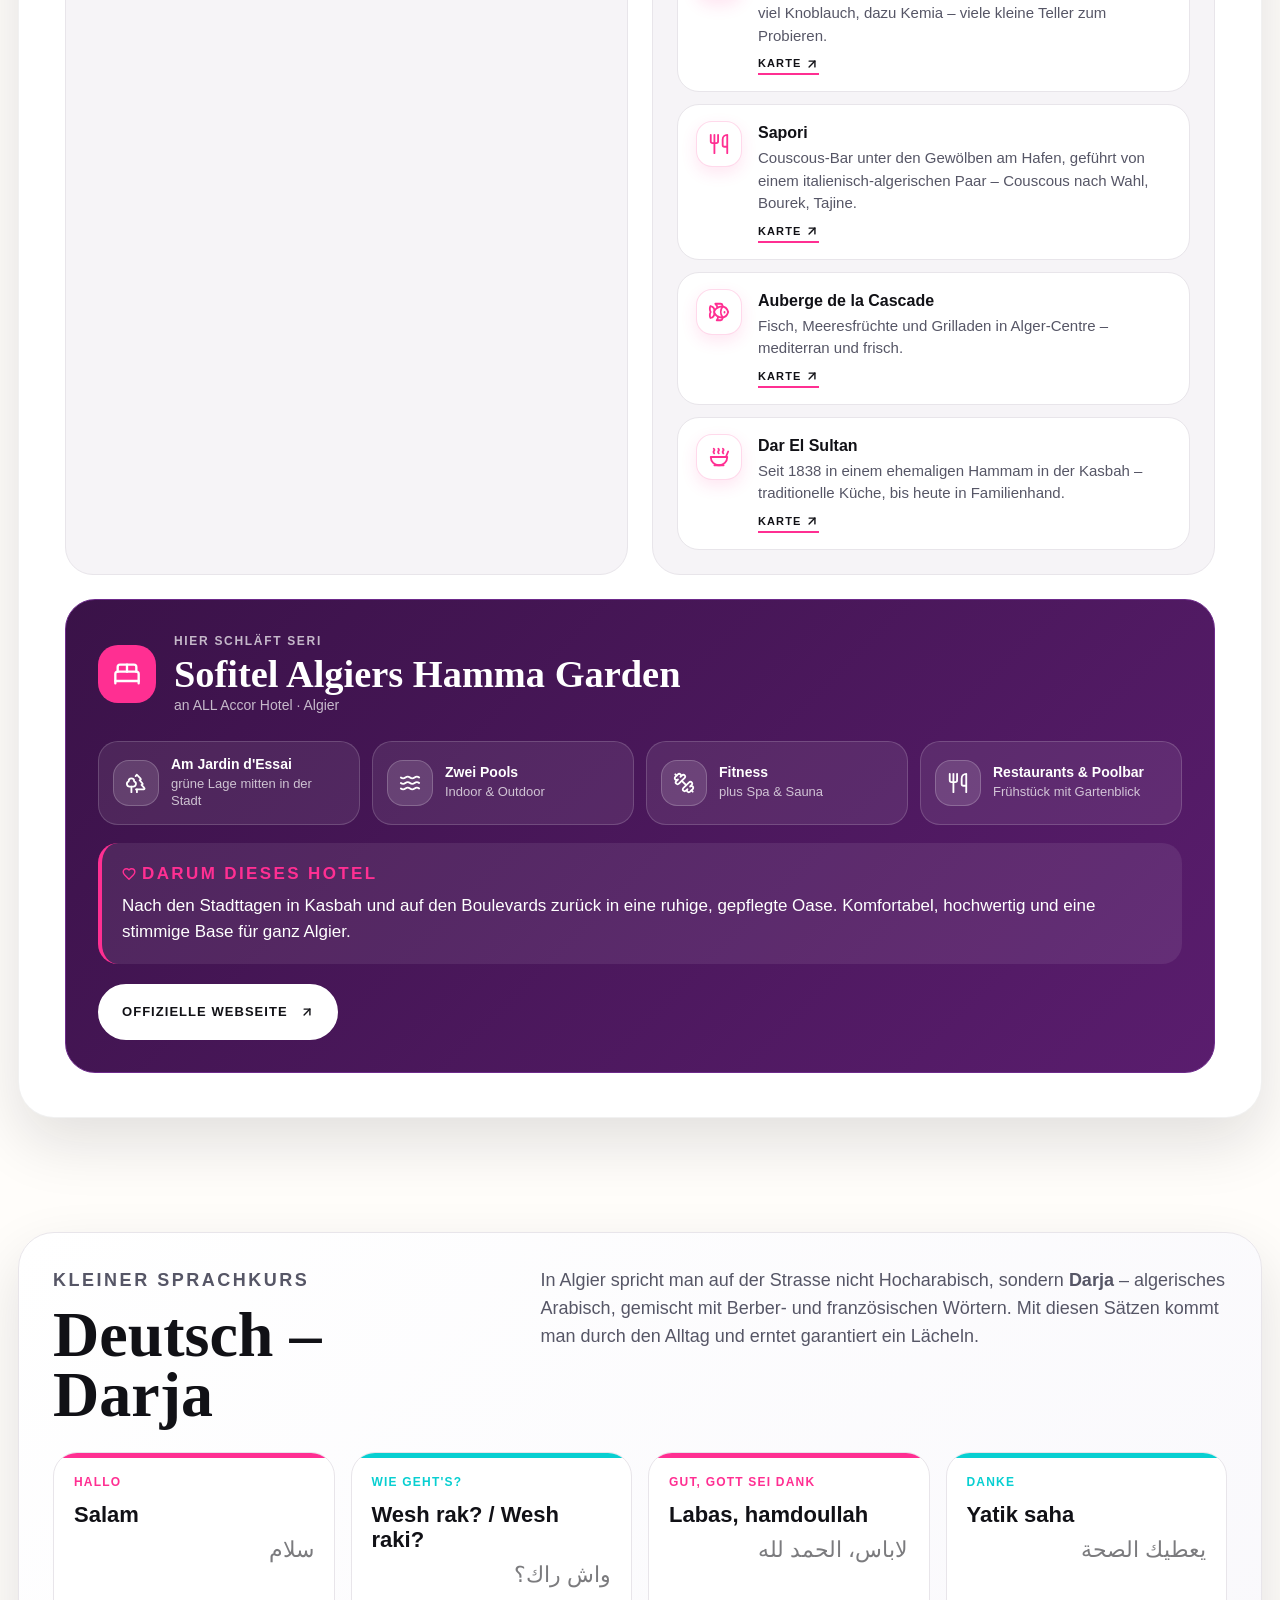
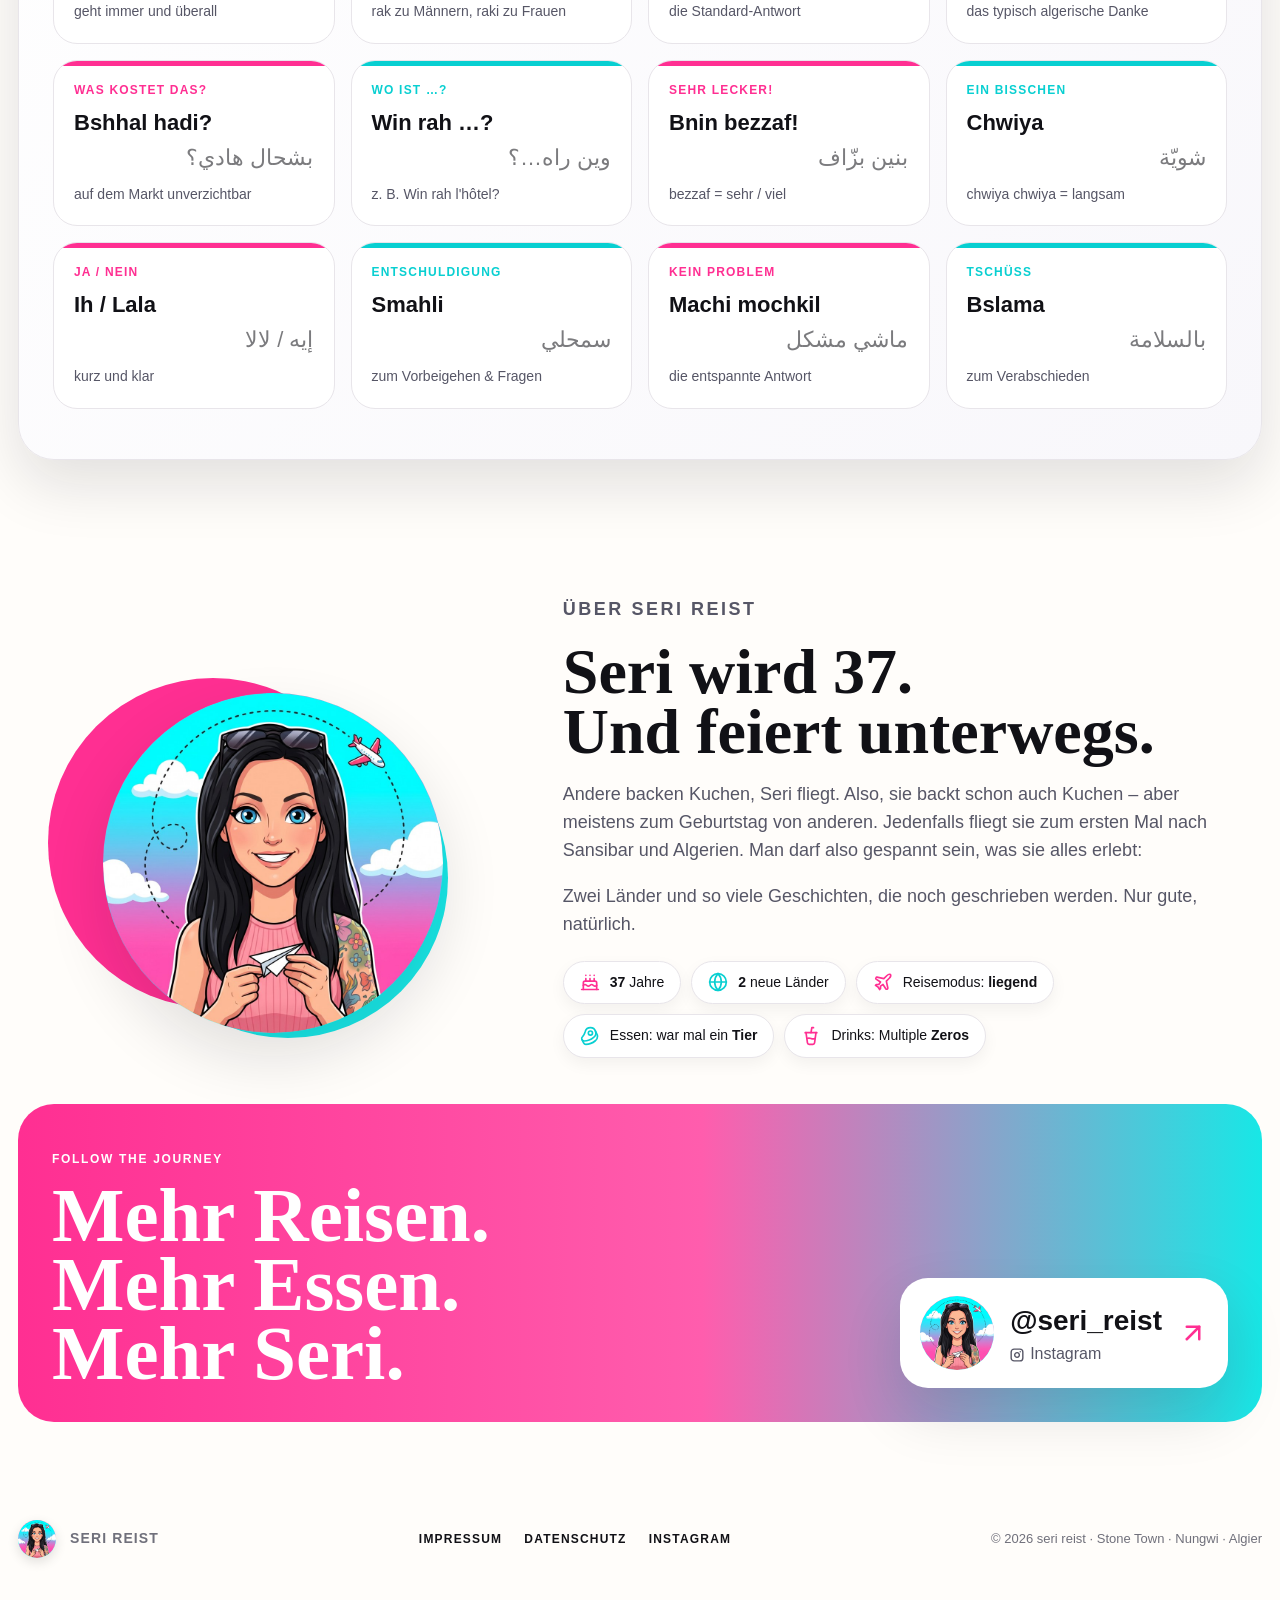
==== commit 59237151: "Algier: El Djenina, Le Fidelia, El Meqnin, Sapori, Auberge de la Cascade ergänzt Co-Authored-By: Cla" ====
--- a/index.html
+++ b/index.html
@@ -794,6 +794,41 @@
     <a class="maplink" href="https://www.google.com/maps/search/?api=1&query=Restaurant+Dar+El+Baraka+Casbah+Alger" target="_blank" rel="noopener">Karte <svg class="ic-s" aria-hidden="true"><use href="#i-arrow-up-right"/></svg></a>
   </div>
 </li><li class="item">
+  <span class="ic-wrap"><svg class="ic" aria-hidden="true"><use href="#i-beef"/></svg></span>
+  <div class="item-body">
+    <h4>El Djenina</h4>
+    <p>Institution seit 1968 an der Didouche Mourad: Couscous, Tajines und Méchoui in einem Saal wie ein osmanischer Palast.</p>
+    <a class="maplink" href="https://www.google.com/maps/search/?api=1&query=Restaurant+El+Djenina+Didouche+Mourad+Alger" target="_blank" rel="noopener">Karte <svg class="ic-s" aria-hidden="true"><use href="#i-arrow-up-right"/></svg></a>
+  </div>
+</li><li class="item">
+  <span class="ic-wrap"><svg class="ic" aria-hidden="true"><use href="#i-utensils"/></svg></span>
+  <div class="item-body">
+    <h4>Le Fidelia</h4>
+    <p>Traditionelle algerische Küche im viktorianischen Look mitten in Alger-Centre – Chorba, Chekhchoukha, Grilladen. Schon ab dem Frühstück offen.</p>
+    <a class="maplink" href="https://www.google.com/maps/search/?api=1&query=Le+Fidelia+Restaurant+Alger+Centre" target="_blank" rel="noopener">Karte <svg class="ic-s" aria-hidden="true"><use href="#i-arrow-up-right"/></svg></a>
+  </div>
+</li><li class="item">
+  <span class="ic-wrap"><svg class="ic" aria-hidden="true"><use href="#i-soup"/></svg></span>
+  <div class="item-body">
+    <h4>El Meqnin</h4>
+    <p>Algéroise Hausmannskost in Bab El Oued: Tajine mtewem mit viel Knoblauch, dazu Kemia – viele kleine Teller zum Probieren.</p>
+    <a class="maplink" href="https://www.google.com/maps/search/?api=1&query=El+Meqnin+Bab+El+Oued+Alger" target="_blank" rel="noopener">Karte <svg class="ic-s" aria-hidden="true"><use href="#i-arrow-up-right"/></svg></a>
+  </div>
+</li><li class="item">
+  <span class="ic-wrap"><svg class="ic" aria-hidden="true"><use href="#i-utensils"/></svg></span>
+  <div class="item-body">
+    <h4>Sapori</h4>
+    <p>Couscous-Bar unter den Gewölben am Hafen, geführt von einem italienisch-algerischen Paar – Couscous nach Wahl, Bourek, Tajine.</p>
+    <a class="maplink" href="https://www.google.com/maps/search/?api=1&query=Sapori+Casbah+Alger" target="_blank" rel="noopener">Karte <svg class="ic-s" aria-hidden="true"><use href="#i-arrow-up-right"/></svg></a>
+  </div>
+</li><li class="item">
+  <span class="ic-wrap"><svg class="ic" aria-hidden="true"><use href="#i-fish"/></svg></span>
+  <div class="item-body">
+    <h4>Auberge de la Cascade</h4>
+    <p>Fisch, Meeresfrüchte und Grilladen in Alger-Centre – mediterran und frisch.</p>
+    <a class="maplink" href="https://www.google.com/maps/search/?api=1&query=Auberge+de+la+Cascade+Alger" target="_blank" rel="noopener">Karte <svg class="ic-s" aria-hidden="true"><use href="#i-arrow-up-right"/></svg></a>
+  </div>
+</li><li class="item">
   <span class="ic-wrap"><svg class="ic" aria-hidden="true"><use href="#i-soup"/></svg></span>
   <div class="item-body">
     <h4>Dar El Sultan</h4>
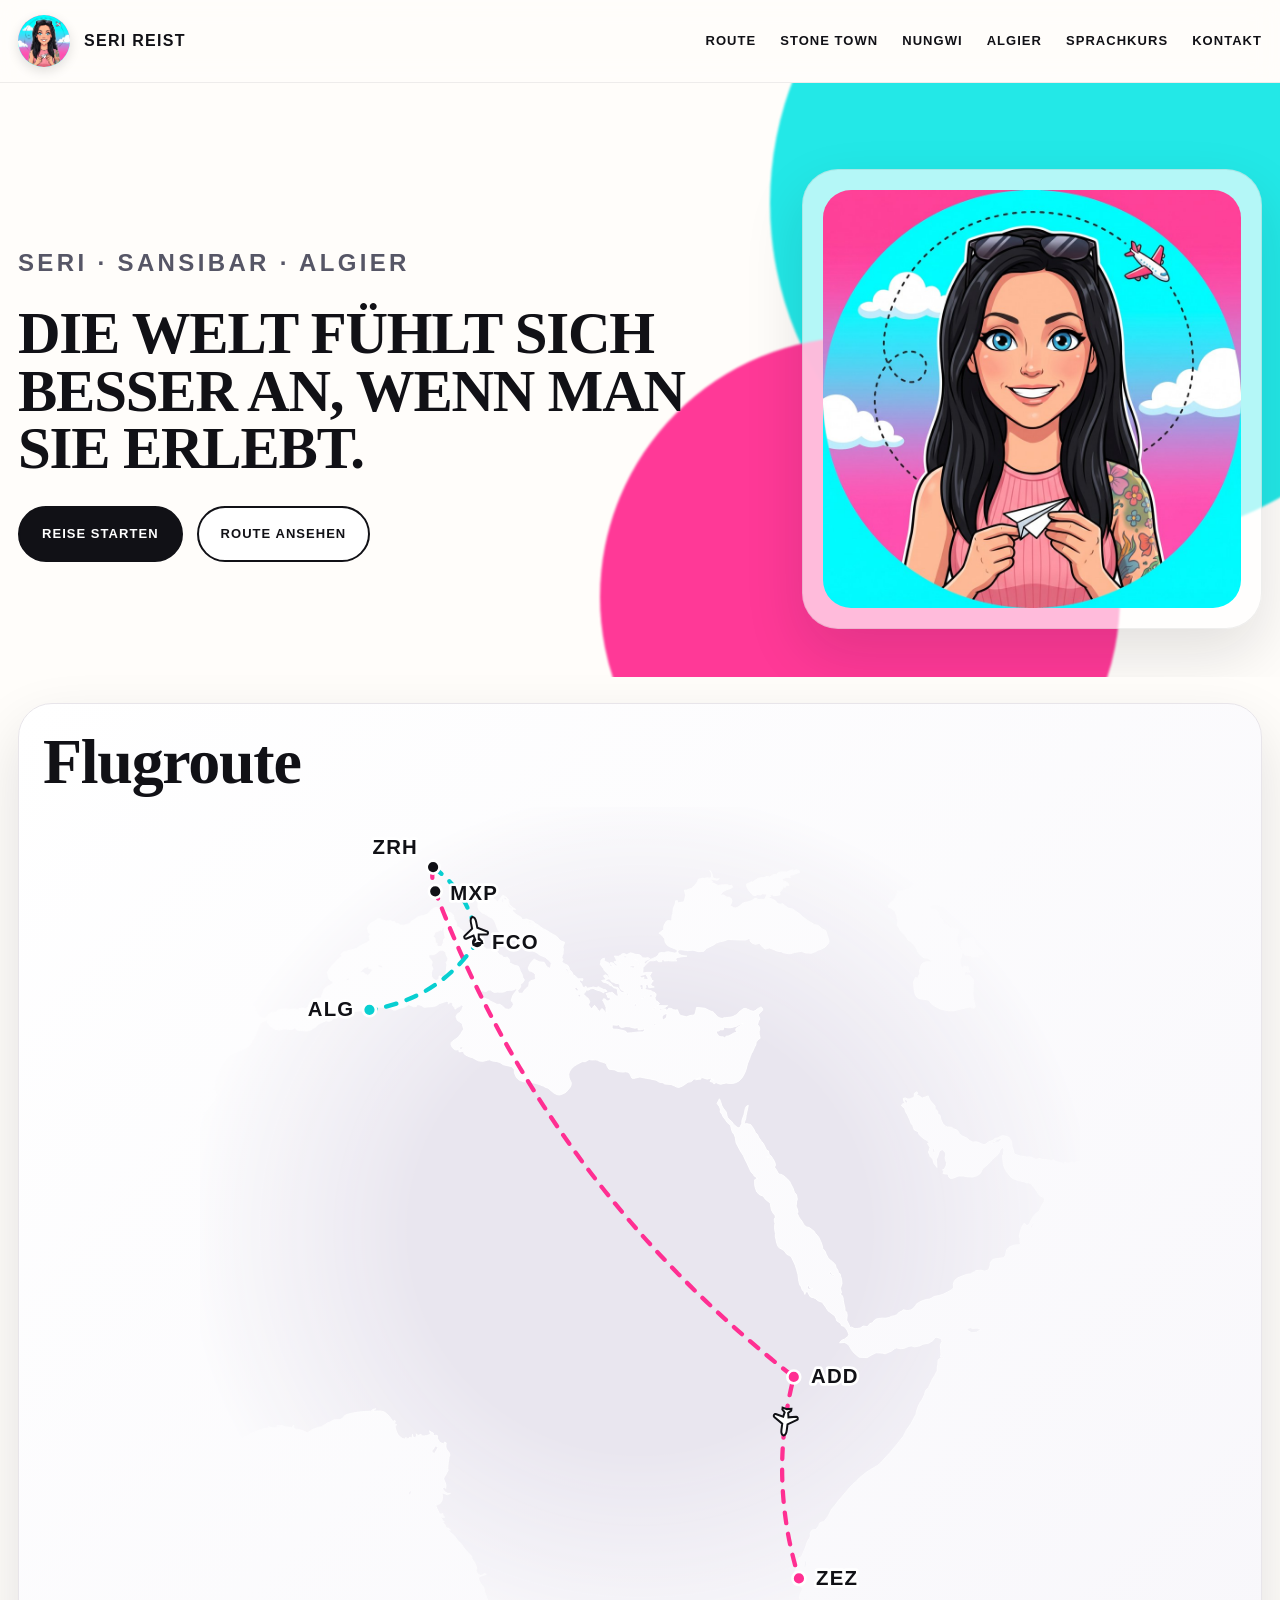
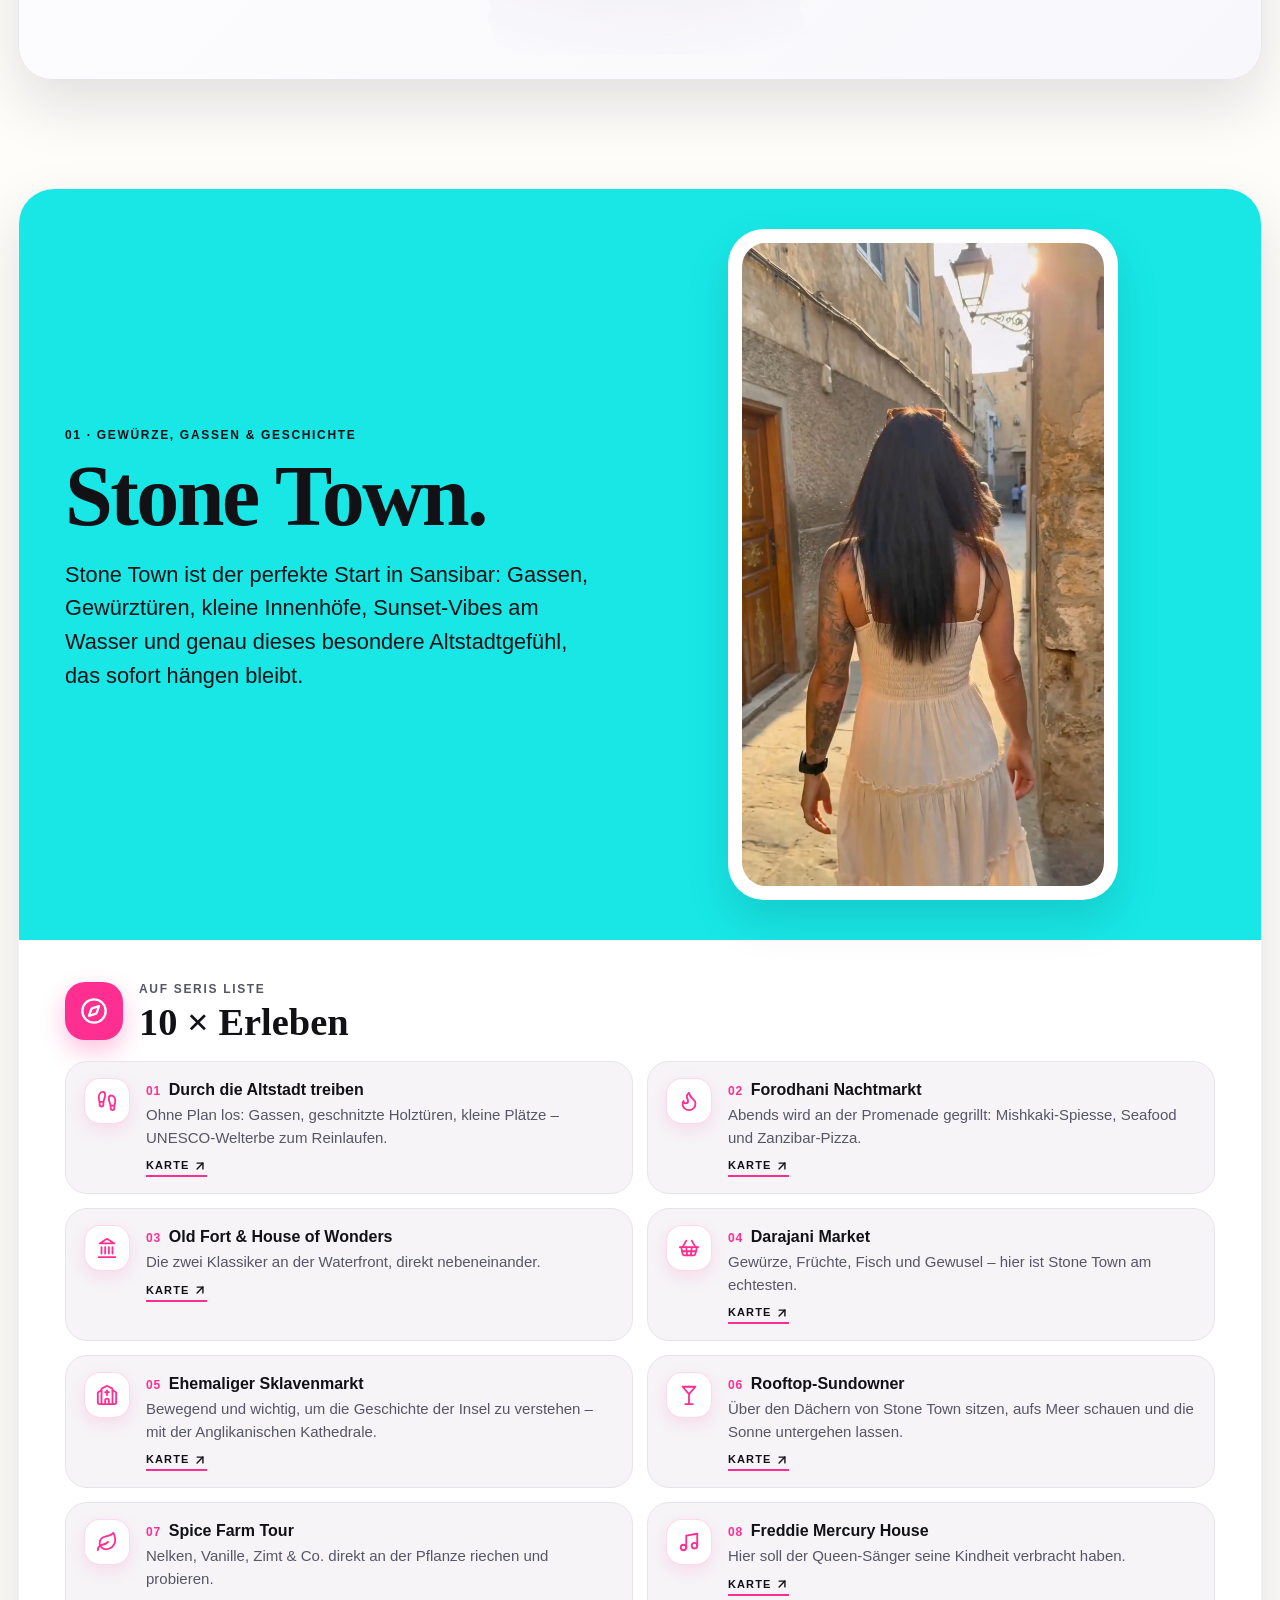
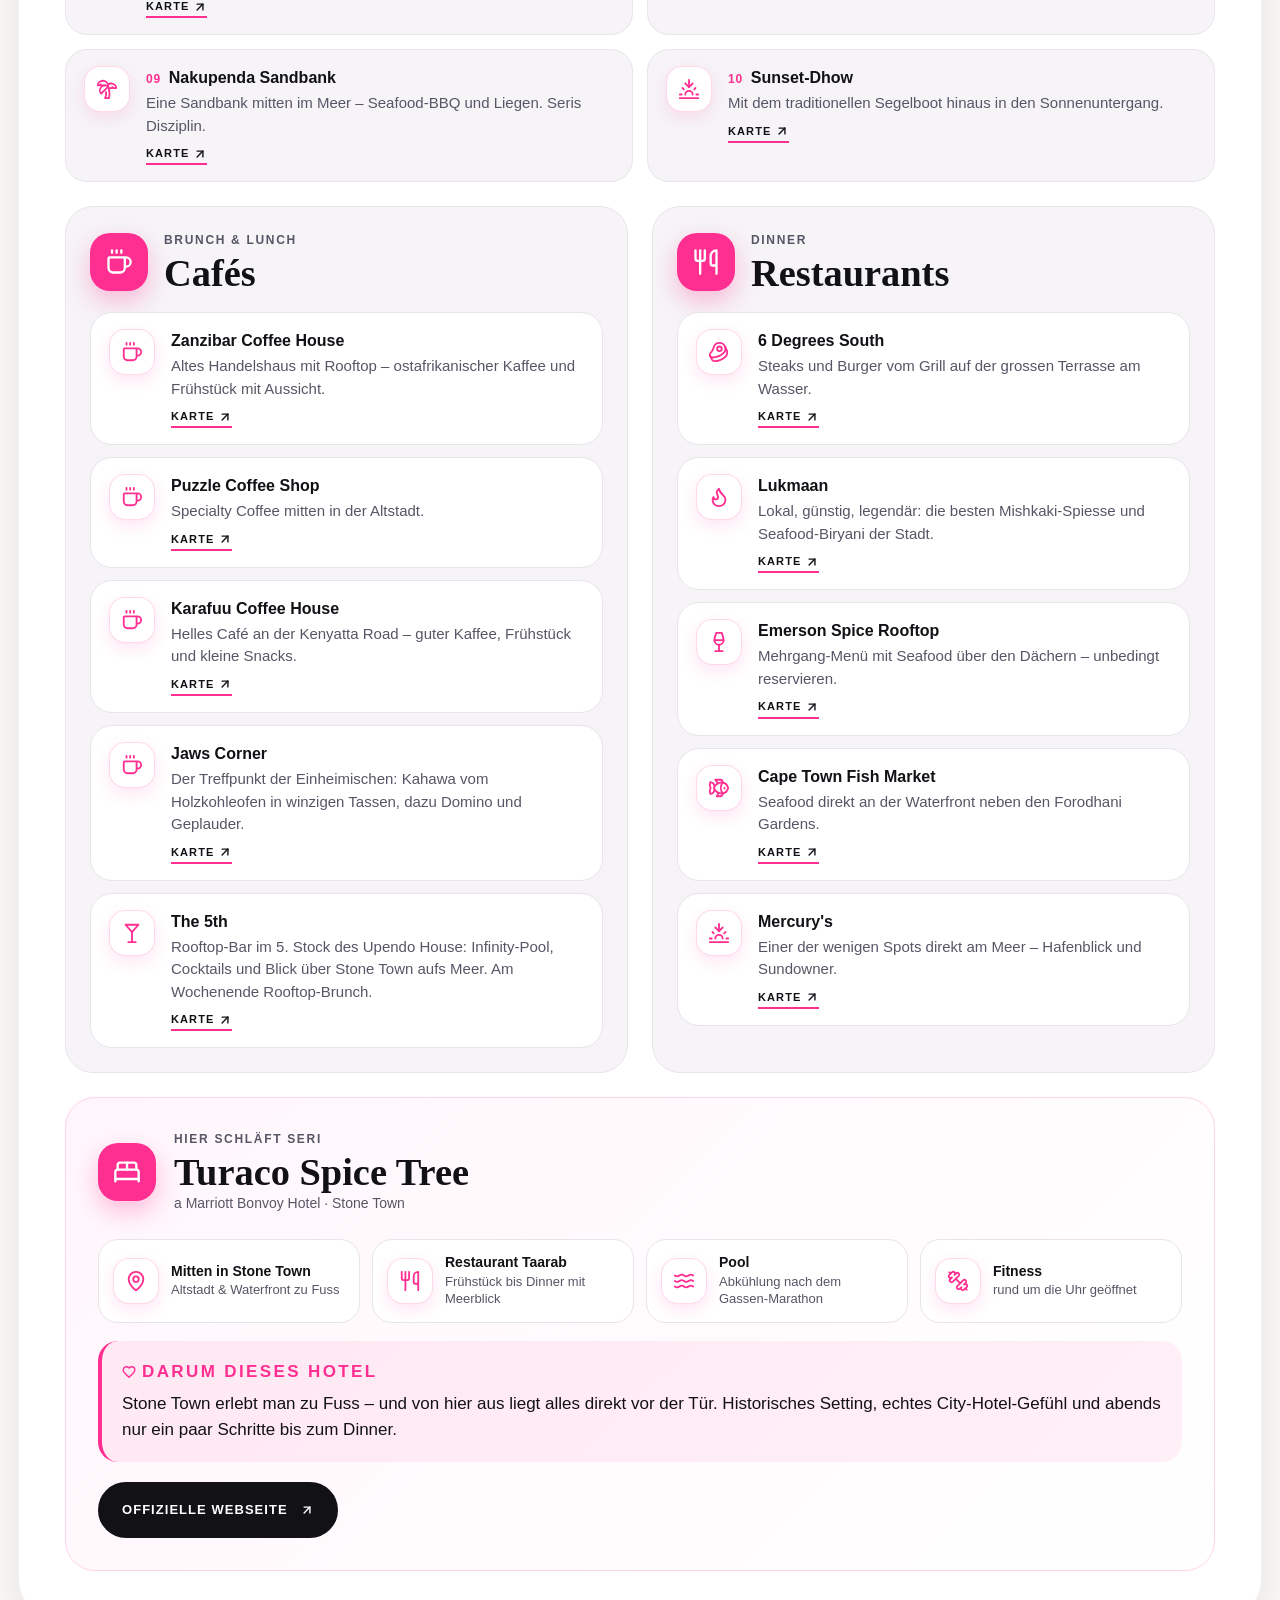
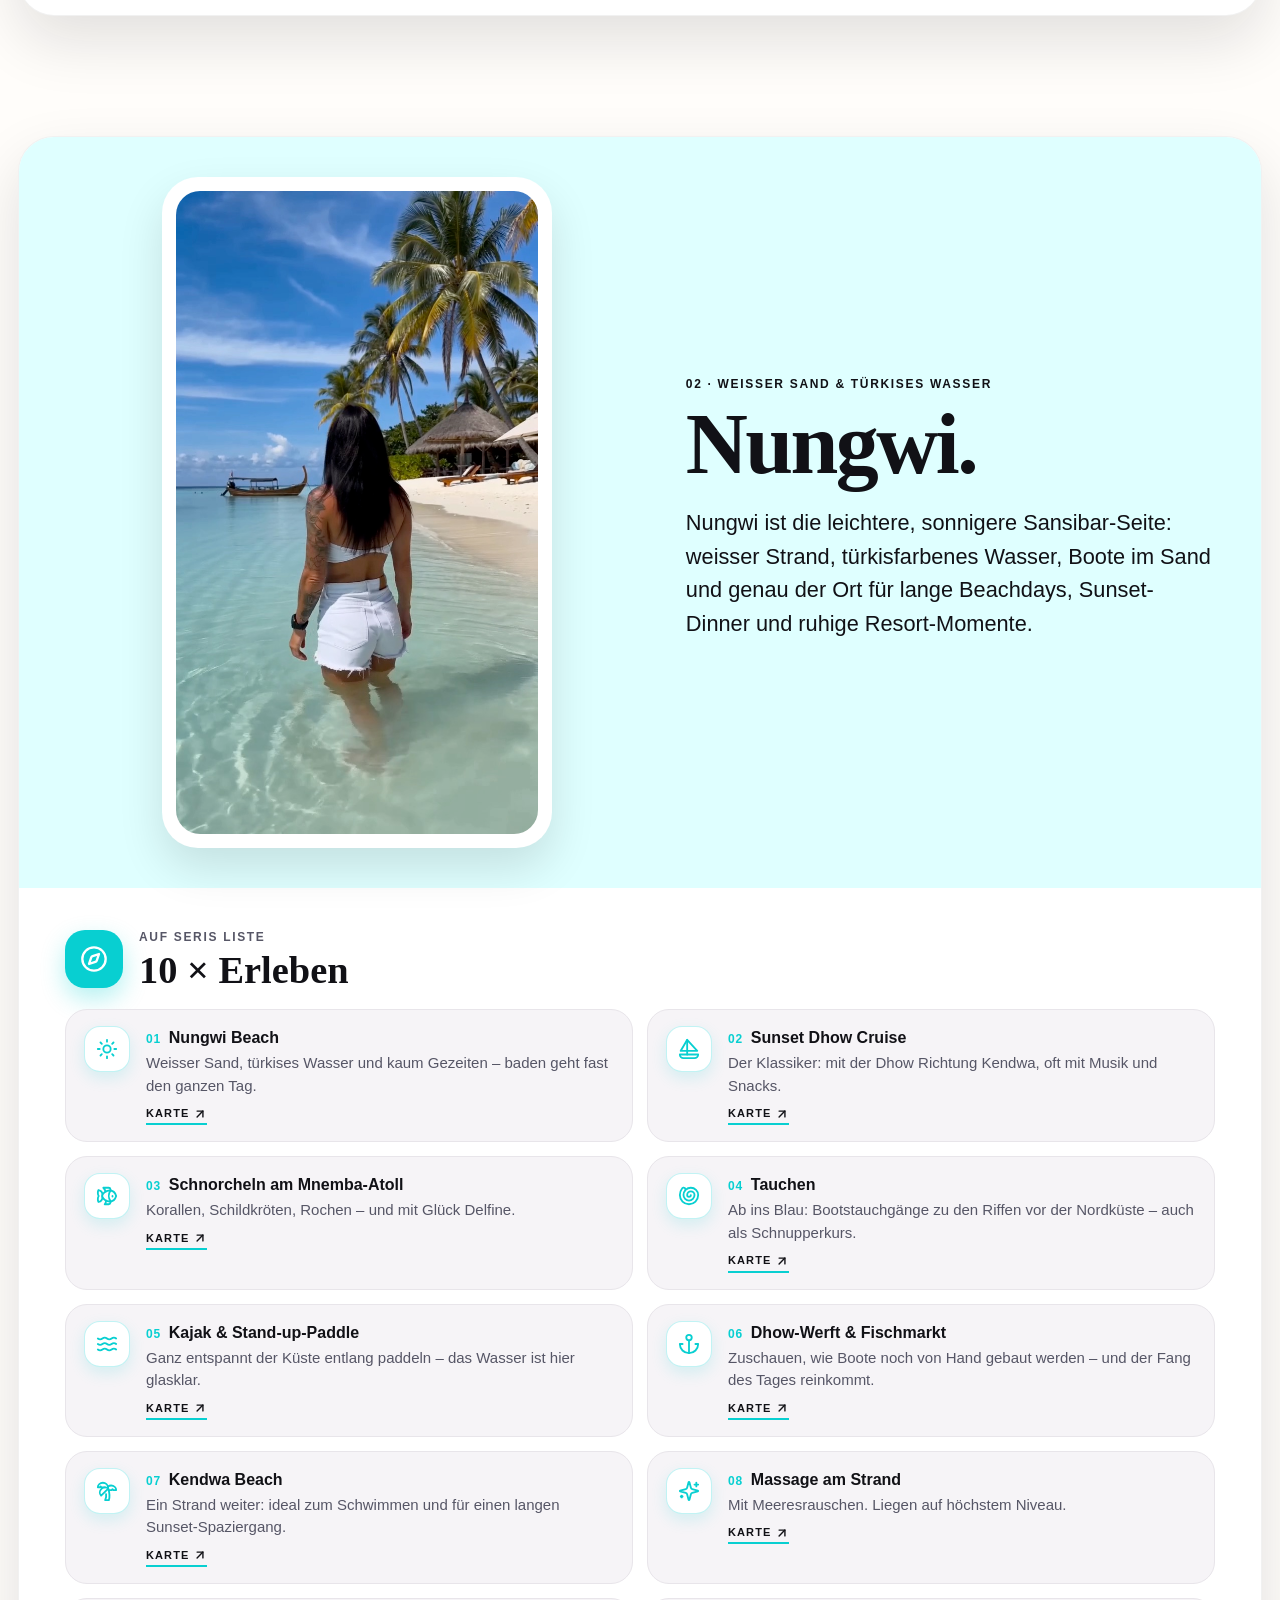
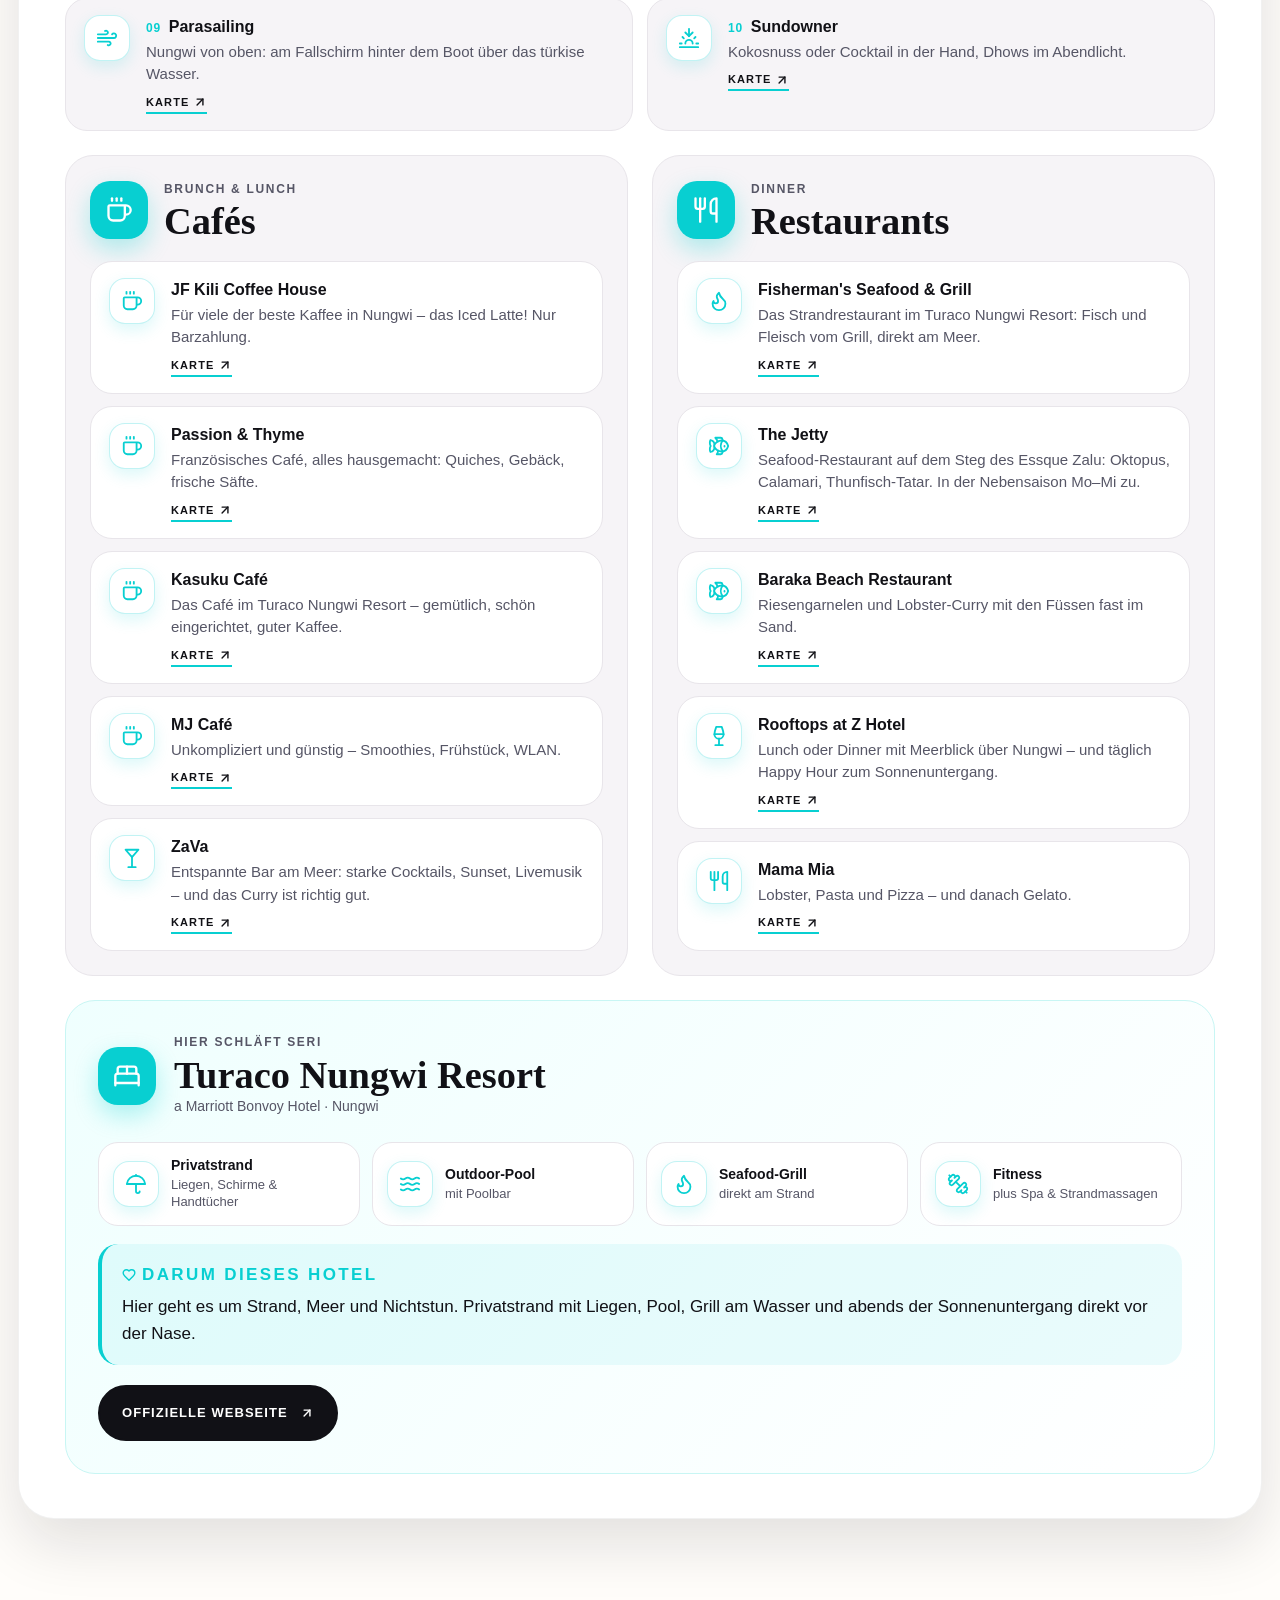
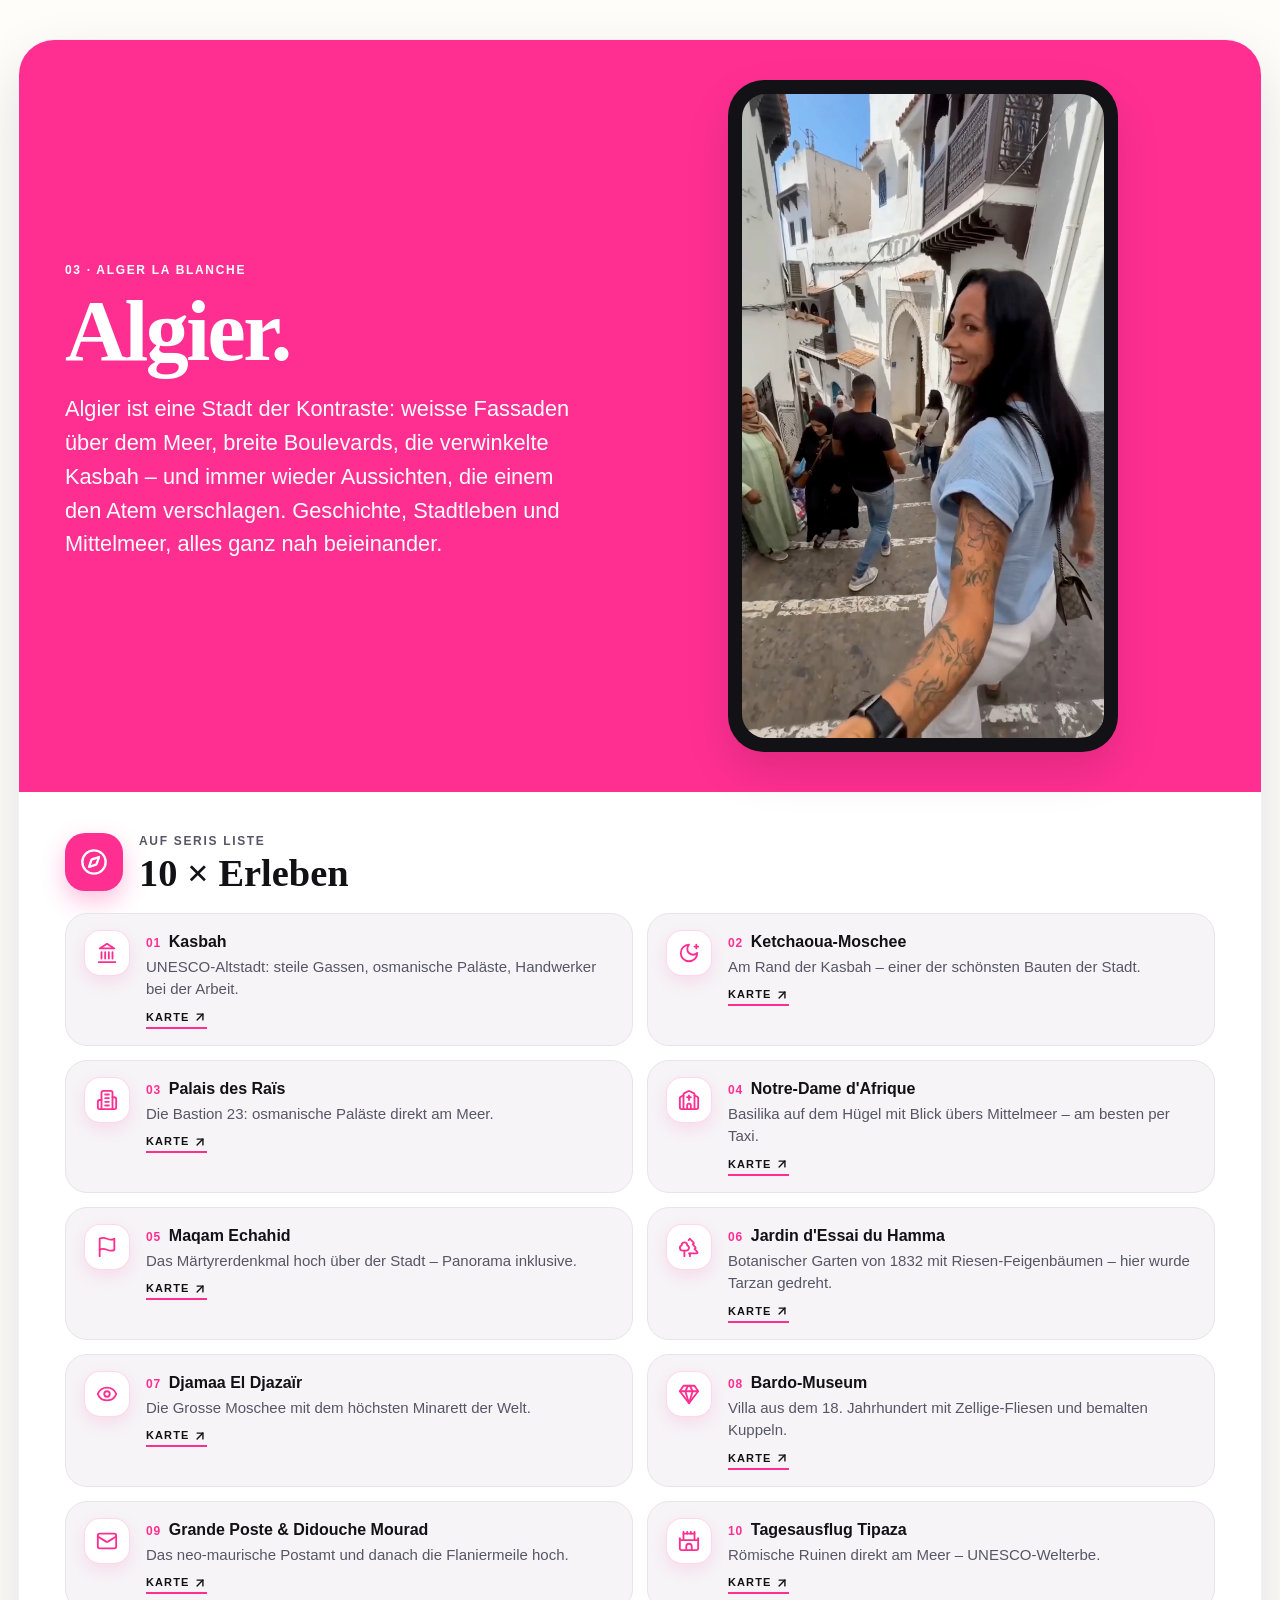
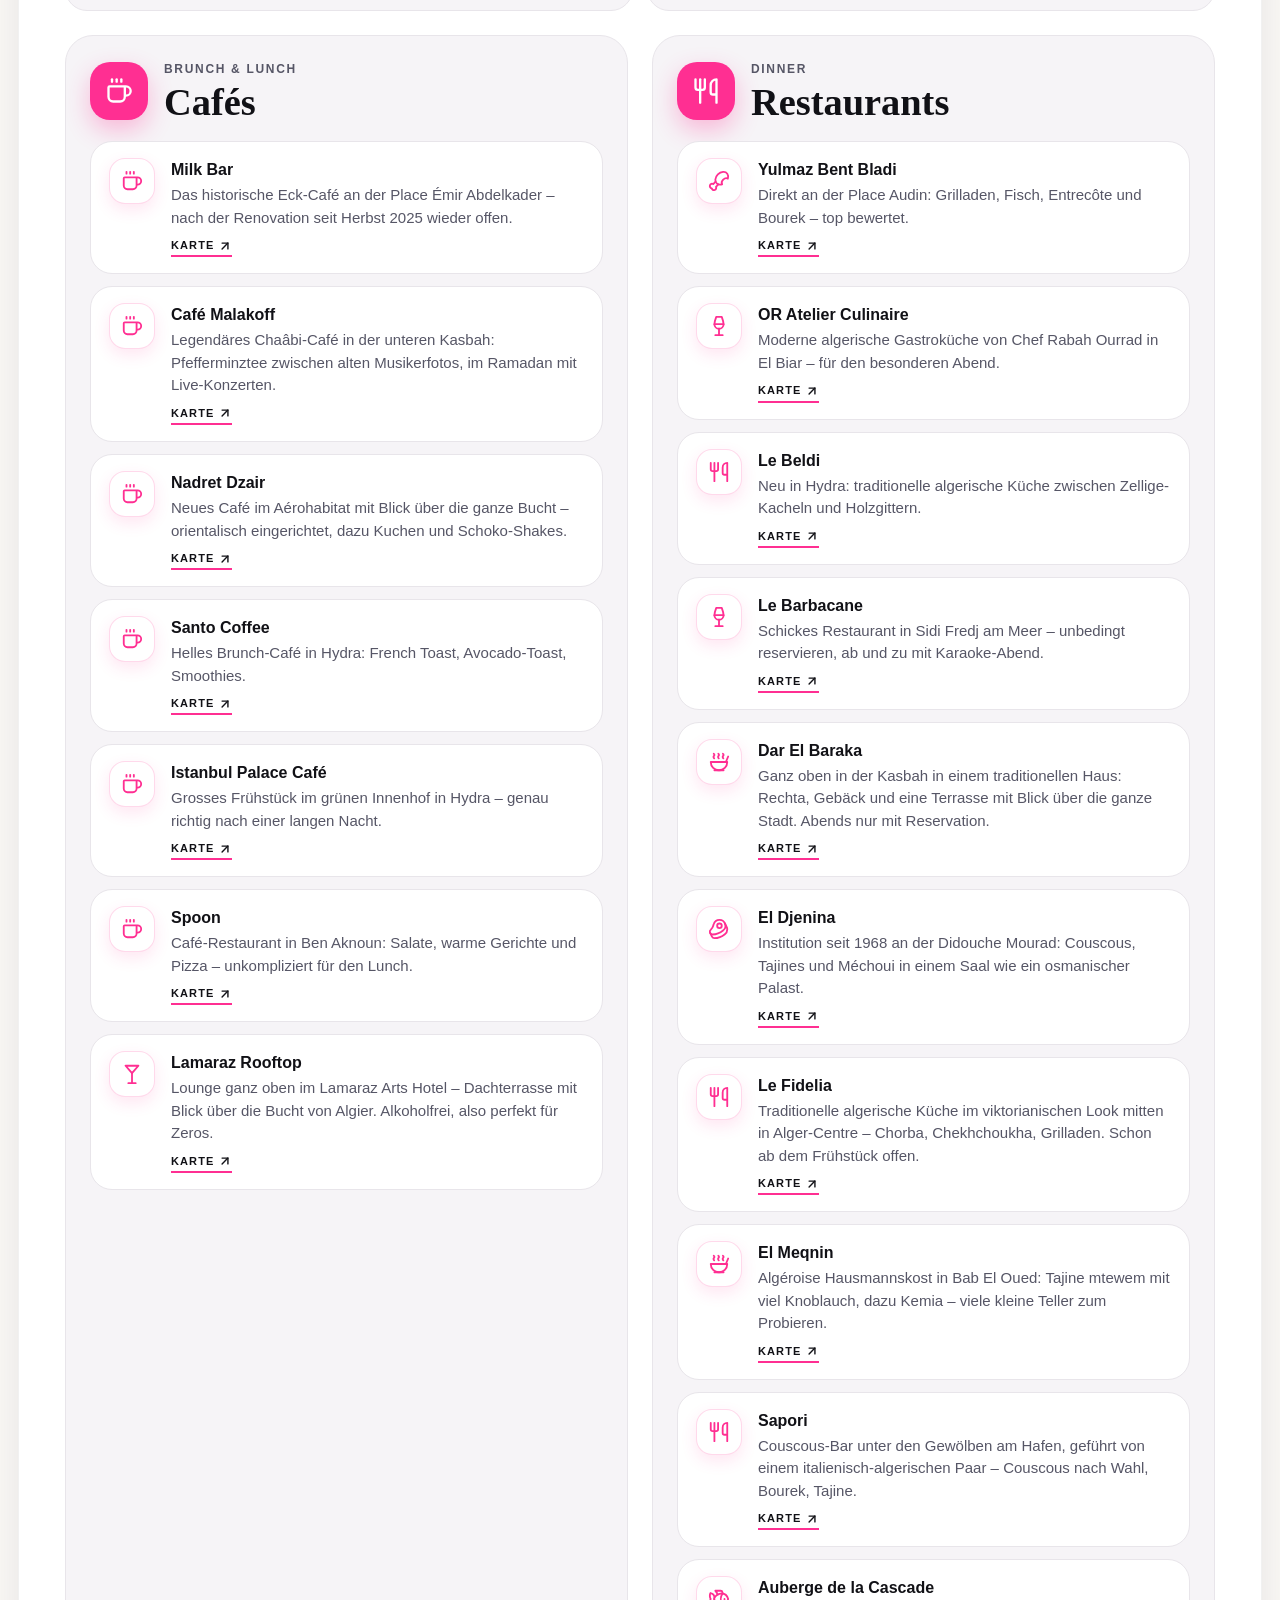
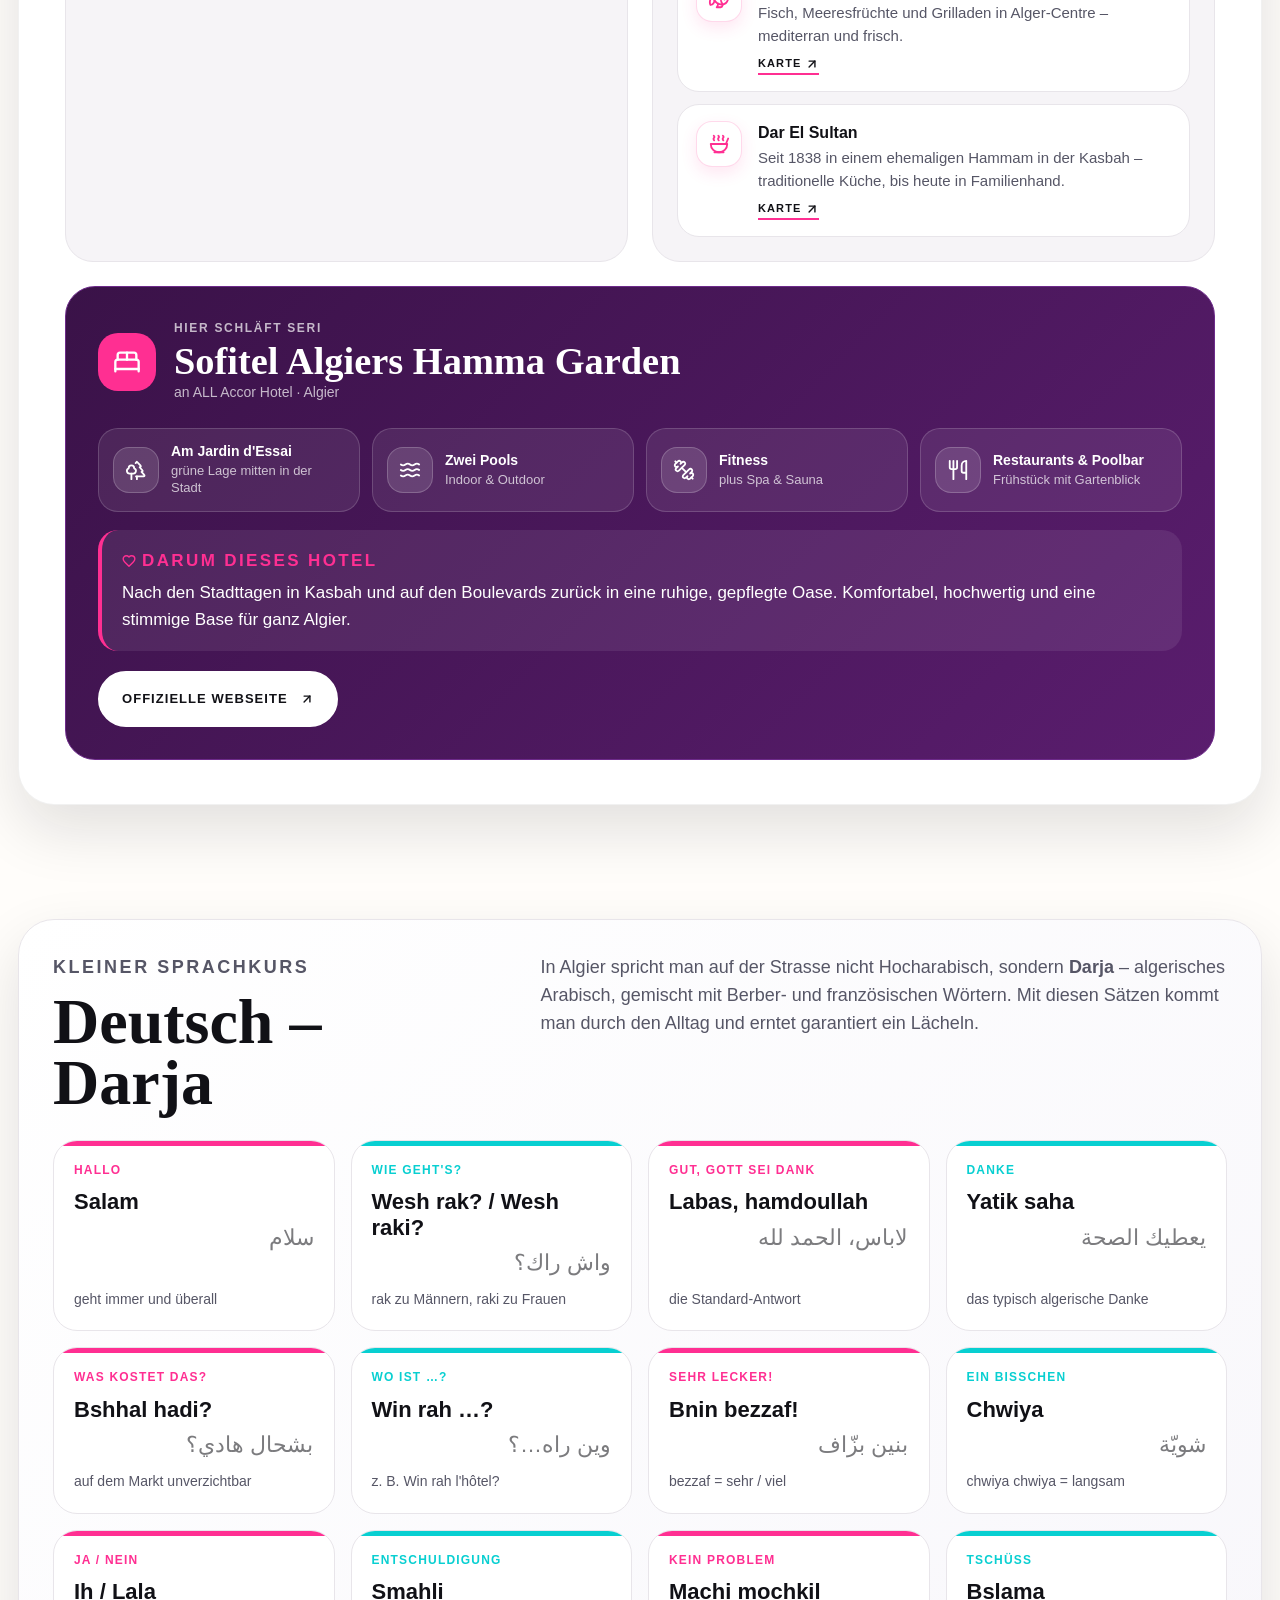
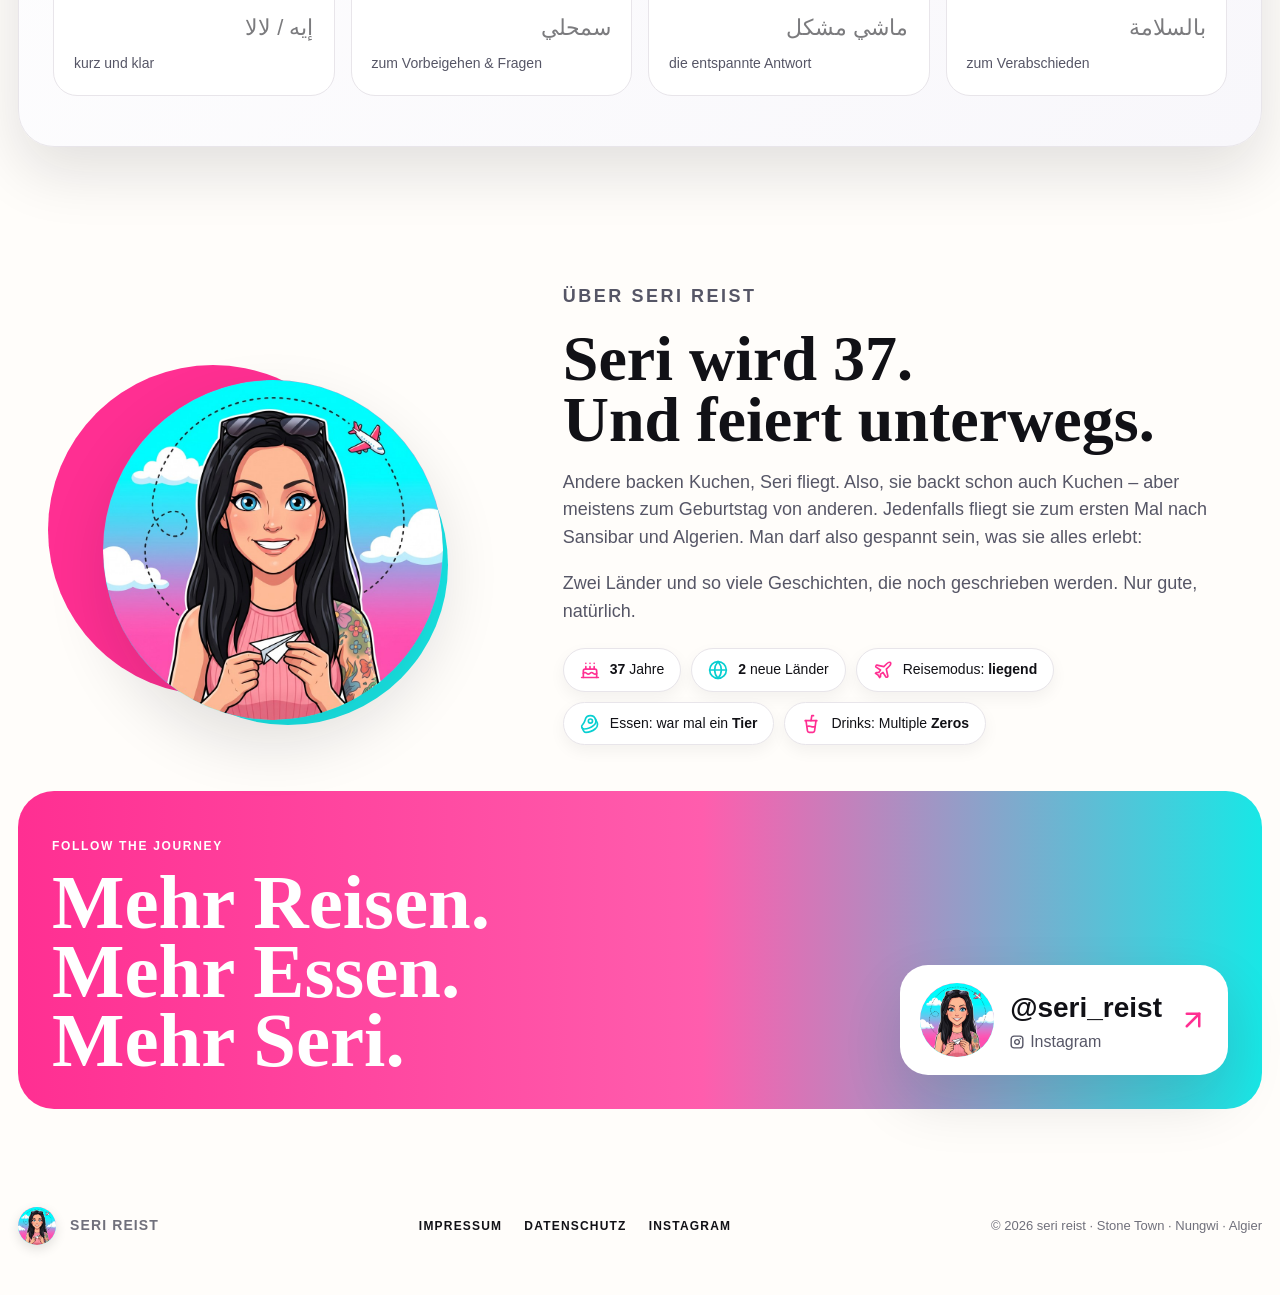
==== commit bbe800ef: "Algier: Auberge du Moulin und La Presqu'île gestrichen Co-Authored-By: Claude Opus 5.5 <noreply@anth" ====
--- a/index.html
+++ b/index.html
@@ -745,13 +745,6 @@
                   <div><p class="kicker">Dinner</p><h3 class="serif">Restaurants</h3></div>
                 </div>
                 <ul class="items"><li class="item">
-  <span class="ic-wrap"><svg class="ic" aria-hidden="true"><use href="#i-flame"/></svg></span>
-  <div class="item-body">
-    <h4>Auberge du Moulin</h4>
-    <p>Für viele das beste Méchoui Algeriens: Lamm vom Spiess. Liegt in Chéraga, also mit dem Taxi.</p>
-    <a class="maplink" href="https://www.google.com/maps/search/?api=1&query=Auberge+du+Moulin+Cheraga" target="_blank" rel="noopener">Karte <svg class="ic-s" aria-hidden="true"><use href="#i-arrow-up-right"/></svg></a>
-  </div>
-</li><li class="item">
   <span class="ic-wrap"><svg class="ic" aria-hidden="true"><use href="#i-drumstick"/></svg></span>
   <div class="item-body">
     <h4>Yulmaz Bent Bladi</h4>
@@ -771,13 +764,6 @@
     <h4>Le Beldi</h4>
     <p>Neu in Hydra: traditionelle algerische Küche zwischen Zellige-Kacheln und Holzgittern.</p>
     <a class="maplink" href="https://www.google.com/maps/search/?api=1&query=Le+Beldi+Hydra+Alger" target="_blank" rel="noopener">Karte <svg class="ic-s" aria-hidden="true"><use href="#i-arrow-up-right"/></svg></a>
-  </div>
-</li><li class="item">
-  <span class="ic-wrap"><svg class="ic" aria-hidden="true"><use href="#i-fish"/></svg></span>
-  <div class="item-body">
-    <h4>La Presqu&#x27;île</h4>
-    <p>Fischrestaurant in Sidi Yahia: Fisch selbst aussuchen, dienstags Zackenbarsch-Couscous (am Vortag bestellen), freitags Chaâbi-Abend.</p>
-    <a class="maplink" href="https://www.google.com/maps/search/?api=1&query=La+Presqu%27ile+Restaurant+Sidi+Yahia+Alger" target="_blank" rel="noopener">Karte <svg class="ic-s" aria-hidden="true"><use href="#i-arrow-up-right"/></svg></a>
   </div>
 </li><li class="item">
   <span class="ic-wrap"><svg class="ic" aria-hidden="true"><use href="#i-wine"/></svg></span>
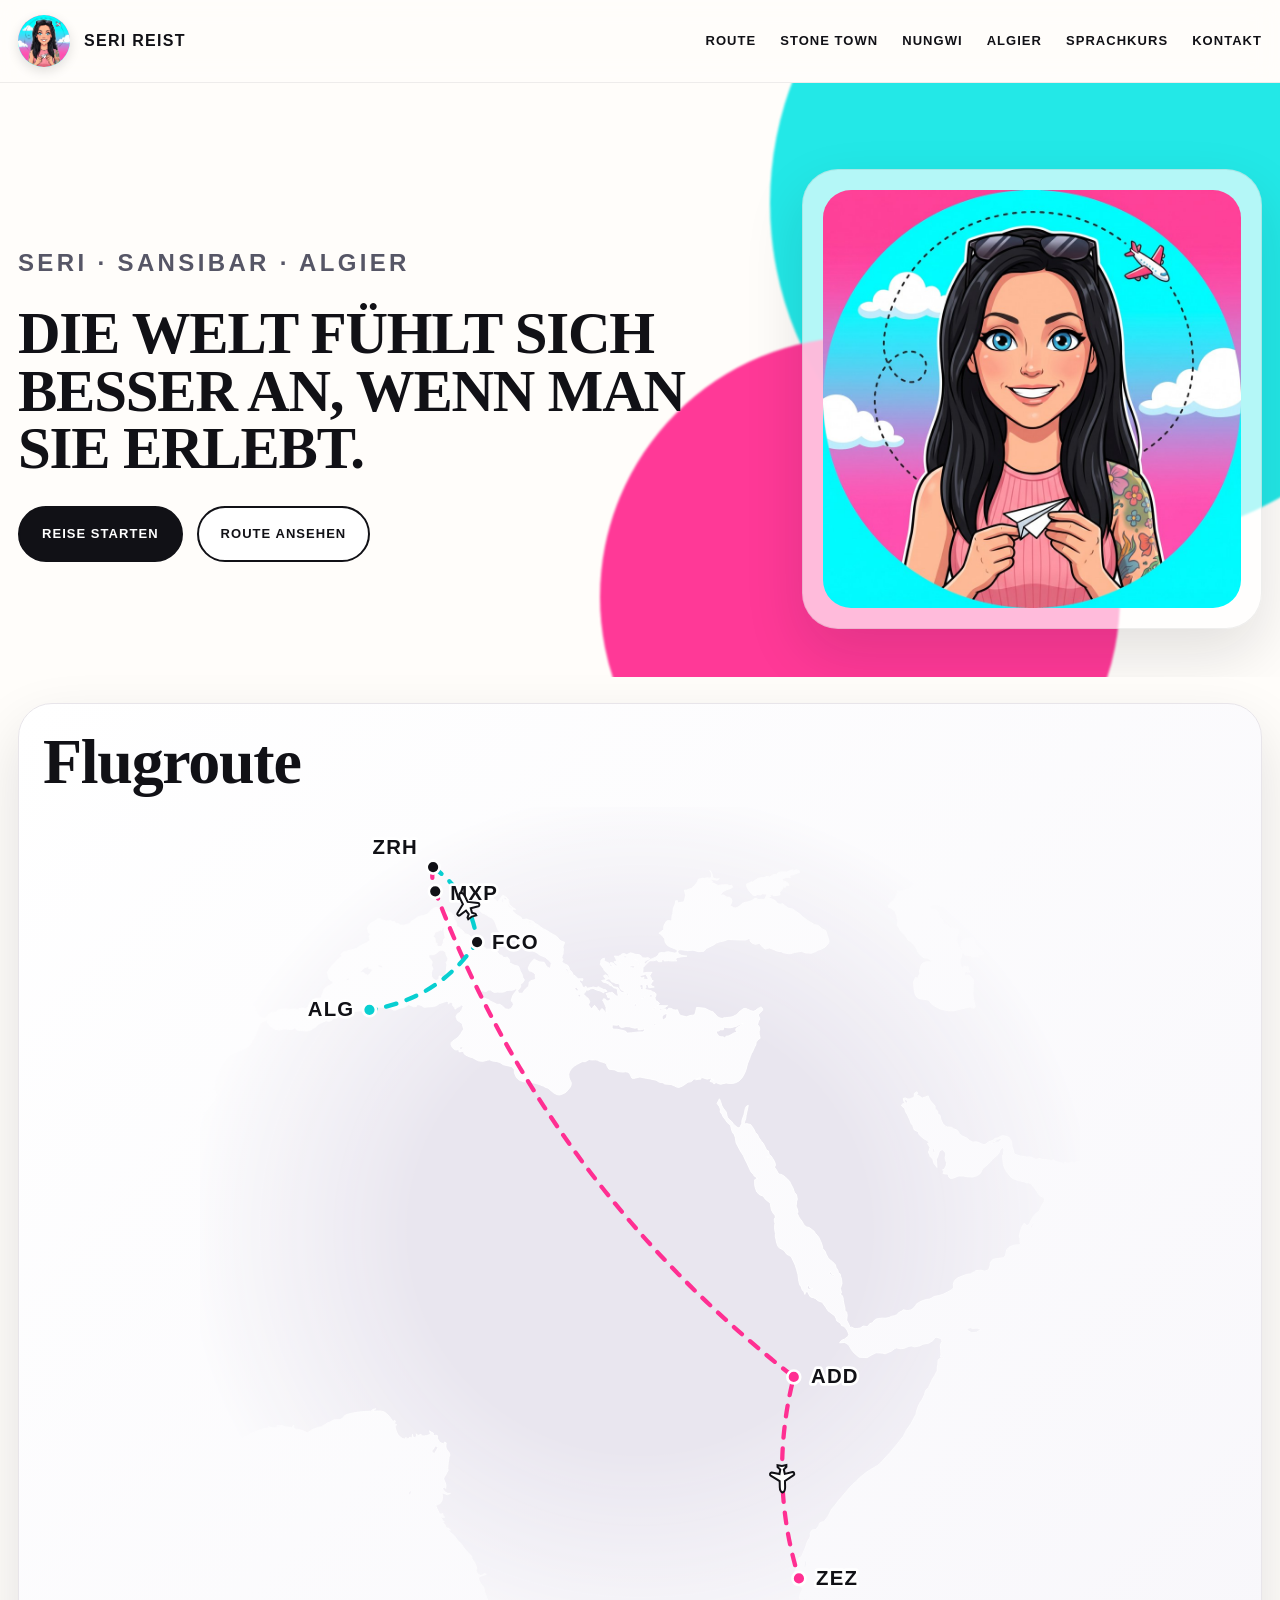
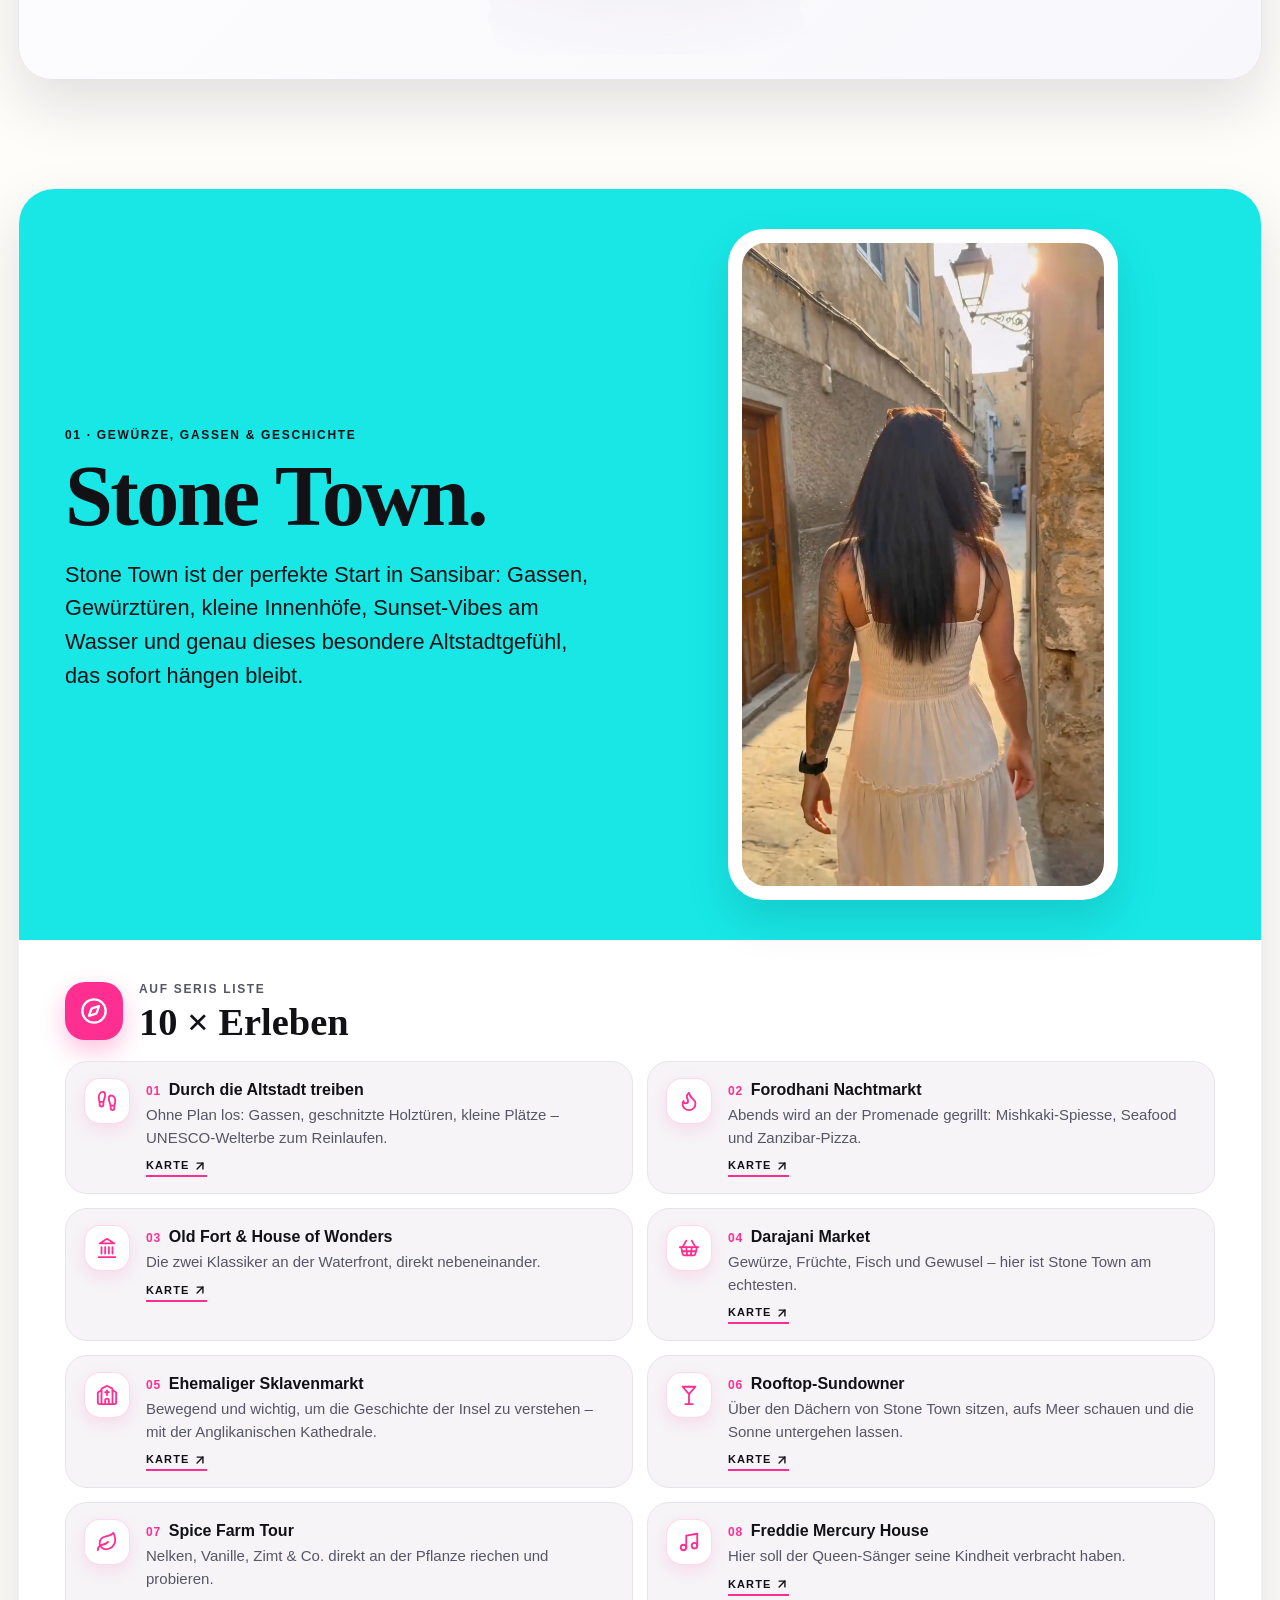
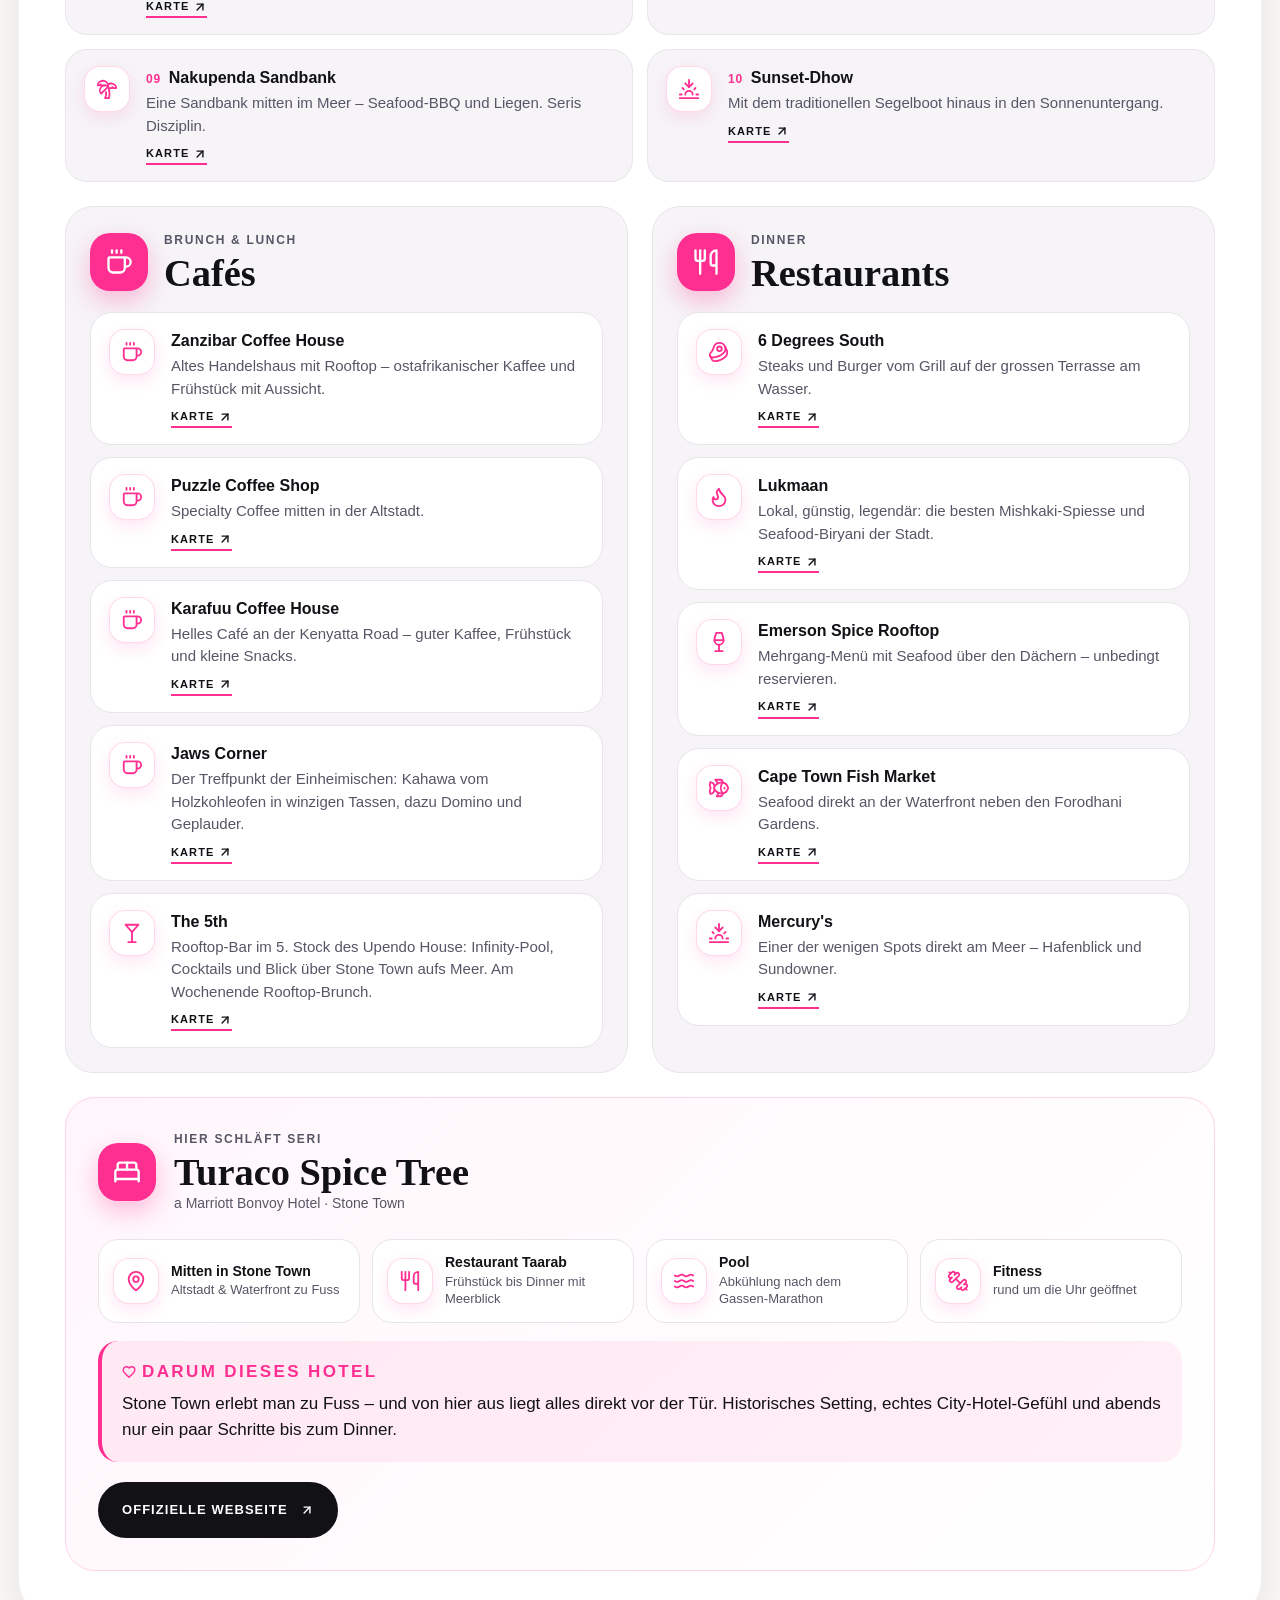
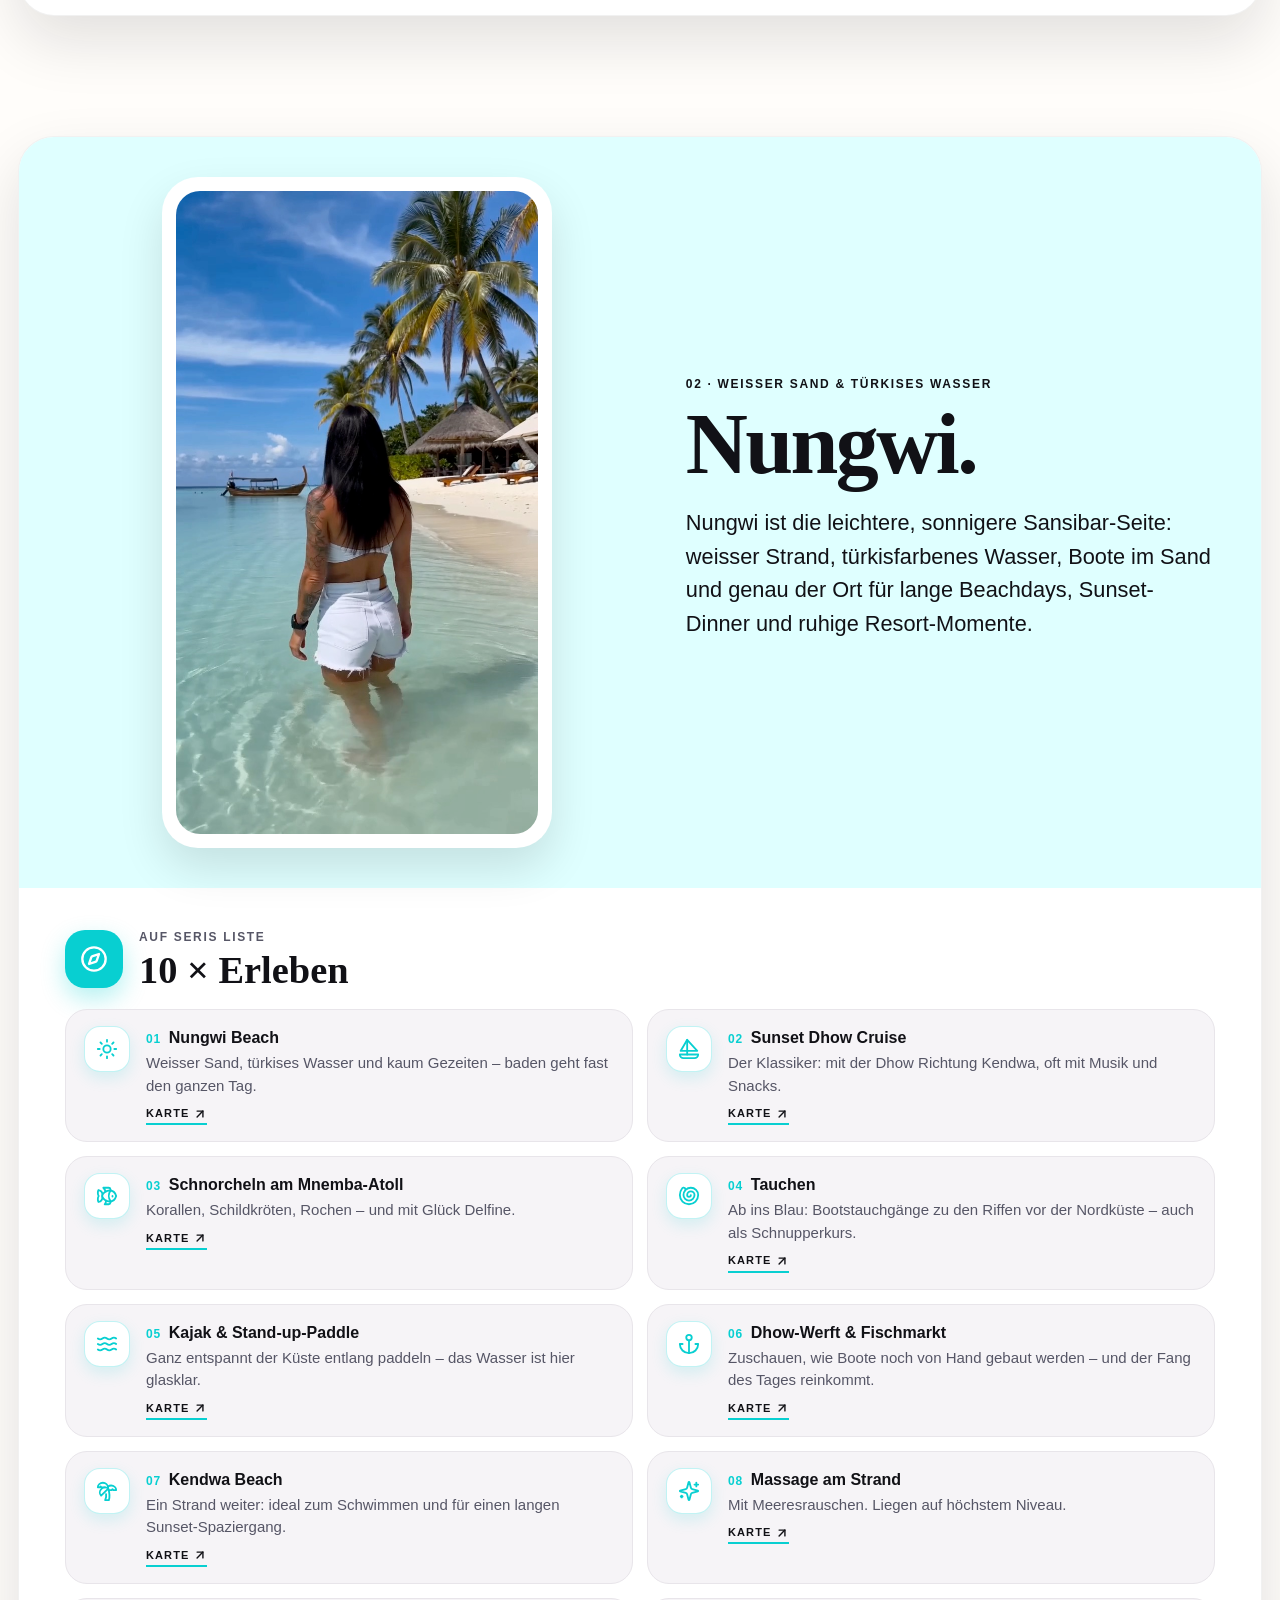
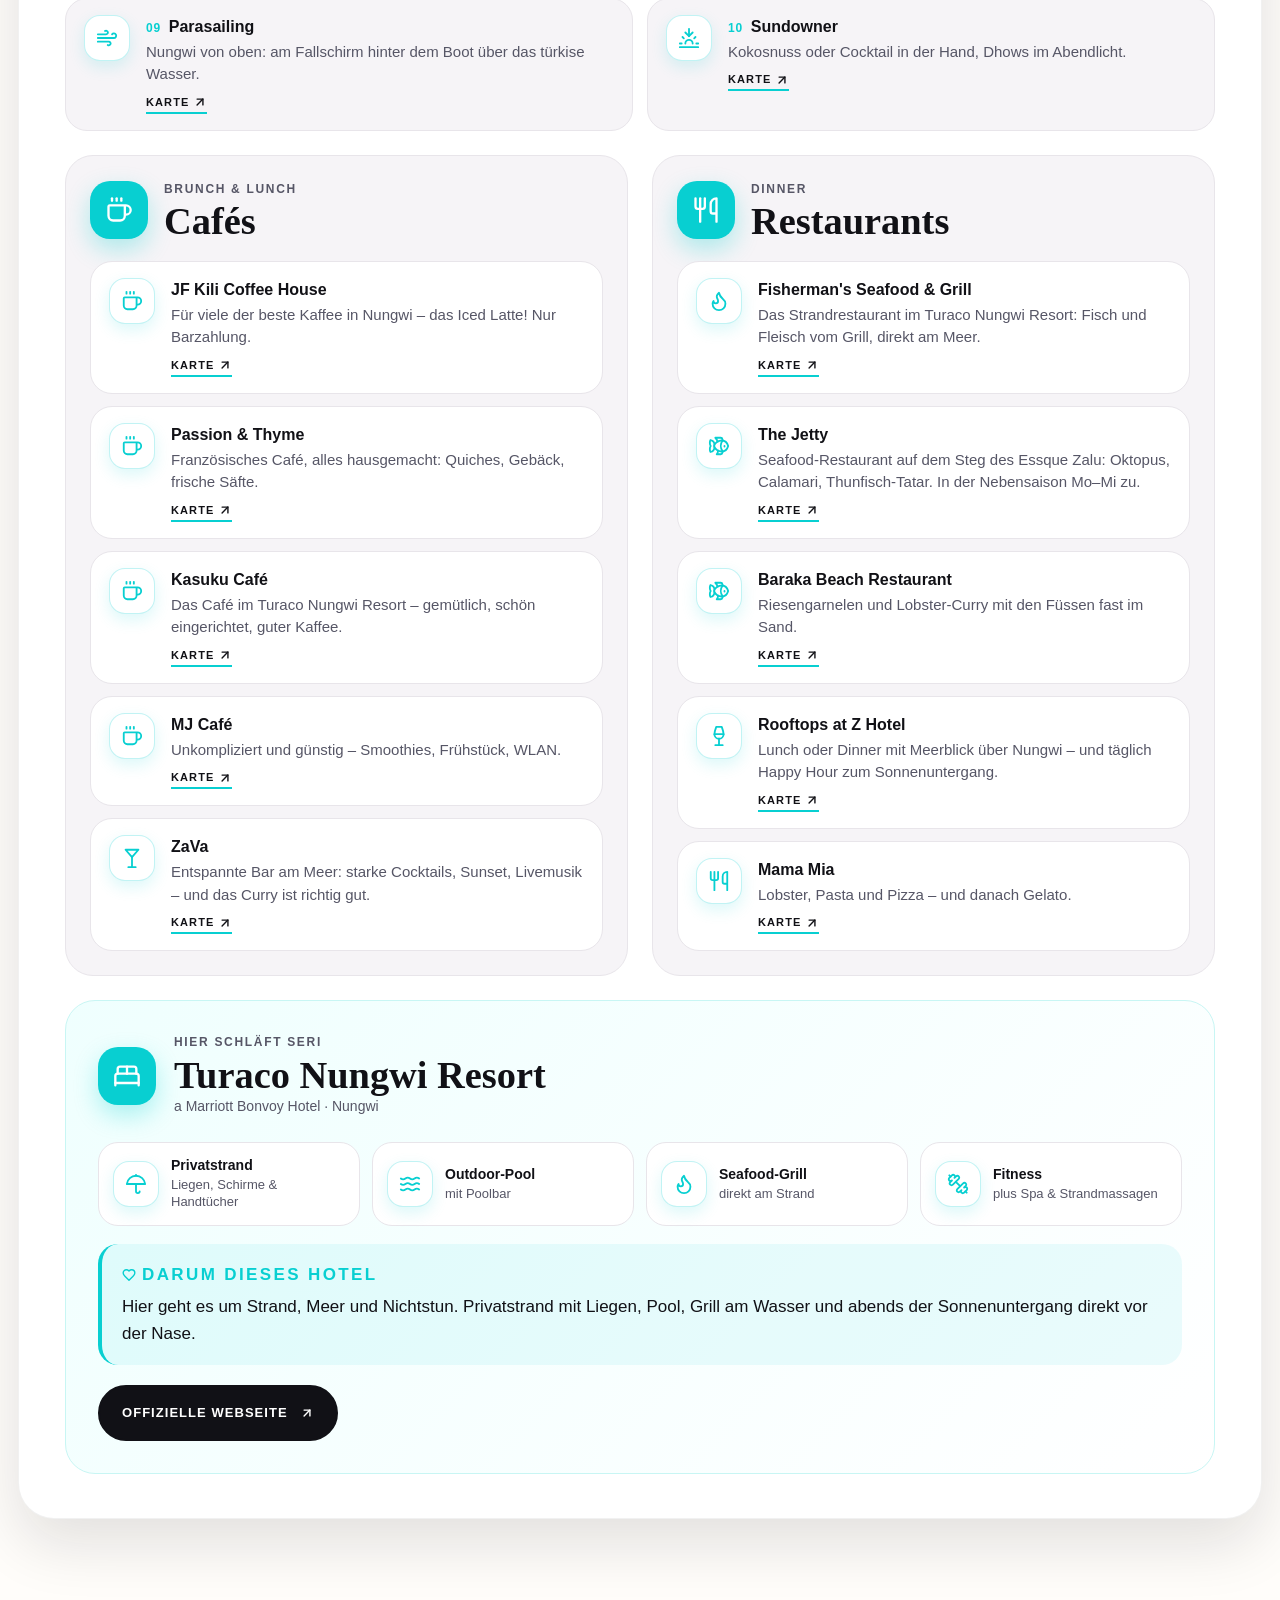
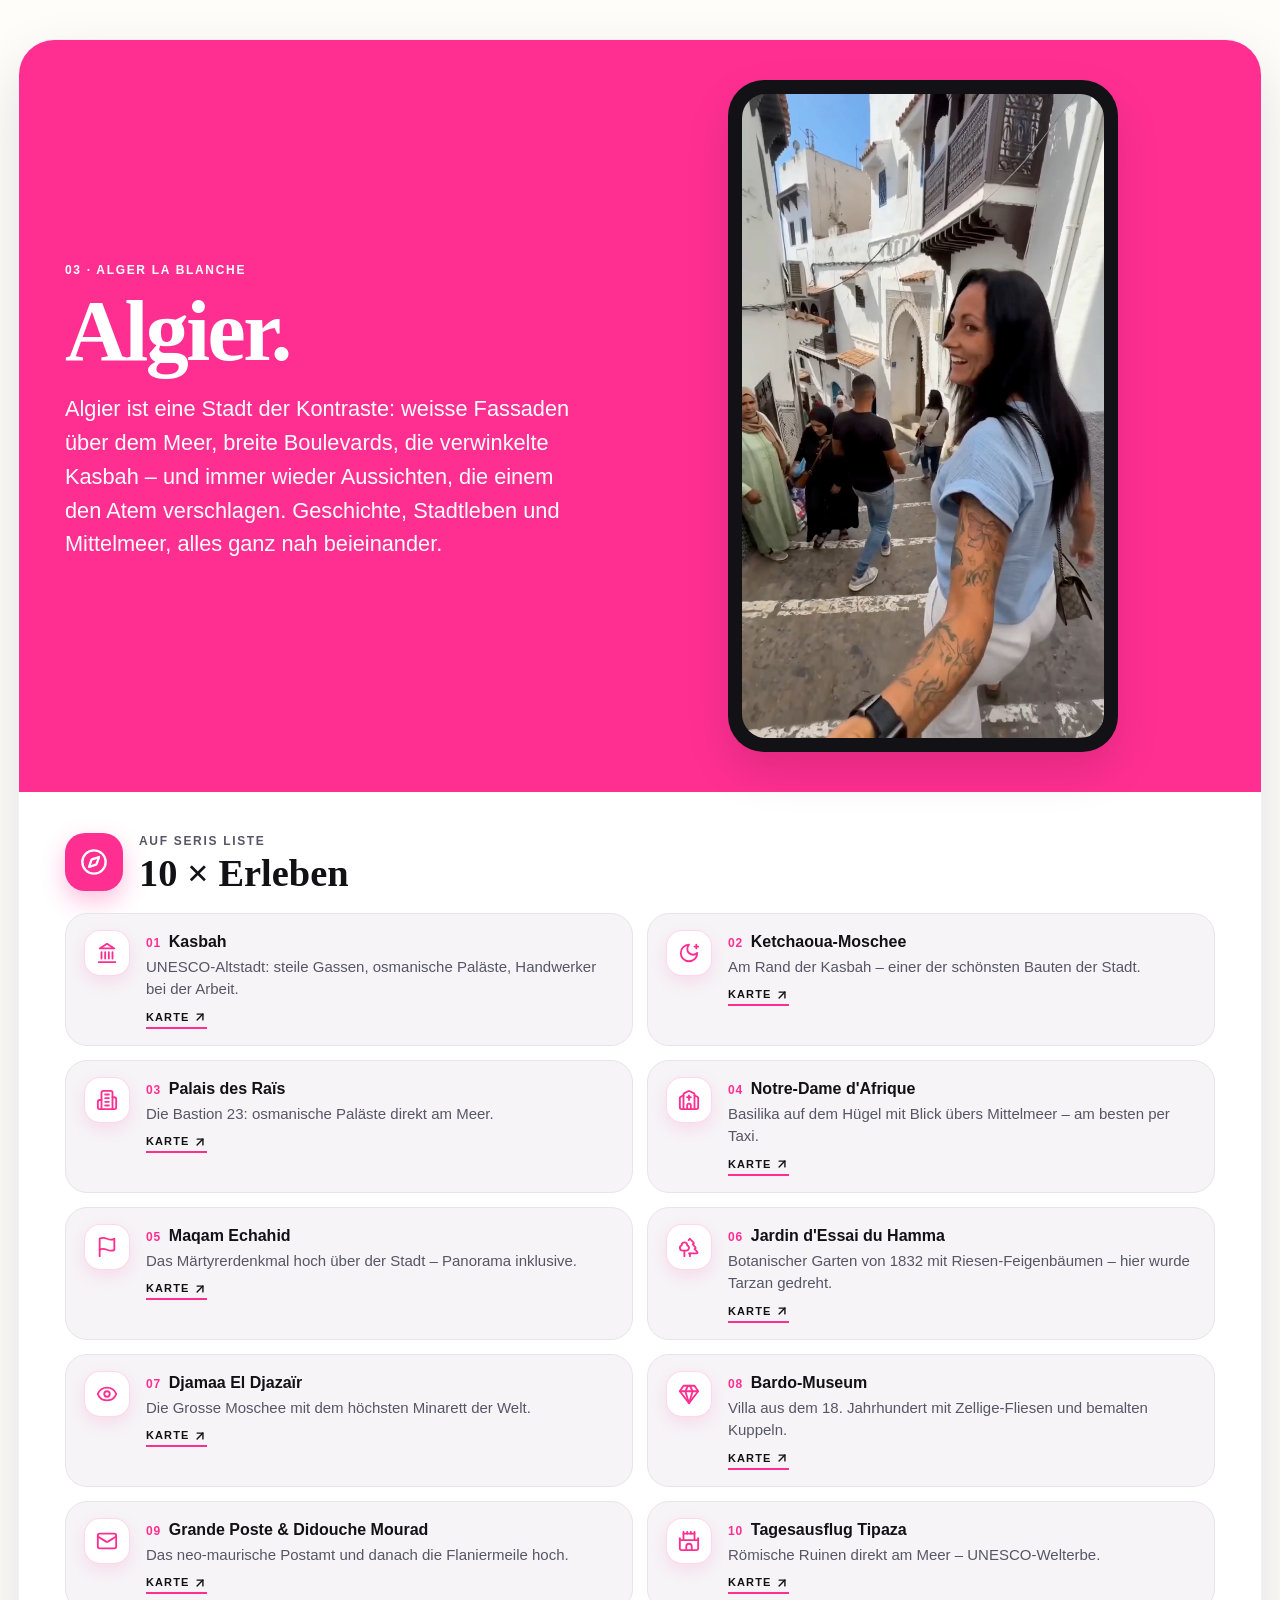
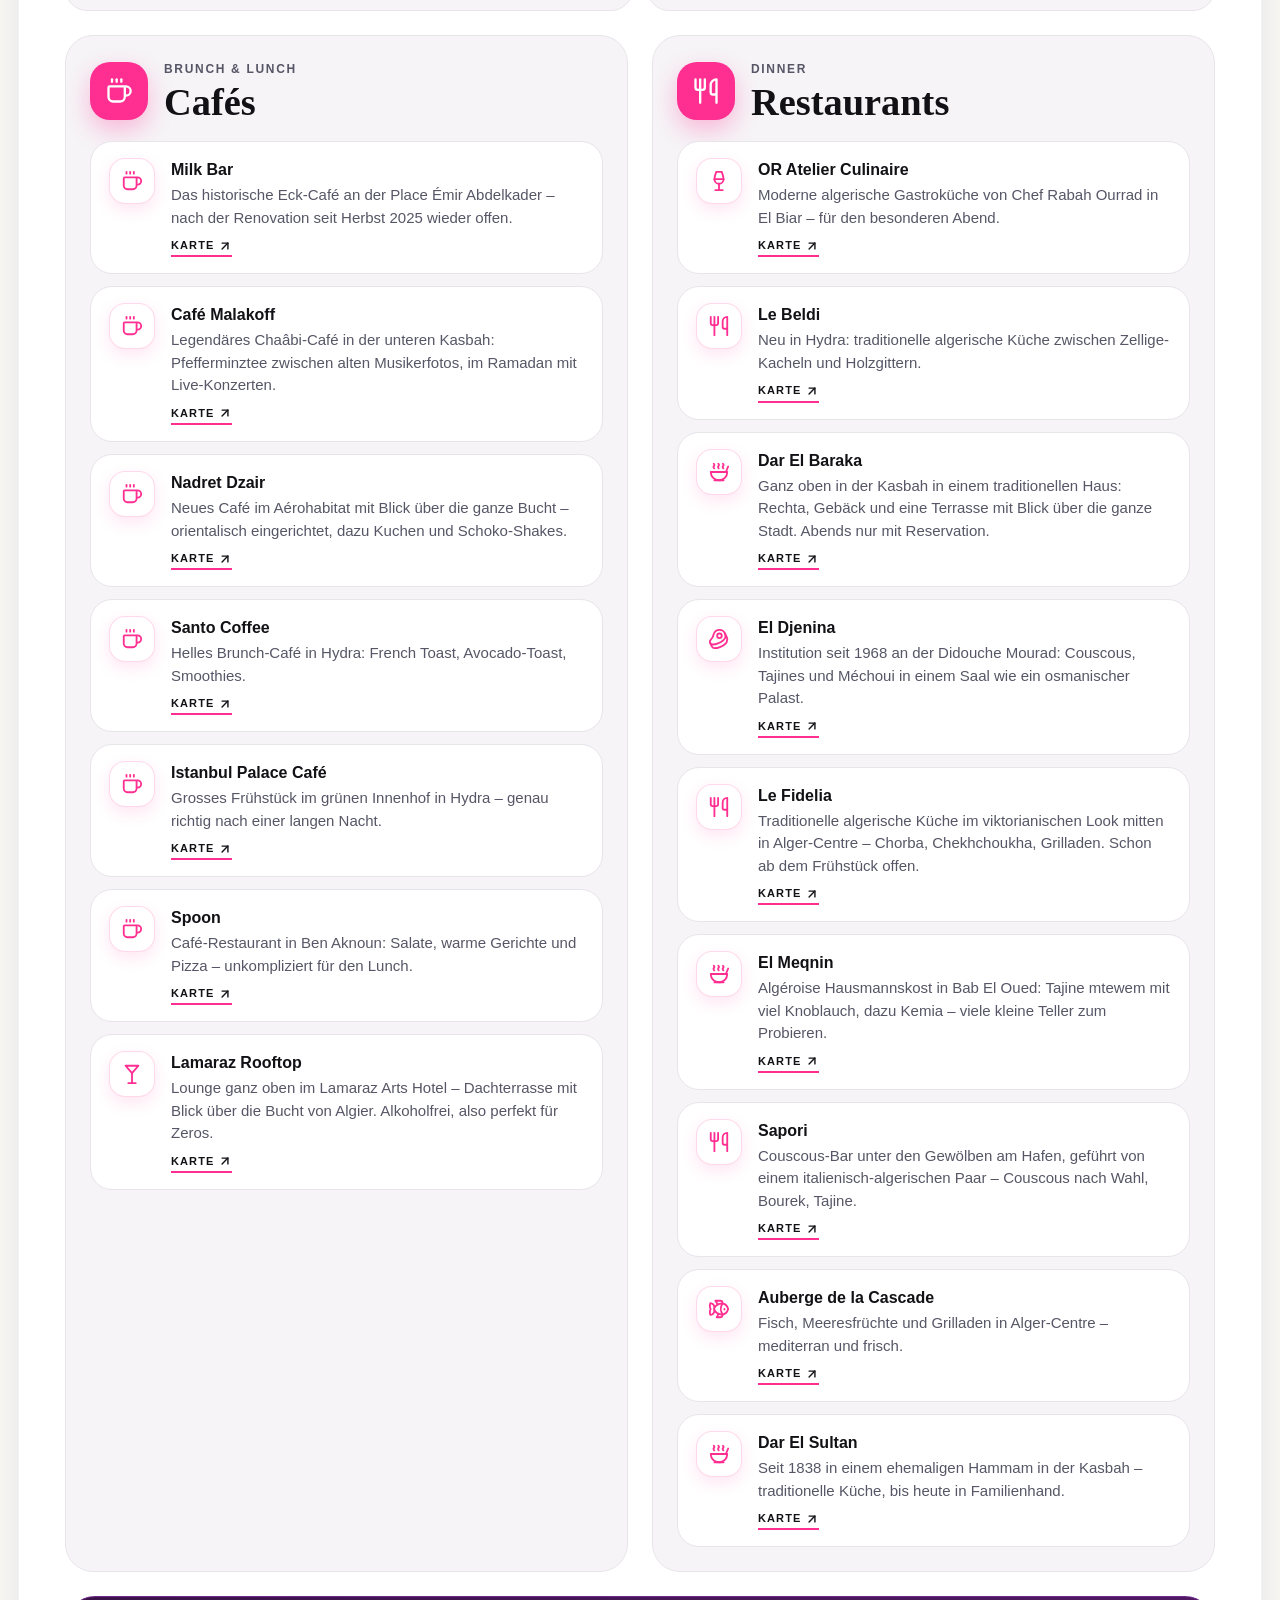
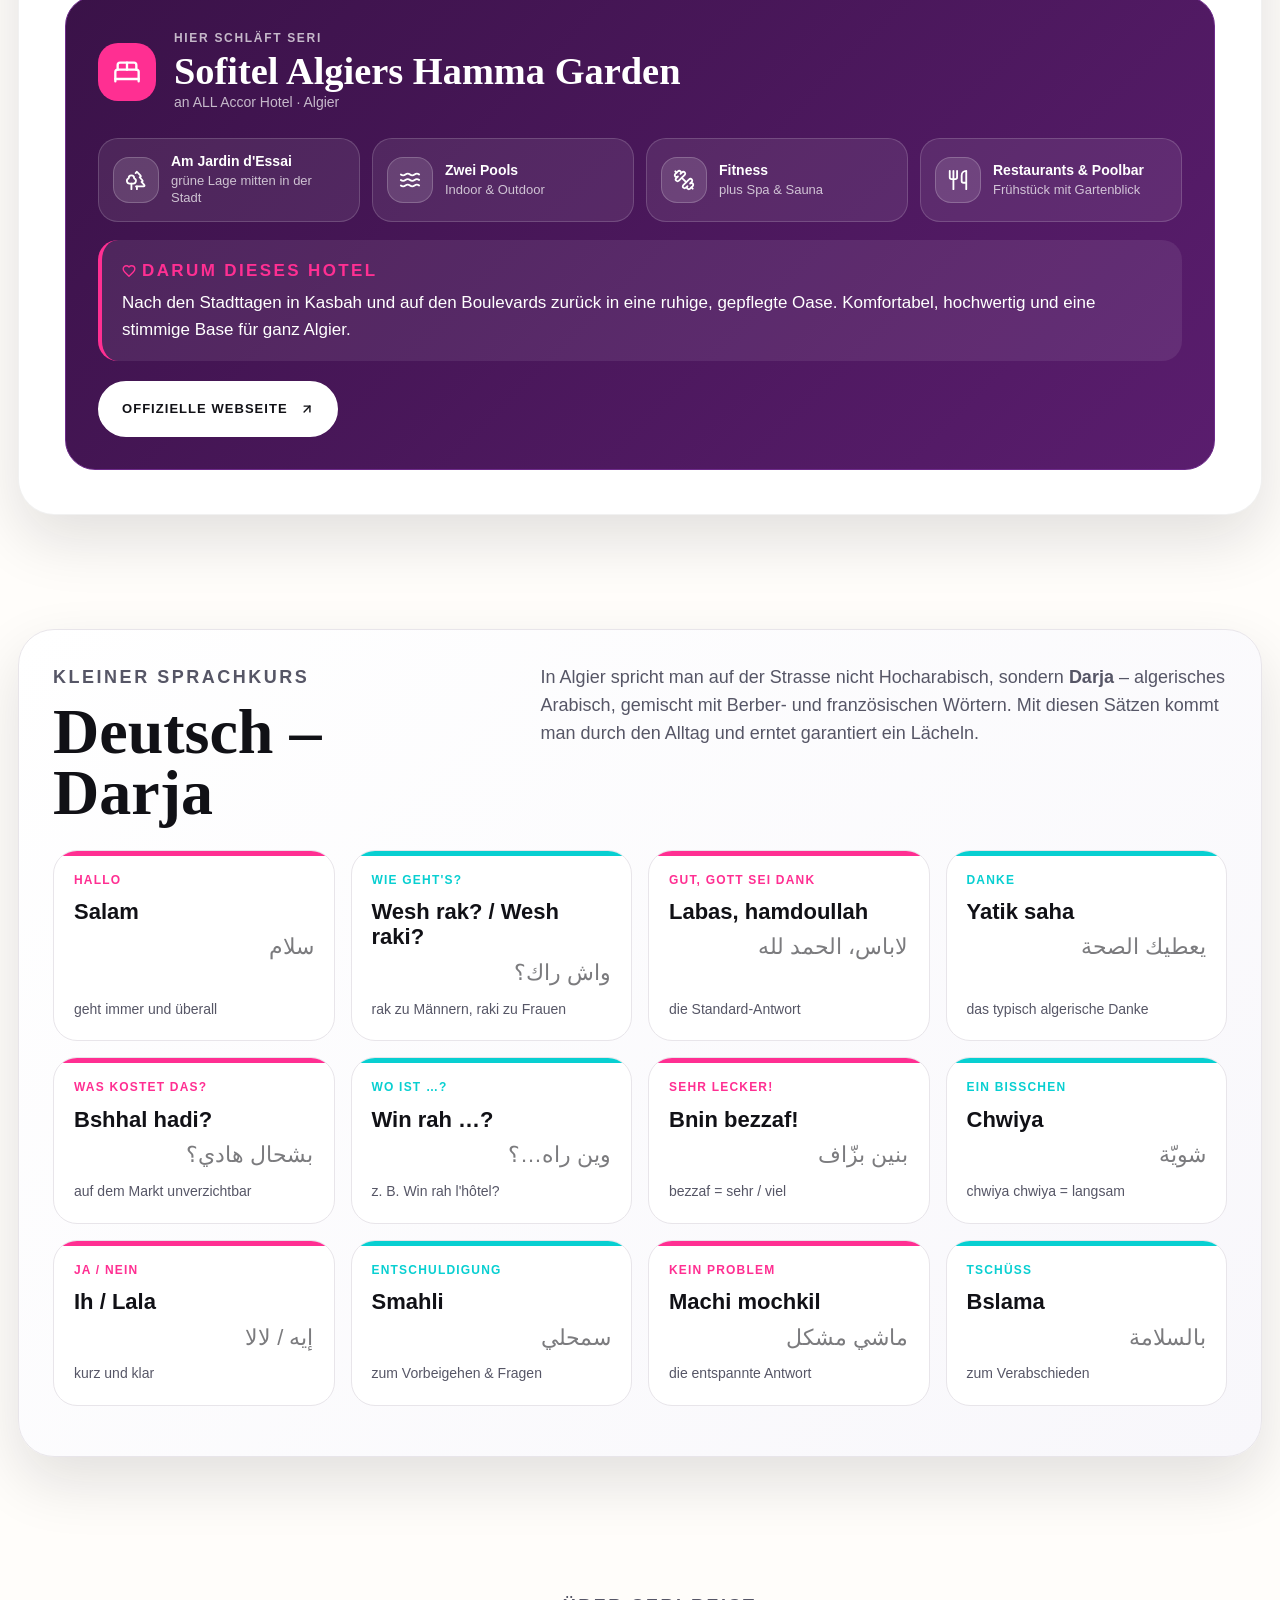
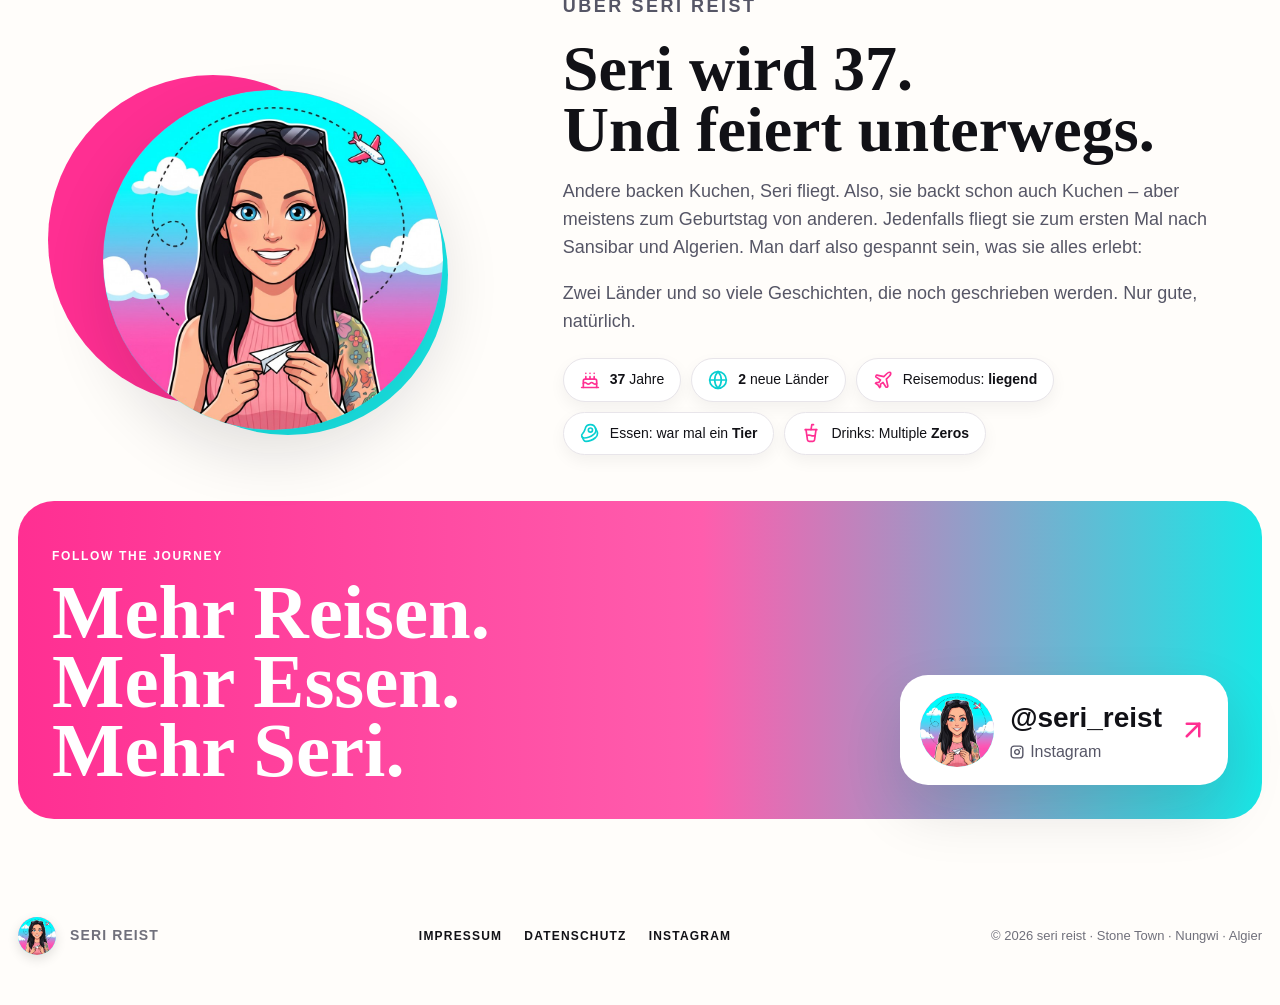
==== commit e3827bb2: "Algier: Le Barbacane und Yulmaz Bent Bladi gestrichen Co-Authored-By: Claude Opus 5.5 <noreply@anthr" ====
--- a/index.html
+++ b/index.html
@@ -50,8 +50,7 @@
   <circle cx="12" cy="12" r="10" /></symbol><symbol id="i-cup-soda" viewBox="0 0 24 24"><path d="m6 8 1.75 12.28a2 2 0 0 0 2 1.72h4.54a2 2 0 0 0 2-1.72L18 8" />
   <path d="M5 8h14" />
   <path d="M7 15a6.47 6.47 0 0 1 5 0 6.47 6.47 0 0 0 5 0" />
-  <path d="m12 8 1-6h2" /></symbol><symbol id="i-drumstick" viewBox="0 0 24 24"><path d="M15.4 15.63a7.875 6 135 1 1 6.23-6.23 4.5 3.43 135 0 0-6.23 6.23" />
-  <path d="m8.29 12.71-2.6 2.6a2.5 2.5 0 1 0-1.65 4.65A2.5 2.5 0 1 0 8.7 18.3l2.59-2.59" /></symbol><symbol id="i-dumbbell" viewBox="0 0 24 24"><path d="M14.4 14.4 9.6 9.6" />
+  <path d="m12 8 1-6h2" /></symbol><symbol id="i-dumbbell" viewBox="0 0 24 24"><path d="M14.4 14.4 9.6 9.6" />
   <path d="M18.657 21.485a2 2 0 1 1-2.829-2.828l-1.767 1.768a2 2 0 1 1-2.829-2.829l6.364-6.364a2 2 0 1 1 2.829 2.829l-1.768 1.767a2 2 0 1 1 2.828 2.829z" />
   <path d="m21.5 21.5-1.4-1.4" />
   <path d="M3.9 3.9 2.5 2.5" />
@@ -745,13 +744,6 @@
                   <div><p class="kicker">Dinner</p><h3 class="serif">Restaurants</h3></div>
                 </div>
                 <ul class="items"><li class="item">
-  <span class="ic-wrap"><svg class="ic" aria-hidden="true"><use href="#i-drumstick"/></svg></span>
-  <div class="item-body">
-    <h4>Yulmaz Bent Bladi</h4>
-    <p>Direkt an der Place Audin: Grilladen, Fisch, Entrecôte und Bourek – top bewertet.</p>
-    <a class="maplink" href="https://www.google.com/maps/search/?api=1&query=Yulmaz+Bent+Bladi+Alger" target="_blank" rel="noopener">Karte <svg class="ic-s" aria-hidden="true"><use href="#i-arrow-up-right"/></svg></a>
-  </div>
-</li><li class="item">
   <span class="ic-wrap"><svg class="ic" aria-hidden="true"><use href="#i-wine"/></svg></span>
   <div class="item-body">
     <h4>OR Atelier Culinaire</h4>
@@ -764,13 +756,6 @@
     <h4>Le Beldi</h4>
     <p>Neu in Hydra: traditionelle algerische Küche zwischen Zellige-Kacheln und Holzgittern.</p>
     <a class="maplink" href="https://www.google.com/maps/search/?api=1&query=Le+Beldi+Hydra+Alger" target="_blank" rel="noopener">Karte <svg class="ic-s" aria-hidden="true"><use href="#i-arrow-up-right"/></svg></a>
-  </div>
-</li><li class="item">
-  <span class="ic-wrap"><svg class="ic" aria-hidden="true"><use href="#i-wine"/></svg></span>
-  <div class="item-body">
-    <h4>Le Barbacane</h4>
-    <p>Schickes Restaurant in Sidi Fredj am Meer – unbedingt reservieren, ab und zu mit Karaoke-Abend.</p>
-    <a class="maplink" href="https://www.google.com/maps/search/?api=1&query=Le+Barbacane+Sidi+Fredj" target="_blank" rel="noopener">Karte <svg class="ic-s" aria-hidden="true"><use href="#i-arrow-up-right"/></svg></a>
   </div>
 </li><li class="item">
   <span class="ic-wrap"><svg class="ic" aria-hidden="true"><use href="#i-soup"/></svg></span>
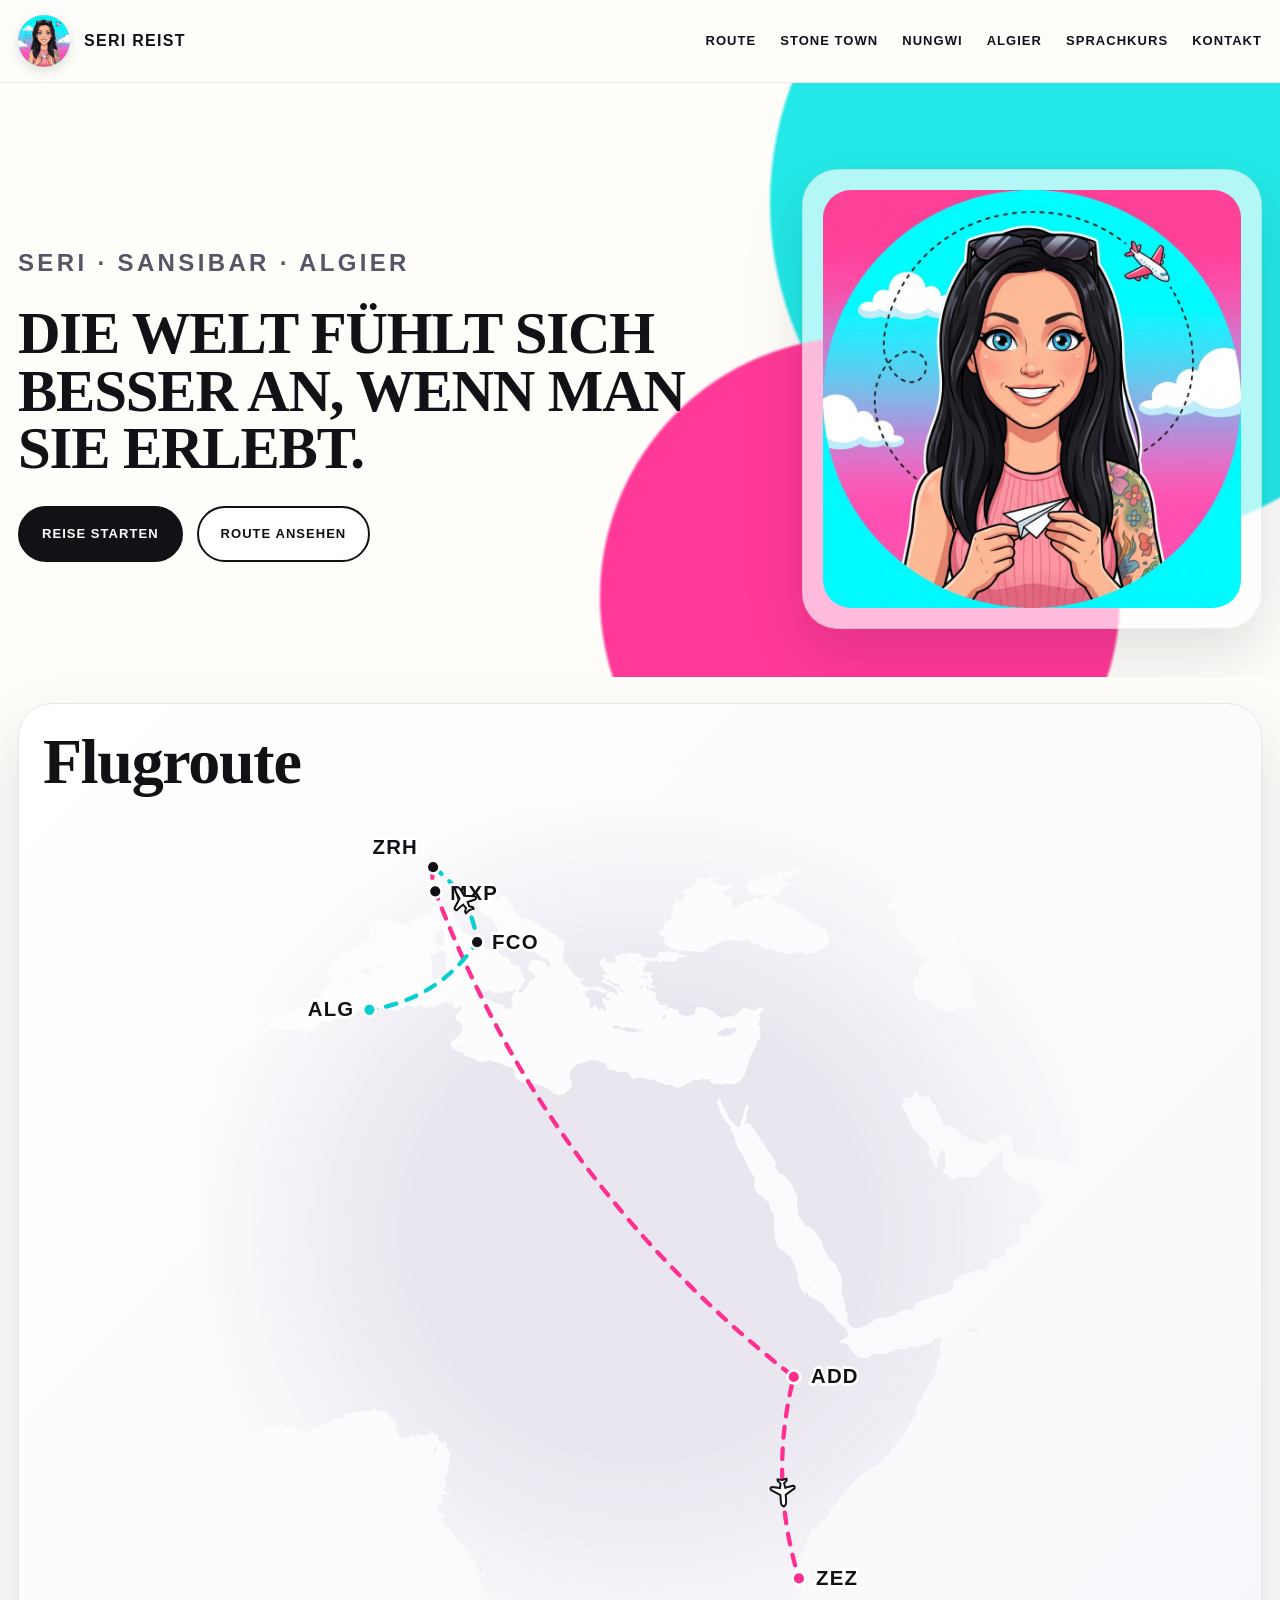
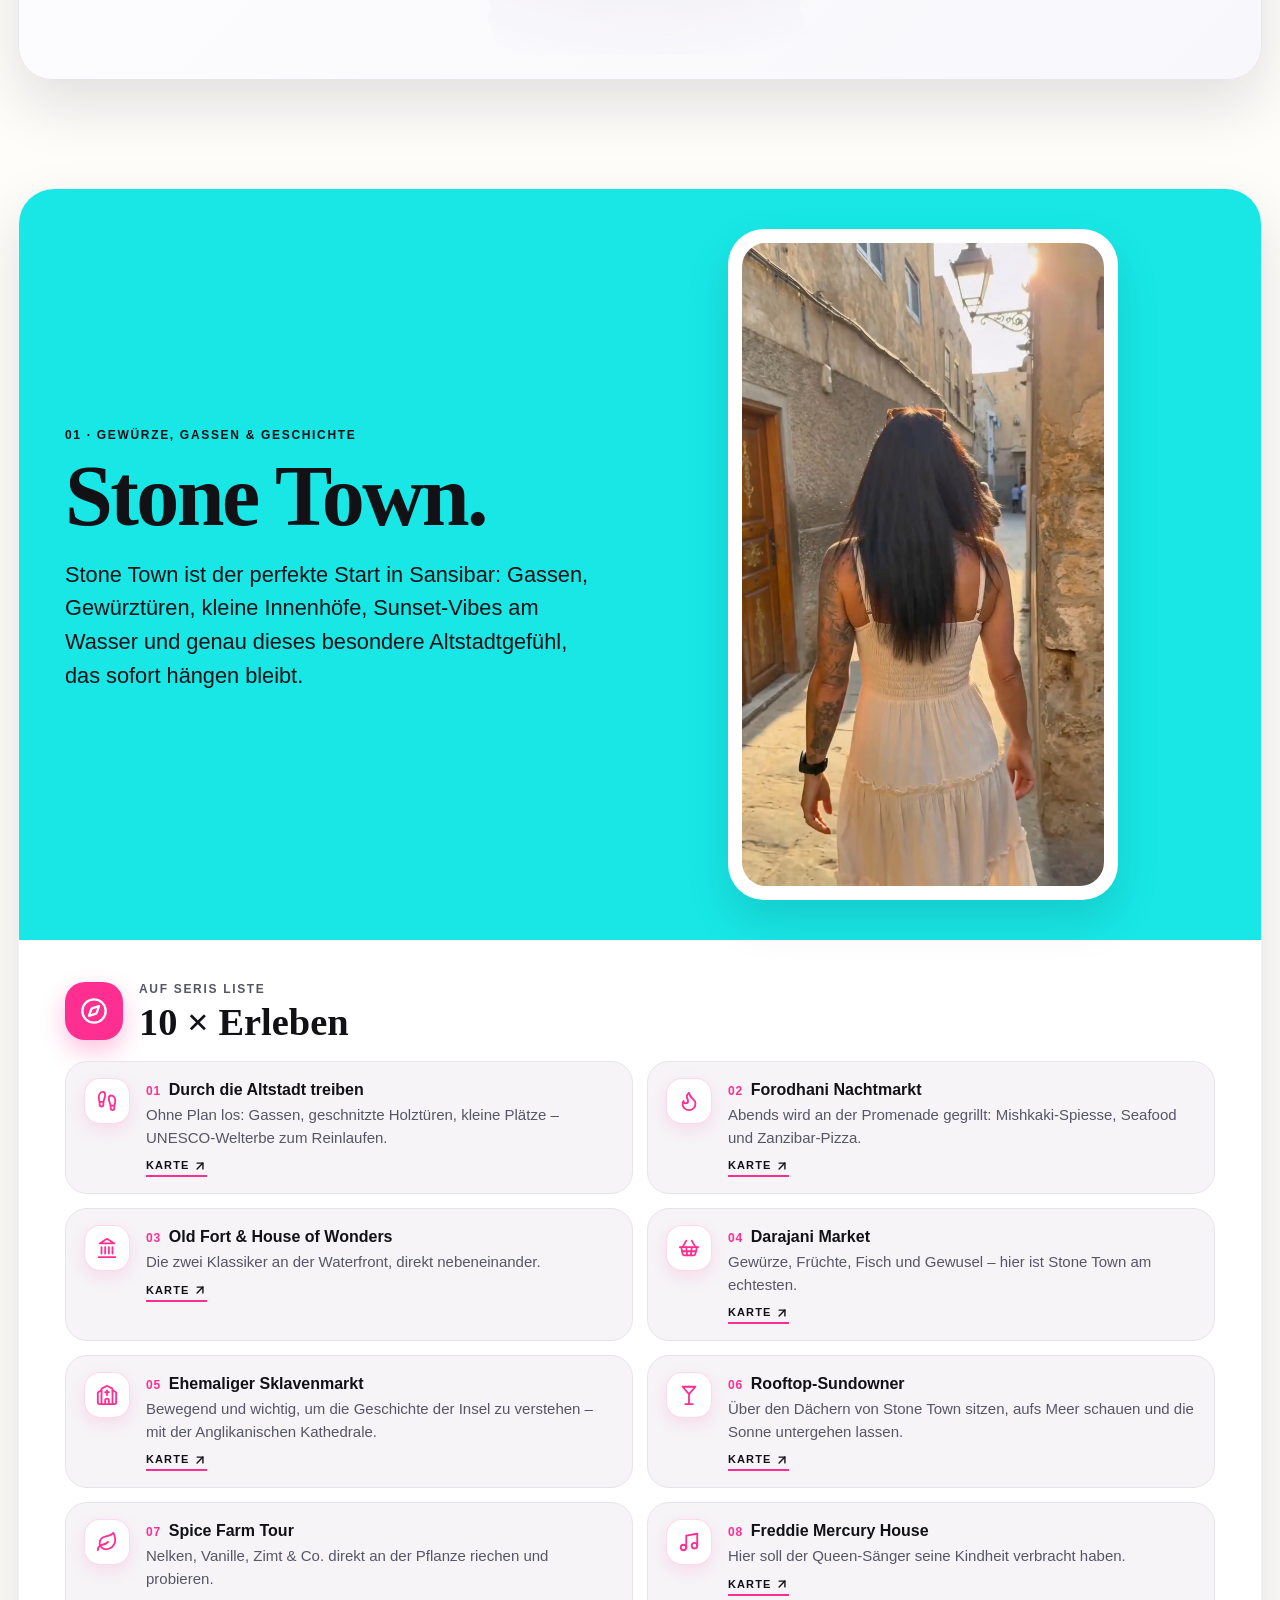
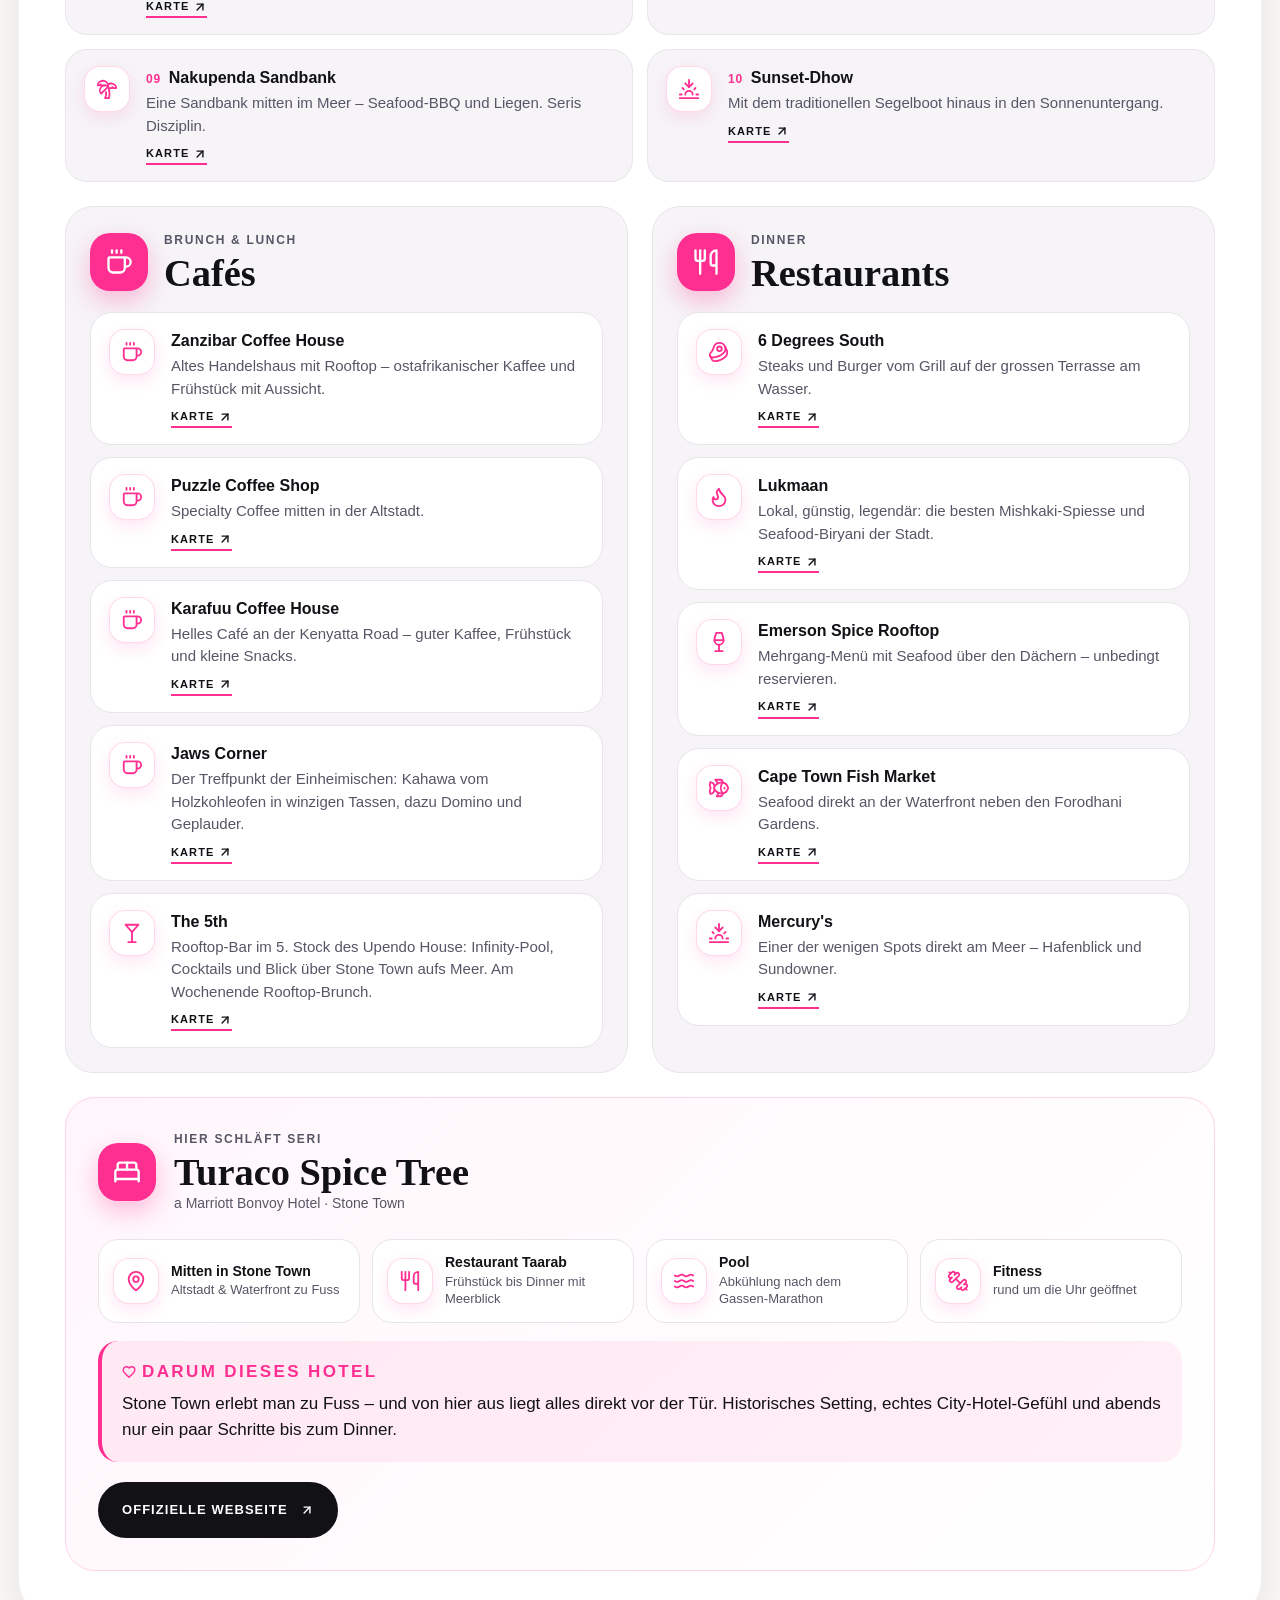
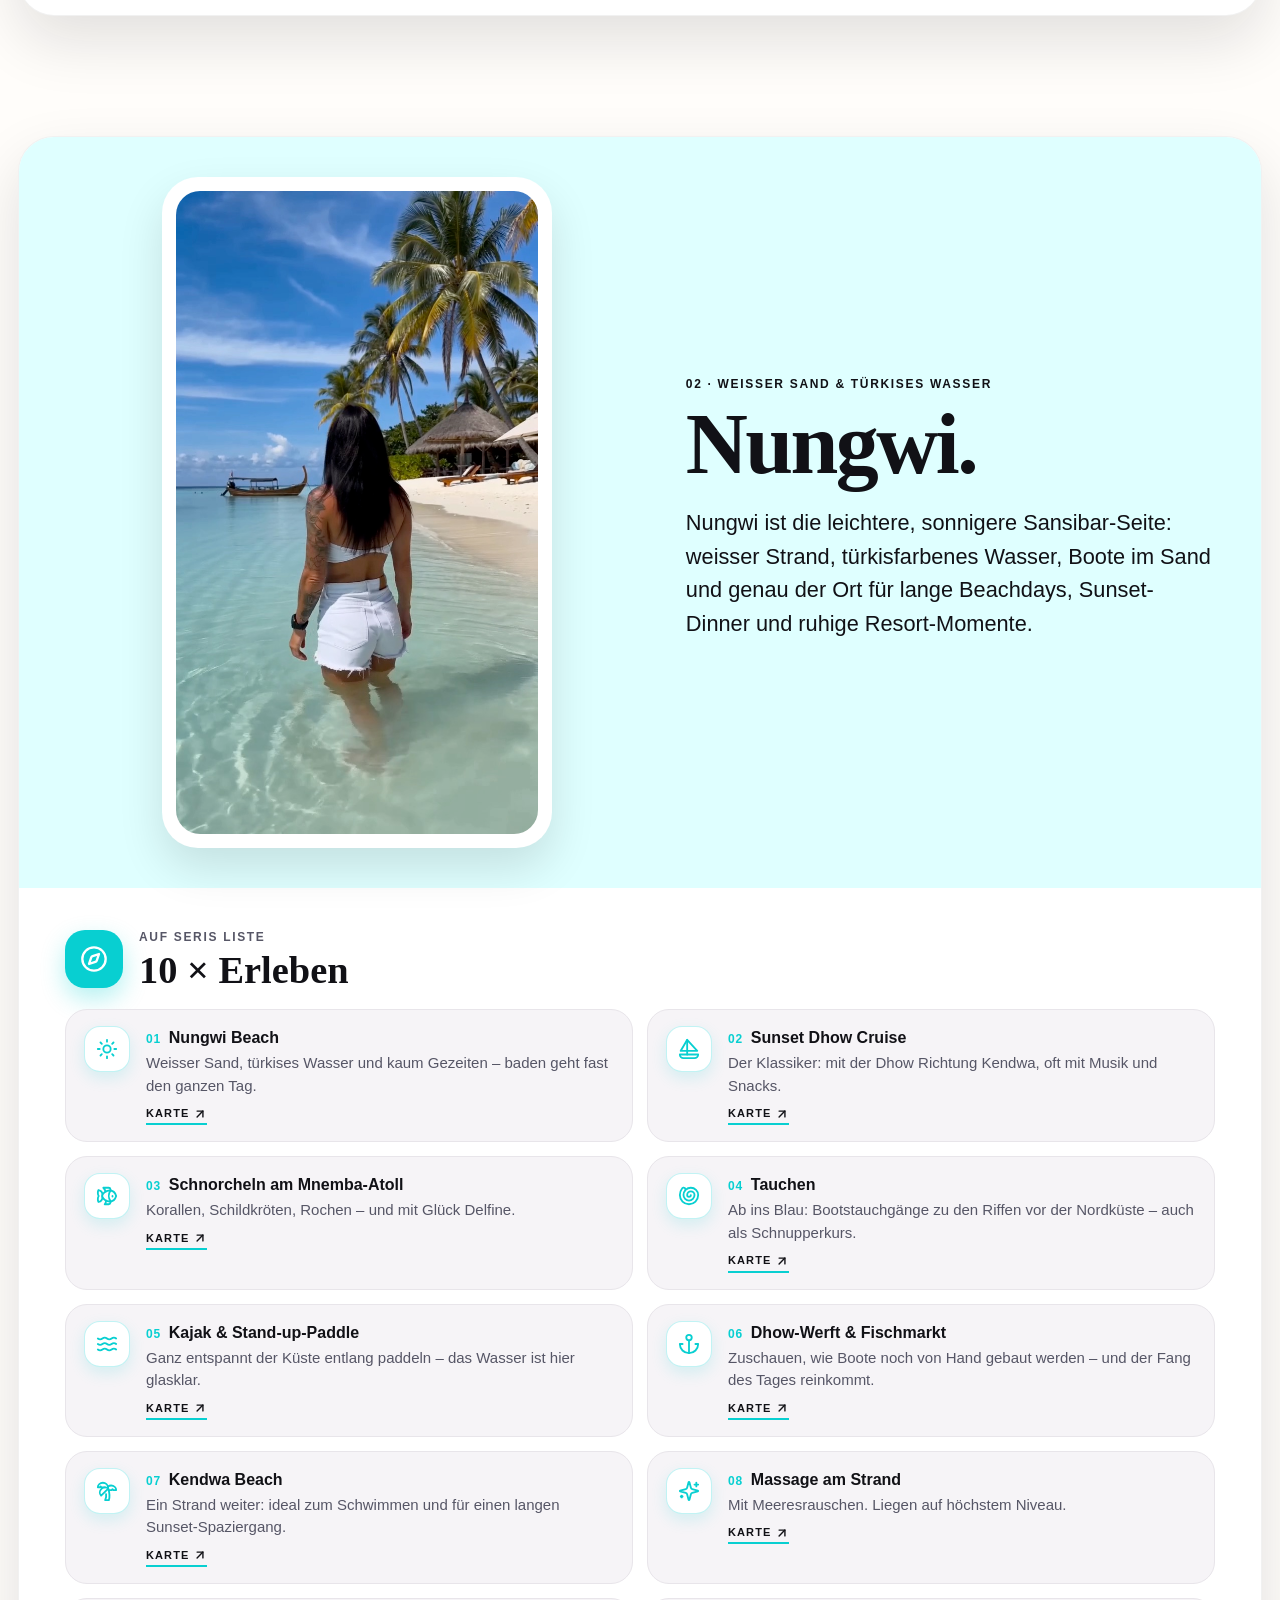
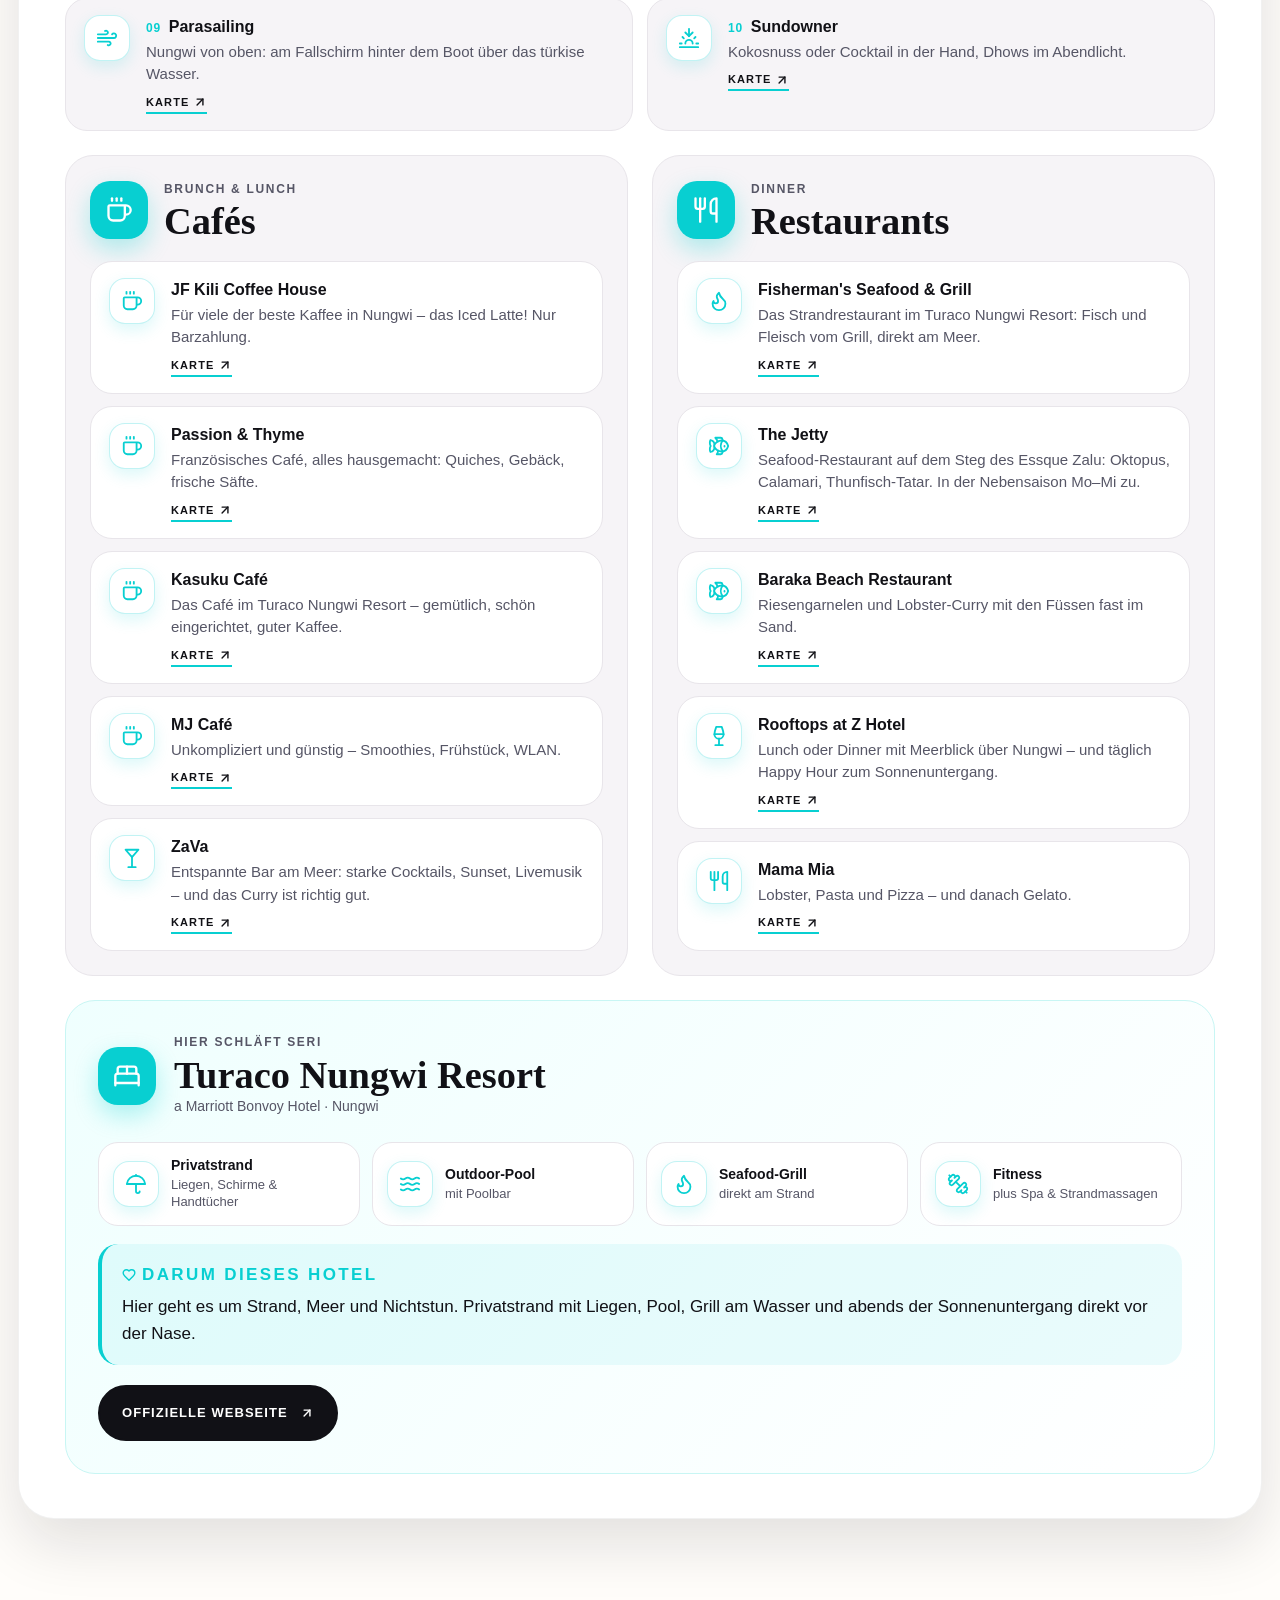
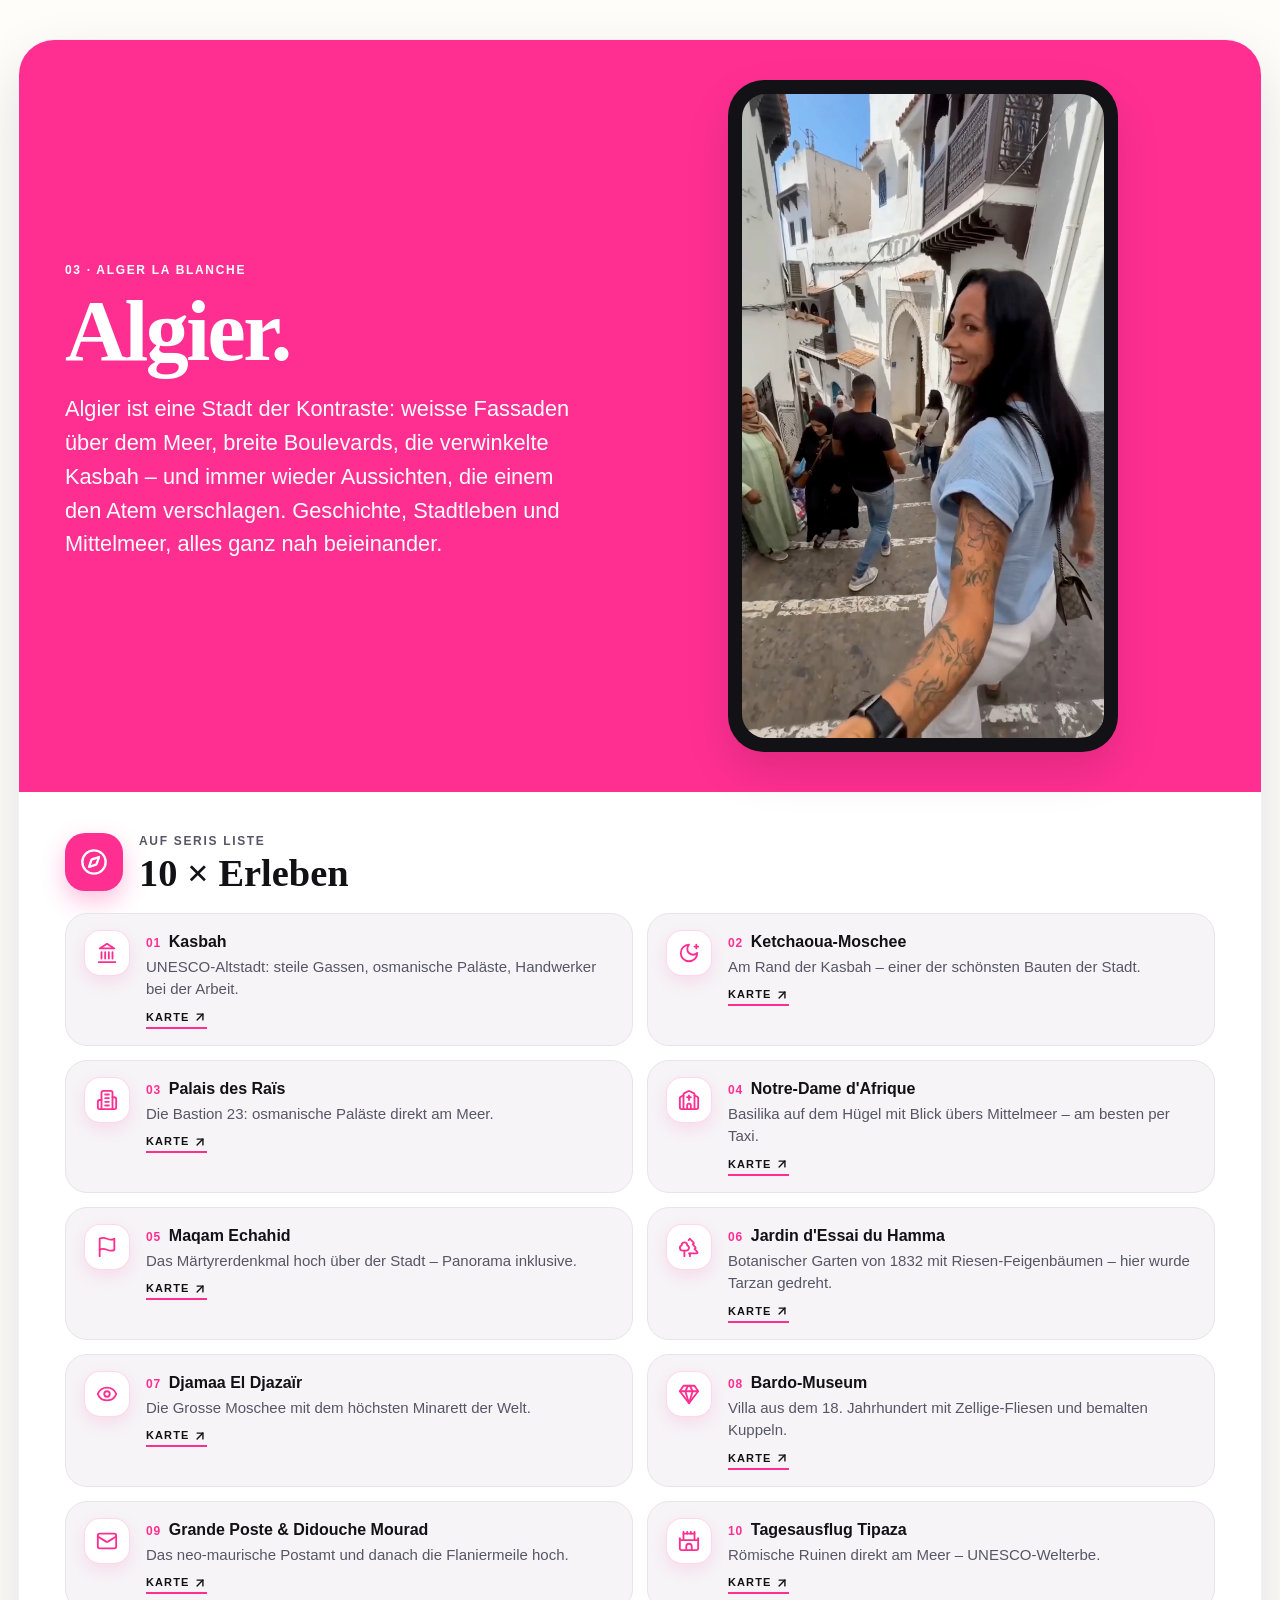
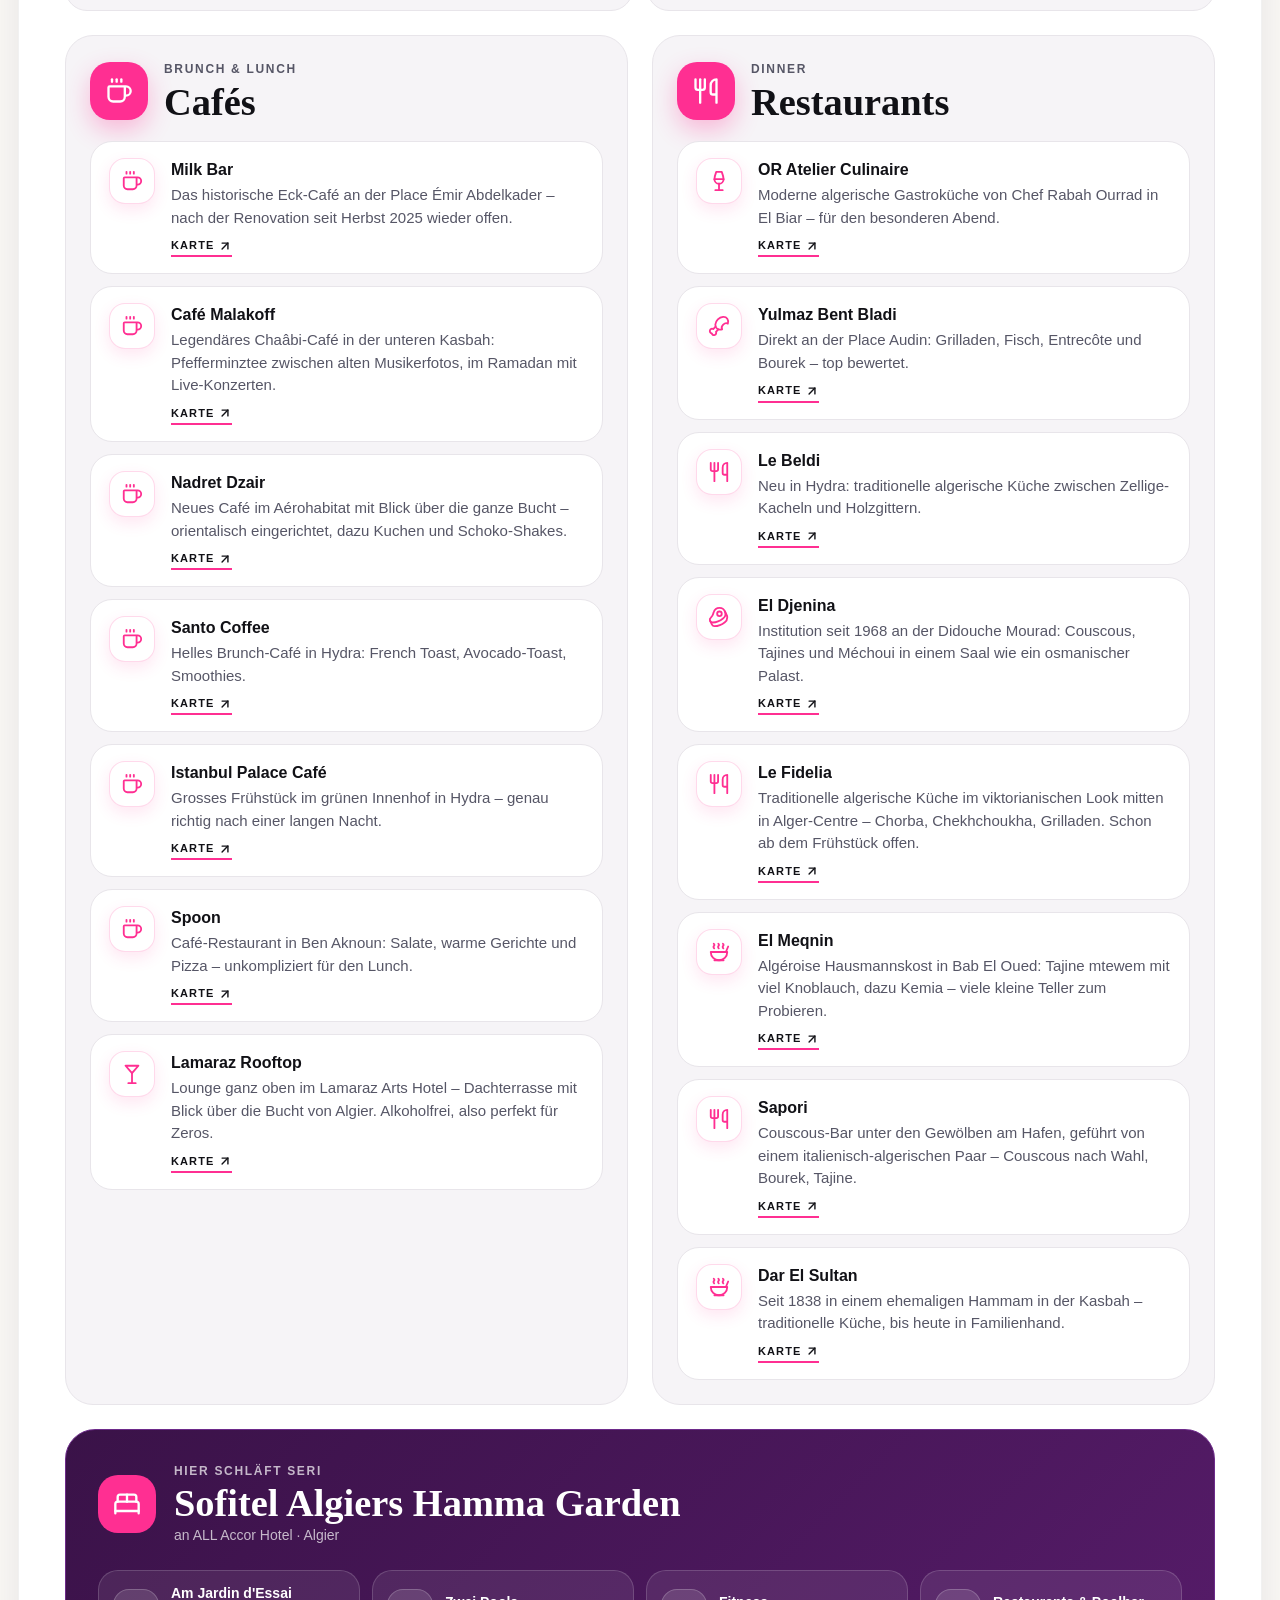
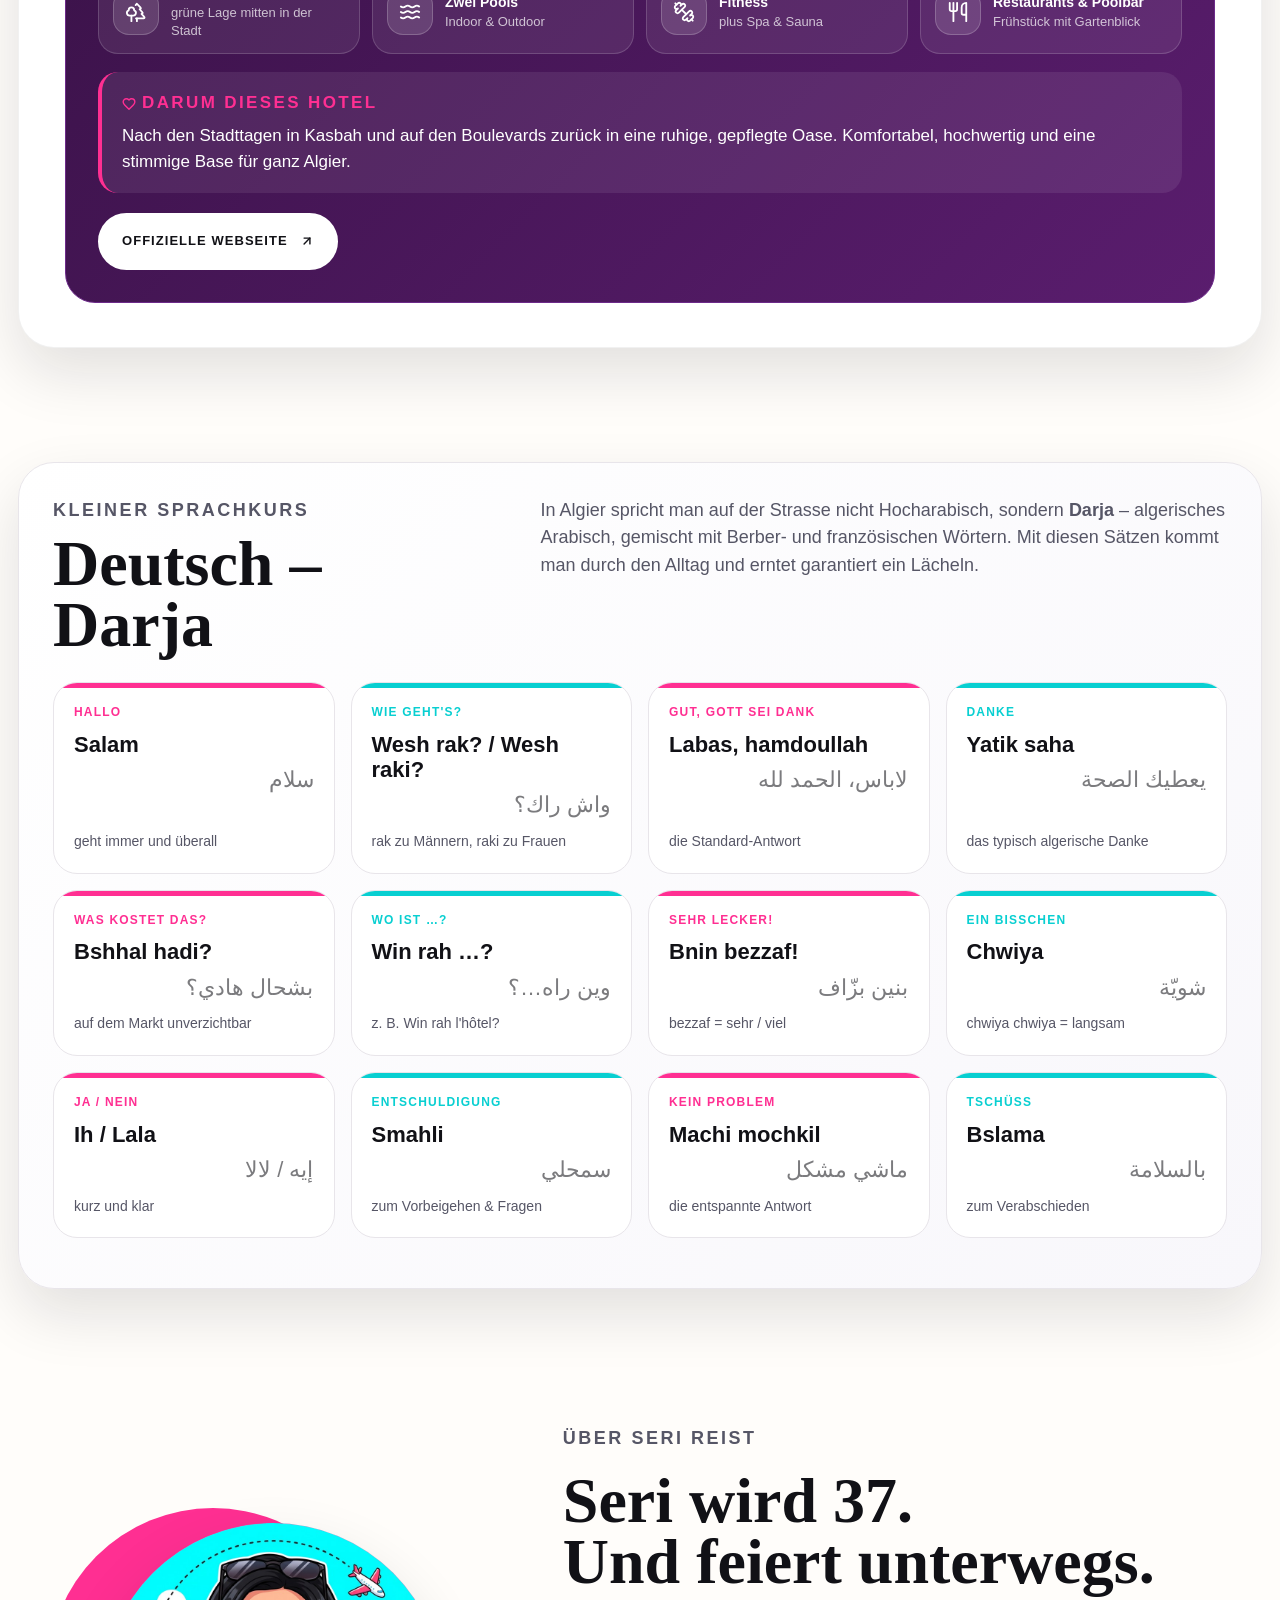
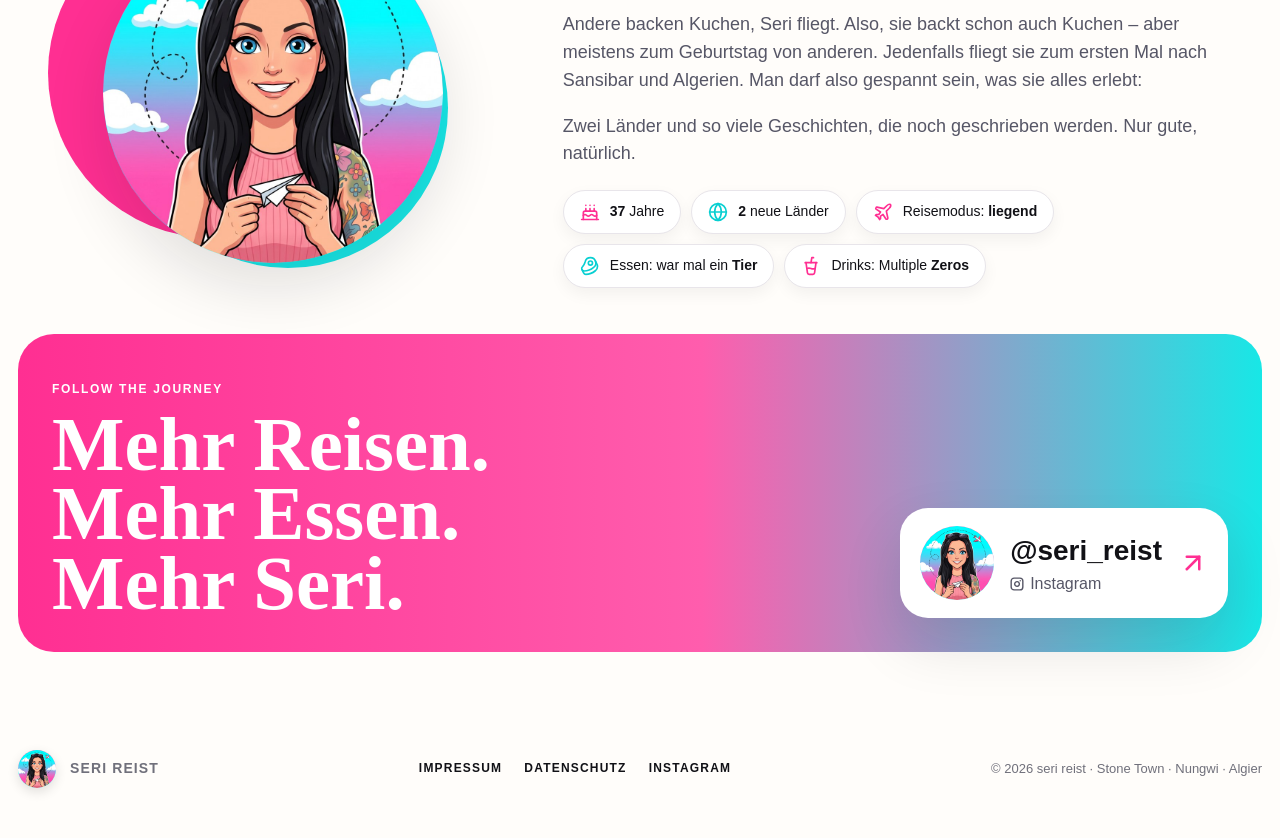
==== commit 0db7d56e: "Algier: finale Restaurant-Auswahl (8) Co-Authored-By: Claude Opus 5.5 <noreply@anthropic.com>" ====
--- a/index.html
+++ b/index.html
@@ -50,7 +50,8 @@
   <circle cx="12" cy="12" r="10" /></symbol><symbol id="i-cup-soda" viewBox="0 0 24 24"><path d="m6 8 1.75 12.28a2 2 0 0 0 2 1.72h4.54a2 2 0 0 0 2-1.72L18 8" />
   <path d="M5 8h14" />
   <path d="M7 15a6.47 6.47 0 0 1 5 0 6.47 6.47 0 0 0 5 0" />
-  <path d="m12 8 1-6h2" /></symbol><symbol id="i-dumbbell" viewBox="0 0 24 24"><path d="M14.4 14.4 9.6 9.6" />
+  <path d="m12 8 1-6h2" /></symbol><symbol id="i-drumstick" viewBox="0 0 24 24"><path d="M15.4 15.63a7.875 6 135 1 1 6.23-6.23 4.5 3.43 135 0 0-6.23 6.23" />
+  <path d="m8.29 12.71-2.6 2.6a2.5 2.5 0 1 0-1.65 4.65A2.5 2.5 0 1 0 8.7 18.3l2.59-2.59" /></symbol><symbol id="i-dumbbell" viewBox="0 0 24 24"><path d="M14.4 14.4 9.6 9.6" />
   <path d="M18.657 21.485a2 2 0 1 1-2.829-2.828l-1.767 1.768a2 2 0 1 1-2.829-2.829l6.364-6.364a2 2 0 1 1 2.829 2.829l-1.768 1.767a2 2 0 1 1 2.828 2.829z" />
   <path d="m21.5 21.5-1.4-1.4" />
   <path d="M3.9 3.9 2.5 2.5" />
@@ -751,6 +752,13 @@
     <a class="maplink" href="https://www.google.com/maps/search/?api=1&query=OR+Atelier+Culinaire+El+Biar+Alger" target="_blank" rel="noopener">Karte <svg class="ic-s" aria-hidden="true"><use href="#i-arrow-up-right"/></svg></a>
   </div>
 </li><li class="item">
+  <span class="ic-wrap"><svg class="ic" aria-hidden="true"><use href="#i-drumstick"/></svg></span>
+  <div class="item-body">
+    <h4>Yulmaz Bent Bladi</h4>
+    <p>Direkt an der Place Audin: Grilladen, Fisch, Entrecôte und Bourek – top bewertet.</p>
+    <a class="maplink" href="https://www.google.com/maps/search/?api=1&query=Yulmaz+Bent+Bladi+Alger" target="_blank" rel="noopener">Karte <svg class="ic-s" aria-hidden="true"><use href="#i-arrow-up-right"/></svg></a>
+  </div>
+</li><li class="item">
   <span class="ic-wrap"><svg class="ic" aria-hidden="true"><use href="#i-utensils"/></svg></span>
   <div class="item-body">
     <h4>Le Beldi</h4>
@@ -758,13 +766,6 @@
     <a class="maplink" href="https://www.google.com/maps/search/?api=1&query=Le+Beldi+Hydra+Alger" target="_blank" rel="noopener">Karte <svg class="ic-s" aria-hidden="true"><use href="#i-arrow-up-right"/></svg></a>
   </div>
 </li><li class="item">
-  <span class="ic-wrap"><svg class="ic" aria-hidden="true"><use href="#i-soup"/></svg></span>
-  <div class="item-body">
-    <h4>Dar El Baraka</h4>
-    <p>Ganz oben in der Kasbah in einem traditionellen Haus: Rechta, Gebäck und eine Terrasse mit Blick über die ganze Stadt. Abends nur mit Reservation.</p>
-    <a class="maplink" href="https://www.google.com/maps/search/?api=1&query=Restaurant+Dar+El+Baraka+Casbah+Alger" target="_blank" rel="noopener">Karte <svg class="ic-s" aria-hidden="true"><use href="#i-arrow-up-right"/></svg></a>
-  </div>
-</li><li class="item">
   <span class="ic-wrap"><svg class="ic" aria-hidden="true"><use href="#i-beef"/></svg></span>
   <div class="item-body">
     <h4>El Djenina</h4>
@@ -791,13 +792,6 @@
     <h4>Sapori</h4>
     <p>Couscous-Bar unter den Gewölben am Hafen, geführt von einem italienisch-algerischen Paar – Couscous nach Wahl, Bourek, Tajine.</p>
     <a class="maplink" href="https://www.google.com/maps/search/?api=1&query=Sapori+Casbah+Alger" target="_blank" rel="noopener">Karte <svg class="ic-s" aria-hidden="true"><use href="#i-arrow-up-right"/></svg></a>
-  </div>
-</li><li class="item">
-  <span class="ic-wrap"><svg class="ic" aria-hidden="true"><use href="#i-fish"/></svg></span>
-  <div class="item-body">
-    <h4>Auberge de la Cascade</h4>
-    <p>Fisch, Meeresfrüchte und Grilladen in Alger-Centre – mediterran und frisch.</p>
-    <a class="maplink" href="https://www.google.com/maps/search/?api=1&query=Auberge+de+la+Cascade+Alger" target="_blank" rel="noopener">Karte <svg class="ic-s" aria-hidden="true"><use href="#i-arrow-up-right"/></svg></a>
   </div>
 </li><li class="item">
   <span class="ic-wrap"><svg class="ic" aria-hidden="true"><use href="#i-soup"/></svg></span>
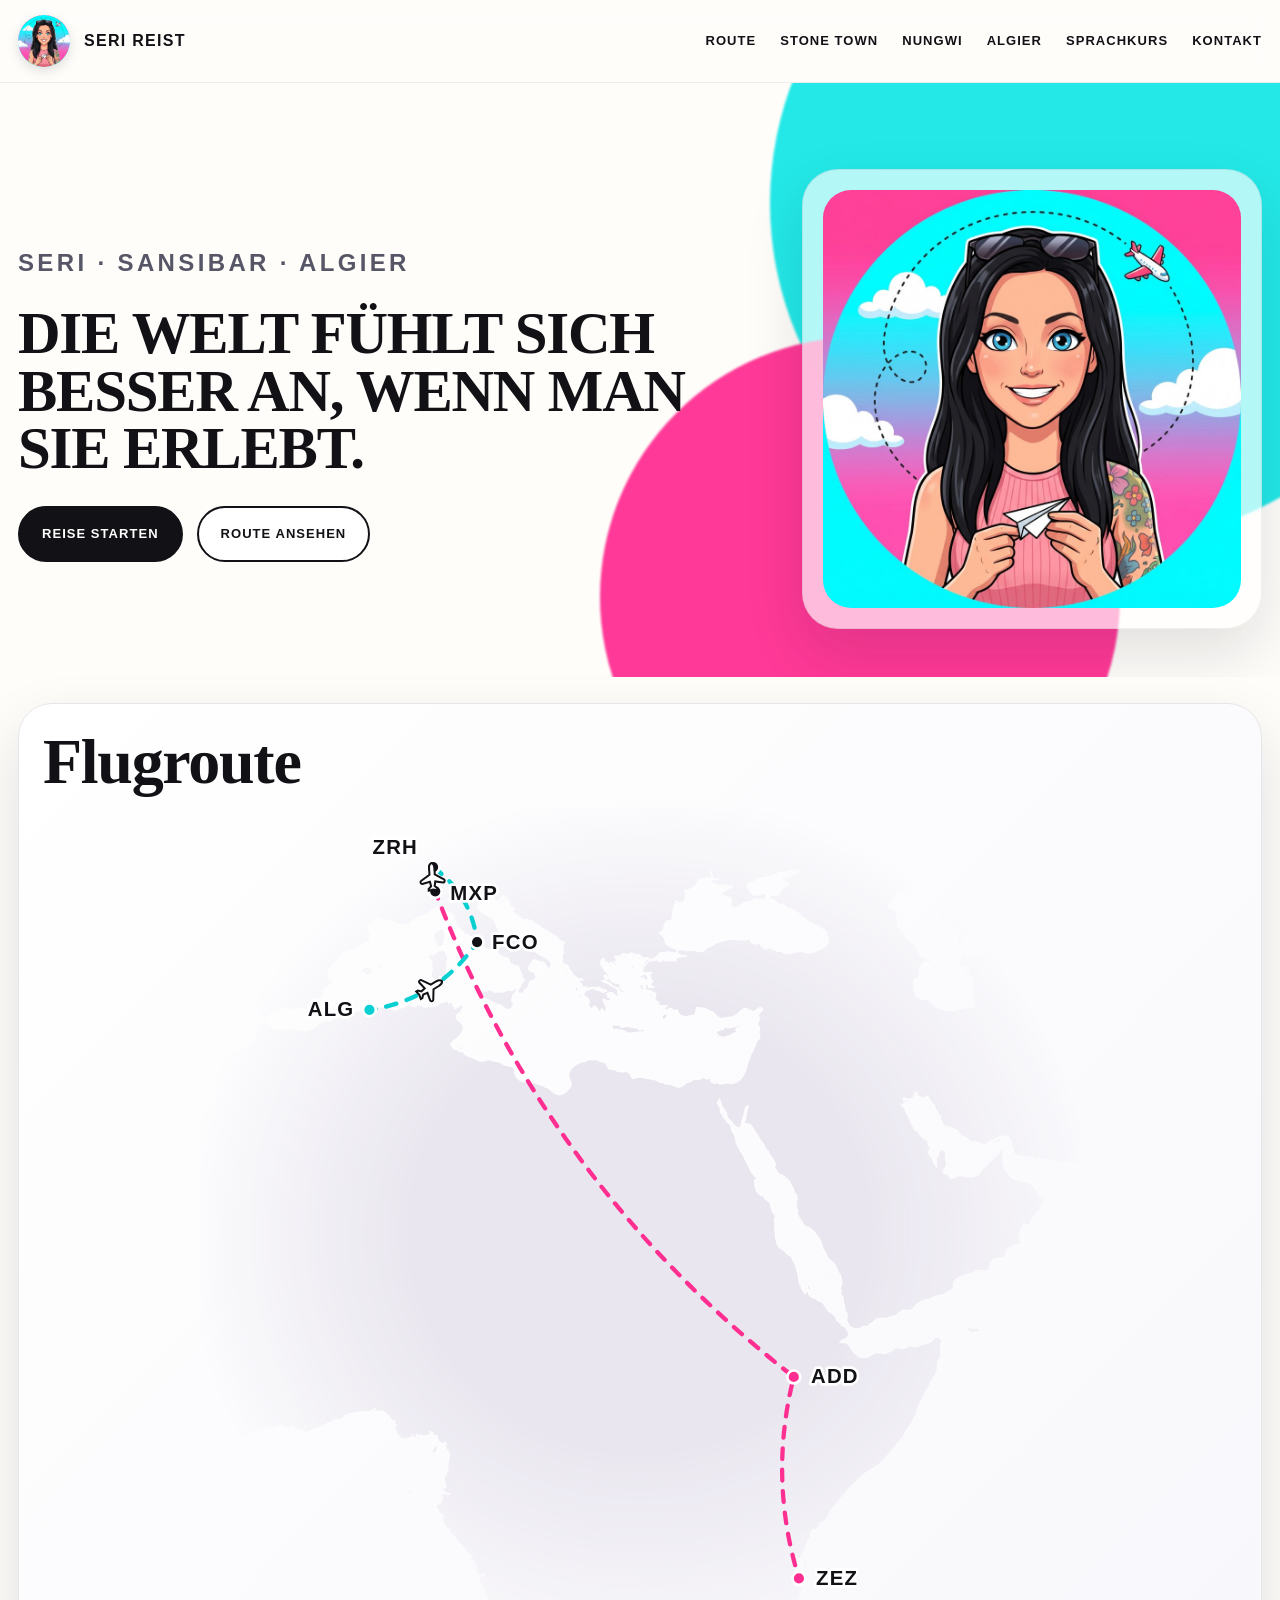
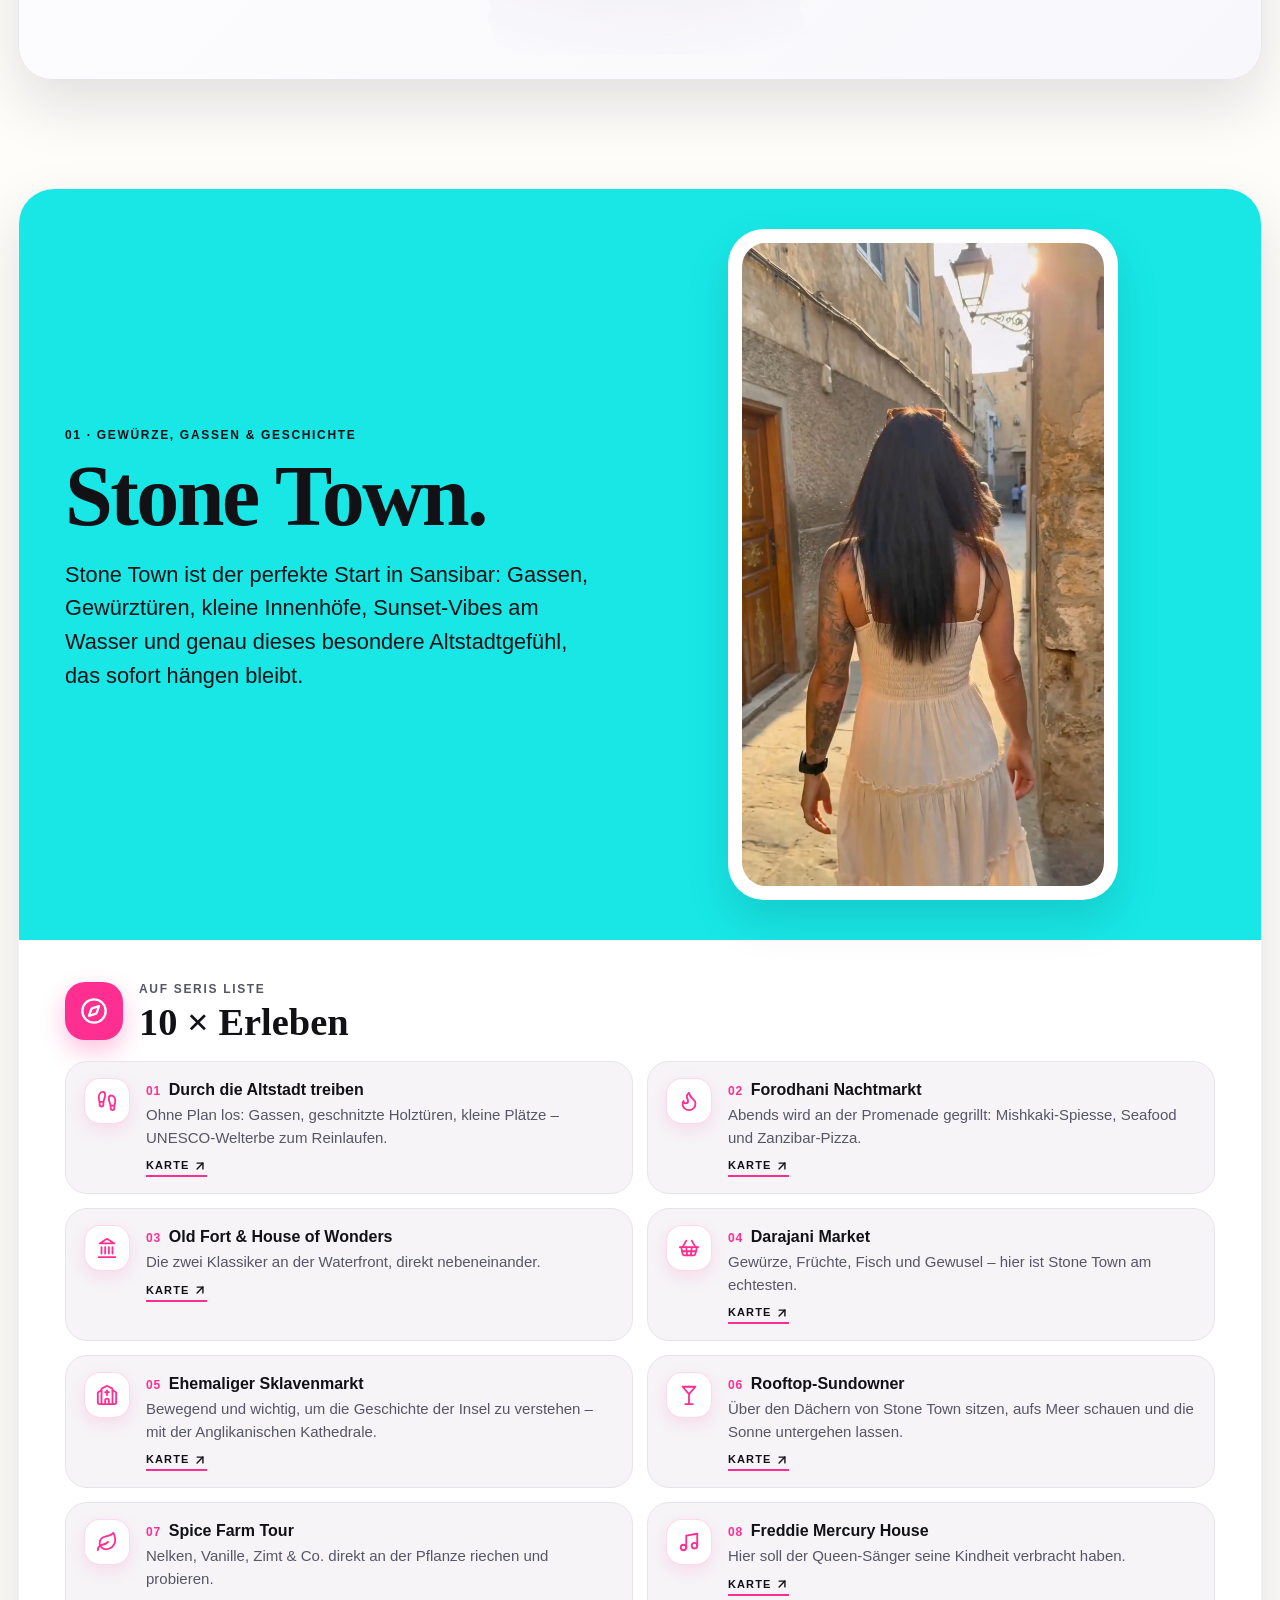
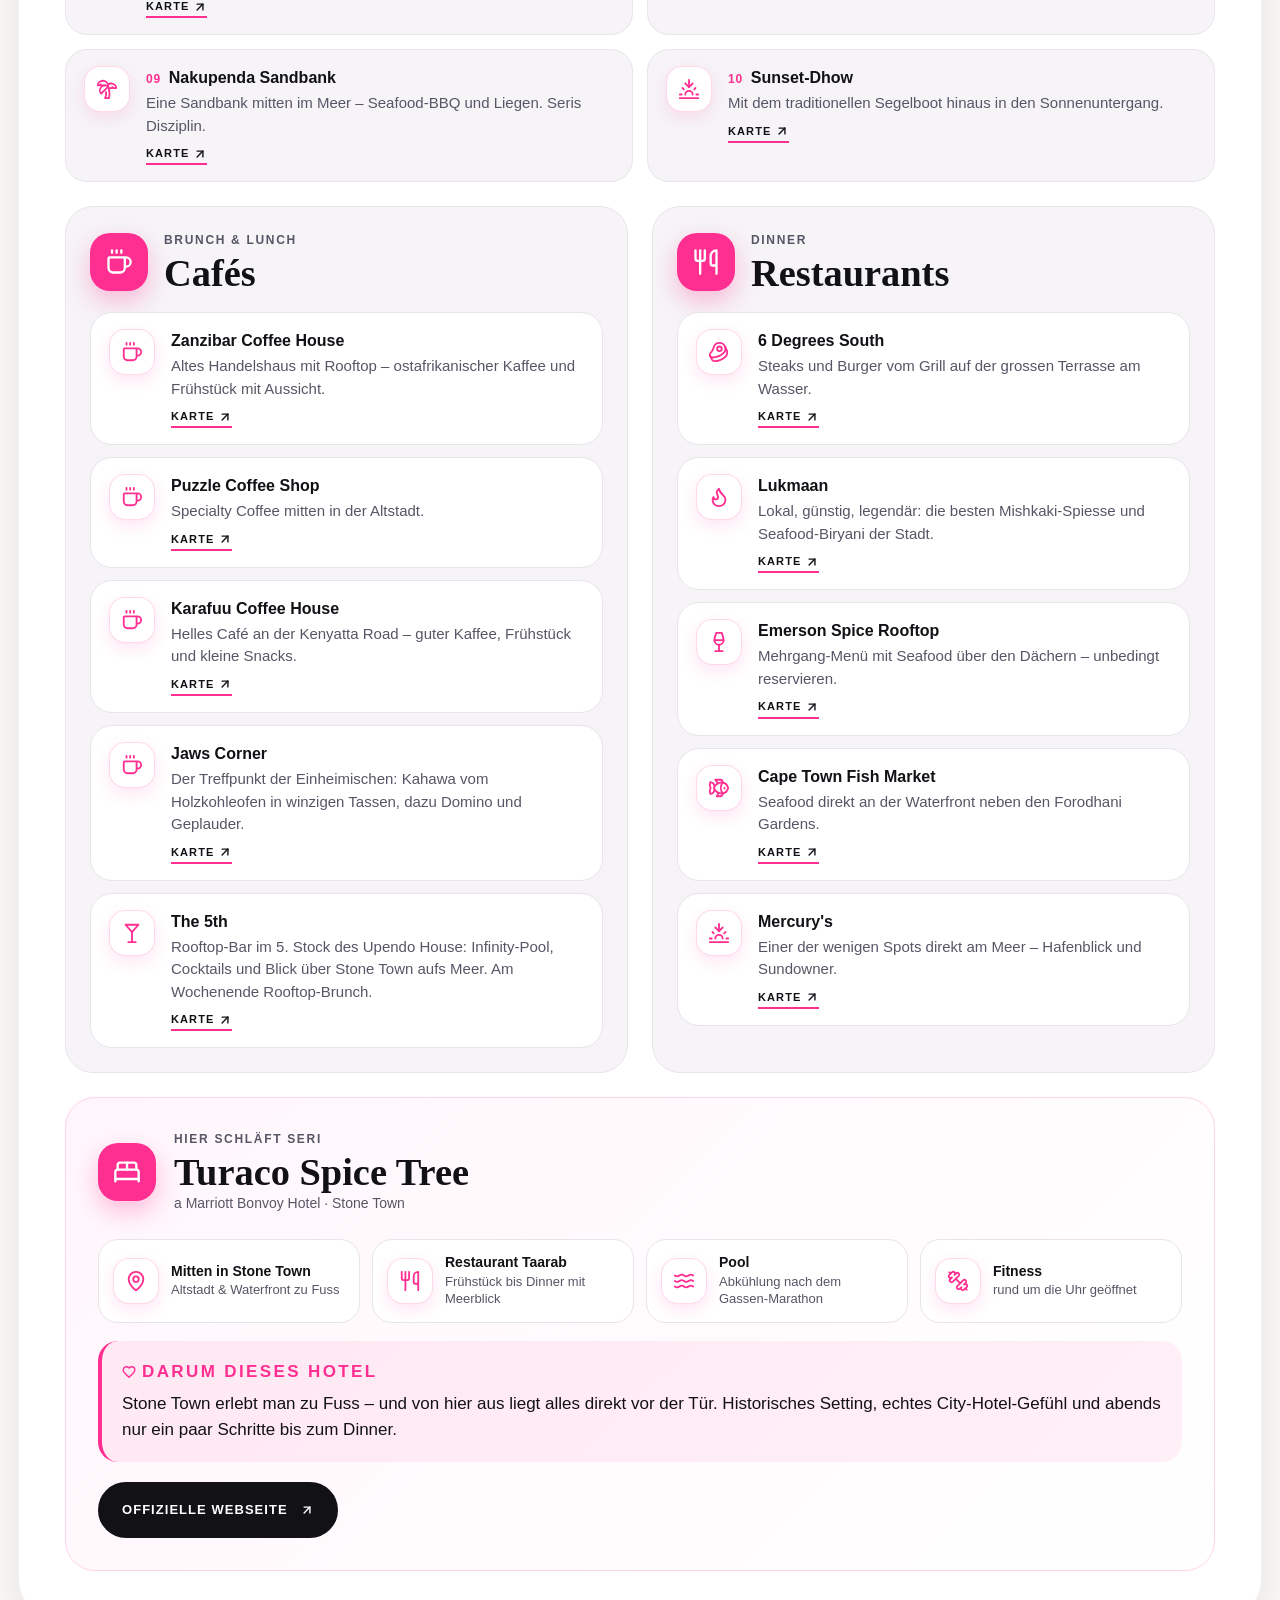
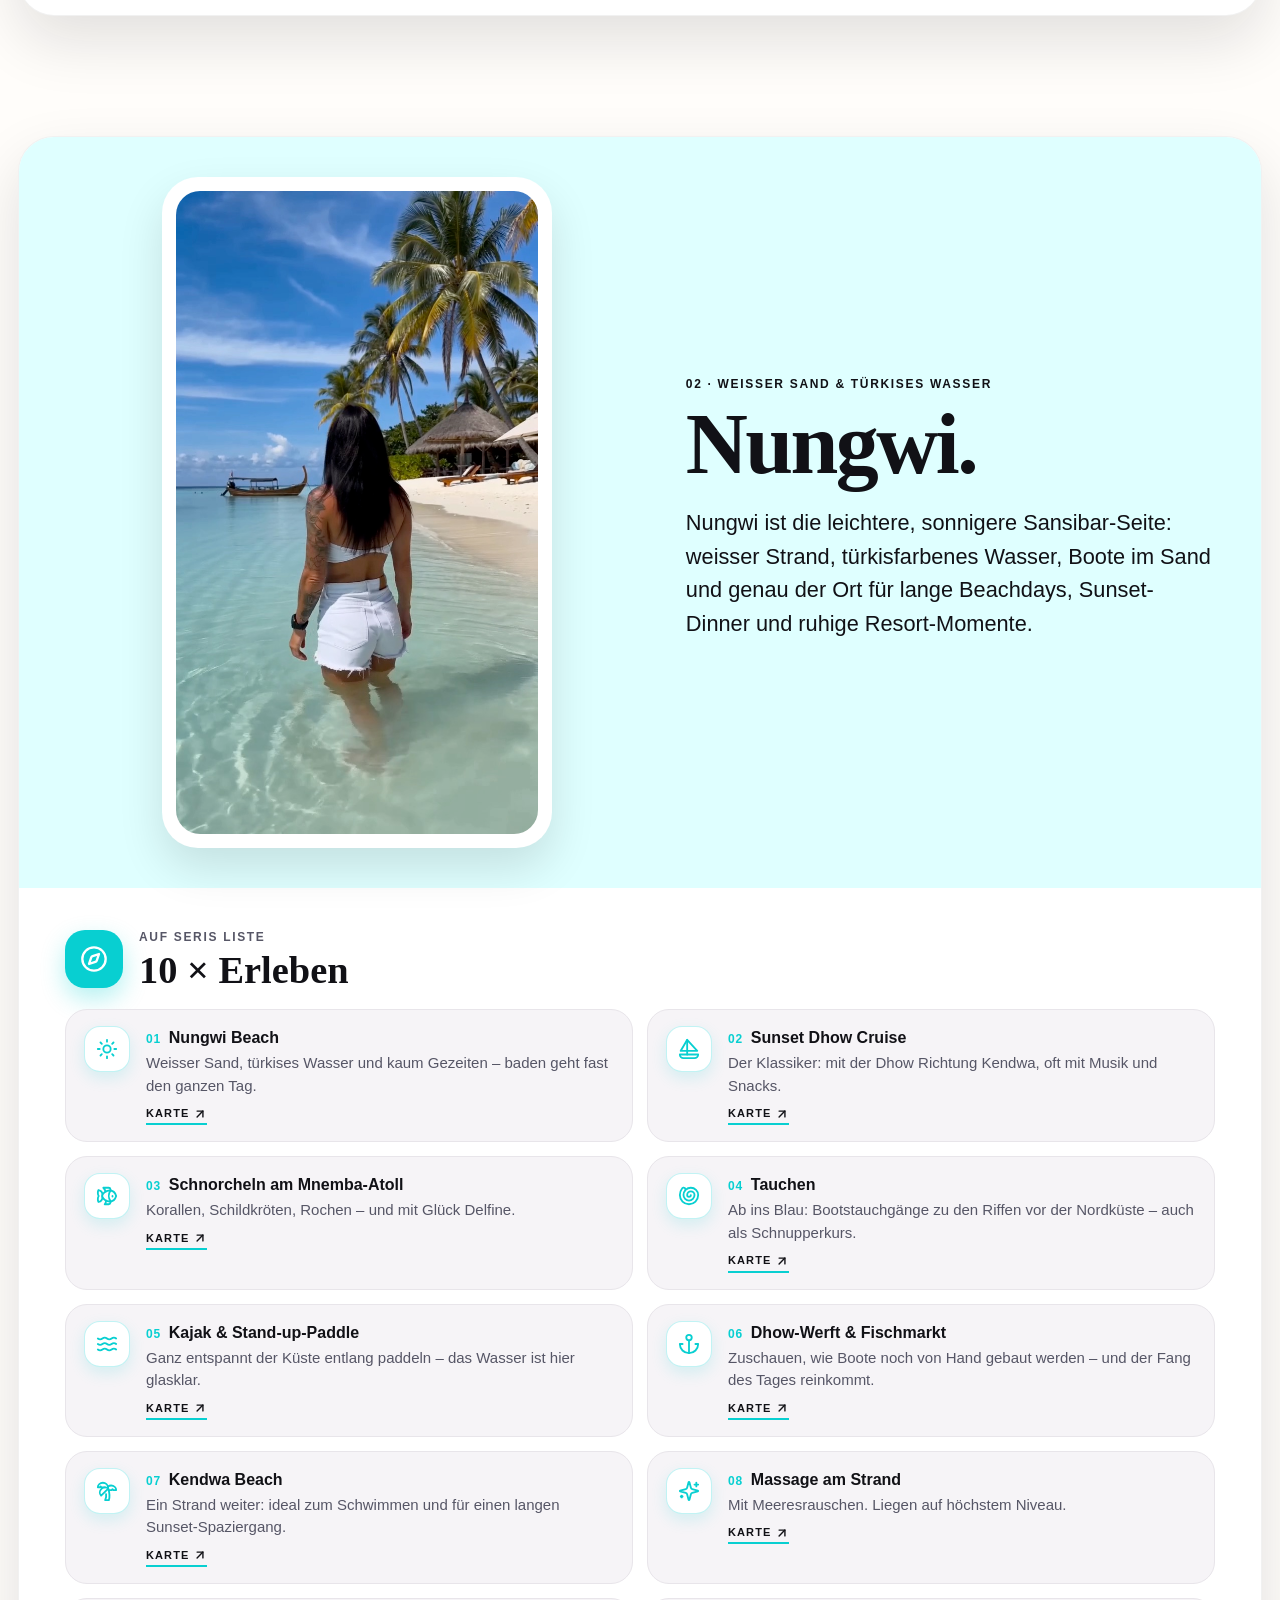
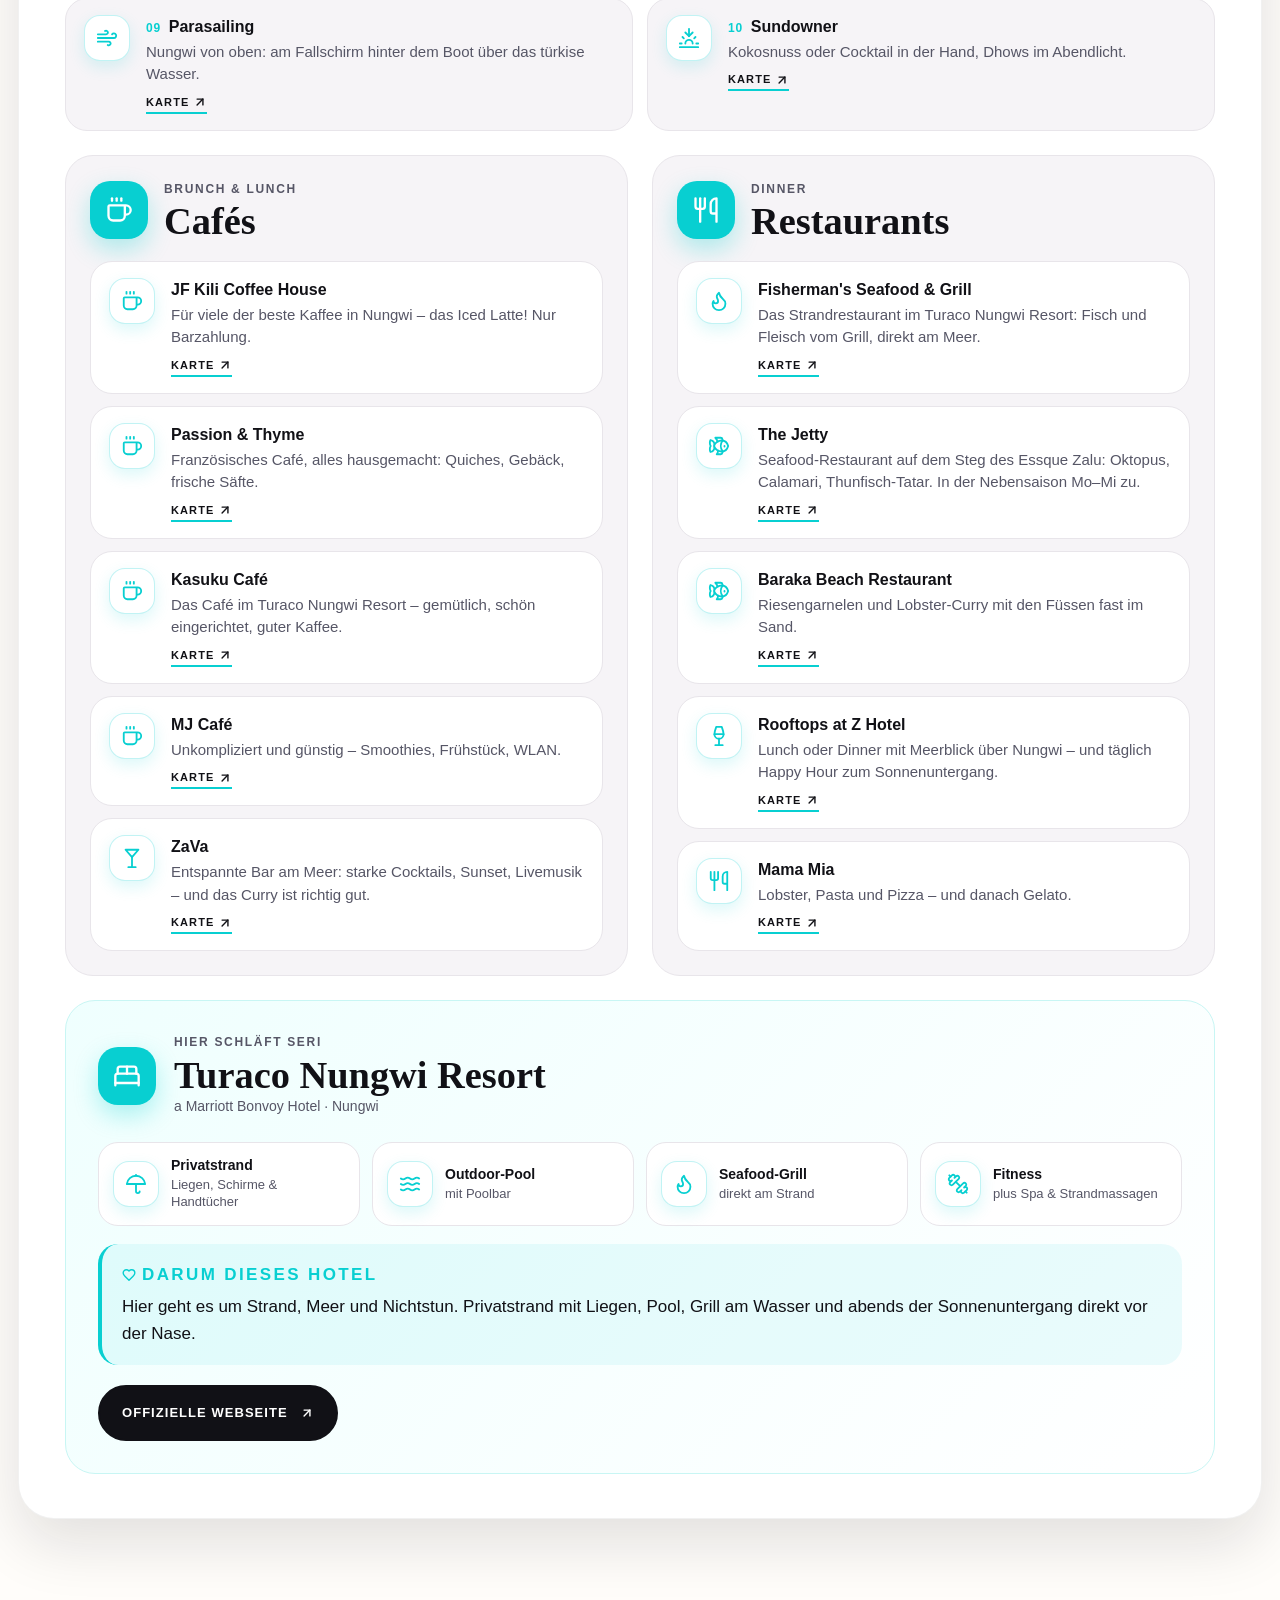
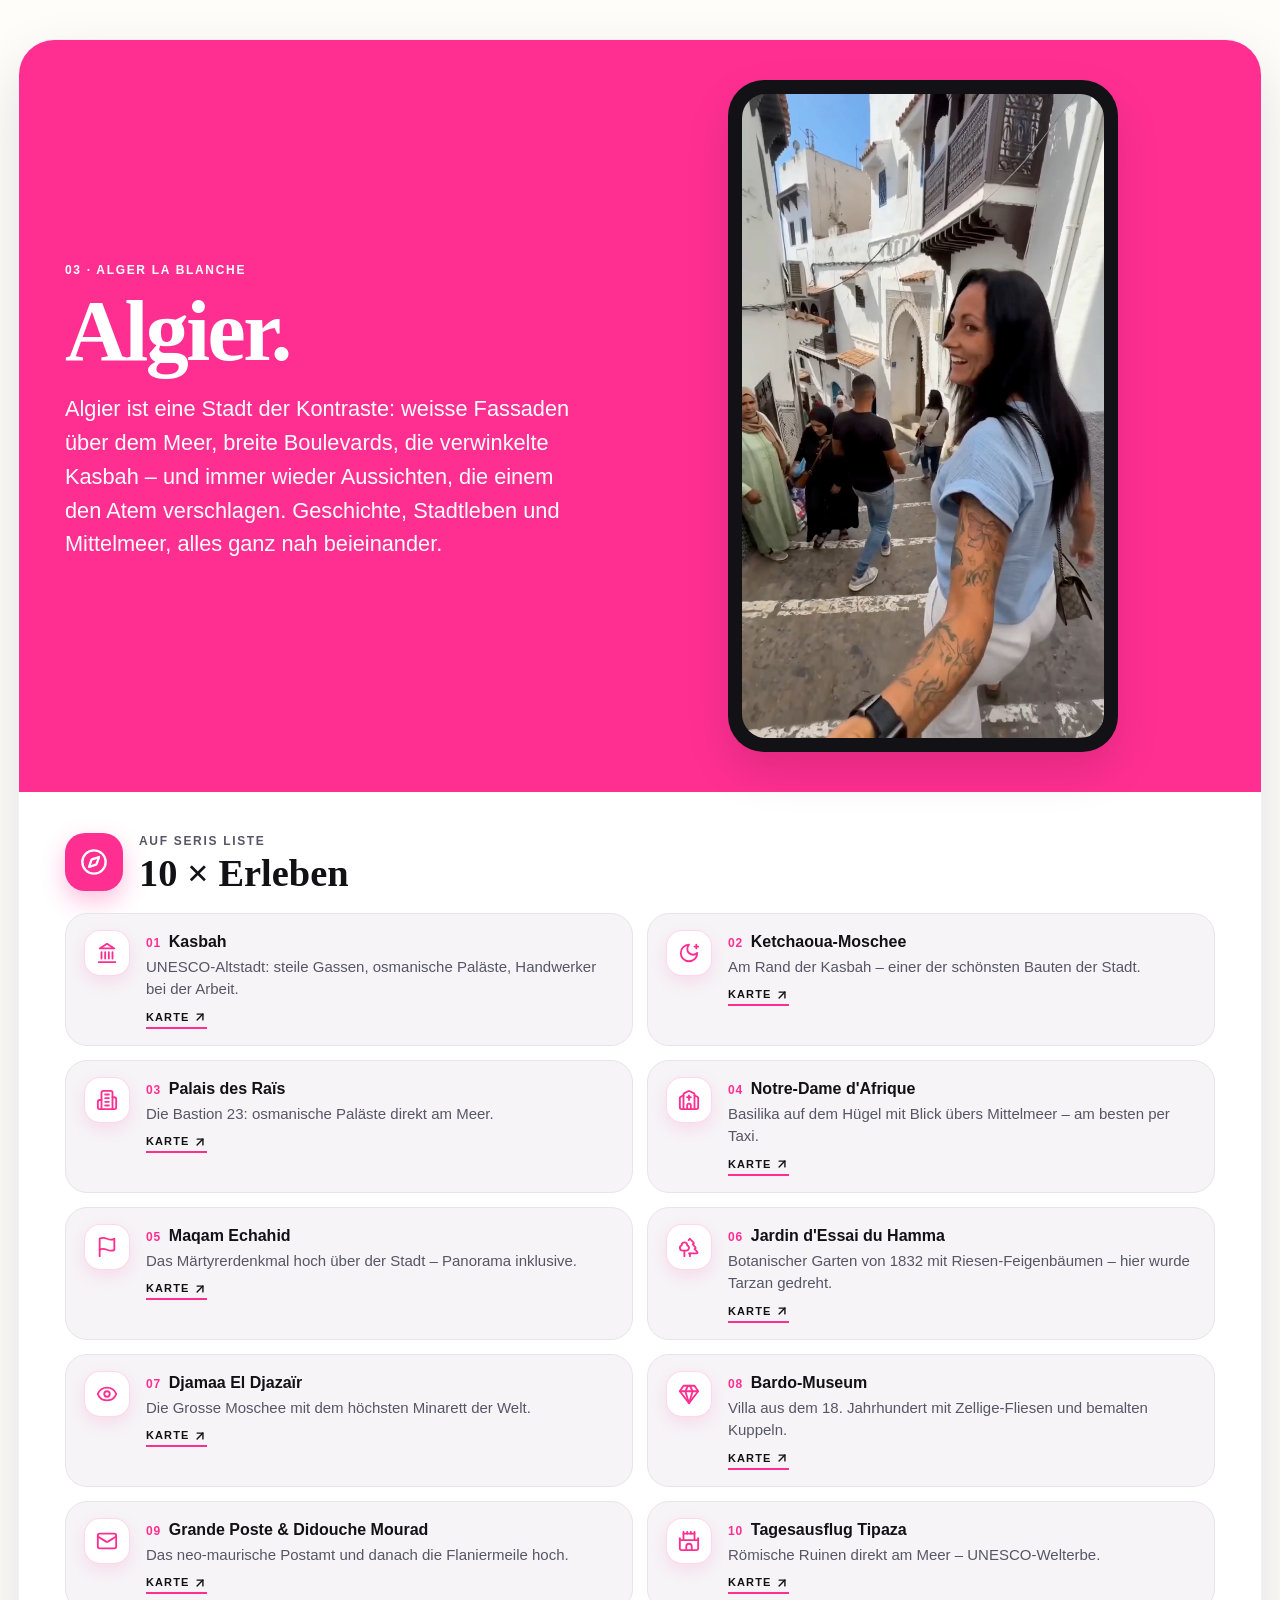
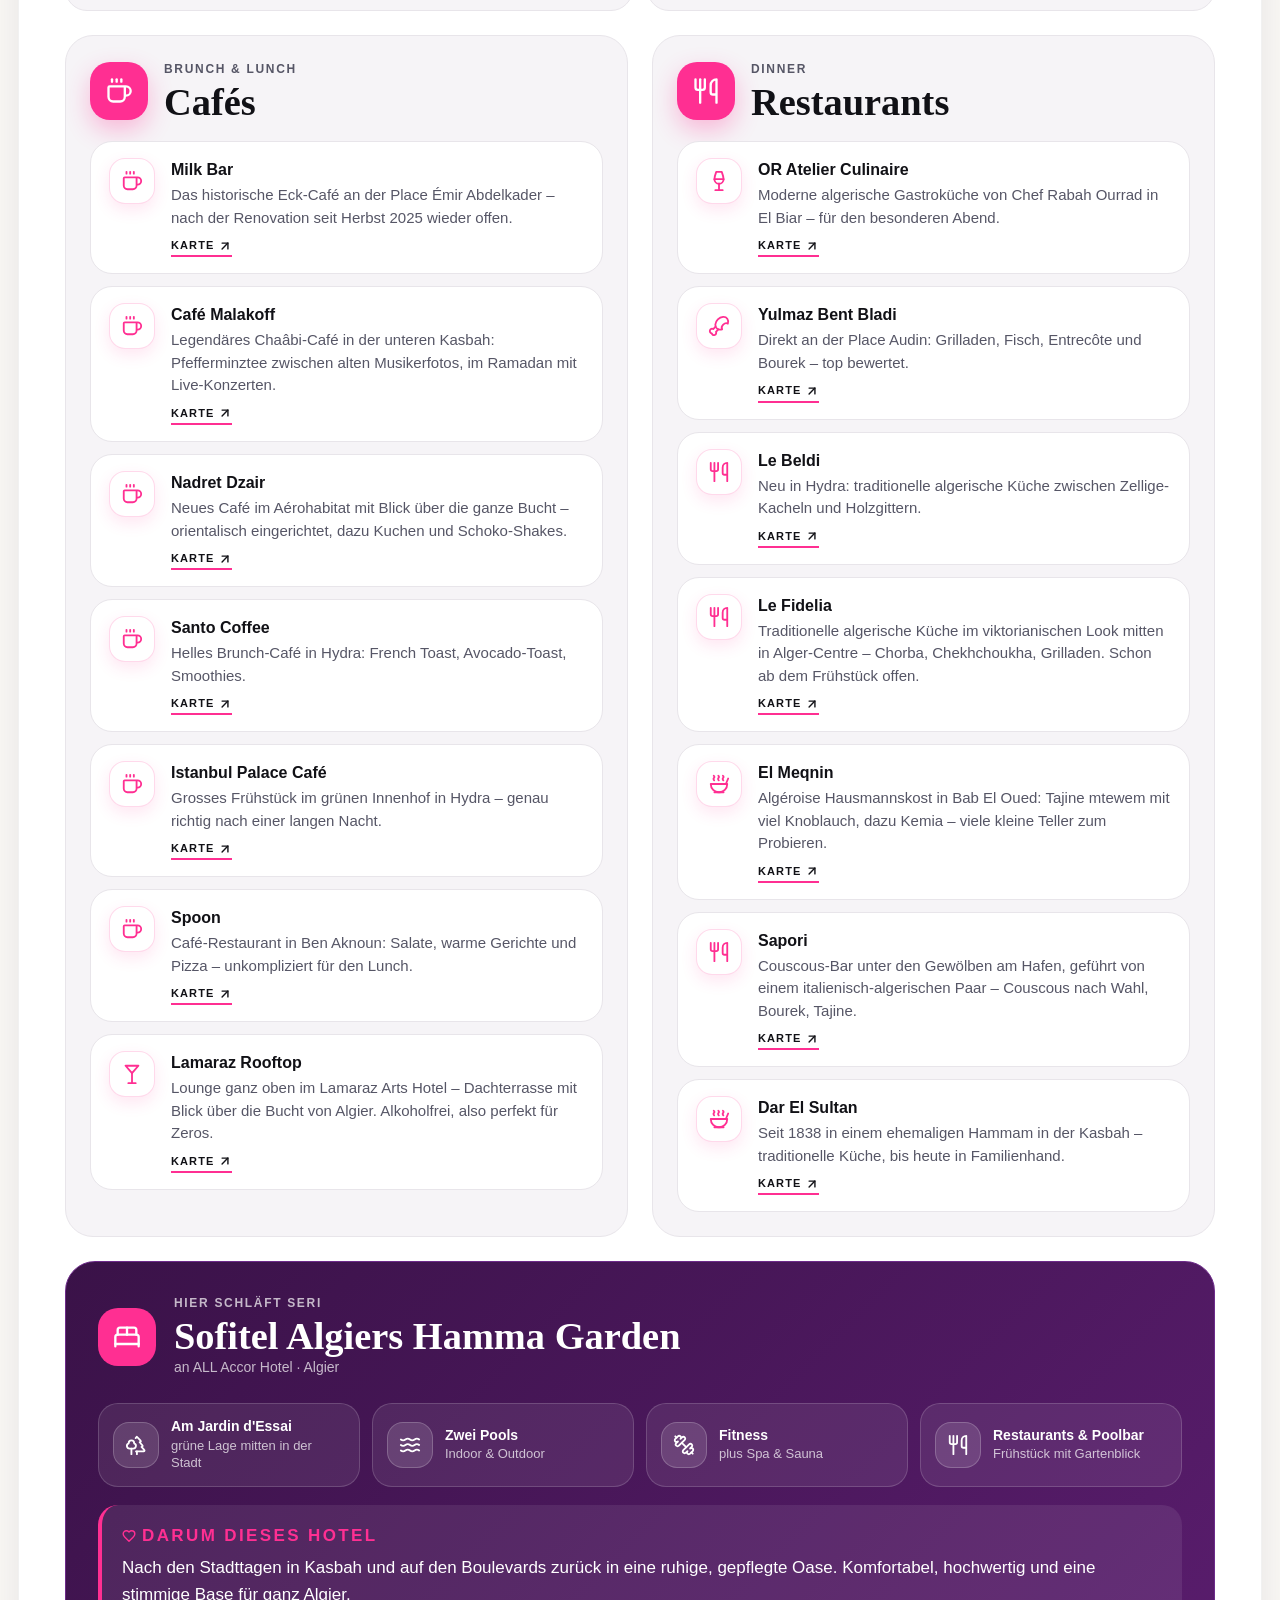
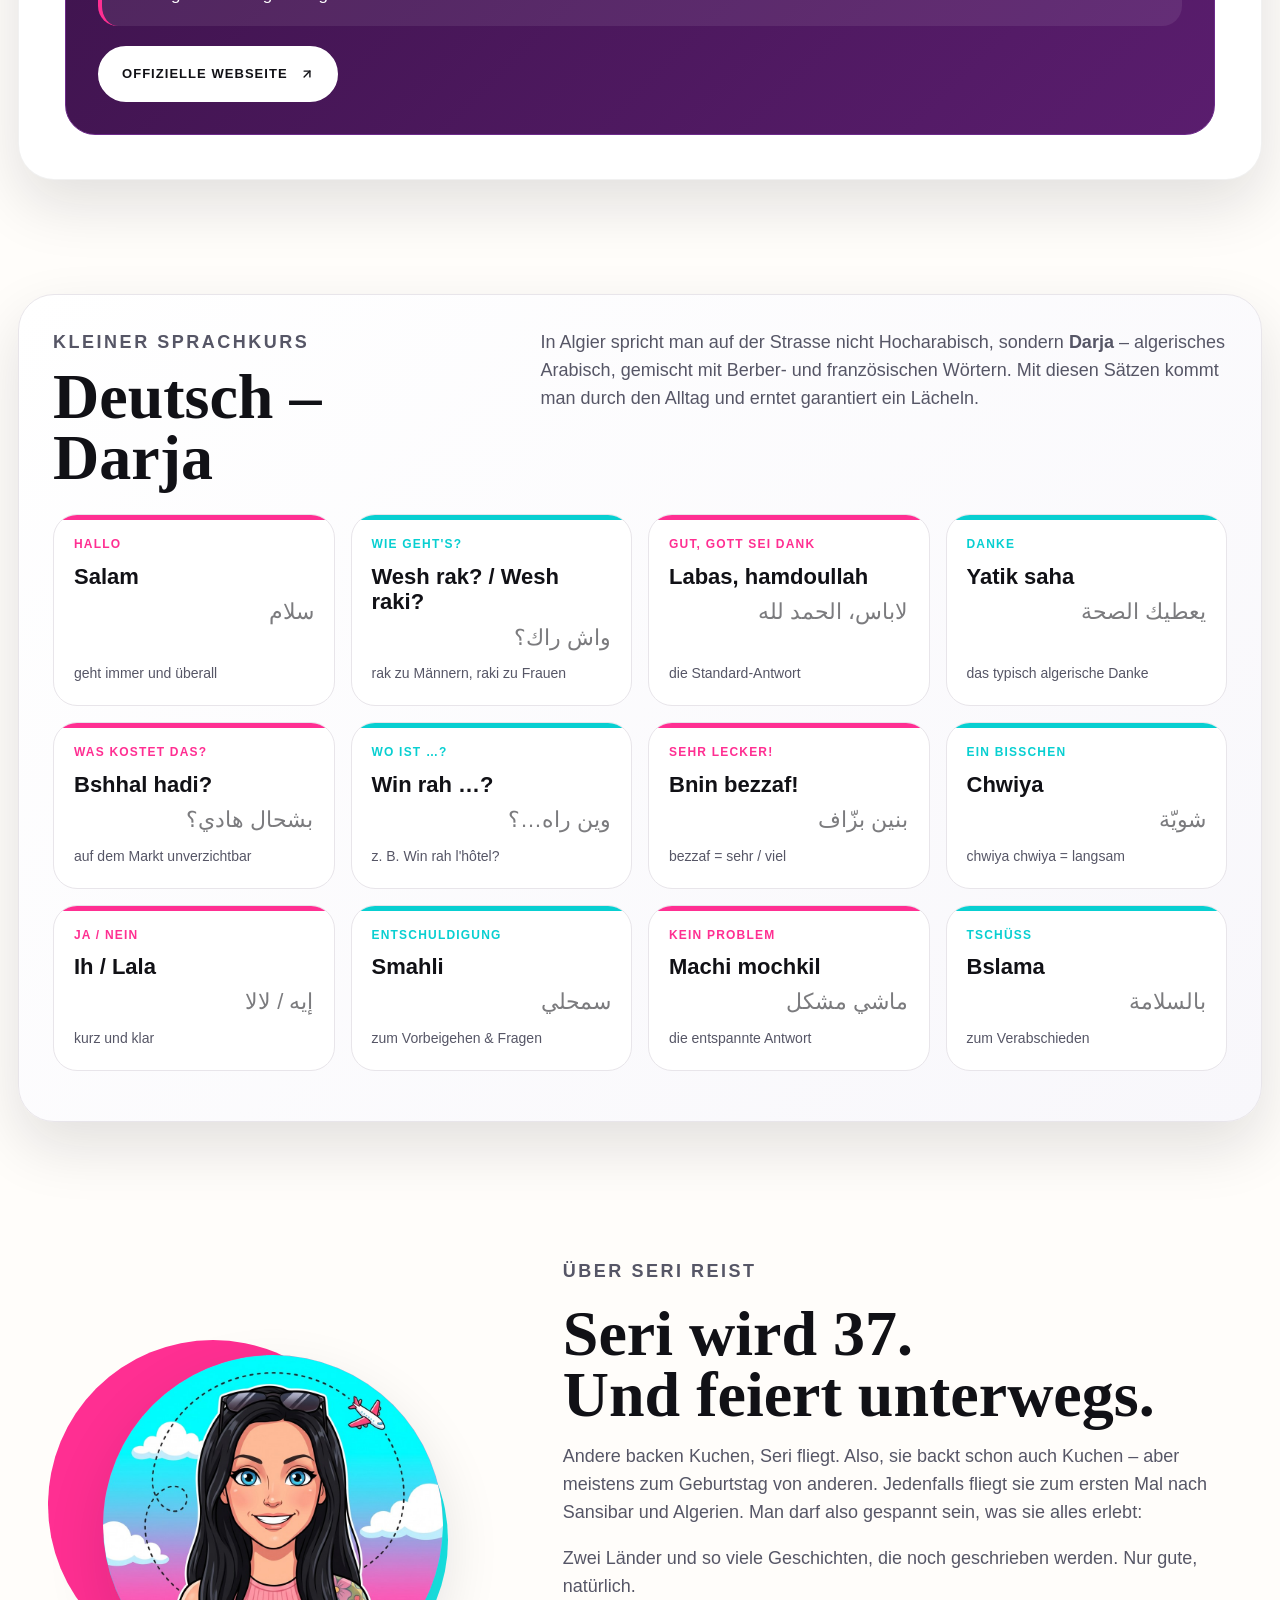
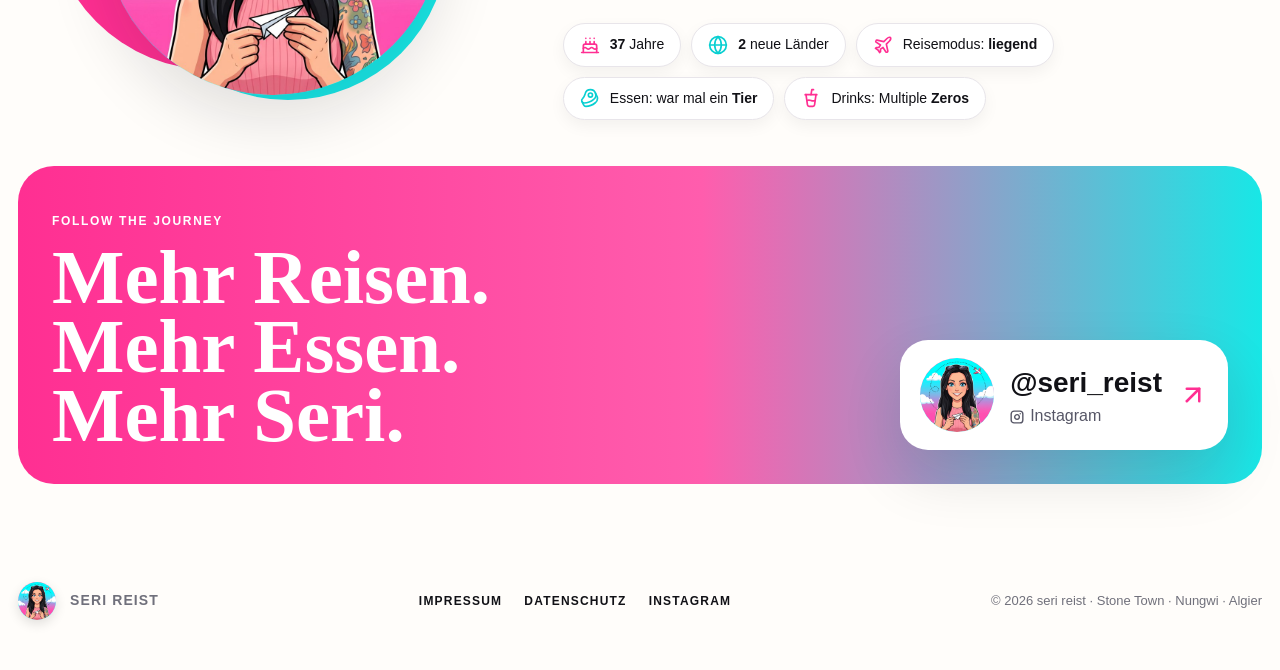
==== commit 2c0d3bab: "Algier: El Djenina gestrichen Co-Authored-By: Claude Opus 5.5 <noreply@anthropic.com>" ====
--- a/index.html
+++ b/index.html
@@ -766,13 +766,6 @@
     <a class="maplink" href="https://www.google.com/maps/search/?api=1&query=Le+Beldi+Hydra+Alger" target="_blank" rel="noopener">Karte <svg class="ic-s" aria-hidden="true"><use href="#i-arrow-up-right"/></svg></a>
   </div>
 </li><li class="item">
-  <span class="ic-wrap"><svg class="ic" aria-hidden="true"><use href="#i-beef"/></svg></span>
-  <div class="item-body">
-    <h4>El Djenina</h4>
-    <p>Institution seit 1968 an der Didouche Mourad: Couscous, Tajines und Méchoui in einem Saal wie ein osmanischer Palast.</p>
-    <a class="maplink" href="https://www.google.com/maps/search/?api=1&query=Restaurant+El+Djenina+Didouche+Mourad+Alger" target="_blank" rel="noopener">Karte <svg class="ic-s" aria-hidden="true"><use href="#i-arrow-up-right"/></svg></a>
-  </div>
-</li><li class="item">
   <span class="ic-wrap"><svg class="ic" aria-hidden="true"><use href="#i-utensils"/></svg></span>
   <div class="item-body">
     <h4>Le Fidelia</h4>
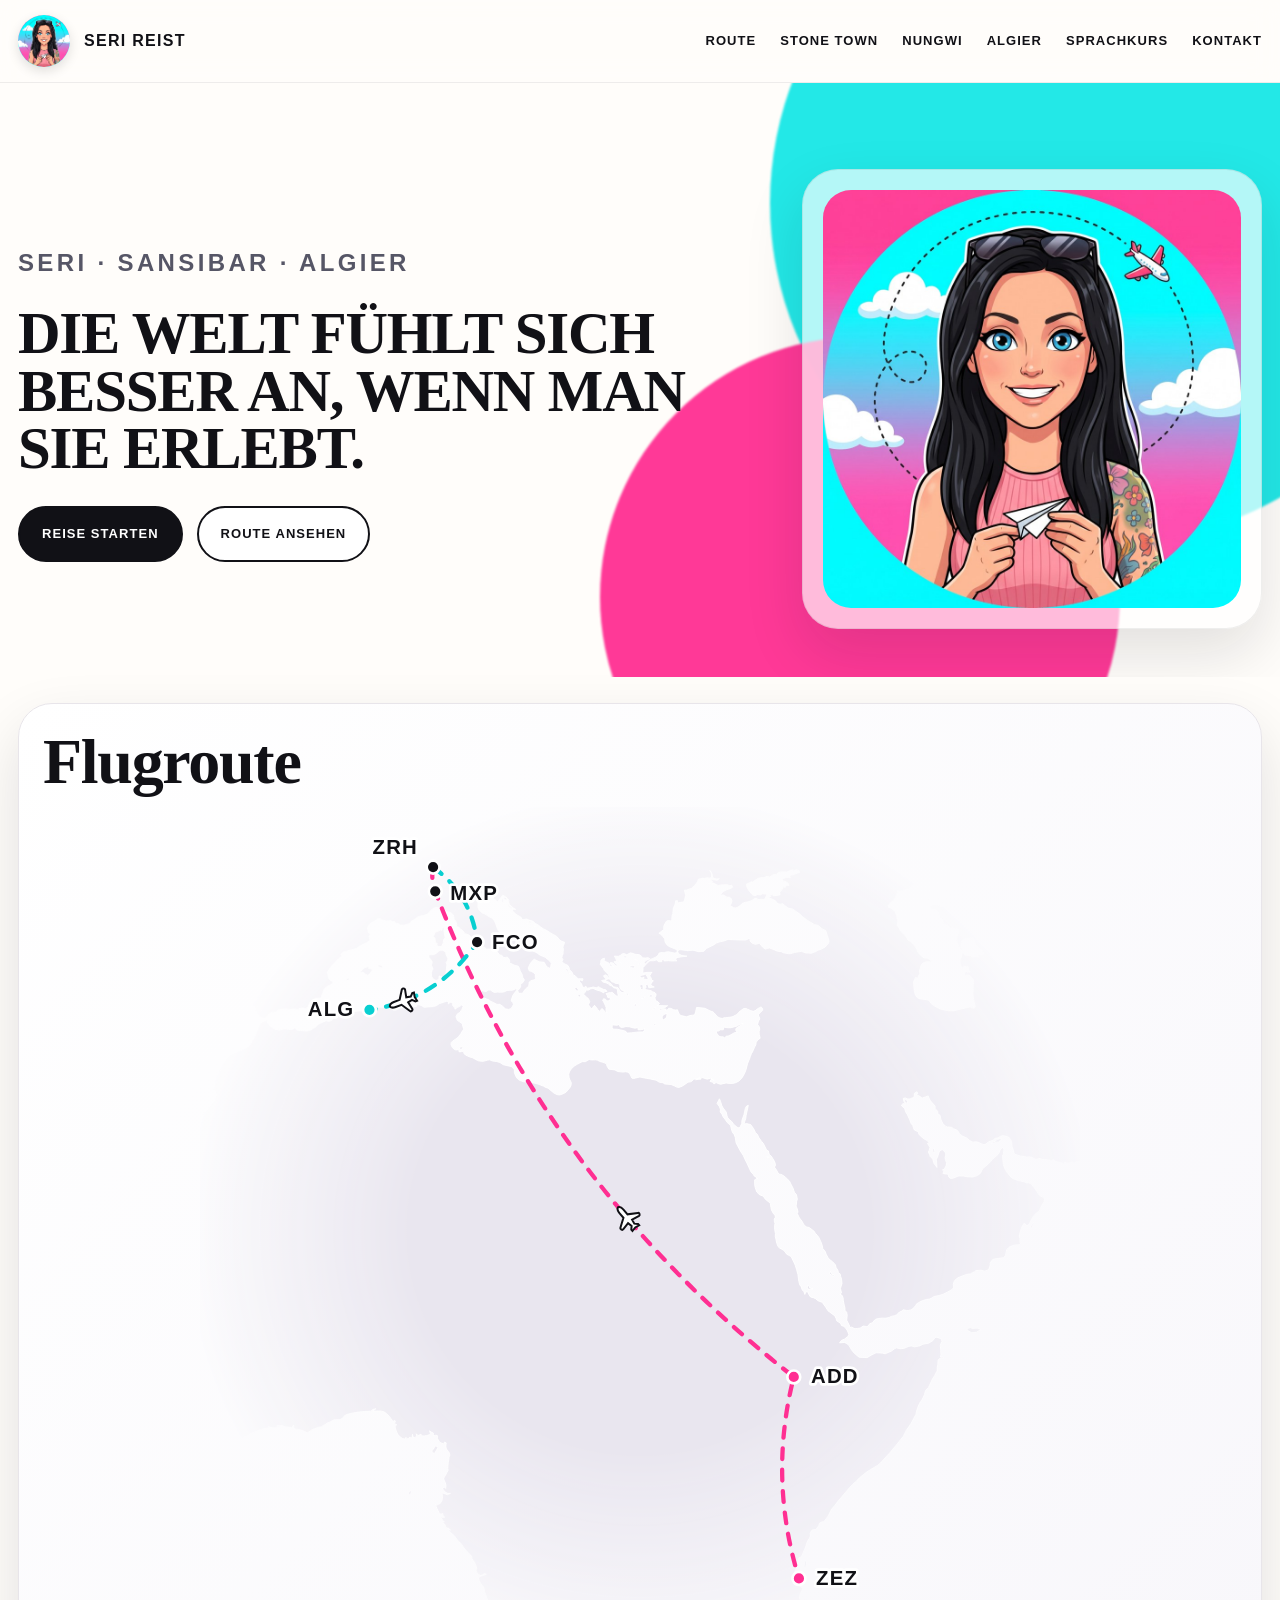
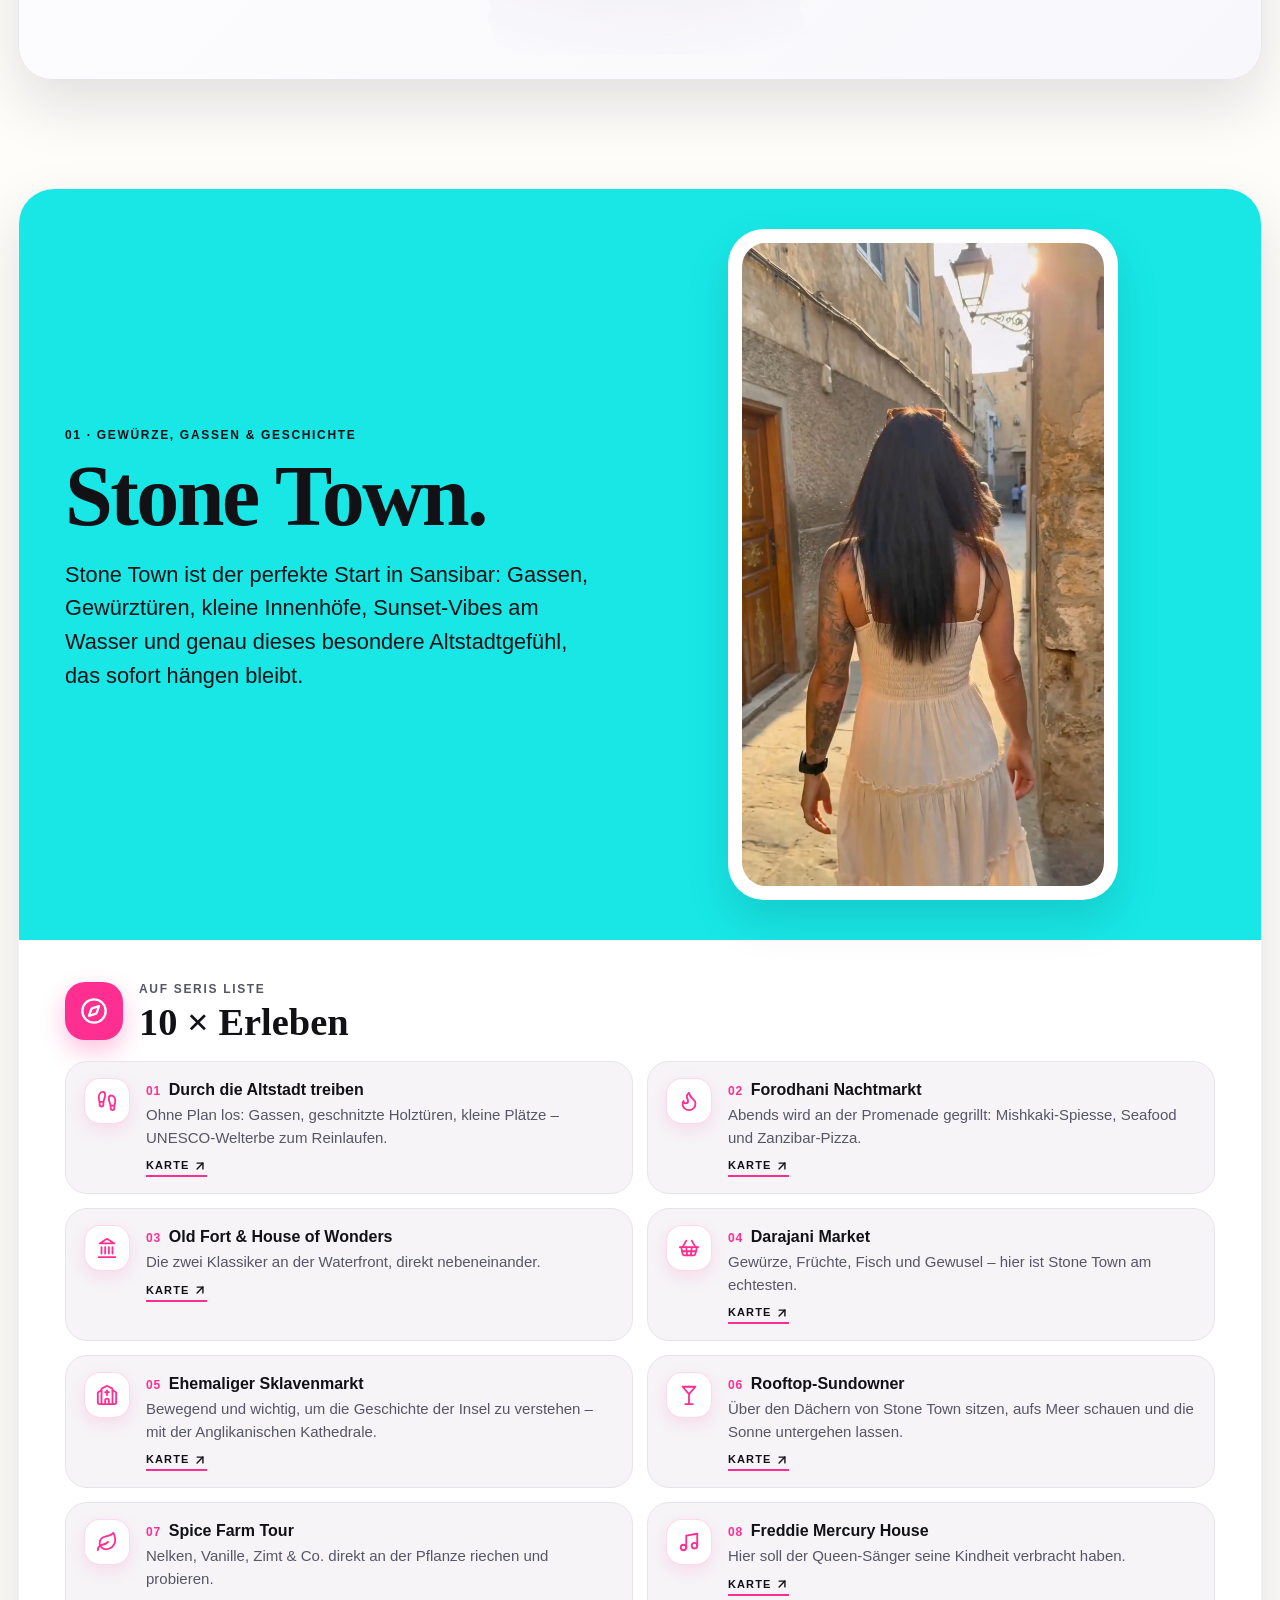
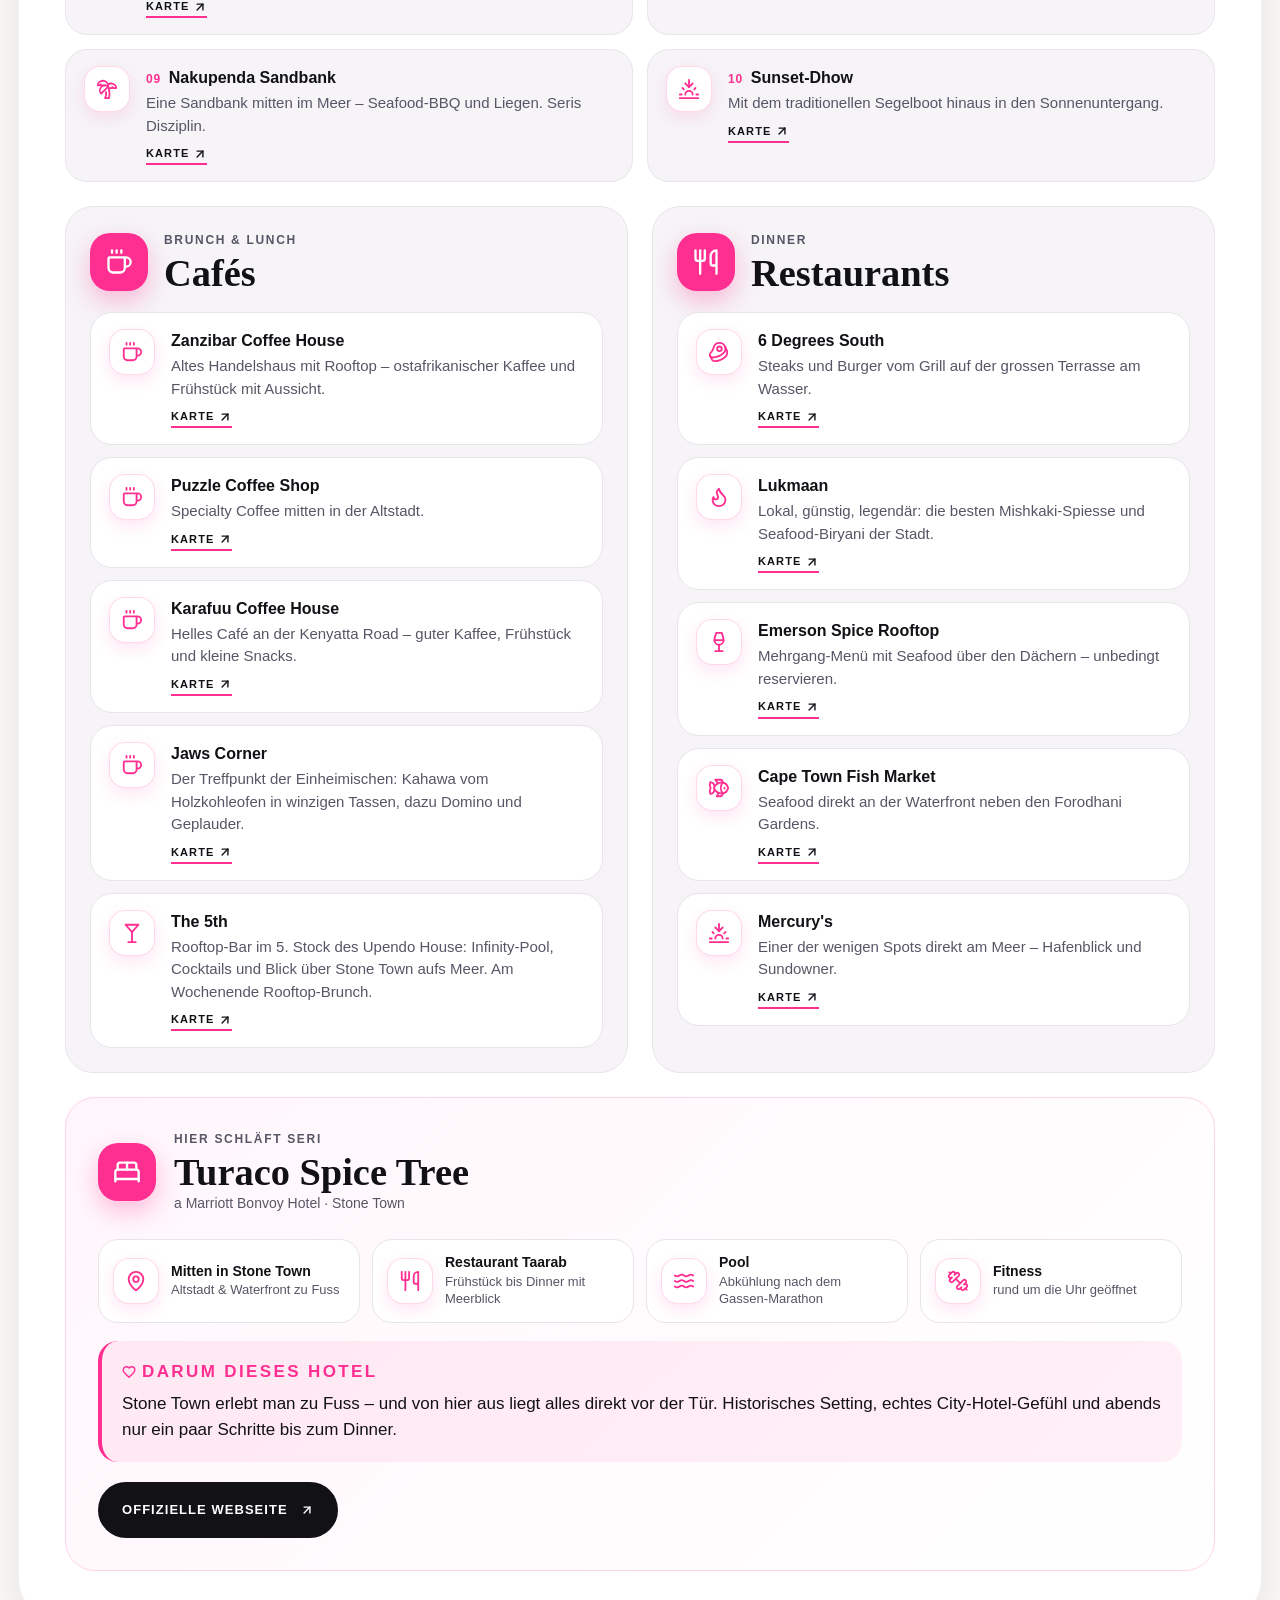
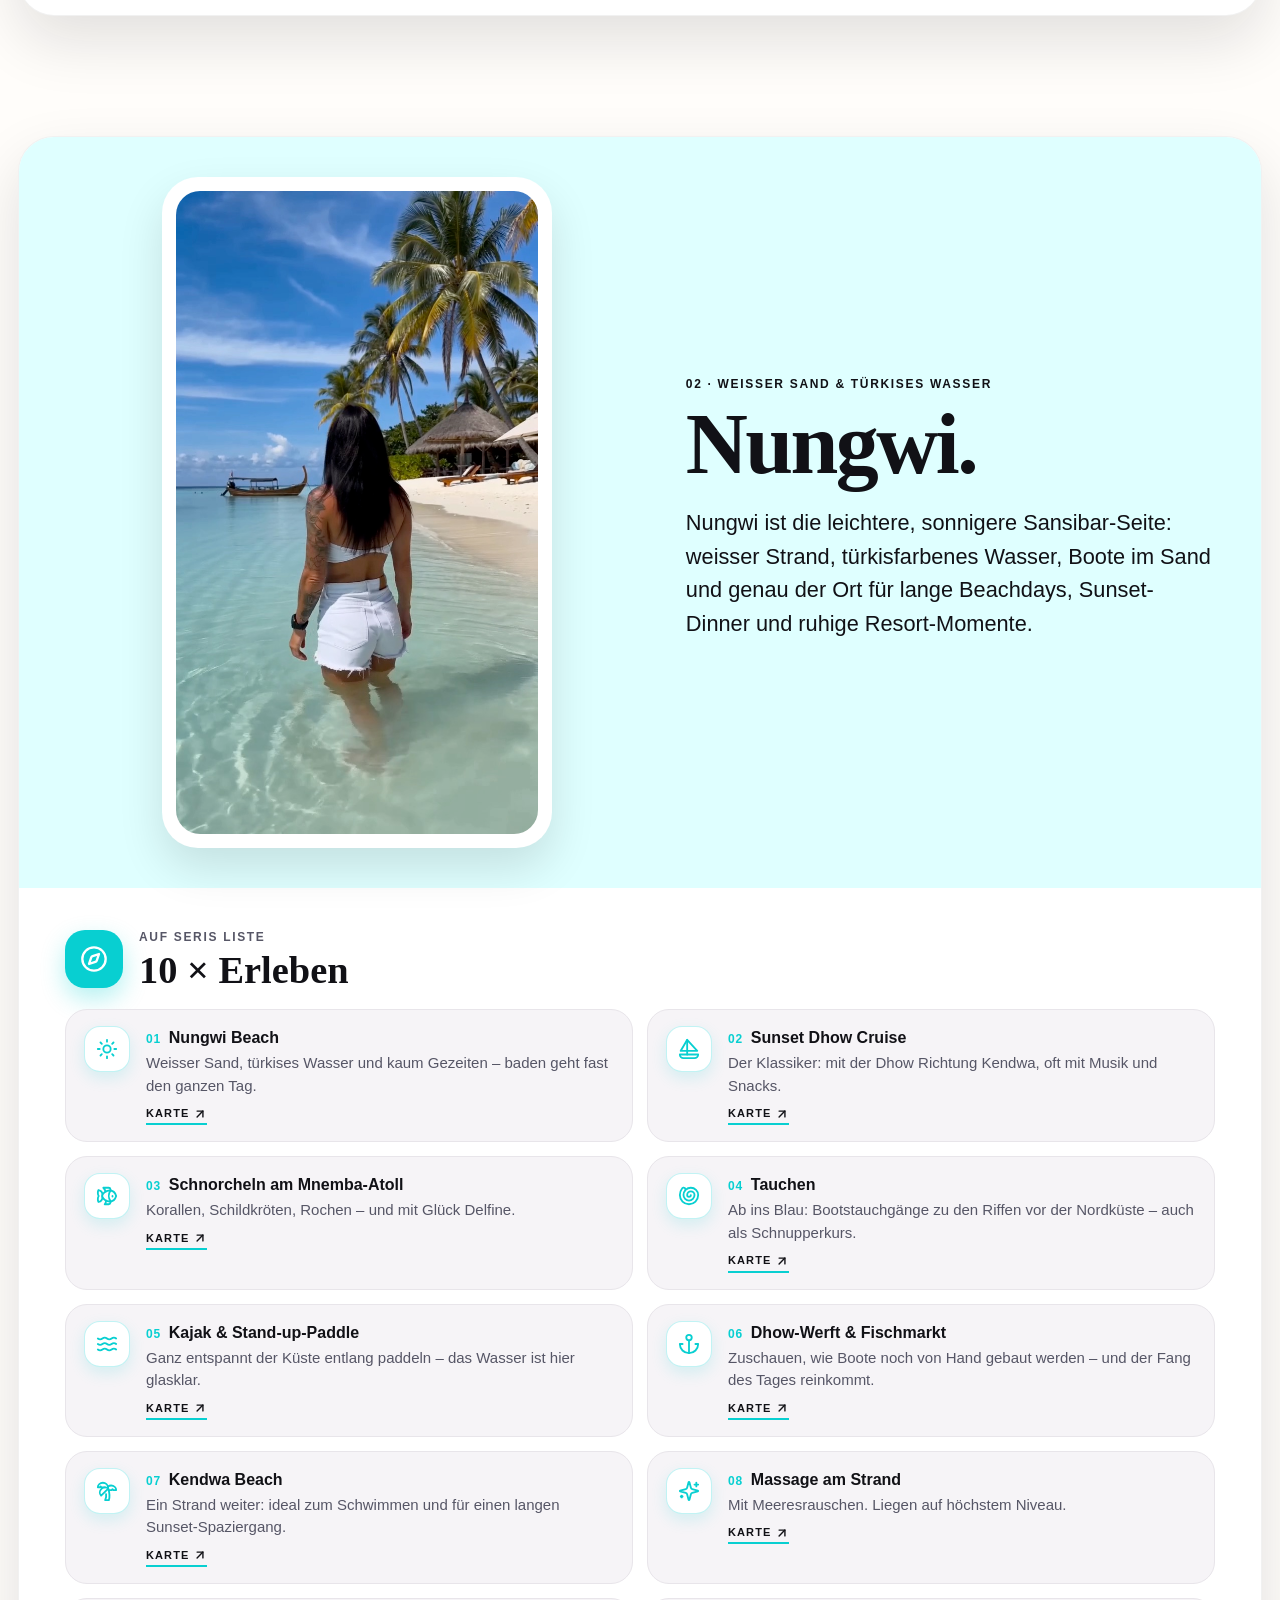
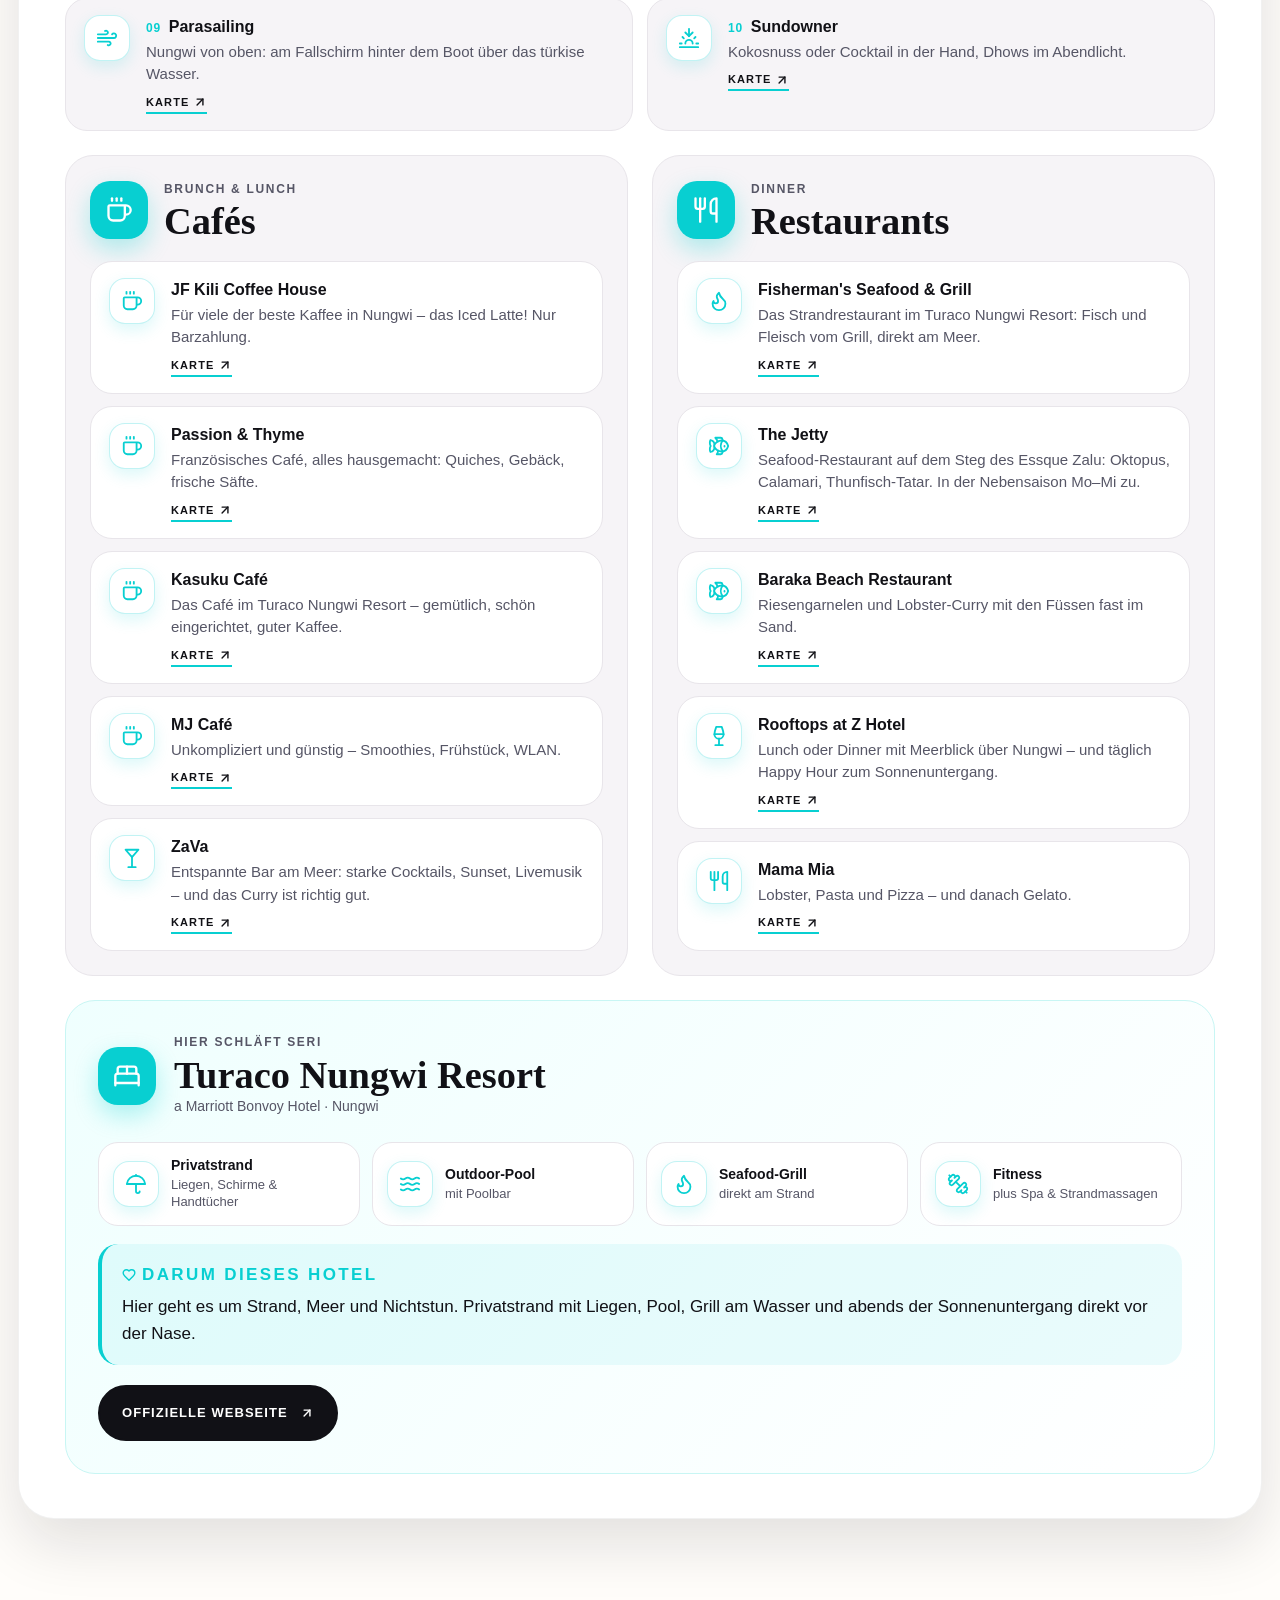
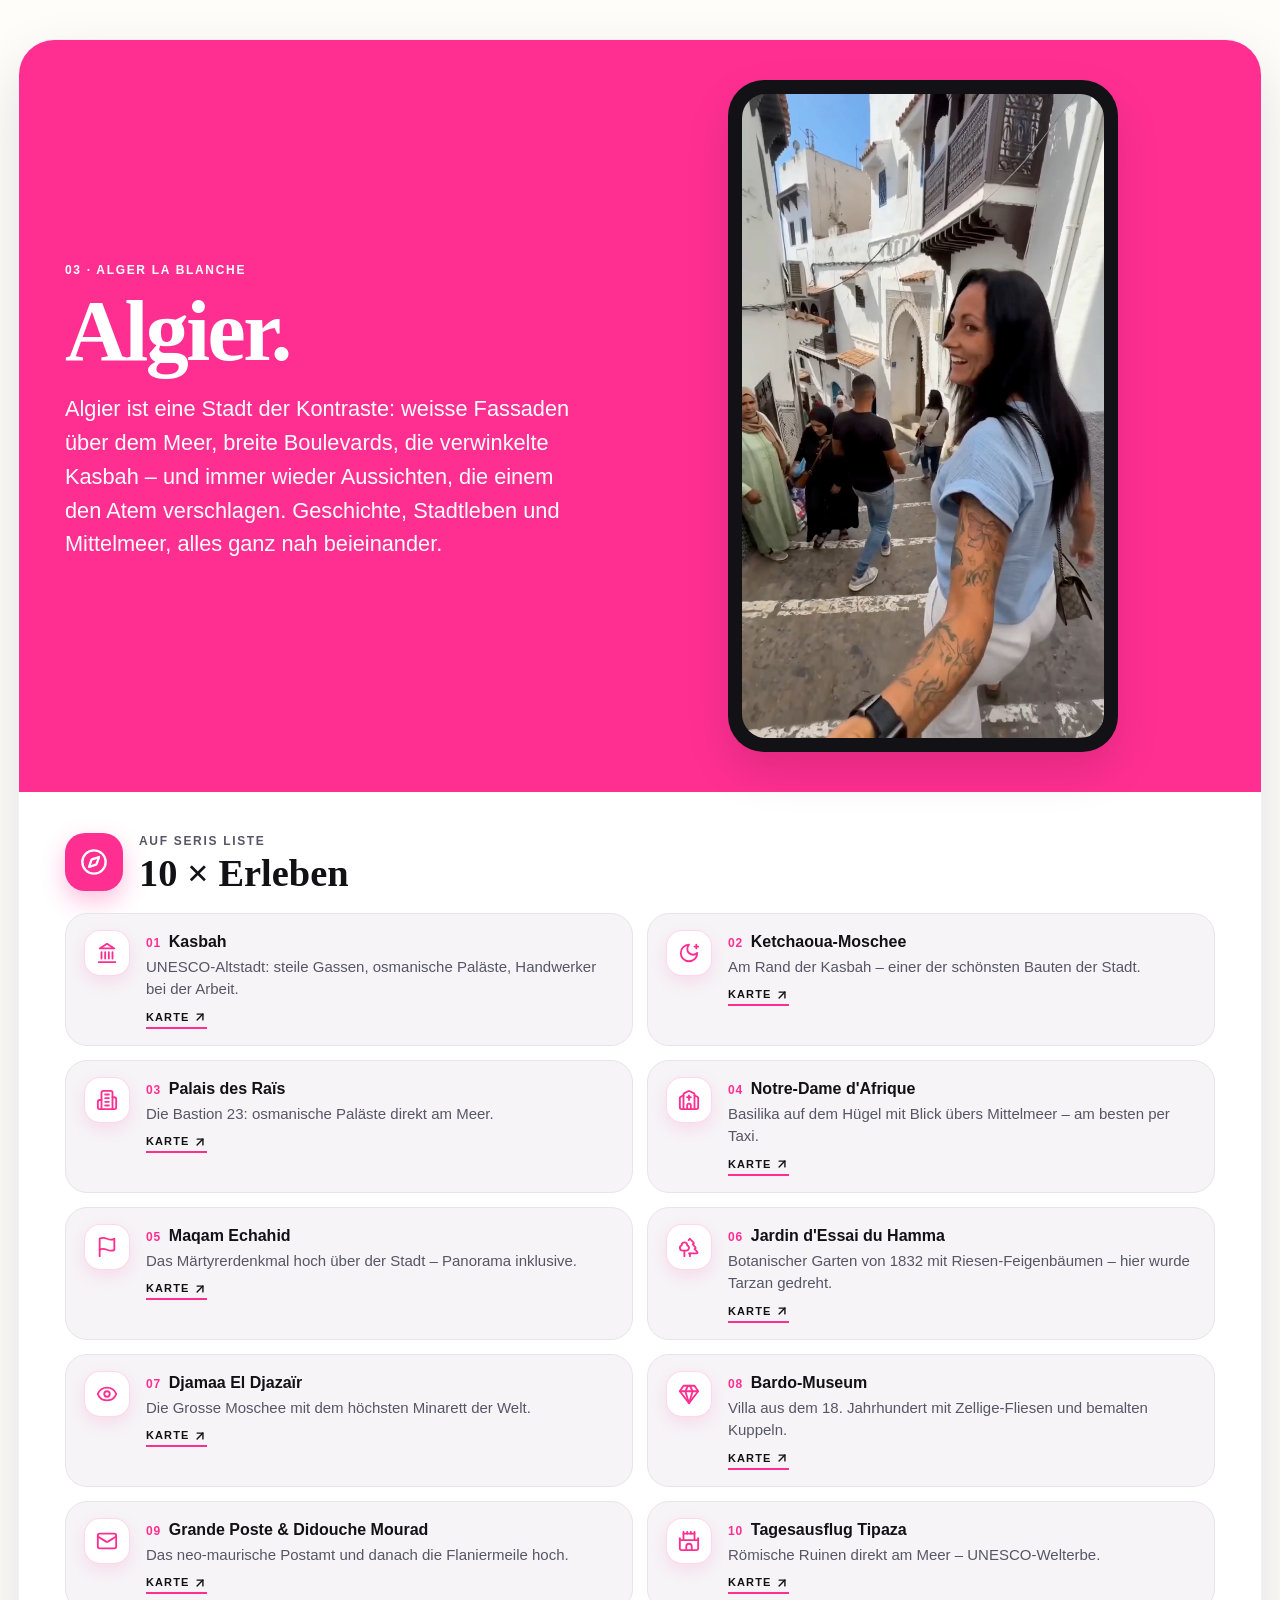
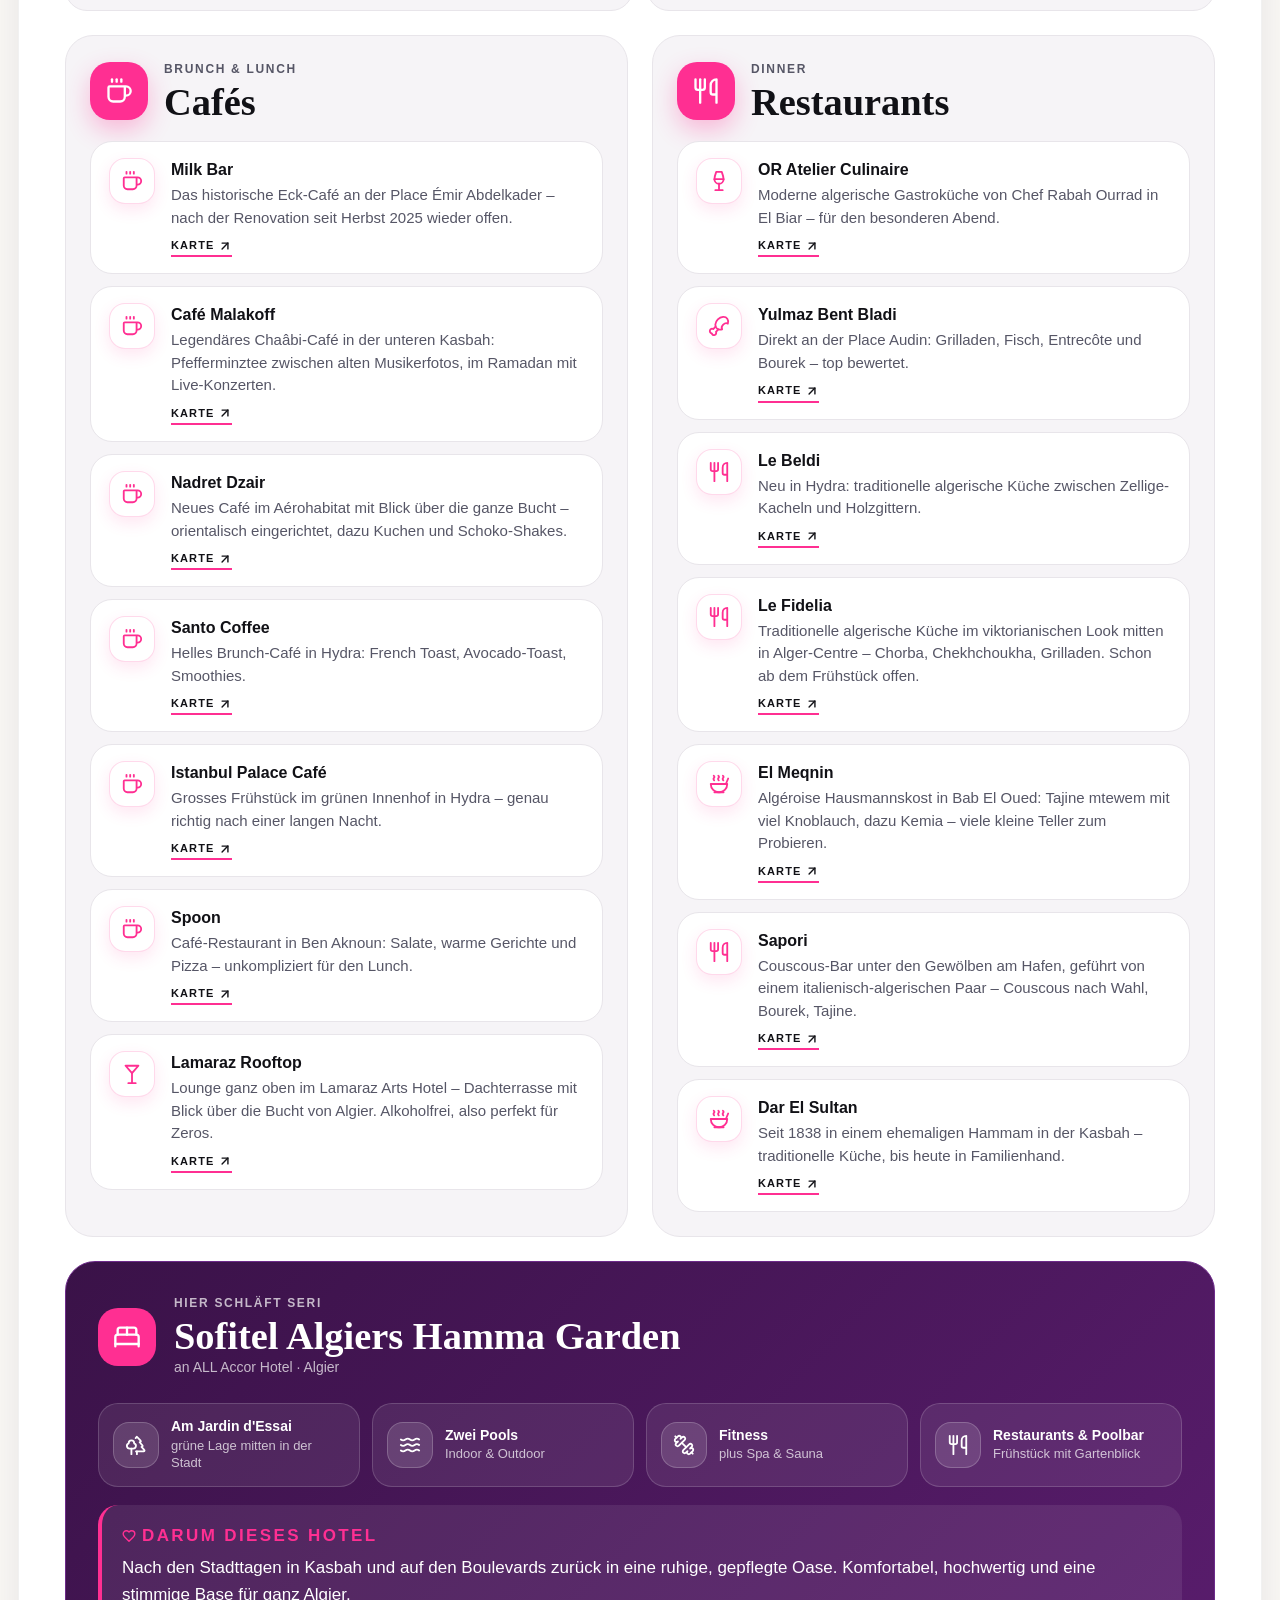
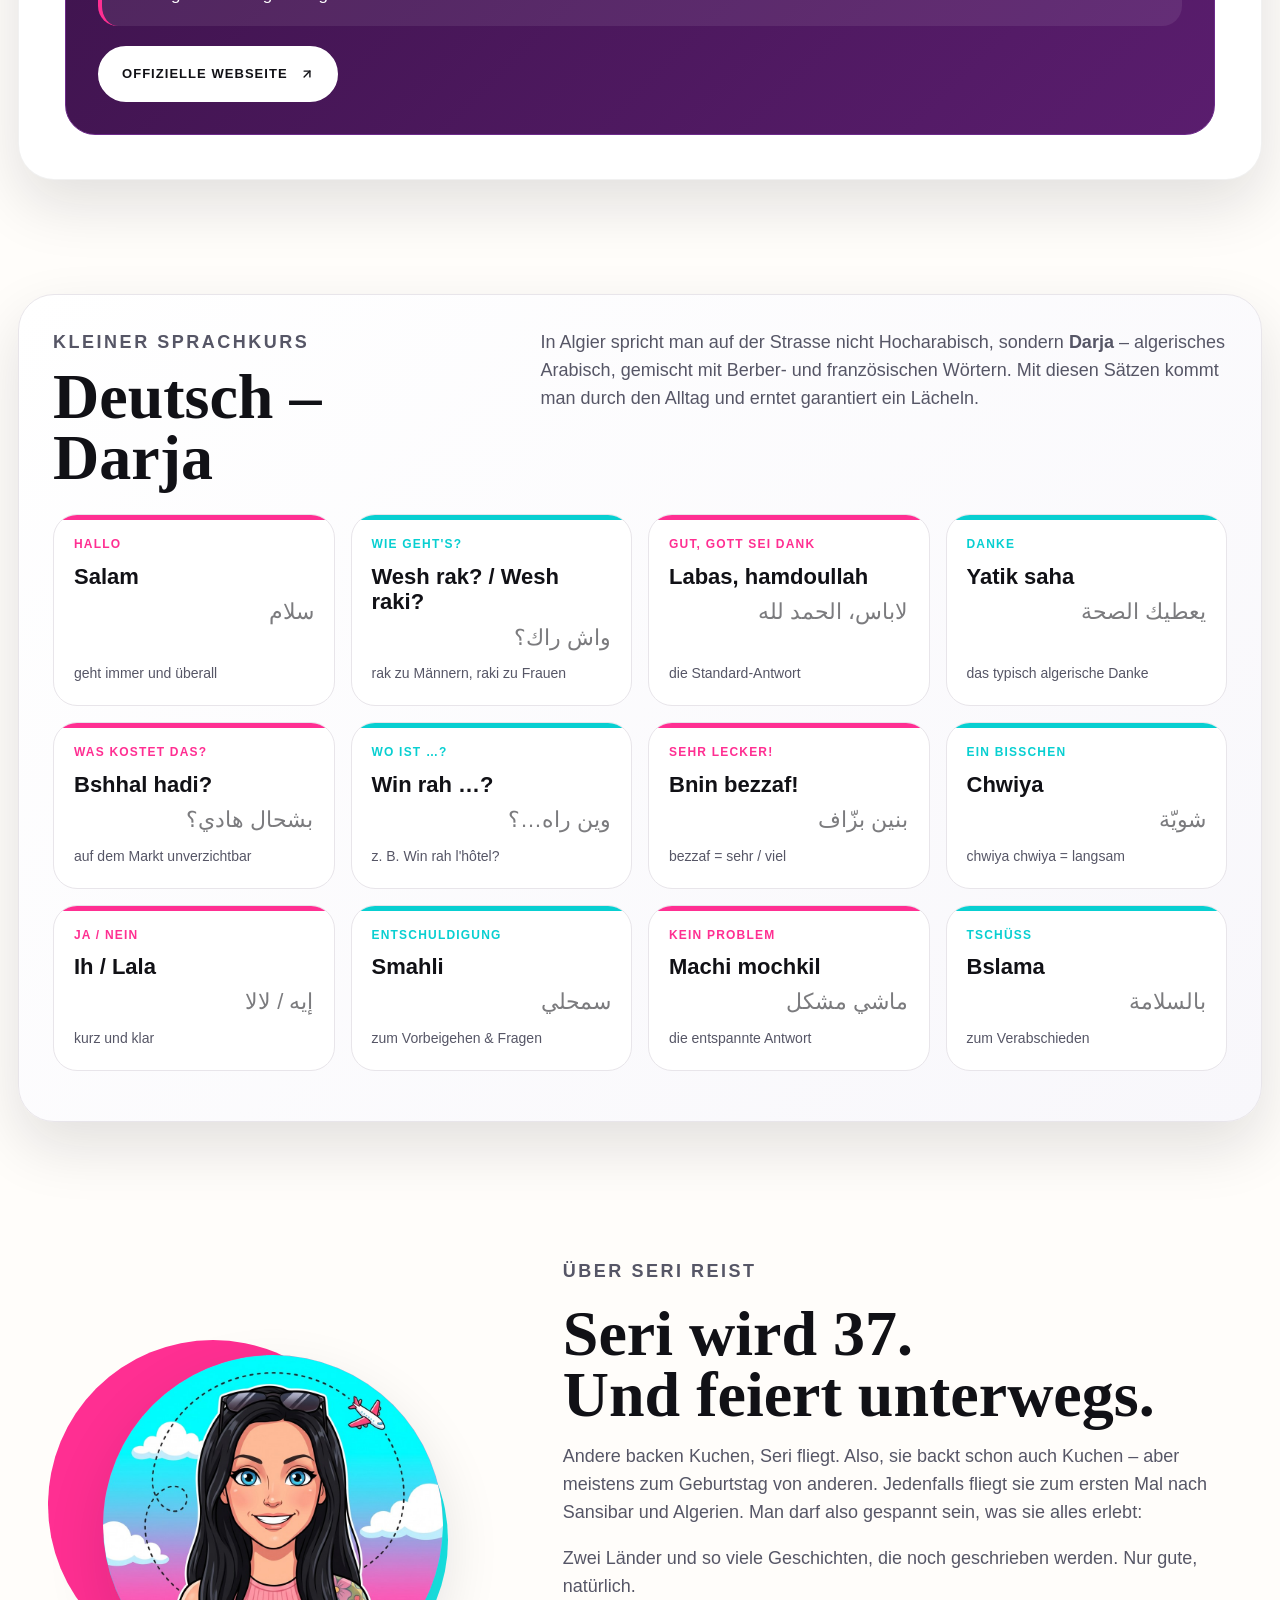
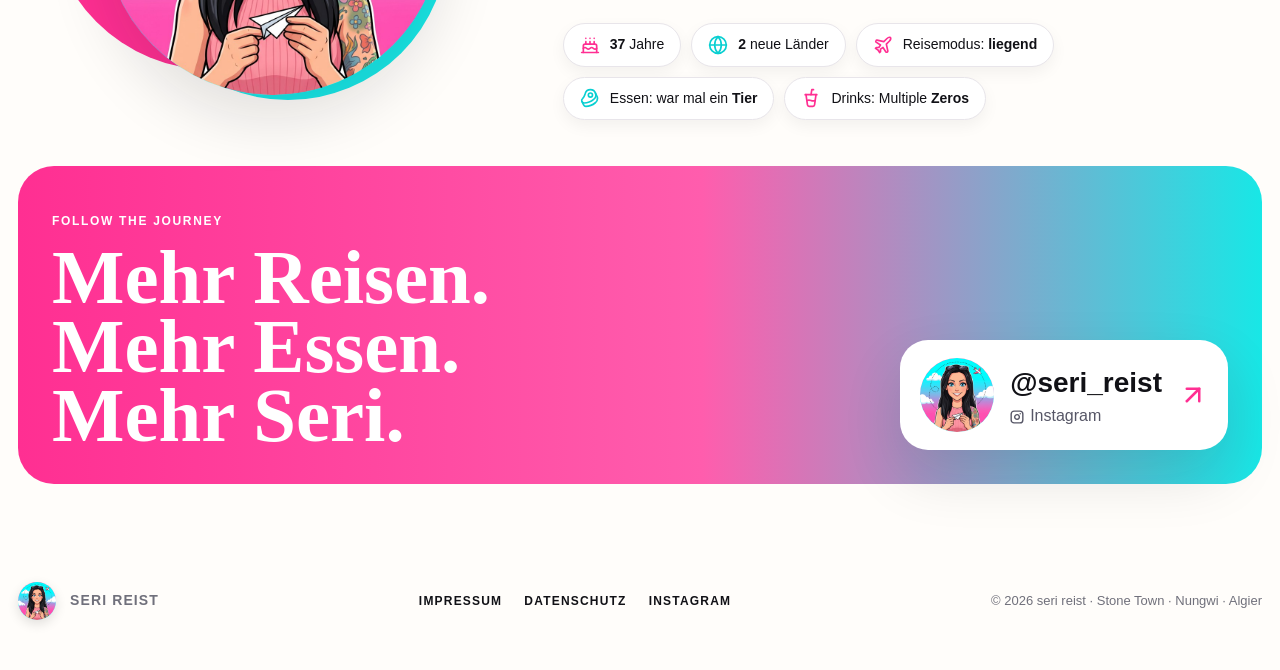
==== commit 53f92712: "Sofitel-Link korrigiert (führte zum Sofitel Moorea) Co-Authored-By: Claude Opus 5.5 <noreply@anthrop" ====
--- a/index.html
+++ b/index.html
@@ -810,7 +810,7 @@
                 <p class="kicker"><svg class="ic-s" aria-hidden="true"><use href="#i-heart"/></svg> Darum dieses Hotel</p>
                 <p>Nach den Stadttagen in Kasbah und auf den Boulevards zurück in eine ruhige, gepflegte Oase. Komfortabel, hochwertig und eine stimmige Base für ganz Algier.</p>
               </div>
-              <a class="btn hotel-btn" href="https://all.accor.com/hotel/0566/index.de.shtml" target="_blank" rel="noopener">Offizielle Webseite <svg class="ic-s" aria-hidden="true"><use href="#i-arrow-up-right"/></svg></a>
+              <a class="btn hotel-btn" href="https://all.accor.com/hotel/1540/index.de.shtml" target="_blank" rel="noopener">Offizielle Webseite <svg class="ic-s" aria-hidden="true"><use href="#i-arrow-up-right"/></svg></a>
             </div>
           </div>
         </article>
